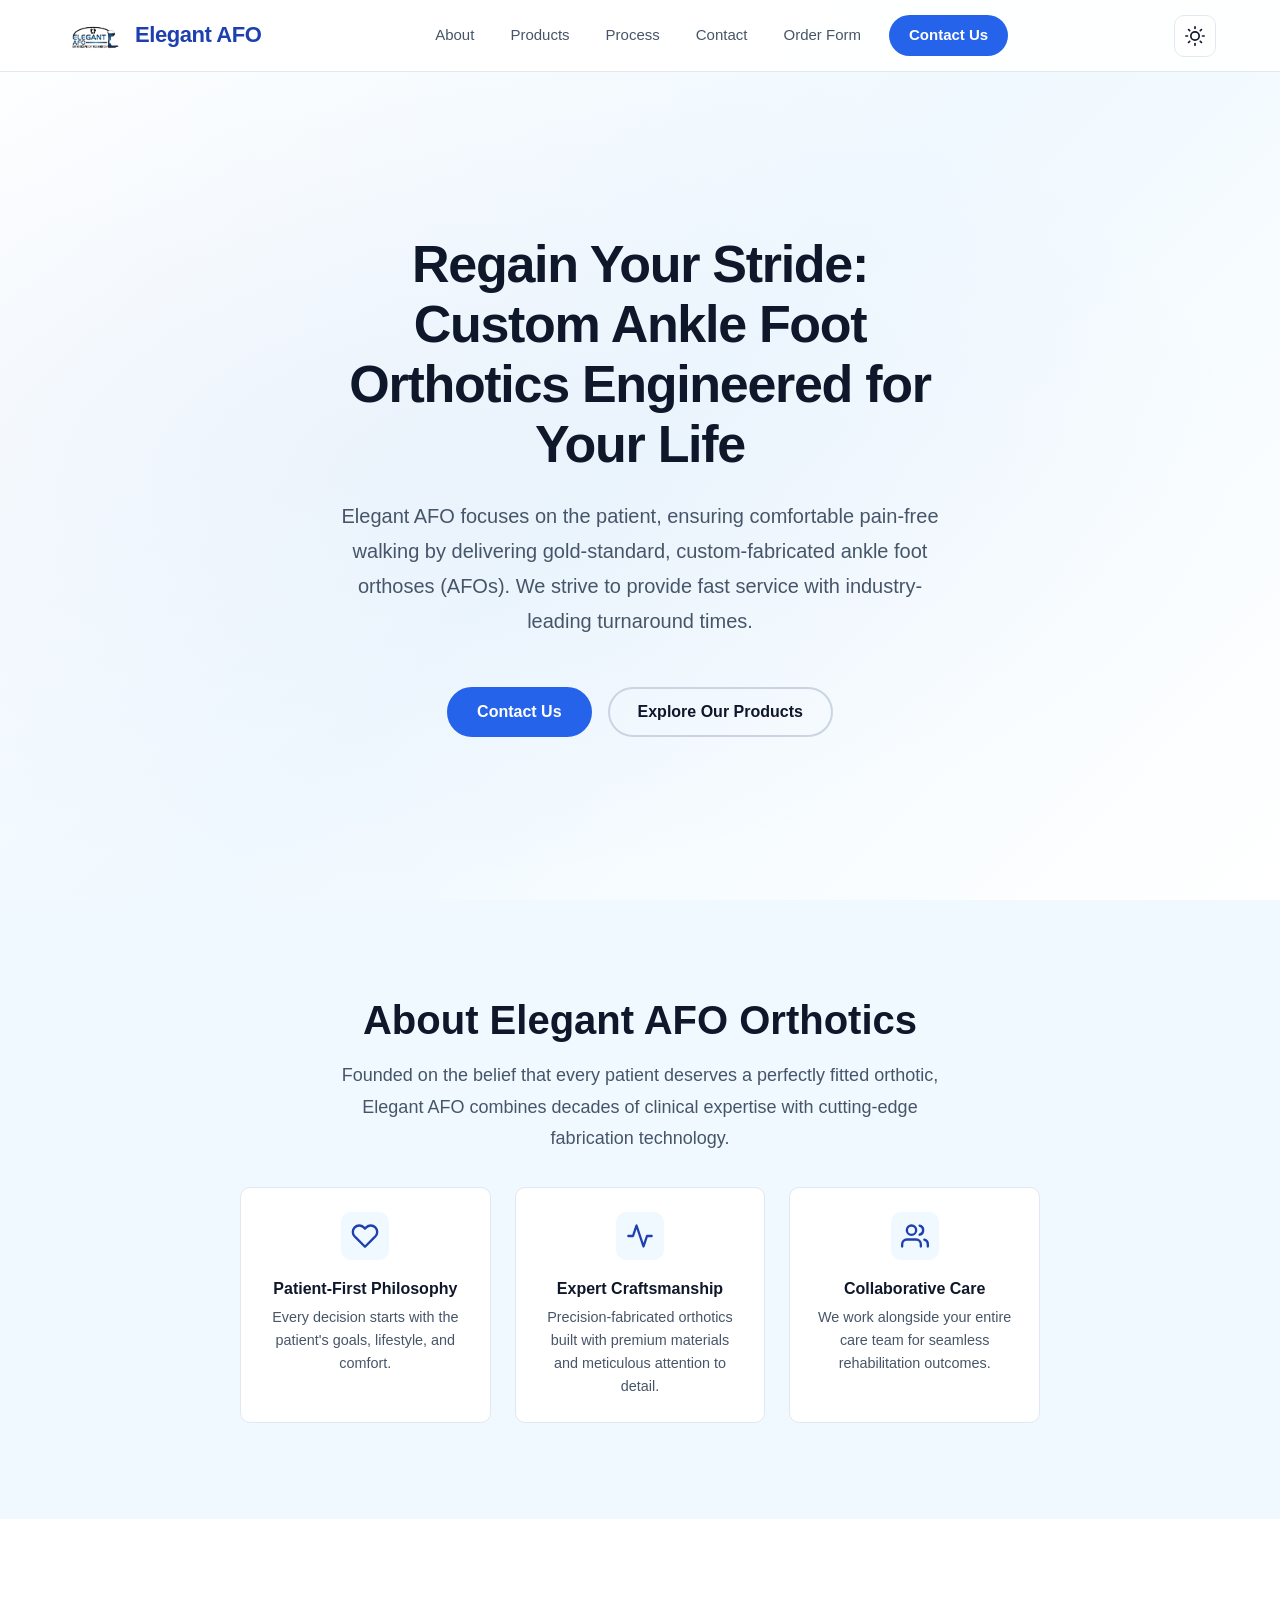
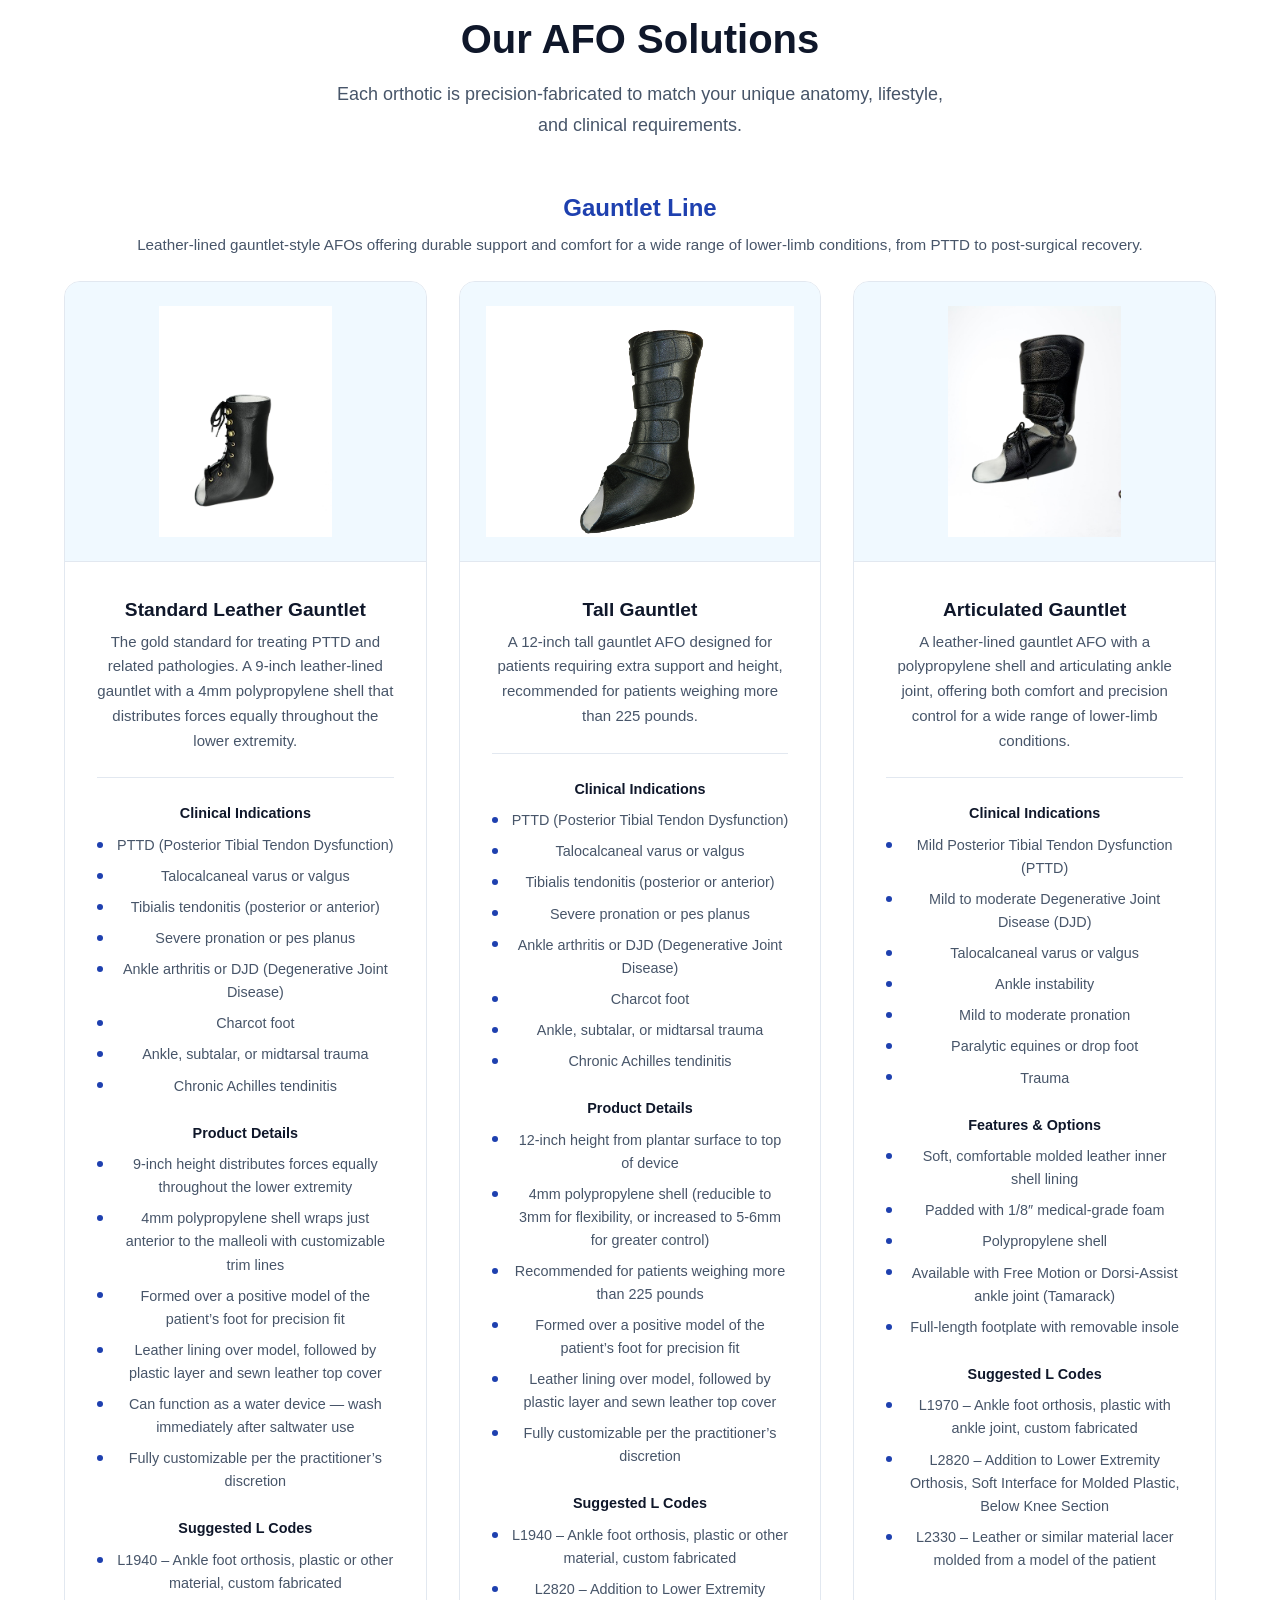
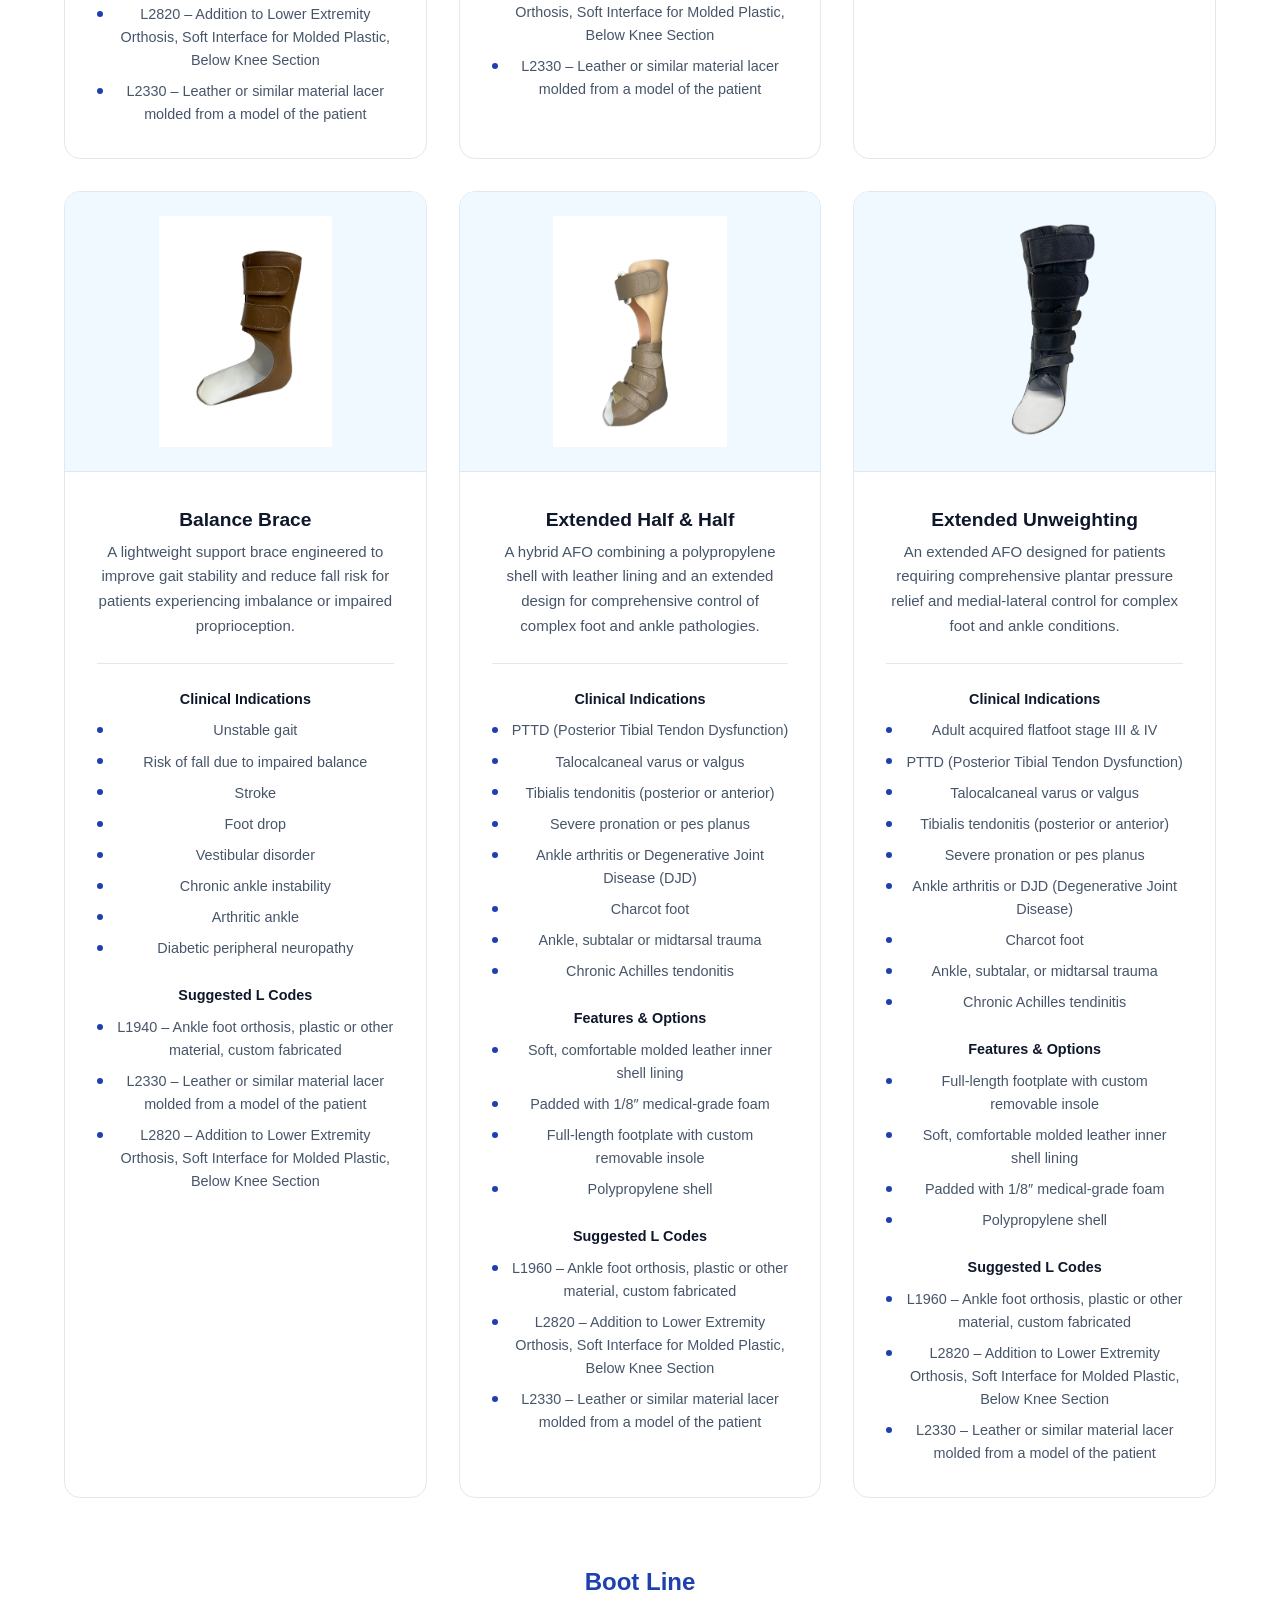
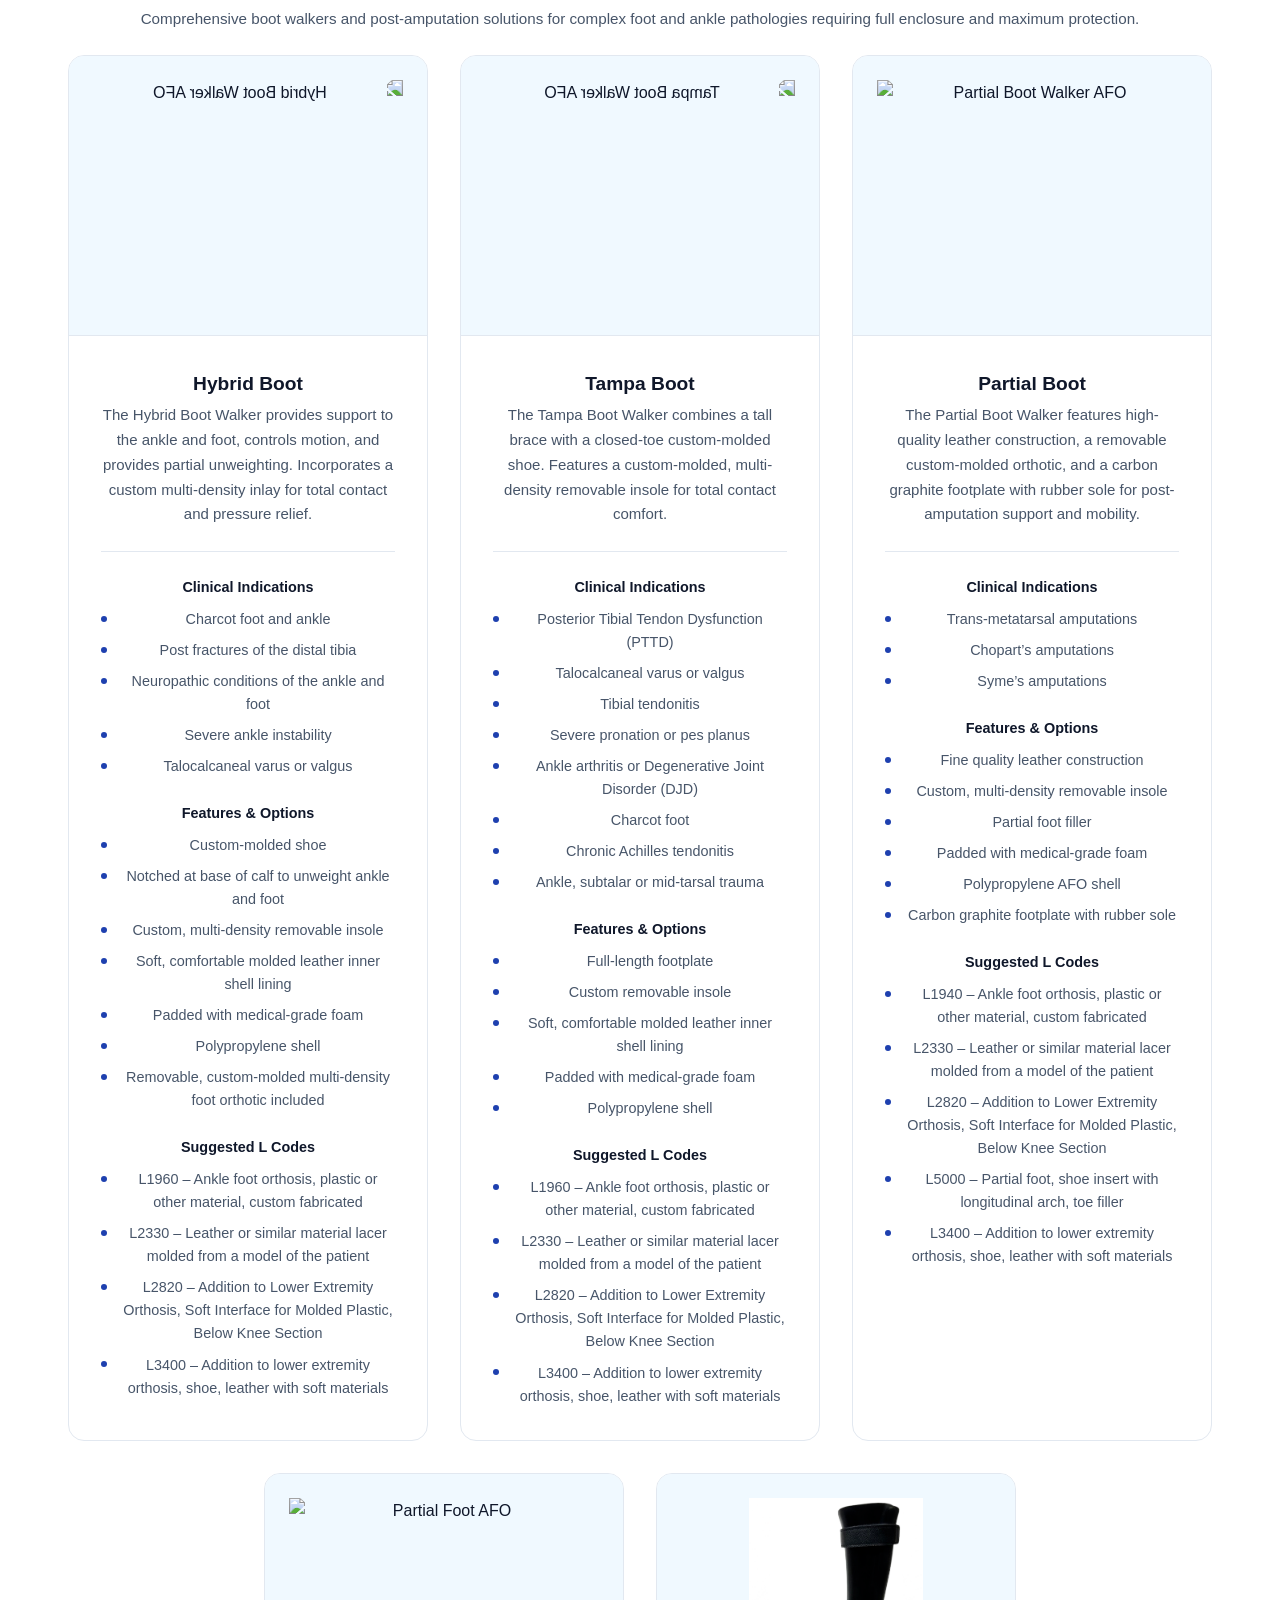
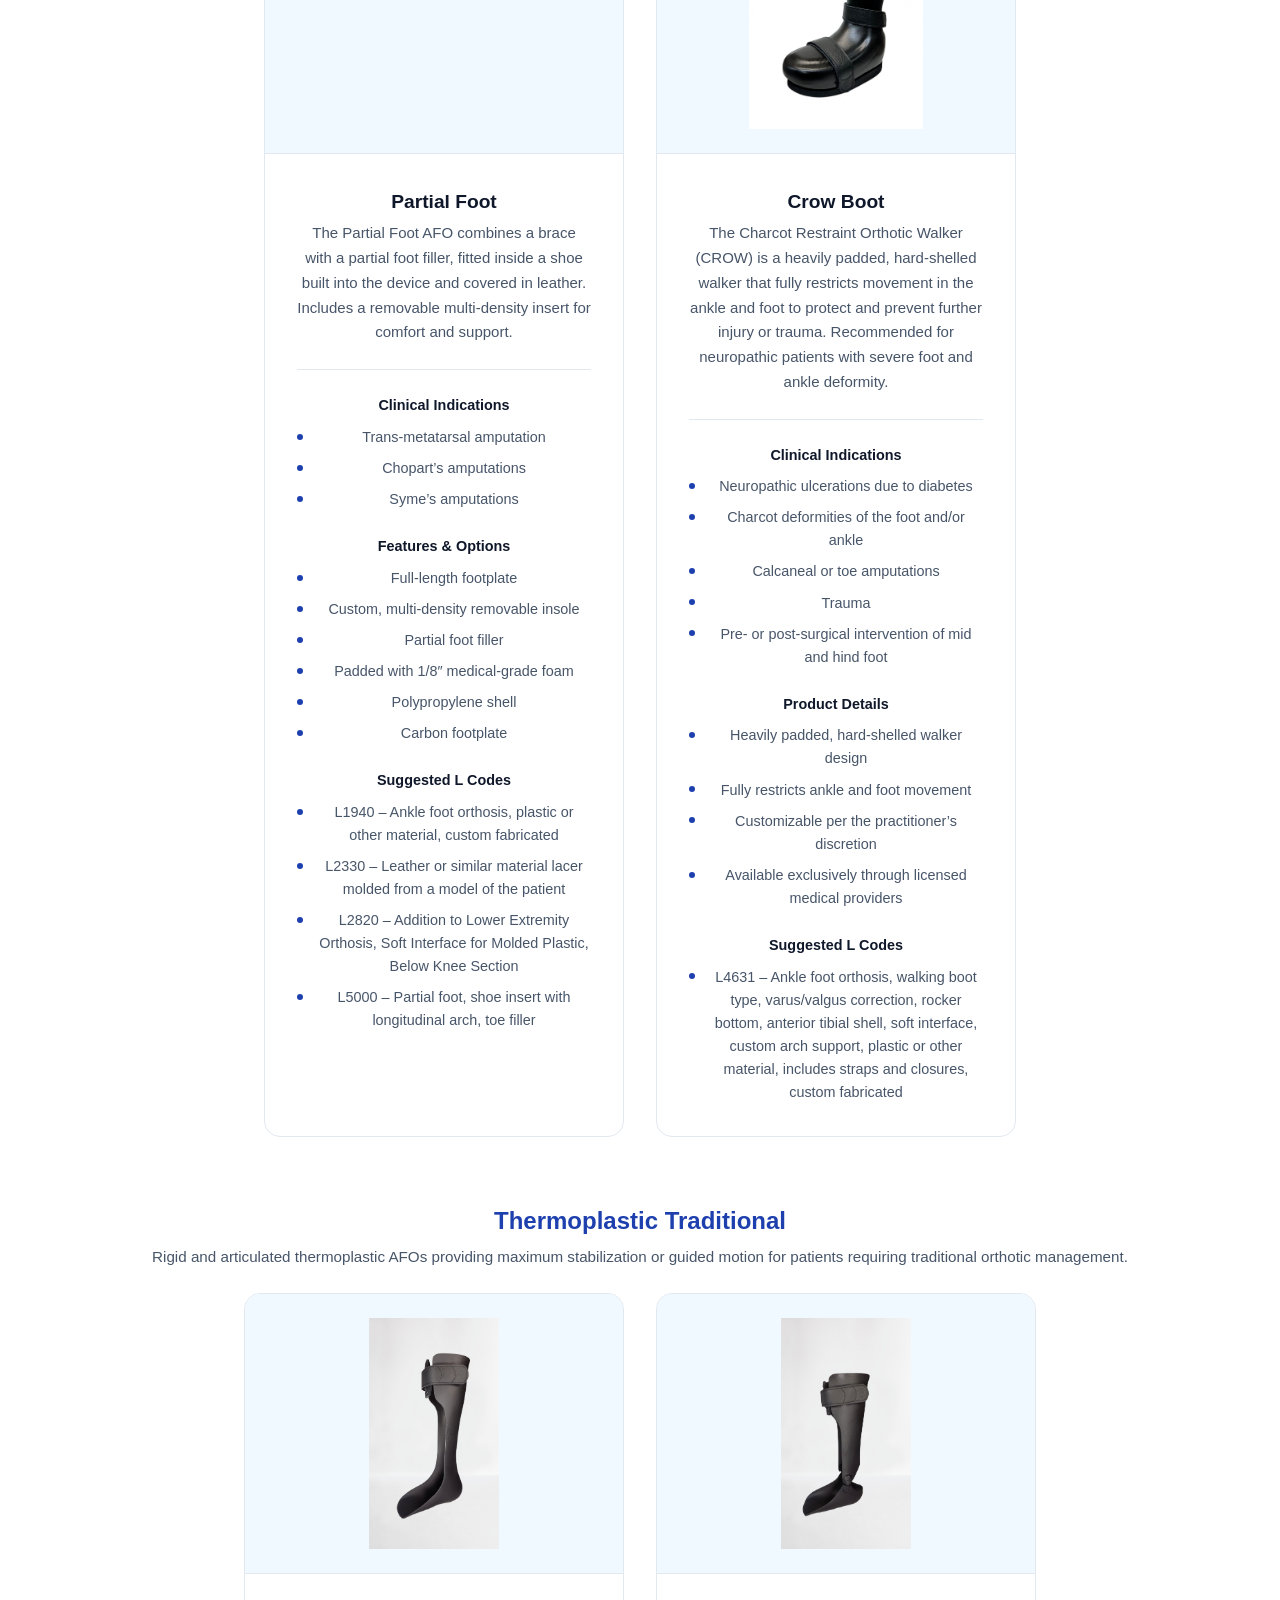
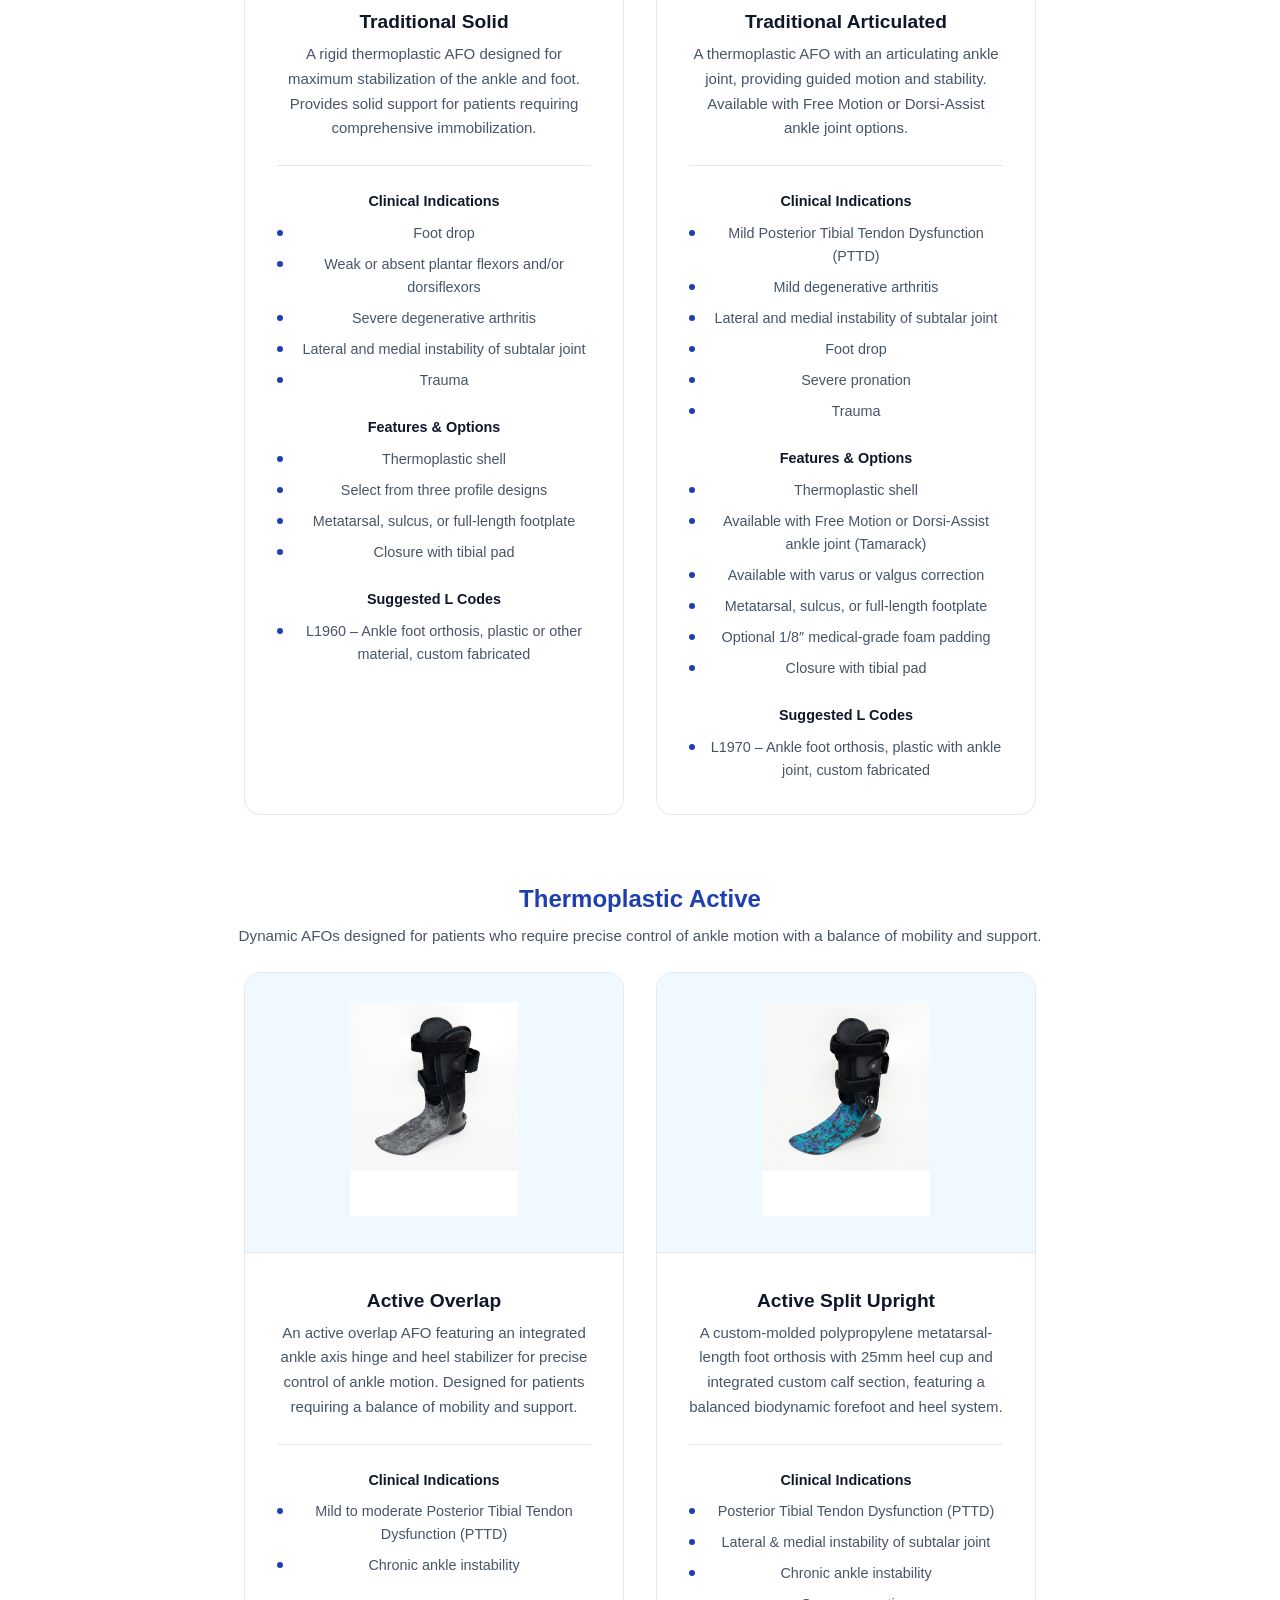
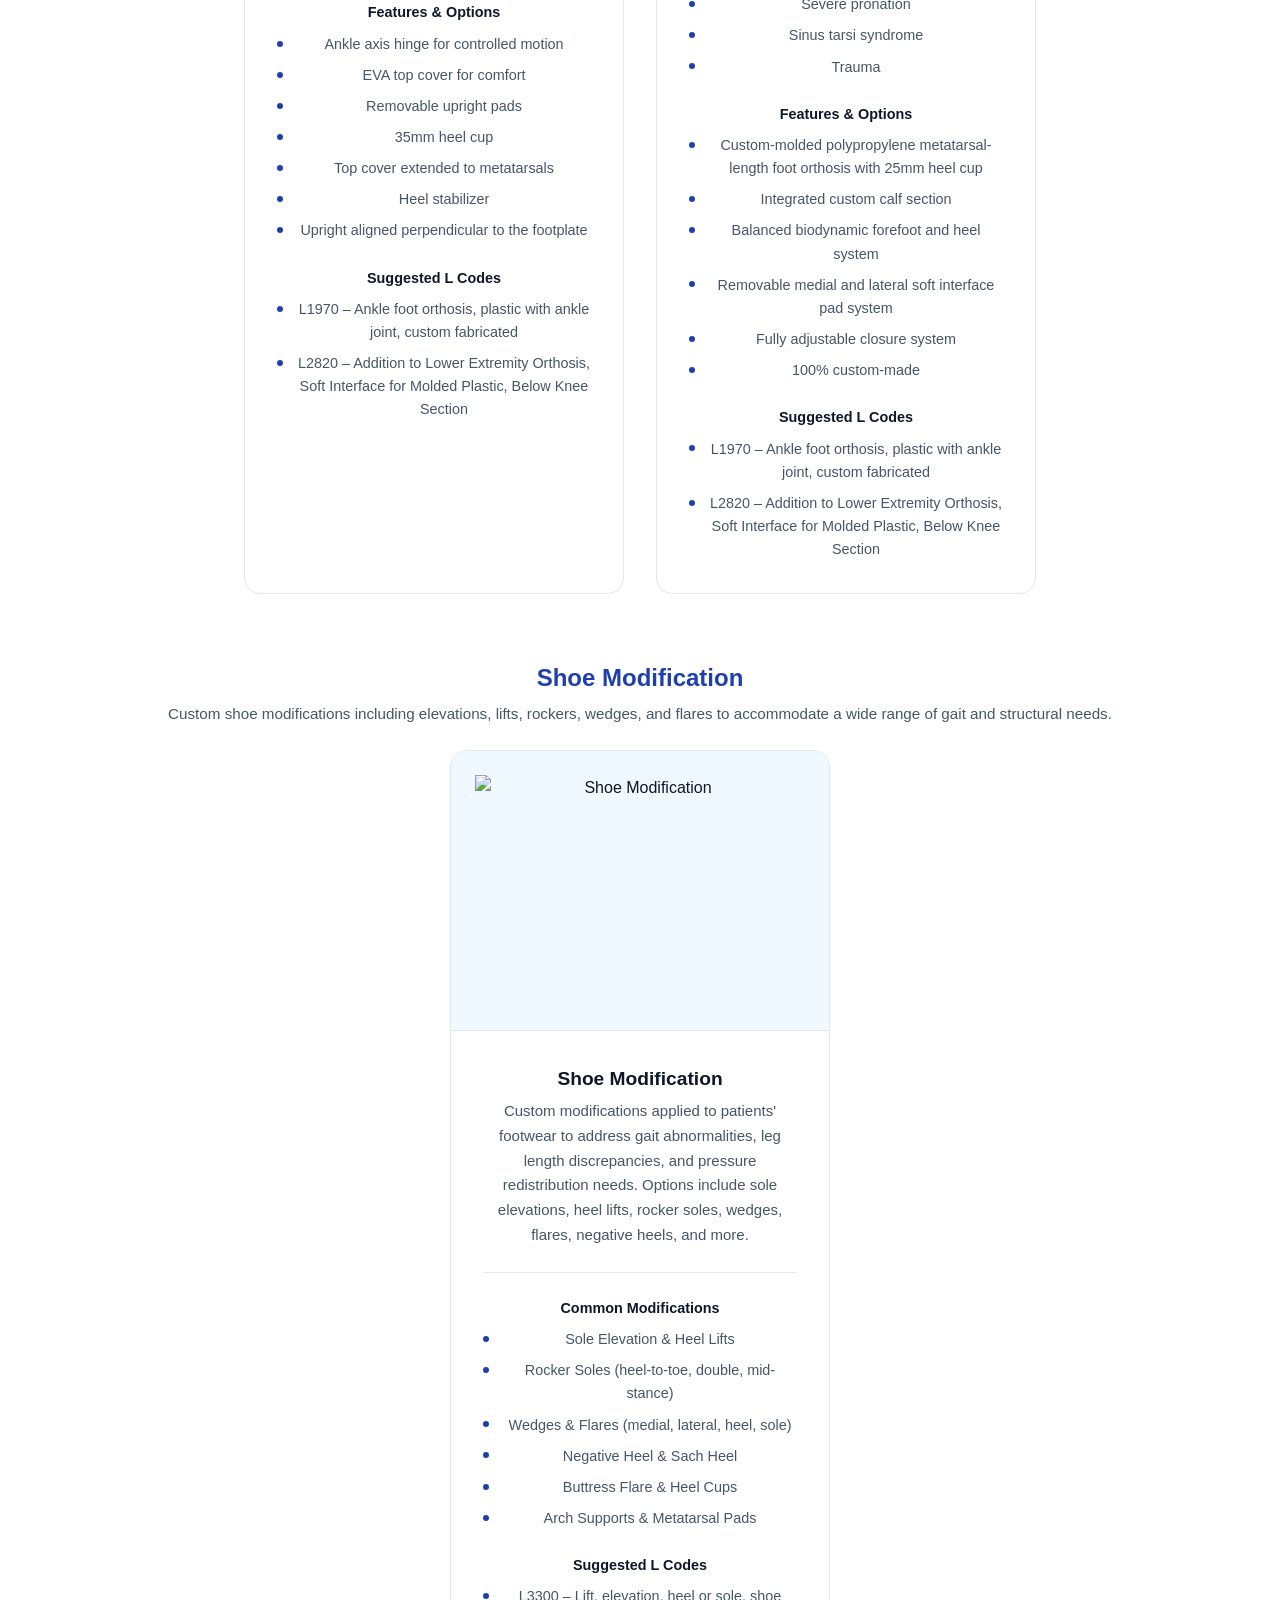
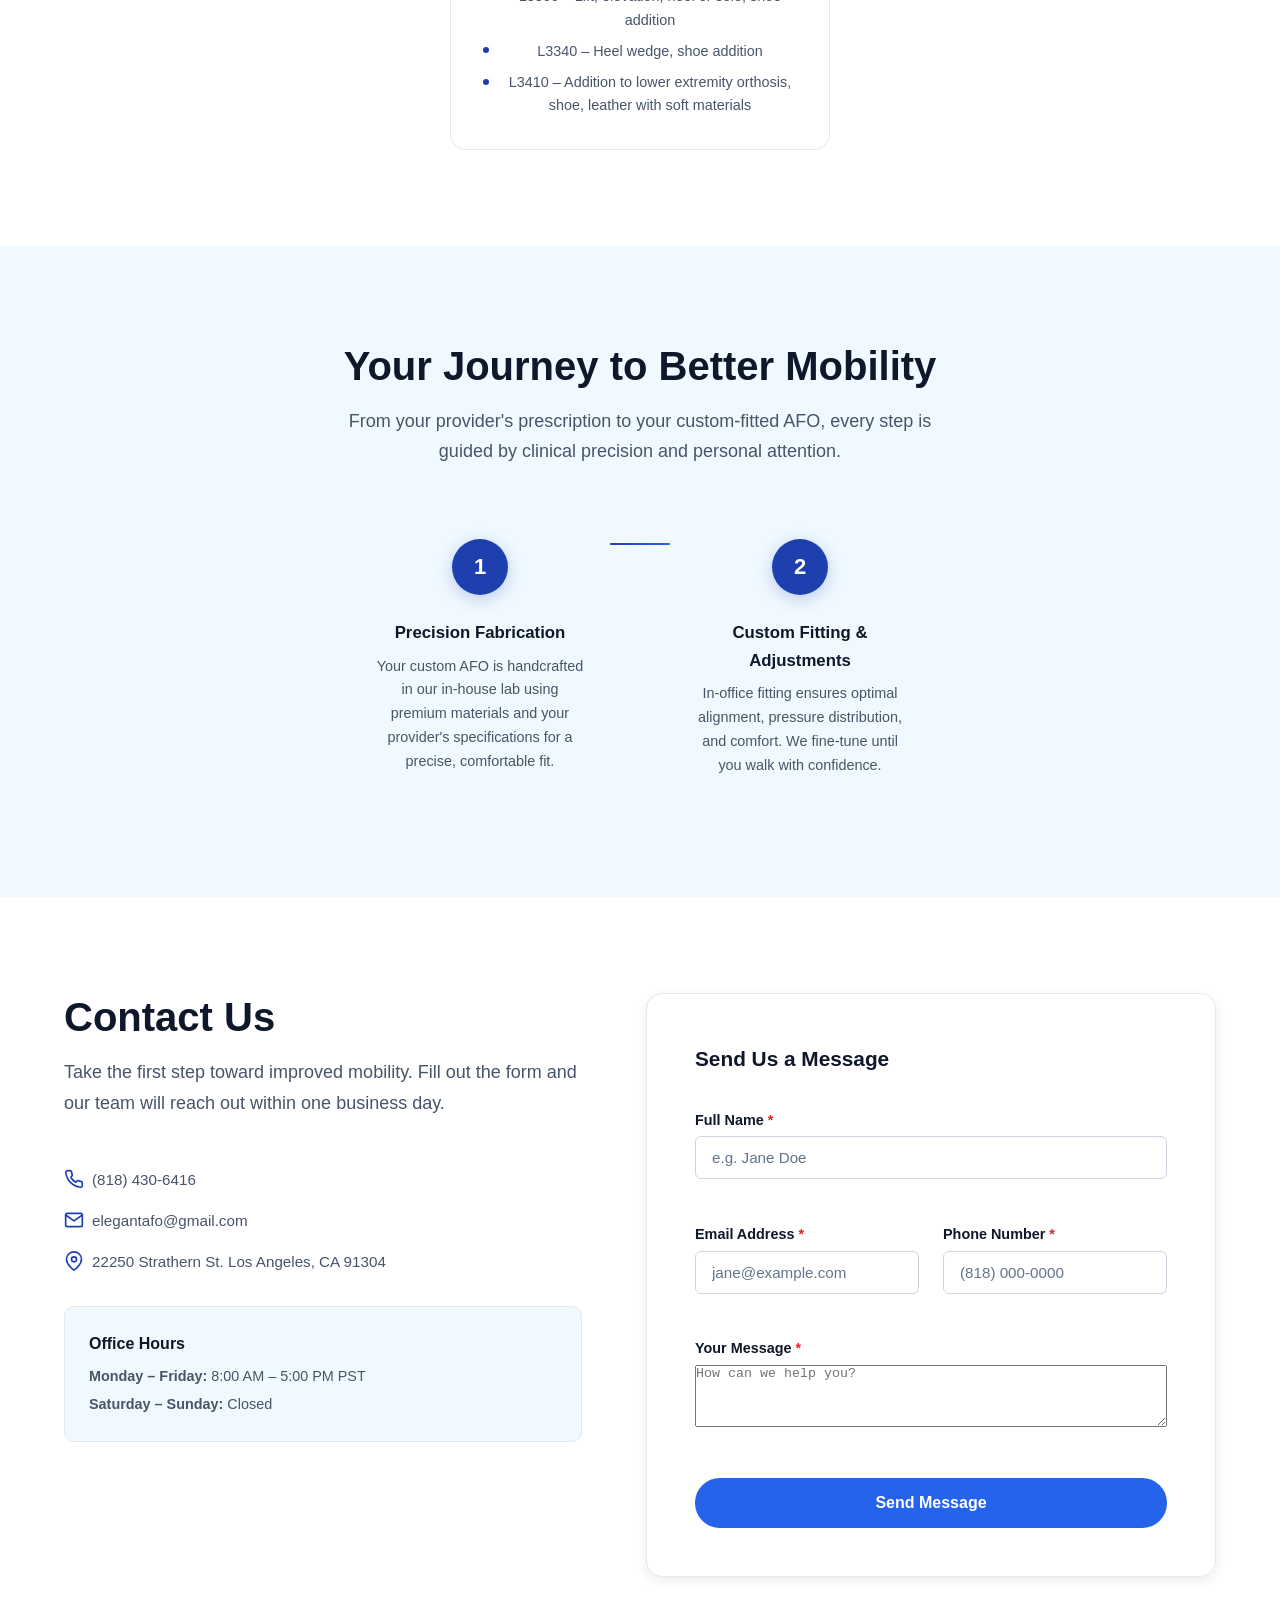
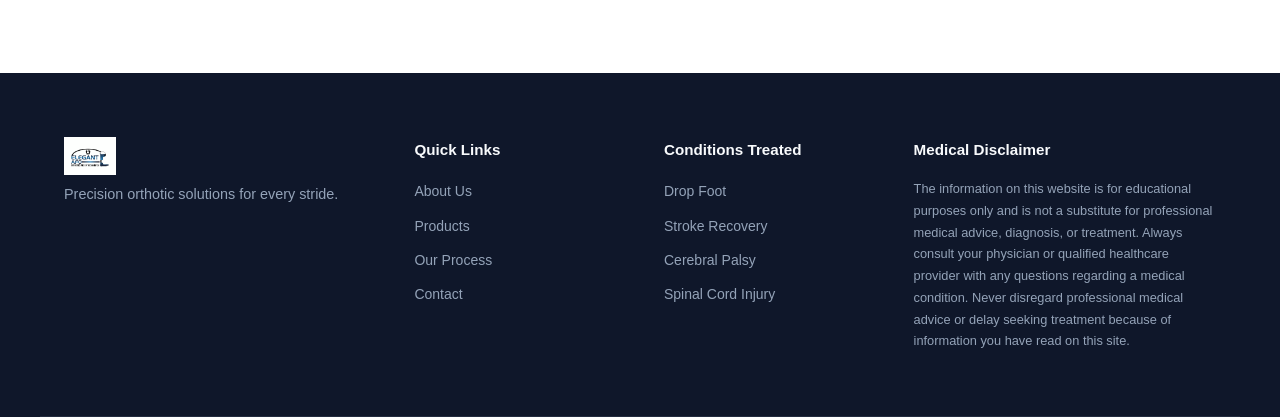
==== index.html @ 9daa775a "Add Shoe Modification product section" ====
<!DOCTYPE html>
<html lang="en" data-theme="light">
<head>
  <meta charset="UTF-8">
  <meta name="viewport" content="width=device-width, initial-scale=1.0">
  <meta name="description" content="Custom Ankle Foot Orthotics engineered for your life. Expert certified orthotists providing patient-first, data-driven AFO solutions.">
  <title>Elegant AFO Orthotics | Custom Ankle Foot Orthotics</title>
  <link rel="stylesheet" href="style.css">
</head>
<body>

  <!-- ==================== HEADER & NAVIGATION ==================== -->
  <header class="site-header" role="banner">
    <nav class="navbar" role="navigation" aria-label="Main navigation">
      <div class="nav-container">
        <a href="#hero" class="nav-logo" aria-label="Elegant AFO Orthotics - Home">
          <img src="logo.png" alt="Elegant AFO Orthotics company logo" class="logo-img" width="180" height="50">
          <span class="logo-text">Elegant AFO</span>
        </a>

        <button class="mobile-menu-btn" aria-label="Toggle navigation menu" aria-expanded="false" aria-controls="primary-nav">
          <span class="hamburger-line"></span>
          <span class="hamburger-line"></span>
          <span class="hamburger-line"></span>
        </button>

        <ul class="nav-links" id="primary-nav" role="menubar">
          <li role="none"><a href="#about" role="menuitem" class="nav-link">About</a></li>
          <li role="none"><a href="#products" role="menuitem" class="nav-link">Products</a></li>
          <li role="none"><a href="#process" role="menuitem" class="nav-link">Process</a></li>
          <li role="none"><a href="#contact" role="menuitem" class="nav-link">Contact</a></li>
          <li role="none"><a href="order.html" role="menuitem" class="nav-link">Order Form</a></li>
          <li role="none">
            <a href="#contact" role="menuitem" class="nav-link nav-cta-link">Contact Us</a>
          </li>
        </ul>

        <button class="theme-toggle" id="themeToggle" type="button" aria-label="Switch to dark mode">
          <svg class="icon-sun" xmlns="http://www.w3.org/2000/svg" width="20" height="20" viewBox="0 0 24 24" fill="none" stroke="currentColor" stroke-width="2" stroke-linecap="round" stroke-linejoin="round" aria-hidden="true">
            <circle cx="12" cy="12" r="5"></circle>
            <line x1="12" y1="1" x2="12" y2="3"></line>
            <line x1="12" y1="21" x2="12" y2="23"></line>
            <line x1="4.22" y1="4.22" x2="5.64" y2="5.64"></line>
            <line x1="18.36" y1="18.36" x2="19.78" y2="19.78"></line>
            <line x1="1" y1="12" x2="3" y2="12"></line>
            <line x1="21" y1="12" x2="23" y2="12"></line>
            <line x1="4.22" y1="19.78" x2="5.64" y2="18.36"></line>
            <line x1="18.36" y1="5.64" x2="19.78" y2="4.22"></line>
          </svg>
          <svg class="icon-moon" xmlns="http://www.w3.org/2000/svg" width="20" height="20" viewBox="0 0 24 24" fill="none" stroke="currentColor" stroke-width="2" stroke-linecap="round" stroke-linejoin="round" aria-hidden="true">
            <path d="M21 12.79A9 9 0 1 1 11.21 3 7 7 0 0 0 21 12.79z"></path>
          </svg>
        </button>
      </div>
    </nav>
  </header>

  <main id="main-content">

    <!-- ==================== HERO SECTION ==================== -->
    <section id="hero" class="hero" aria-labelledby="hero-heading">
      <div class="hero-overlay"></div>
      <div class="hero-content">
        <h1 id="hero-heading" class="hero-title">
          Regain Your Stride: Custom Ankle Foot Orthotics Engineered for Your Life
        </h1>
        <p class="hero-subtitle">
          Elegant AFO focuses on the patient, ensuring comfortable pain-free walking by delivering gold-standard, custom-fabricated ankle foot orthoses (AFOs). We strive to provide fast service with industry-leading turnaround times.
        </p>
        <div class="hero-actions">
          <a href="#contact" class="btn btn-primary">Contact Us</a>
          <a href="#products" class="btn btn-secondary">Explore Our Products</a>
        </div>
      </div>

    </section>

    <!-- ==================== ABOUT US & EXPERTISE ==================== -->
    <section id="about" class="section about" aria-labelledby="about-heading">
      <div class="container">
        <div class="about-text">
          <h2 id="about-heading" class="section-title">About Elegant AFO Orthotics</h2>
          <p class="section-lead">
            Founded on the belief that every patient deserves a perfectly fitted orthotic, Elegant AFO combines decades of clinical expertise with cutting-edge fabrication technology.
          </p>

          <div class="about-values">
            <div class="value-item">
              <div class="value-icon" aria-hidden="true">
                <svg xmlns="http://www.w3.org/2000/svg" width="28" height="28" viewBox="0 0 24 24" fill="none" stroke="currentColor" stroke-width="2" stroke-linecap="round" stroke-linejoin="round"><path d="M20.84 4.61a5.5 5.5 0 0 0-7.78 0L12 5.67l-1.06-1.06a5.5 5.5 0 0 0-7.78 7.78l1.06 1.06L12 21.23l7.78-7.78 1.06-1.06a5.5 5.5 0 0 0 0-7.78z"></path></svg>
              </div>
              <h3>Patient-First Philosophy</h3>
              <p>Every decision starts with the patient's goals, lifestyle, and comfort.</p>
            </div>
            <div class="value-item">
              <div class="value-icon" aria-hidden="true">
                <svg xmlns="http://www.w3.org/2000/svg" width="28" height="28" viewBox="0 0 24 24" fill="none" stroke="currentColor" stroke-width="2" stroke-linecap="round" stroke-linejoin="round"><polyline points="22 12 18 12 15 21 9 3 6 12 2 12"></polyline></svg>
              </div>
              <h3>Expert Craftsmanship</h3>
              <p>Precision-fabricated orthotics built with premium materials and meticulous attention to detail.</p>
            </div>
            <div class="value-item">
              <div class="value-icon" aria-hidden="true">
                <svg xmlns="http://www.w3.org/2000/svg" width="28" height="28" viewBox="0 0 24 24" fill="none" stroke="currentColor" stroke-width="2" stroke-linecap="round" stroke-linejoin="round"><path d="M17 21v-2a4 4 0 0 0-4-4H5a4 4 0 0 0-4 4v2"></path><circle cx="9" cy="7" r="4"></circle><path d="M23 21v-2a4 4 0 0 0-3-3.87"></path><path d="M16 3.13a4 4 0 0 1 0 7.75"></path></svg>
              </div>
              <h3>Collaborative Care</h3>
              <p>We work alongside your entire care team for seamless rehabilitation outcomes.</p>
            </div>
          </div>
        </div>
      </div>
    </section>

    <!-- ==================== OUR PRODUCTS / SERVICES ==================== -->
    <section id="products" class="section products" aria-labelledby="products-heading">
      <div class="container products-header">
        <h2 id="products-heading" class="section-title">Our AFO Solutions</h2>
        <p class="section-lead">Each orthotic is precision-fabricated to match your unique anatomy, lifestyle, and clinical requirements.</p>

        <!-- ====== Gauntlet Line ====== -->
        <div class="product-subsection">
          <h3 class="subsection-title">Gauntlet Line</h3>
          <p class="subsection-desc">Leather-lined gauntlet-style AFOs offering durable support and comfort for a wide range of lower-limb conditions, from PTTD to post-surgical recovery.</p>
          <div class="subsection-grid">

            <article class="product-card">
              <div class="product-image-area">
                <img src="Product Images/Standard Leather Gauntlet.png" alt="Standard Leather Gauntlet AFO" class="product-img" loading="lazy">
              </div>
              <div class="product-body">
                <h3 class="product-title">Standard Leather Gauntlet</h3>
                <p class="product-tagline">Classic Durability &amp; Comfort</p>
                <p class="product-desc">The gold standard for treating PTTD and related pathologies. A 9-inch leather-lined gauntlet with a 4mm polypropylene shell that distributes forces equally throughout the lower extremity.</p>
                <div class="product-details">
                  <h4>Clinical Indications</h4>
                  <ul>
                    <li>PTTD (Posterior Tibial Tendon Dysfunction)</li>
                    <li>Talocalcaneal varus or valgus</li>
                    <li>Tibialis tendonitis (posterior or anterior)</li>
                    <li>Severe pronation or pes planus</li>
                    <li>Ankle arthritis or DJD (Degenerative Joint Disease)</li>
                    <li>Charcot foot</li>
                    <li>Ankle, subtalar, or midtarsal trauma</li>
                    <li>Chronic Achilles tendinitis</li>
                  </ul>
                  <h4>Product Details</h4>
                  <ul>
                    <li>9-inch height distributes forces equally throughout the lower extremity</li>
                    <li>4mm polypropylene shell wraps just anterior to the malleoli with customizable trim lines</li>
                    <li>Formed over a positive model of the patient&rsquo;s foot for precision fit</li>
                    <li>Leather lining over model, followed by plastic layer and sewn leather top cover</li>
                    <li>Can function as a water device &mdash; wash immediately after saltwater use</li>
                    <li>Fully customizable per the practitioner&rsquo;s discretion</li>
                  </ul>
                  <h4>Suggested L Codes</h4>
                  <ul>
                    <li>L1940 &ndash; Ankle foot orthosis, plastic or other material, custom fabricated</li>
                    <li>L2820 &ndash; Addition to Lower Extremity Orthosis, Soft Interface for Molded Plastic, Below Knee Section</li>
                    <li>L2330 &ndash; Leather or similar material lacer molded from a model of the patient</li>
                  </ul>
                </div>
              </div>
            </article>

            <article class="product-card">
              <div class="product-image-area">
                <img src="Product Images/Tall Gauntlet     .png" alt="Tall Gauntlet AFO" class="product-img" loading="lazy">
              </div>
              <div class="product-body">
                <h3 class="product-title">Tall Gauntlet</h3>
                <p class="product-tagline">Maximum Proximal Control</p>
                <p class="product-desc">A 12-inch tall gauntlet AFO designed for patients requiring extra support and height, recommended for patients weighing more than 225 pounds.</p>
                <div class="product-details">
                  <h4>Clinical Indications</h4>
                  <ul>
                    <li>PTTD (Posterior Tibial Tendon Dysfunction)</li>
                    <li>Talocalcaneal varus or valgus</li>
                    <li>Tibialis tendonitis (posterior or anterior)</li>
                    <li>Severe pronation or pes planus</li>
                    <li>Ankle arthritis or DJD (Degenerative Joint Disease)</li>
                    <li>Charcot foot</li>
                    <li>Ankle, subtalar, or midtarsal trauma</li>
                    <li>Chronic Achilles tendinitis</li>
                  </ul>
                  <h4>Product Details</h4>
                  <ul>
                    <li>12-inch height from plantar surface to top of device</li>
                    <li>4mm polypropylene shell (reducible to 3mm for flexibility, or increased to 5-6mm for greater control)</li>
                    <li>Recommended for patients weighing more than 225 pounds</li>
                    <li>Formed over a positive model of the patient&rsquo;s foot for precision fit</li>
                    <li>Leather lining over model, followed by plastic layer and sewn leather top cover</li>
                    <li>Fully customizable per the practitioner&rsquo;s discretion</li>
                  </ul>
                  <h4>Suggested L Codes</h4>
                  <ul>
                    <li>L1940 &ndash; Ankle foot orthosis, plastic or other material, custom fabricated</li>
                    <li>L2820 &ndash; Addition to Lower Extremity Orthosis, Soft Interface for Molded Plastic, Below Knee Section</li>
                    <li>L2330 &ndash; Leather or similar material lacer molded from a model of the patient</li>
                  </ul>
                </div>
              </div>
            </article>

            <article class="product-card">
              <div class="product-image-area">
                <img src="Product Images/Articulated Gauntlet.png" alt="Articulated Gauntlet AFO" class="product-img" loading="lazy">
              </div>
              <div class="product-body">
                <h3 class="product-title">Articulated Gauntlet</h3>
                <p class="product-tagline">Controlled Ankle Mobility</p>
                <p class="product-desc">A leather-lined gauntlet AFO with a polypropylene shell and articulating ankle joint, offering both comfort and precision control for a wide range of lower-limb conditions.</p>
                <div class="product-details">
                  <h4>Clinical Indications</h4>
                  <ul>
                    <li>Mild Posterior Tibial Tendon Dysfunction (PTTD)</li>
                    <li>Mild to moderate Degenerative Joint Disease (DJD)</li>
                    <li>Talocalcaneal varus or valgus</li>
                    <li>Ankle instability</li>
                    <li>Mild to moderate pronation</li>
                    <li>Paralytic equines or drop foot</li>
                    <li>Trauma</li>
                  </ul>
                  <h4>Features &amp; Options</h4>
                  <ul>
                    <li>Soft, comfortable molded leather inner shell lining</li>
                    <li>Padded with 1/8″ medical-grade foam</li>
                    <li>Polypropylene shell</li>
                    <li>Available with Free Motion or Dorsi-Assist ankle joint (Tamarack)</li>
                    <li>Full-length footplate with removable insole</li>
                  </ul>
                  <h4>Suggested L Codes</h4>
                  <ul>
                    <li>L1970 &ndash; Ankle foot orthosis, plastic with ankle joint, custom fabricated</li>
                    <li>L2820 &ndash; Addition to Lower Extremity Orthosis, Soft Interface for Molded Plastic, Below Knee Section</li>
                    <li>L2330 &ndash; Leather or similar material lacer molded from a model of the patient</li>
                  </ul>
                </div>
              </div>
            </article>

            <article class="product-card">
              <div class="product-image-area">
                <img src="Product Images/Balance-Brace.png" alt="Balance Brace AFO" class="product-img" loading="lazy">
              </div>
              <div class="product-body">
                <h3 class="product-title">Balance Brace</h3>
                <p class="product-tagline">Stability &amp; Fall Prevention</p>
                <p class="product-desc">A lightweight support brace engineered to improve gait stability and reduce fall risk for patients experiencing imbalance or impaired proprioception.</p>
                <div class="product-details">
                  <h4>Clinical Indications</h4>
                  <ul>
                    <li>Unstable gait</li>
                    <li>Risk of fall due to impaired balance</li>
                    <li>Stroke</li>
                    <li>Foot drop</li>
                    <li>Vestibular disorder</li>
                    <li>Chronic ankle instability</li>
                    <li>Arthritic ankle</li>
                    <li>Diabetic peripheral neuropathy</li>
                  </ul>
                  <h4>Suggested L Codes</h4>
                  <ul>
                    <li>L1940 &ndash; Ankle foot orthosis, plastic or other material, custom fabricated</li>
                    <li>L2330 &ndash; Leather or similar material lacer molded from a model of the patient</li>
                    <li>L2820 &ndash; Addition to Lower Extremity Orthosis, Soft Interface for Molded Plastic, Below Knee Section</li>
                  </ul>
                </div>
              </div>
            </article>

            <article class="product-card">
              <div class="product-image-area">
                <img src="Product Images/Extended Half And  half.png" alt="Extended Half and Half AFO" class="product-img" loading="lazy">
              </div>
              <div class="product-body">
                <h3 class="product-title">Extended Half &amp; Half</h3>
                <p class="product-tagline">Dual-Zone Support</p>
                <p class="product-desc">A hybrid AFO combining a polypropylene shell with leather lining and an extended design for comprehensive control of complex foot and ankle pathologies.</p>
                <div class="product-details">
                  <h4>Clinical Indications</h4>
                  <ul>
                    <li>PTTD (Posterior Tibial Tendon Dysfunction)</li>
                    <li>Talocalcaneal varus or valgus</li>
                    <li>Tibialis tendonitis (posterior or anterior)</li>
                    <li>Severe pronation or pes planus</li>
                    <li>Ankle arthritis or Degenerative Joint Disease (DJD)</li>
                    <li>Charcot foot</li>
                    <li>Ankle, subtalar or midtarsal trauma</li>
                    <li>Chronic Achilles tendonitis</li>
                  </ul>
                  <h4>Features &amp; Options</h4>
                  <ul>
                    <li>Soft, comfortable molded leather inner shell lining</li>
                    <li>Padded with 1/8″ medical-grade foam</li>
                    <li>Full-length footplate with custom removable insole</li>
                    <li>Polypropylene shell</li>
                  </ul>
                  <h4>Suggested L Codes</h4>
                  <ul>
                    <li>L1960 &ndash; Ankle foot orthosis, plastic or other material, custom fabricated</li>
                    <li>L2820 &ndash; Addition to Lower Extremity Orthosis, Soft Interface for Molded Plastic, Below Knee Section</li>
                    <li>L2330 &ndash; Leather or similar material lacer molded from a model of the patient</li>
                  </ul>
                </div>
              </div>
            </article>

            <article class="product-card">
              <div class="product-image-area">
                <img src="Product Images/Extended-Unweighting.png" alt="Extended Unweighting AFO" class="product-img product-img--flip" loading="lazy">
              </div>
              <div class="product-body">
                <h3 class="product-title">Extended Unweighting</h3>
                <p class="product-tagline">Pressure Redistribution</p>
                <p class="product-desc">An extended AFO designed for patients requiring comprehensive plantar pressure relief and medial-lateral control for complex foot and ankle conditions.</p>
                <div class="product-details">
                  <h4>Clinical Indications</h4>
                  <ul>
                    <li>Adult acquired flatfoot stage III &amp; IV</li>
                    <li>PTTD (Posterior Tibial Tendon Dysfunction)</li>
                    <li>Talocalcaneal varus or valgus</li>
                    <li>Tibialis tendonitis (posterior or anterior)</li>
                    <li>Severe pronation or pes planus</li>
                    <li>Ankle arthritis or DJD (Degenerative Joint Disease)</li>
                    <li>Charcot foot</li>
                    <li>Ankle, subtalar, or midtarsal trauma</li>
                    <li>Chronic Achilles tendinitis</li>
                  </ul>
                  <h4>Features &amp; Options</h4>
                  <ul>
                    <li>Full-length footplate with custom removable insole</li>
                    <li>Soft, comfortable molded leather inner shell lining</li>
                    <li>Padded with 1/8″ medical-grade foam</li>
                    <li>Polypropylene shell</li>
                  </ul>
                  <h4>Suggested L Codes</h4>
                  <ul>
                    <li>L1960 &ndash; Ankle foot orthosis, plastic or other material, custom fabricated</li>
                    <li>L2820 &ndash; Addition to Lower Extremity Orthosis, Soft Interface for Molded Plastic, Below Knee Section</li>
                    <li>L2330 &ndash; Leather or similar material lacer molded from a model of the patient</li>
                  </ul>
                </div>
              </div>
            </article>

          </div>
        </div>

        <!-- ====== Boot Line ====== -->
        <div class="product-subsection">
          <h3 class="subsection-title">Boot Line</h3>
          <p class="subsection-desc">Comprehensive boot walkers and post-amputation solutions for complex foot and ankle pathologies requiring full enclosure and maximum protection.</p>
          <div class="subsection-grid subsection-grid--browse">

            <article class="product-card">
              <div class="product-image-area">
                <img src="Product Images/HIBRID BOOT.png" alt="Hybrid Boot Walker AFO" class="product-img product-img--flip" loading="lazy">
              </div>
              <div class="product-body">
                <h3 class="product-title">Hybrid Boot</h3>
                <p class="product-tagline">Support &amp; Motion Control</p>
                <p class="product-desc">The Hybrid Boot Walker provides support to the ankle and foot, controls motion, and provides partial unweighting. Incorporates a custom multi-density inlay for total contact and pressure relief.</p>
                <div class="product-details">
                  <h4>Clinical Indications</h4>
                  <ul>
                    <li>Charcot foot and ankle</li>
                    <li>Post fractures of the distal tibia</li>
                    <li>Neuropathic conditions of the ankle and foot</li>
                    <li>Severe ankle instability</li>
                    <li>Talocalcaneal varus or valgus</li>
                  </ul>
                  <h4>Features &amp; Options</h4>
                  <ul>
                    <li>Custom-molded shoe</li>
                    <li>Notched at base of calf to unweight ankle and foot</li>
                    <li>Custom, multi-density removable insole</li>
                    <li>Soft, comfortable molded leather inner shell lining</li>
                    <li>Padded with medical-grade foam</li>
                    <li>Polypropylene shell</li>
                    <li>Removable, custom-molded multi-density foot orthotic included</li>
                  </ul>
                  <h4>Suggested L Codes</h4>
                  <ul>
                    <li>L1960 &ndash; Ankle foot orthosis, plastic or other material, custom fabricated</li>
                    <li>L2330 &ndash; Leather or similar material lacer molded from a model of the patient</li>
                    <li>L2820 &ndash; Addition to Lower Extremity Orthosis, Soft Interface for Molded Plastic, Below Knee Section</li>
                    <li>L3400 &ndash; Addition to lower extremity orthosis, shoe, leather with soft materials</li>
                  </ul>
                </div>
              </div>
            </article>

            <article class="product-card">
              <div class="product-image-area">
                <img src="Product Images/TAMPA BOOT.png" alt="Tampa Boot Walker AFO" class="product-img product-img--flip" loading="lazy">
              </div>
              <div class="product-body">
                <h3 class="product-title">Tampa Boot</h3>
                <p class="product-tagline">Comprehensive Boot Walker</p>
                <p class="product-desc">The Tampa Boot Walker combines a tall brace with a closed-toe custom-molded shoe. Features a custom-molded, multi-density removable insole for total contact comfort.</p>
                <div class="product-details">
                  <h4>Clinical Indications</h4>
                  <ul>
                    <li>Posterior Tibial Tendon Dysfunction (PTTD)</li>
                    <li>Talocalcaneal varus or valgus</li>
                    <li>Tibial tendonitis</li>
                    <li>Severe pronation or pes planus</li>
                    <li>Ankle arthritis or Degenerative Joint Disorder (DJD)</li>
                    <li>Charcot foot</li>
                    <li>Chronic Achilles tendonitis</li>
                    <li>Ankle, subtalar or mid-tarsal trauma</li>
                  </ul>
                  <h4>Features &amp; Options</h4>
                  <ul>
                    <li>Full-length footplate</li>
                    <li>Custom removable insole</li>
                    <li>Soft, comfortable molded leather inner shell lining</li>
                    <li>Padded with medical-grade foam</li>
                    <li>Polypropylene shell</li>
                  </ul>
                  <h4>Suggested L Codes</h4>
                  <ul>
                    <li>L1960 &ndash; Ankle foot orthosis, plastic or other material, custom fabricated</li>
                    <li>L2330 &ndash; Leather or similar material lacer molded from a model of the patient</li>
                    <li>L2820 &ndash; Addition to Lower Extremity Orthosis, Soft Interface for Molded Plastic, Below Knee Section</li>
                    <li>L3400 &ndash; Addition to lower extremity orthosis, shoe, leather with soft materials</li>
                  </ul>
                </div>
              </div>
            </article>

            <article class="product-card">
              <div class="product-image-area">
                <img src="Product Images/PARTIAL BOOT.png" alt="Partial Boot Walker AFO" class="product-img" loading="lazy">
              </div>
              <div class="product-body">
                <h3 class="product-title">Partial Boot</h3>
                <p class="product-tagline">Post-Amputation Support</p>
                <p class="product-desc">The Partial Boot Walker features high-quality leather construction, a removable custom-molded orthotic, and a carbon graphite footplate with rubber sole for post-amputation support and mobility.</p>
                <div class="product-details">
                  <h4>Clinical Indications</h4>
                  <ul>
                    <li>Trans-metatarsal amputations</li>
                    <li>Chopart&rsquo;s amputations</li>
                    <li>Syme&rsquo;s amputations</li>
                  </ul>
                  <h4>Features &amp; Options</h4>
                  <ul>
                    <li>Fine quality leather construction</li>
                    <li>Custom, multi-density removable insole</li>
                    <li>Partial foot filler</li>
                    <li>Padded with medical-grade foam</li>
                    <li>Polypropylene AFO shell</li>
                    <li>Carbon graphite footplate with rubber sole</li>
                  </ul>
                  <h4>Suggested L Codes</h4>
                  <ul>
                    <li>L1940 &ndash; Ankle foot orthosis, plastic or other material, custom fabricated</li>
                    <li>L2330 &ndash; Leather or similar material lacer molded from a model of the patient</li>
                    <li>L2820 &ndash; Addition to Lower Extremity Orthosis, Soft Interface for Molded Plastic, Below Knee Section</li>
                    <li>L5000 &ndash; Partial foot, shoe insert with longitudinal arch, toe filler</li>
                    <li>L3400 &ndash; Addition to lower extremity orthosis, shoe, leather with soft materials</li>
                  </ul>
                </div>
              </div>
            </article>

            <article class="product-card">
              <div class="product-image-area">
                <img src="Product Images/PARTIAL FOOT.png" alt="Partial Foot AFO" class="product-img" loading="lazy">
              </div>
              <div class="product-body">
                <h3 class="product-title">Partial Foot</h3>
                <p class="product-tagline">Partial Foot Solution</p>
                <p class="product-desc">The Partial Foot AFO combines a brace with a partial foot filler, fitted inside a shoe built into the device and covered in leather. Includes a removable multi-density insert for comfort and support.</p>
                <div class="product-details">
                  <h4>Clinical Indications</h4>
                  <ul>
                    <li>Trans-metatarsal amputation</li>
                    <li>Chopart&rsquo;s amputations</li>
                    <li>Syme&rsquo;s amputations</li>
                  </ul>
                  <h4>Features &amp; Options</h4>
                  <ul>
                    <li>Full-length footplate</li>
                    <li>Custom, multi-density removable insole</li>
                    <li>Partial foot filler</li>
                    <li>Padded with 1/8″ medical-grade foam</li>
                    <li>Polypropylene shell</li>
                    <li>Carbon footplate</li>
                  </ul>
                  <h4>Suggested L Codes</h4>
                  <ul>
                    <li>L1940 &ndash; Ankle foot orthosis, plastic or other material, custom fabricated</li>
                    <li>L2330 &ndash; Leather or similar material lacer molded from a model of the patient</li>
                    <li>L2820 &ndash; Addition to Lower Extremity Orthosis, Soft Interface for Molded Plastic, Below Knee Section</li>
                    <li>L5000 &ndash; Partial foot, shoe insert with longitudinal arch, toe filler</li>
                  </ul>
                </div>
              </div>
            </article>

            <article class="product-card">
              <div class="product-image-area">
                <img src="Product Images/Crow Boot .png" alt="Crow Boot AFO" class="product-img" loading="lazy">
              </div>
              <div class="product-body">
                <h3 class="product-title">Crow Boot</h3>
                <p class="product-tagline">Full Immobilization Walker</p>
                <p class="product-desc">The Charcot Restraint Orthotic Walker (CROW) is a heavily padded, hard-shelled walker that fully restricts movement in the ankle and foot to protect and prevent further injury or trauma. Recommended for neuropathic patients with severe foot and ankle deformity.</p>
                <div class="product-details">
                  <h4>Clinical Indications</h4>
                  <ul>
                    <li>Neuropathic ulcerations due to diabetes</li>
                    <li>Charcot deformities of the foot and/or ankle</li>
                    <li>Calcaneal or toe amputations</li>
                    <li>Trauma</li>
                    <li>Pre- or post-surgical intervention of mid and hind foot</li>
                  </ul>
                  <h4>Product Details</h4>
                  <ul>
                    <li>Heavily padded, hard-shelled walker design</li>
                    <li>Fully restricts ankle and foot movement</li>
                    <li>Customizable per the practitioner&rsquo;s discretion</li>
                    <li>Available exclusively through licensed medical providers</li>
                  </ul>
                  <h4>Suggested L Codes</h4>
                  <ul>
                    <li>L4631 &ndash; Ankle foot orthosis, walking boot type, varus/valgus correction, rocker bottom, anterior tibial shell, soft interface, custom arch support, plastic or other material, includes straps and closures, custom fabricated</li>
                  </ul>
                </div>
              </div>
            </article>

          </div>
        </div>

        <!-- ====== Thermoplastic Traditional ====== -->
        <div class="product-subsection">
          <h3 class="subsection-title">Thermoplastic Traditional</h3>
          <p class="subsection-desc">Rigid and articulated thermoplastic AFOs providing maximum stabilization or guided motion for patients requiring traditional orthotic management.</p>
          <div class="subsection-grid subsection-grid--centered">

            <article class="product-card">
              <div class="product-image-area">
                <img src="Product Images/Traditional -Solid.png" alt="Traditional Solid AFO" class="product-img" loading="lazy">
              </div>
              <div class="product-body">
                <h3 class="product-title">Traditional Solid</h3>
                <p class="product-tagline">Solid Ankle Stabilization</p>
                <p class="product-desc">A rigid thermoplastic AFO designed for maximum stabilization of the ankle and foot. Provides solid support for patients requiring comprehensive immobilization.</p>
                <div class="product-details">
                  <h4>Clinical Indications</h4>
                  <ul>
                    <li>Foot drop</li>
                    <li>Weak or absent plantar flexors and/or dorsiflexors</li>
                    <li>Severe degenerative arthritis</li>
                    <li>Lateral and medial instability of subtalar joint</li>
                    <li>Trauma</li>
                  </ul>
                  <h4>Features &amp; Options</h4>
                  <ul>
                    <li>Thermoplastic shell</li>
                    <li>Select from three profile designs</li>
                    <li>Metatarsal, sulcus, or full-length footplate</li>
                    <li>Closure with tibial pad</li>
                  </ul>
                  <h4>Suggested L Codes</h4>
                  <ul>
                    <li>L1960 &ndash; Ankle foot orthosis, plastic or other material, custom fabricated</li>
                  </ul>
                </div>
              </div>
            </article>

            <article class="product-card">
              <div class="product-image-area">
                <img src="Product Images/Traditional -Articulated.png" alt="Traditional Articulated AFO" class="product-img" loading="lazy">
              </div>
              <div class="product-body">
                <h3 class="product-title">Traditional Articulated</h3>
                <p class="product-tagline">Articulated Thermoplastic Support</p>
                <p class="product-desc">A thermoplastic AFO with an articulating ankle joint, providing guided motion and stability. Available with Free Motion or Dorsi-Assist ankle joint options.</p>
                <div class="product-details">
                  <h4>Clinical Indications</h4>
                  <ul>
                    <li>Mild Posterior Tibial Tendon Dysfunction (PTTD)</li>
                    <li>Mild degenerative arthritis</li>
                    <li>Lateral and medial instability of subtalar joint</li>
                    <li>Foot drop</li>
                    <li>Severe pronation</li>
                    <li>Trauma</li>
                  </ul>
                  <h4>Features &amp; Options</h4>
                  <ul>
                    <li>Thermoplastic shell</li>
                    <li>Available with Free Motion or Dorsi-Assist ankle joint (Tamarack)</li>
                    <li>Available with varus or valgus correction</li>
                    <li>Metatarsal, sulcus, or full-length footplate</li>
                    <li>Optional 1/8″ medical-grade foam padding</li>
                    <li>Closure with tibial pad</li>
                  </ul>
                  <h4>Suggested L Codes</h4>
                  <ul>
                    <li>L1970 &ndash; Ankle foot orthosis, plastic with ankle joint, custom fabricated</li>
                  </ul>
                </div>
              </div>
            </article>

          </div>
        </div>

        <!-- ====== Active ====== -->
        <div class="product-subsection">
          <h3 class="subsection-title">Thermoplastic Active</h3>
          <p class="subsection-desc">Dynamic AFOs designed for patients who require precise control of ankle motion with a balance of mobility and support.</p>
          <div class="subsection-grid subsection-grid--centered">

            <article class="product-card">
              <div class="product-image-area">
                <img src="Product Images/Active-Overlap.png" alt="Active Overlap AFO" class="product-img product-img--flip" loading="lazy">
              </div>
              <div class="product-body">
                <h3 class="product-title">Active Overlap</h3>
                <p class="product-tagline">Dynamic Ankle Control</p>
                <p class="product-desc">An active overlap AFO featuring an integrated ankle axis hinge and heel stabilizer for precise control of ankle motion. Designed for patients requiring a balance of mobility and support.</p>
                <div class="product-details">
                  <h4>Clinical Indications</h4>
                  <ul>
                    <li>Mild to moderate Posterior Tibial Tendon Dysfunction (PTTD)</li>
                    <li>Chronic ankle instability</li>
                  </ul>
                  <h4>Features &amp; Options</h4>
                  <ul>
                    <li>Ankle axis hinge for controlled motion</li>
                    <li>EVA top cover for comfort</li>
                    <li>Removable upright pads</li>
                    <li>35mm heel cup</li>
                    <li>Top cover extended to metatarsals</li>
                    <li>Heel stabilizer</li>
                    <li>Upright aligned perpendicular to the footplate</li>
                  </ul>
                  <h4>Suggested L Codes</h4>
                  <ul>
                    <li>L1970 &ndash; Ankle foot orthosis, plastic with ankle joint, custom fabricated</li>
                    <li>L2820 &ndash; Addition to Lower Extremity Orthosis, Soft Interface for Molded Plastic, Below Knee Section</li>
                  </ul>
                </div>
              </div>
            </article>

            <article class="product-card">
              <div class="product-image-area">
                <img src="Product Images/split upright.png" alt="Active Split Upright AFO" class="product-img product-img--flip" loading="lazy">
              </div>
              <div class="product-body">
                <h3 class="product-title">Active Split Upright</h3>
                <p class="product-tagline">Bilateral Stability</p>
                <p class="product-desc">A custom-molded polypropylene metatarsal-length foot orthosis with 25mm heel cup and integrated custom calf section, featuring a balanced biodynamic forefoot and heel system.</p>
                <div class="product-details">
                  <h4>Clinical Indications</h4>
                  <ul>
                    <li>Posterior Tibial Tendon Dysfunction (PTTD)</li>
                    <li>Lateral &amp; medial instability of subtalar joint</li>
                    <li>Chronic ankle instability</li>
                    <li>Severe pronation</li>
                    <li>Sinus tarsi syndrome</li>
                    <li>Trauma</li>
                  </ul>
                  <h4>Features &amp; Options</h4>
                  <ul>
                    <li>Custom-molded polypropylene metatarsal-length foot orthosis with 25mm heel cup</li>
                    <li>Integrated custom calf section</li>
                    <li>Balanced biodynamic forefoot and heel system</li>
                    <li>Removable medial and lateral soft interface pad system</li>
                    <li>Fully adjustable closure system</li>
                    <li>100% custom-made</li>
                  </ul>
                  <h4>Suggested L Codes</h4>
                  <ul>
                    <li>L1970 &ndash; Ankle foot orthosis, plastic with ankle joint, custom fabricated</li>
                    <li>L2820 &ndash; Addition to Lower Extremity Orthosis, Soft Interface for Molded Plastic, Below Knee Section</li>
                  </ul>
                </div>
              </div>
            </article>

          </div>
        </div>

        <!-- ====== Shoe Modification ====== -->
        <div class="product-subsection">
          <h3 class="subsection-title">Shoe Modification</h3>
          <p class="subsection-desc">Custom shoe modifications including elevations, lifts, rockers, wedges, and flares to accommodate a wide range of gait and structural needs.</p>
          <div class="subsection-grid subsection-grid--centered">

            <article class="product-card">
              <div class="product-image-area">
                <img src="Product Images/Shoe Modification.png" alt="Shoe Modification" class="product-img" loading="lazy">
              </div>
              <div class="product-body">
                <h3 class="product-title">Shoe Modification</h3>
                <p class="product-desc">Custom modifications applied to patients' footwear to address gait abnormalities, leg length discrepancies, and pressure redistribution needs. Options include sole elevations, heel lifts, rocker soles, wedges, flares, negative heels, and more.</p>
                <div class="product-details">
                  <h4>Common Modifications</h4>
                  <ul>
                    <li>Sole Elevation &amp; Heel Lifts</li>
                    <li>Rocker Soles (heel-to-toe, double, mid-stance)</li>
                    <li>Wedges &amp; Flares (medial, lateral, heel, sole)</li>
                    <li>Negative Heel &amp; Sach Heel</li>
                    <li>Buttress Flare &amp; Heel Cups</li>
                    <li>Arch Supports &amp; Metatarsal Pads</li>
                  </ul>
                  <h4>Suggested L Codes</h4>
                  <ul>
                    <li>L3300 &ndash; Lift, elevation, heel or sole, shoe addition</li>
                    <li>L3340 &ndash; Heel wedge, shoe addition</li>
                    <li>L3410 &ndash; Addition to lower extremity orthosis, shoe, leather with soft materials</li>
                  </ul>
                </div>
              </div>
            </article>

          </div>
        </div>
      </div>
    </section>

    <!-- ==================== PATIENT JOURNEY / PROCESS ==================== -->
    <section id="process" class="section process" aria-labelledby="process-heading">
      <div class="container process-header">
        <h2 id="process-heading" class="section-title">Your Journey to Better Mobility</h2>
        <p class="section-lead">From your provider's prescription to your custom-fitted AFO, every step is guided by clinical precision and personal attention.</p>

        <div class="stepper" role="list" aria-label="Patient journey steps">
          <div class="step" role="listitem">
            <div class="step-number" aria-hidden="true">1</div>
            <div class="step-content">
              <h3>Precision Fabrication</h3>
              <p>Your custom AFO is handcrafted in our in-house lab using premium materials and your provider's specifications for a precise, comfortable fit.</p>
            </div>
          </div>
          <div class="step-connector" aria-hidden="true"></div>
          <div class="step" role="listitem">
            <div class="step-number" aria-hidden="true">2</div>
            <div class="step-content">
              <h3>Custom Fitting &amp; Adjustments</h3>
              <p>In-office fitting ensures optimal alignment, pressure distribution, and comfort. We fine-tune until you walk with confidence.</p>
            </div>
          </div>
        </div>
      </div>
    </section>

    <!-- ==================== CONTACT & APPOINTMENT REQUEST ==================== -->
    <section id="contact" class="section contact" aria-labelledby="contact-heading">
      <div class="container">
        <div class="contact-grid">
          <div class="contact-info">
            <h2 id="contact-heading" class="section-title">Contact Us</h2>
            <p class="section-lead">Take the first step toward improved mobility. Fill out the form and our team will reach out within one business day.</p>
            <div class="contact-details">
              <div class="contact-detail-item">
                <svg xmlns="http://www.w3.org/2000/svg" width="20" height="20" viewBox="0 0 24 24" fill="none" stroke="currentColor" stroke-width="2" stroke-linecap="round" stroke-linejoin="round" aria-hidden="true"><path d="M22 16.92v3a2 2 0 0 1-2.18 2 19.79 19.79 0 0 1-8.63-3.07 19.5 19.5 0 0 1-6-6 19.79 19.79 0 0 1-3.07-8.67A2 2 0 0 1 4.11 2h3a2 2 0 0 1 2 1.72 12.84 12.84 0 0 0 .7 2.81 2 2 0 0 1-.45 2.11L8.09 9.91a16 16 0 0 0 6 6l1.27-1.27a2 2 0 0 1 2.11-.45 12.84 12.84 0 0 0 2.81.7A2 2 0 0 1 22 16.92z"></path></svg>
                <span>(818) 430-6416</span>
              </div>
              <div class="contact-detail-item">
                <svg xmlns="http://www.w3.org/2000/svg" width="20" height="20" viewBox="0 0 24 24" fill="none" stroke="currentColor" stroke-width="2" stroke-linecap="round" stroke-linejoin="round" aria-hidden="true"><path d="M4 4h16c1.1 0 2 .9 2 2v12c0 1.1-.9 2-2 2H4c-1.1 0-2-.9-2-2V6c0-1.1.9-2 2-2z"></path><polyline points="22,6 12,13 2,6"></polyline></svg>
                <span>elegantafo@gmail.com</span>
              </div>
              <div class="contact-detail-item">
                <svg xmlns="http://www.w3.org/2000/svg" width="20" height="20" viewBox="0 0 24 24" fill="none" stroke="currentColor" stroke-width="2" stroke-linecap="round" stroke-linejoin="round" aria-hidden="true"><path d="M21 10c0 7-9 13-9 13s-9-6-9-13a9 9 0 0 1 18 0z"></path><circle cx="12" cy="10" r="3"></circle></svg>
                <span>22250 Strathern St. Los Angeles, CA 91304</span>
              </div>
            </div>
            <div class="office-hours">
              <h3>Office Hours</h3>
              <ul>
                <li><strong>Monday &ndash; Friday:</strong> 8:00 AM &ndash; 5:00 PM PST</li>
                <li><strong>Saturday &ndash; Sunday:</strong> Closed</li>
              </ul>
            </div>
          </div>

          <form class="appointment-form" id="appointmentForm" action="https://formspree.io/f/mgogaeew" method="POST" novalidate>
            <input type="hidden" name="_subject" value="Contact Form Message">
            <h3 class="form-title">Send Us a Message</h3>

            <div class="form-group">
              <label for="fullName">Full Name <span class="required" aria-label="required">*</span></label>
              <input type="text" id="fullName" name="fullName" required autocomplete="name" placeholder="e.g. Jane Doe" aria-describedby="fullName-error">
              <span class="form-error" id="fullName-error" role="alert" aria-live="polite"></span>
            </div>

            <div class="form-row">
              <div class="form-group">
                <label for="email">Email Address <span class="required" aria-label="required">*</span></label>
                <input type="email" id="email" name="email" required autocomplete="email" placeholder="jane@example.com" aria-describedby="email-error">
                <span class="form-error" id="email-error" role="alert" aria-live="polite"></span>
              </div>
              <div class="form-group">
                <label for="phone">Phone Number <span class="required" aria-label="required">*</span></label>
                <input type="tel" id="phone" name="phone" required autocomplete="tel" placeholder="(818) 000-0000" aria-describedby="phone-error">
                <span class="form-error" id="phone-error" role="alert" aria-live="polite"></span>
              </div>
            </div>

            <div class="form-group">
              <label for="message">Your Message <span class="required" aria-label="required">*</span></label>
              <textarea id="message" name="message" rows="4" required placeholder="How can we help you?"></textarea>
              <span class="form-error" id="message-error" role="alert" aria-live="polite"></span>
            </div>

            <button type="submit" class="btn btn-primary btn-submit">Send Message</button>

            <div class="form-success" id="formSuccess" role="status" aria-live="polite" hidden>
              <svg xmlns="http://www.w3.org/2000/svg" width="24" height="24" viewBox="0 0 24 24" fill="none" stroke="currentColor" stroke-width="2" stroke-linecap="round" stroke-linejoin="round" aria-hidden="true"><path d="M22 11.08V12a10 10 0 1 1-5.93-9.14"></path><polyline points="22 4 12 14.01 9 11.01"></polyline></svg>
              <p><strong>Thank you!</strong> Your message has been received. Our team will contact you within one business day.</p>
            </div>
          </form>
        </div>
      </div>
    </section>

  </main>

  <!-- ==================== FOOTER ==================== -->
  <footer class="site-footer" role="contentinfo">
    <div class="container footer-grid">
      <div class="footer-brand">
        <img src="logo.png" alt="Elegant AFO Orthotics logo" class="footer-logo" width="140" height="40">
        <p class="footer-tagline">Precision orthotic solutions for every stride.</p>
      </div>
      <div class="footer-links">
        <h4>Quick Links</h4>
        <ul>
          <li><a href="#about">About Us</a></li>
          <li><a href="#products">Products</a></li>
          <li><a href="#process">Our Process</a></li>
          <li><a href="#contact">Contact</a></li>
        </ul>
      </div>
      <div class="footer-links">
        <h4>Conditions Treated</h4>
        <ul>
          <li><a href="#products">Drop Foot</a></li>
          <li><a href="#products">Stroke Recovery</a></li>
          <li><a href="#products">Cerebral Palsy</a></li>
          <li><a href="#products">Spinal Cord Injury</a></li>
        </ul>
      </div>
      <div class="footer-disclaimer">
        <h4>Medical Disclaimer</h4>
        <p>The information on this website is for educational purposes only and is not a substitute for professional medical advice, diagnosis, or treatment. Always consult your physician or qualified healthcare provider with any questions regarding a medical condition. Never disregard professional medical advice or delay seeking treatment because of information you have read on this site.</p>
      </div>
    </div>

  </footer>

  <script src="main.js"></script>
</body>
</html>
---- style.css ----
/* ============================================================
   ELEGANT AFO ORTHOTICS - MASTER STYLESHEET
   ============================================================ */

/* ---------- CSS CUSTOM PROPERTIES (Light Mode Default) ---------- */
:root {
  /* Brand palette */
  --primary-blue: #0F172A;
  --brand-blue: #1E40AF;
  --action-blue: #2563EB;
  --light-blue: #F0F9FF;

  /* Extended palette */
  --brand-blue-hover: #1D4ED8;
  --action-blue-hover: #1D4ED8;
  --action-blue-active: #1E40AF;
  --success-green: #16A34A;
  --success-bg: #F0FDF4;
  --error-red: #DC2626;
  --error-bg: #FEF2F2;

  /* Surfaces */
  --bg-body: #FFFFFF;
  --bg-section-alt: var(--light-blue);
  --bg-card: #FFFFFF;
  --bg-card-hover: #F8FAFC;
  --bg-nav: rgba(255, 255, 255, 0.92);
  --bg-footer: var(--primary-blue);

  /* Text */
  --text-primary: var(--primary-blue);
  --text-secondary: #475569;
  --text-muted: #64748B;
  --text-on-dark: #F8FAFC;
  --text-on-dark-muted: #94A3B8;
  --text-on-action: #FFFFFF;

  /* Borders */
  --border-light: #E2E8F0;
  --border-medium: #CBD5E1;

  /* Shadows */
  --shadow-sm: 0 1px 2px rgba(15, 23, 42, 0.05);
  --shadow-md: 0 4px 12px rgba(15, 23, 42, 0.08);
  --shadow-lg: 0 12px 32px rgba(15, 23, 42, 0.12);
  --shadow-card: 0 2px 8px rgba(15, 23, 42, 0.06);
  --shadow-card-hover: 0 8px 24px rgba(15, 23, 42, 0.12);

  /* Spacing */
  --space-xs: 0.25rem;
  --space-sm: 0.5rem;
  --space-md: 1rem;
  --space-lg: 1.5rem;
  --space-xl: 2rem;
  --space-2xl: 3rem;
  --space-3xl: 4rem;
  --space-4xl: 6rem;

  /* Typography */
  --font-sans: 'Inter', -apple-system, BlinkMacSystemFont, 'Segoe UI', Roboto, Oxygen, Ubuntu, Cantarell, sans-serif;
  --font-heading: 'Inter', -apple-system, BlinkMacSystemFont, 'Segoe UI', Roboto, sans-serif;

  /* Layout */
  --max-width: 1200px;
  --nav-height: 72px;
  --radius-sm: 6px;
  --radius-md: 10px;
  --radius-lg: 16px;
  --radius-full: 9999px;

  /* Transitions */
  --transition-fast: 150ms ease;
  --transition-base: 250ms ease;
  --transition-slow: 400ms ease;
}

/* ---------- DARK MODE ---------- */
[data-theme="dark"] {
  --bg-body: #0B1120;
  --bg-section-alt: #0F1A2E;
  --bg-card: #131D33;
  --bg-card-hover: #1A2540;
  --bg-nav: rgba(11, 17, 32, 0.94);
  --bg-footer: #060B14;

  --text-primary: #F1F5F9;
  --text-secondary: #94A3B8;
  --text-muted: #64748B;

  --border-light: #1E293B;
  --border-medium: #334155;

  --shadow-sm: 0 1px 2px rgba(0, 0, 0, 0.3);
  --shadow-md: 0 4px 12px rgba(0, 0, 0, 0.4);
  --shadow-lg: 0 12px 32px rgba(0, 0, 0, 0.5);
  --shadow-card: 0 2px 8px rgba(0, 0, 0, 0.3);
  --shadow-card-hover: 0 8px 24px rgba(0, 0, 0, 0.5);

  --light-blue: #0F1A2E;
  --success-bg: #052E16;
  --error-bg: #450A0A;
}

/* ---------- RESET & BASE ---------- */
*,
*::before,
*::after {
  box-sizing: border-box;
  margin: 0;
  padding: 0;
}

html {
  scroll-behavior: smooth;
  scroll-padding-top: var(--nav-height);
  -webkit-text-size-adjust: 100%;
}

body {
  font-family: var(--font-sans);
  font-size: 1rem;
  line-height: 1.65;
  color: var(--text-primary);
  background-color: var(--bg-body);
  -webkit-font-smoothing: antialiased;
  -moz-osx-font-smoothing: grayscale;
  transition: background-color var(--transition-base), color var(--transition-base);
}

img {
  display: block;
  max-width: 100%;
  height: auto;
}

a {
  color: var(--action-blue);
  text-decoration: none;
  transition: color var(--transition-fast);
}

a:hover {
  color: var(--action-blue-hover);
}

a:focus-visible,
button:focus-visible,
input:focus-visible,
select:focus-visible {
  outline: 3px solid var(--action-blue);
  outline-offset: 2px;
}

ul {
  list-style: none;
}

/* ---------- UTILITY ---------- */
.container {
  width: 100%;
  max-width: var(--max-width);
  margin-inline: auto;
  padding-inline: var(--space-lg);
}

.section {
  padding-block: var(--space-4xl);
}

.section-title {
  font-family: var(--font-heading);
  font-size: clamp(1.75rem, 4vw, 2.5rem);
  font-weight: 700;
  line-height: 1.2;
  color: var(--text-primary);
  margin-bottom: var(--space-md);
}

.section-lead {
  font-size: 1.125rem;
  color: var(--text-secondary);
  max-width: 640px;
  margin-inline: auto;
  margin-bottom: var(--space-2xl);
  line-height: 1.7;
}

.required {
  color: var(--error-red);
}

/* ---------- BUTTONS ---------- */
.btn {
  display: inline-flex;
  align-items: center;
  justify-content: center;
  gap: var(--space-sm);
  padding: 0.8125rem 1.75rem;
  font-family: var(--font-sans);
  font-size: 1rem;
  font-weight: 600;
  line-height: 1.25;
  border: 2px solid transparent;
  border-radius: var(--radius-full);
  cursor: pointer;
  transition: all var(--transition-fast);
  text-decoration: none;
  white-space: nowrap;
}

.btn-primary {
  background-color: var(--action-blue);
  color: var(--text-on-action);
  border-color: var(--action-blue);
}

.btn-primary:hover,
.btn-primary:focus-visible {
  background-color: var(--action-blue-hover);
  border-color: var(--action-blue-hover);
  color: var(--text-on-action);
  box-shadow: 0 4px 16px rgba(37, 99, 235, 0.35);
}

.btn-primary:active {
  background-color: var(--action-blue-active);
  transform: translateY(1px);
}

.btn-secondary {
  background-color: transparent;
  color: var(--text-primary);
  border-color: var(--border-medium);
}

.btn-secondary:hover,
.btn-secondary:focus-visible {
  border-color: var(--brand-blue);
  color: var(--brand-blue);
  background-color: var(--light-blue);
}

/* ============================================================
   HEADER & NAVIGATION
   ============================================================ */
.site-header {
  position: fixed;
  top: 0;
  left: 0;
  right: 0;
  z-index: 1000;
  background-color: var(--bg-nav);
  backdrop-filter: blur(12px);
  -webkit-backdrop-filter: blur(12px);
  border-bottom: 1px solid var(--border-light);
  height: var(--nav-height);
}

.site-header.menu-open {
  z-index: 2000;
}

.navbar {
  height: 100%;
}

.nav-container {
  display: flex;
  align-items: center;
  justify-content: space-between;
  height: 100%;
  max-width: var(--max-width);
  margin-inline: auto;
  padding-inline: var(--space-lg);
}

/* Logo */
.nav-logo {
  display: flex;
  align-items: center;
  gap: var(--space-sm);
  text-decoration: none;
  color: var(--text-primary);
  flex-shrink: 0;
}

.logo-img {
  max-height: 46px;
  width: auto;
  object-fit: contain;
}

.logo-text {
  font-size: 1.375rem;
  font-weight: 800;
  letter-spacing: -0.02em;
  color: var(--brand-blue);
}

[data-theme="dark"] .logo-text {
  color: #60A5FA;
}

/* Nav Links */
.nav-links {
  display: flex;
  align-items: center;
  gap: var(--space-xs);
}

.nav-link {
  display: inline-flex;
  align-items: center;
  padding: 0.5rem 1rem;
  font-size: 0.9375rem;
  font-weight: 500;
  color: var(--text-secondary);
  border-radius: var(--radius-sm);
  transition: all var(--transition-fast);
  text-decoration: none;
}

.nav-link:hover,
.nav-link:focus-visible {
  color: var(--action-blue);
  background-color: var(--light-blue);
}

[data-theme="dark"] .nav-link:hover,
[data-theme="dark"] .nav-link:focus-visible {
  background-color: rgba(37, 99, 235, 0.12);
}

.nav-cta-link {
  background-color: var(--action-blue);
  color: var(--text-on-action) !important;
  font-weight: 600;
  border-radius: var(--radius-full);
  padding: 0.5rem 1.25rem;
  margin-left: var(--space-sm);
}

.nav-cta-link:hover {
  background-color: var(--action-blue-hover);
  box-shadow: 0 2px 12px rgba(37, 99, 235, 0.3);
}

/* Theme Toggle */
.theme-toggle {
  display: inline-flex;
  align-items: center;
  justify-content: center;
  width: 42px;
  height: 42px;
  border: 1px solid var(--border-light);
  border-radius: var(--radius-md);
  background: var(--bg-card);
  color: var(--text-primary);
  cursor: pointer;
  transition: all var(--transition-fast);
  flex-shrink: 0;
  margin-left: var(--space-sm);
}

.theme-toggle:hover {
  border-color: var(--brand-blue);
  color: var(--brand-blue);
  background-color: var(--light-blue);
}

[data-theme="dark"] .theme-toggle {
  background: var(--bg-card);
  border-color: var(--border-light);
  color: var(--text-primary);
}

[data-theme="dark"] .theme-toggle:hover {
  background-color: rgba(37, 99, 235, 0.15);
  border-color: #60A5FA;
  color: #60A5FA;
}

/* Sun/Moon icon visibility */
[data-theme="light"] .icon-moon { display: none; }
[data-theme="dark"] .icon-sun { display: none; }
[data-theme="light"] .icon-sun { display: block; }
[data-theme="dark"] .icon-moon { display: block; }

/* Hamburger */
.mobile-menu-btn {
  display: none;
  flex-direction: column;
  justify-content: center;
  gap: 5px;
  width: 42px;
  height: 42px;
  padding: 10px;
  border: 1px solid var(--border-light);
  border-radius: var(--radius-md);
  background: var(--bg-card);
  cursor: pointer;
}

.hamburger-line {
  display: block;
  width: 22px;
  height: 2px;
  background-color: var(--text-primary);
  border-radius: 2px;
  transition: all var(--transition-fast);
}

.mobile-menu-btn[aria-expanded="true"] .hamburger-line:nth-child(1) {
  transform: rotate(45deg) translate(5px, 5px);
}
.mobile-menu-btn[aria-expanded="true"] .hamburger-line:nth-child(2) {
  opacity: 0;
}
.mobile-menu-btn[aria-expanded="true"] .hamburger-line:nth-child(3) {
  transform: rotate(-45deg) translate(5px, -5px);
}

/* ============================================================
   HERO SECTION
   ============================================================ */
.hero {
  position: relative;
  display: flex;
  align-items: center;
  min-height: 100vh;
  padding-top: var(--nav-height);
  background: linear-gradient(135deg, var(--bg-body) 0%, var(--light-blue) 50%, var(--bg-body) 100%);
  overflow: hidden;
}

[data-theme="dark"] .hero {
  background: linear-gradient(135deg, var(--bg-body) 0%, var(--bg-section-alt) 50%, var(--bg-body) 100%);
}

.hero-overlay {
  position: absolute;
  inset: 0;
  background: radial-gradient(ellipse at 30% 50%, rgba(30, 64, 175, 0.04) 0%, transparent 70%);
  pointer-events: none;
}

[data-theme="dark"] .hero-overlay {
  background: radial-gradient(ellipse at 30% 50%, rgba(37, 99, 235, 0.08) 0%, transparent 70%);
}

.hero-content {
  position: relative;
  z-index: 2;
  max-width: 680px;
  padding: var(--space-4xl) var(--space-lg);
  margin-inline: auto;
  text-align: center;
}

.hero-title {
  font-family: var(--font-heading);
  font-size: clamp(2rem, 5vw, 3.25rem);
  font-weight: 800;
  line-height: 1.15;
  color: var(--text-primary);
  margin-bottom: var(--space-lg);
  letter-spacing: -0.025em;
}

.hero-subtitle {
  font-size: clamp(1.05rem, 2.2vw, 1.25rem);
  color: var(--text-secondary);
  line-height: 1.75;
  margin-bottom: var(--space-2xl);
  max-width: 600px;
  margin-inline: auto;
}

.hero-actions {
  display: flex;
  flex-wrap: wrap;
  gap: var(--space-md);
  justify-content: center;
}

.hero-image-area {
  position: absolute;
  right: -5%;
  top: 50%;
  transform: translateY(-50%);
  width: 40%;
  max-width: 480px;
  opacity: 0.12;
  pointer-events: none;
}

.hero-placeholder {
  display: flex;
  flex-direction: column;
  align-items: center;
  justify-content: center;
  gap: var(--space-sm);
  aspect-ratio: 4 / 3;
  border: 2px dashed var(--border-medium);
  border-radius: var(--radius-lg);
  color: var(--text-muted);
  font-size: 0.875rem;
}

/* ============================================================
   ABOUT SECTION
   ============================================================ */
.about {
  background-color: var(--bg-section-alt);
}

[data-theme="dark"] .about {
  background-color: var(--bg-section-alt);
}

.about-grid {
  display: grid;
  grid-template-columns: 1fr 380px;
  gap: var(--space-3xl);
  align-items: start;
}

.about-text {
  text-align: center;
  max-width: 800px;
  margin: 0 auto;
}

.about-text p {
  color: var(--text-secondary);
  margin-bottom: var(--space-lg);
  line-height: 1.75;
}

.about-values {
  display: grid;
  grid-template-columns: repeat(auto-fit, minmax(220px, 1fr));
  gap: var(--space-lg);
  margin-top: var(--space-xl);
}

.value-item {
  padding: var(--space-lg);
  background: var(--bg-card);
  border-radius: var(--radius-md);
  border: 1px solid var(--border-light);
  transition: box-shadow var(--transition-base), transform var(--transition-base);
}

.value-item:hover {
  box-shadow: var(--shadow-card-hover);
  transform: translateY(-2px);
}

.value-icon {
  display: inline-flex;
  align-items: center;
  justify-content: center;
  width: 48px;
  height: 48px;
  background-color: var(--light-blue);
  color: var(--brand-blue);
  border-radius: var(--radius-md);
  margin-bottom: var(--space-md);
}

[data-theme="dark"] .value-icon {
  background-color: rgba(37, 99, 235, 0.15);
  color: #60A5FA;
}

.value-item h3 {
  font-size: 1rem;
  font-weight: 700;
  color: var(--text-primary);
  margin-bottom: var(--space-xs);
}

.value-item p {
  font-size: 0.9rem;
  color: var(--text-secondary);
  margin-bottom: 0;
  line-height: 1.6;
}

.about-image-area {
  position: sticky;
  top: calc(var(--nav-height) + var(--space-xl));
}

.about-placeholder {
  display: flex;
  flex-direction: column;
  align-items: center;
  justify-content: center;
  gap: var(--space-sm);
  aspect-ratio: 3 / 4;
  border: 2px dashed var(--border-medium);
  border-radius: var(--radius-lg);
  background: var(--bg-card);
  color: var(--text-muted);
  font-size: 0.875rem;
}

/* ============================================================
   PRODUCTS SECTION
   ============================================================ */
.products {
  background-color: var(--bg-body);
}

.products-header {
  text-align: center;
}

.products-grid {
  margin-top: var(--space-xl);
}

.product-subsection {
  margin-bottom: var(--space-3xl);
  text-align: center;
}

.product-subsection:last-child {
  margin-bottom: 0;
}

.subsection-title {
  font-family: var(--font-heading);
  font-size: clamp(1.25rem, 2.5vw, 1.5rem);
  font-weight: 700;
  color: var(--brand-blue);
  margin-bottom: var(--space-xs);
}

[data-theme="dark"] .subsection-title {
  color: #60A5FA;
}

.subsection-desc {
  font-size: 0.95rem;
  color: var(--text-secondary);
  margin-bottom: var(--space-lg);
  line-height: 1.65;
}

.subsection-grid {
  display: grid;
  grid-template-columns: repeat(auto-fill, minmax(320px, 1fr));
  gap: var(--space-xl);
}

.subsection-grid--centered {
  display: flex;
  flex-wrap: wrap;
  justify-content: center;
  gap: var(--space-xl);
}

.subsection-grid--centered .product-card {
  flex: 0 1 380px;
  min-width: 280px;
}

.subsection-grid--browse {
  display: flex;
  flex-wrap: wrap;
  justify-content: center;
  gap: var(--space-xl);
}

.subsection-grid--browse .product-card {
  flex: 0 1 360px;
}

.product-card {
  background: var(--bg-card);
  border: 1px solid var(--border-light);
  border-radius: var(--radius-lg);
  overflow: hidden;
  transition: box-shadow var(--transition-base), transform var(--transition-base);
}

.product-card:hover {
  box-shadow: var(--shadow-card-hover);
  transform: translateY(-3px);
}

.product-image-area {
  display: flex;
  align-items: center;
  justify-content: center;
  height: 280px;
  background-color: var(--light-blue);
  border-bottom: 1px solid var(--border-light);
  overflow: hidden;
}

.product-img {
  width: 100%;
  height: 100%;
  object-fit: contain;
  padding: var(--space-lg);
  transition: transform var(--transition-base);
}

.product-card:hover .product-img {
  transform: scale(1.03);
}

.product-img--flip {
  transform: scaleX(-1);
}

.product-card:hover .product-img--flip {
  transform: scaleX(-1) scale(1.03);
}

[data-theme="dark"] .product-image-area {
  background-color: var(--bg-section-alt);
}

.product-body {
  padding: var(--space-xl);
}

.product-title {
  font-size: 1.2rem;
  font-weight: 700;
  color: var(--text-primary);
  margin-bottom: var(--space-xs);
}

.product-tagline {
  display: none;
}

[data-theme="dark"] .product-tagline {
  color: #60A5FA;
}

.product-desc {
  font-size: 0.9375rem;
  color: var(--text-secondary);
  line-height: 1.65;
  margin-bottom: var(--space-lg);
}

.product-details {
  margin-top: var(--space-lg);
  padding-top: var(--space-lg);
  border-top: 1px solid var(--border-light);
}

.product-details h4 {
  font-size: 0.9rem;
  font-weight: 700;
  color: var(--text-primary);
  margin-top: var(--space-lg);
  margin-bottom: var(--space-sm);
}

.product-details h4:first-child {
  margin-top: 0;
}

.product-details ul {
  display: flex;
  flex-direction: column;
  gap: var(--space-sm);
}

.product-details li {
  position: relative;
  padding-left: 1.25rem;
  font-size: 0.9rem;
  color: var(--text-secondary);
  line-height: 1.6;
}

.product-details li::before {
  content: "";
  position: absolute;
  left: 0;
  top: 0.55em;
  width: 6px;
  height: 6px;
  background-color: var(--brand-blue);
  border-radius: 50%;
}

[data-theme="dark"] .product-details li::before {
  background-color: #60A5FA;
}

/* ============================================================
   PROCESS / STEPPER SECTION
   ============================================================ */
.process {
  background-color: var(--bg-section-alt);
}

.process-header {
  text-align: center;
}

.stepper {
  display: flex;
  flex-wrap: wrap;
  align-items: flex-start;
  justify-content: center;
  gap: 0;
  margin-top: var(--space-xl);
}

.step {
  display: flex;
  flex-direction: column;
  align-items: center;
  text-align: center;
  flex: 1 1 200px;
  max-width: 260px;
  padding: var(--space-lg);
}

.step-number {
  display: flex;
  align-items: center;
  justify-content: center;
  width: 56px;
  height: 56px;
  background-color: var(--brand-blue);
  color: var(--text-on-action);
  font-size: 1.375rem;
  font-weight: 800;
  border-radius: 50%;
  margin-bottom: var(--space-lg);
  flex-shrink: 0;
  box-shadow: 0 4px 16px rgba(30, 64, 175, 0.25);
}

[data-theme="dark"] .step-number {
  background-color: #2563EB;
  box-shadow: 0 4px 16px rgba(37, 99, 235, 0.35);
}

.step-content h3 {
  font-size: 1.05rem;
  font-weight: 700;
  color: var(--text-primary);
  margin-bottom: var(--space-sm);
}

.step-content p {
  font-size: 0.9rem;
  color: var(--text-secondary);
  line-height: 1.65;
}

.step-connector {
  display: flex;
  align-items: center;
  justify-content: center;
  width: 60px;
  height: 2px;
  background: linear-gradient(90deg, var(--brand-blue), var(--action-blue));
  margin-top: 28px;
  flex-shrink: 0;
  border-radius: 2px;
}

[data-theme="dark"] .step-connector {
  background: linear-gradient(90deg, #2563EB, #60A5FA);
}

/* ============================================================
   CONTACT SECTION
   ============================================================ */
.contact {
  background-color: var(--bg-body);
}

.contact-grid {
  display: grid;
  grid-template-columns: 1fr 1fr;
  gap: var(--space-3xl);
  align-items: start;
}

.contact-details {
  display: flex;
  flex-direction: column;
  gap: var(--space-md);
  margin-top: var(--space-xl);
}

.contact-detail-item {
  display: flex;
  align-items: center;
  gap: var(--space-sm);
  color: var(--text-secondary);
  font-size: 0.95rem;
}

.contact-detail-item svg {
  flex-shrink: 0;
  color: var(--brand-blue);
}

[data-theme="dark"] .contact-detail-item svg {
  color: #60A5FA;
}

.office-hours {
  margin-top: var(--space-xl);
  padding: var(--space-lg);
  background: var(--light-blue);
  border-radius: var(--radius-md);
  border: 1px solid var(--border-light);
}

[data-theme="dark"] .office-hours {
  background: var(--bg-section-alt);
}

.office-hours h3 {
  font-size: 1rem;
  font-weight: 700;
  color: var(--text-primary);
  margin-bottom: var(--space-sm);
}

.office-hours ul {
  display: flex;
  flex-direction: column;
  gap: var(--space-xs);
}

.office-hours li {
  font-size: 0.9rem;
  color: var(--text-secondary);
}

/* ---------- FORM ---------- */
.appointment-form {
  background: var(--bg-card);
  border: 1px solid var(--border-light);
  border-radius: var(--radius-lg);
  padding: var(--space-2xl);
  box-shadow: var(--shadow-md);
}

.form-title {
  font-size: 1.3rem;
  font-weight: 700;
  color: var(--text-primary);
  margin-bottom: var(--space-xl);
}

.form-group {
  display: flex;
  flex-direction: column;
  gap: var(--space-xs);
  margin-bottom: var(--space-lg);
}

.form-row {
  display: grid;
  grid-template-columns: 1fr 1fr;
  gap: var(--space-lg);
}

.form-group label {
  font-size: 0.9rem;
  font-weight: 600;
  color: var(--text-primary);
}

.form-group input:not([type="checkbox"]):not([type="radio"]),
.form-group select {
  padding: 0.75rem 1rem;
  font-family: var(--font-sans);
  font-size: 0.95rem;
  color: var(--text-primary);
  background-color: var(--bg-body);
  border: 1.5px solid var(--border-medium);
  border-radius: var(--radius-sm);
  transition: border-color var(--transition-fast), box-shadow var(--transition-fast);
  -webkit-appearance: none;
  appearance: none;
}

.form-group select {
  background-image: url("data:image/svg+xml,%3Csvg xmlns='http://www.w3.org/2000/svg' width='16' height='16' viewBox='0 0 24 24' fill='none' stroke='%2364748B' stroke-width='2' stroke-linecap='round' stroke-linejoin='round'%3E%3Cpolyline points='6 9 12 15 18 9'/%3E%3C/svg%3E");
  background-repeat: no-repeat;
  background-position: right 0.75rem center;
  padding-right: 2.5rem;
}

.form-group input::placeholder {
  color: var(--text-muted);
}

.form-group input:focus,
.form-group select:focus {
  outline: none;
  border-color: var(--action-blue);
  box-shadow: 0 0 0 3px rgba(37, 99, 235, 0.15);
}

.form-group input.error,
.form-group select.error {
  border-color: var(--error-red);
  box-shadow: 0 0 0 3px rgba(220, 38, 38, 0.1);
}

.form-group input.success,
.form-group select.success {
  border-color: var(--success-green);
  box-shadow: 0 0 0 3px rgba(22, 163, 74, 0.1);
}

.form-error {
  font-size: 0.8rem;
  color: var(--error-red);
  min-height: 1.2em;
}

.btn-submit {
  width: 100%;
  margin-top: var(--space-sm);
}

/* Success Message */
.form-success[hidden] {
  display: none;
}

.form-success {
  display: flex;
  align-items: flex-start;
  gap: var(--space-md);
  margin-top: var(--space-lg);
  padding: var(--space-lg);
  background-color: var(--success-bg);
  border: 1px solid var(--success-green);
  border-radius: var(--radius-md);
  color: var(--success-green);
}

.form-success svg {
  flex-shrink: 0;
  margin-top: 2px;
}

.form-success p {
  font-size: 0.9rem;
  line-height: 1.6;
  color: var(--text-primary);
}

.form-success strong {
  color: var(--success-green);
}

/* ============================================================
   FOOTER
   ============================================================ */
.site-footer {
  background-color: var(--bg-footer);
  color: var(--text-on-dark);
  padding-top: var(--space-3xl);
  padding-bottom: 0;
}

.footer-grid {
  display: grid;
  grid-template-columns: 1.5fr 1fr 1fr 1.5fr;
  gap: var(--space-2xl);
  padding-bottom: var(--space-3xl);
  border-bottom: 1px solid rgba(148, 163, 184, 0.15);
}

.footer-logo {
  max-height: 38px;
  width: auto;
}

.footer-tagline {
  margin-top: var(--space-sm);
  font-size: 0.9rem;
  color: var(--text-on-dark-muted);
}

.footer-links h4 {
  font-size: 0.95rem;
  font-weight: 700;
  color: var(--text-on-dark);
  margin-bottom: var(--space-md);
}

.footer-links ul {
  display: flex;
  flex-direction: column;
  gap: var(--space-sm);
}

.footer-links a {
  font-size: 0.875rem;
  color: var(--text-on-dark-muted);
  transition: color var(--transition-fast);
  text-decoration: none;
}

.footer-links a:hover {
  color: var(--text-on-dark);
}

.footer-disclaimer h4 {
  font-size: 0.95rem;
  font-weight: 700;
  color: var(--text-on-dark);
  margin-bottom: var(--space-md);
}

.footer-disclaimer p {
  font-size: 0.8rem;
  color: var(--text-on-dark-muted);
  line-height: 1.7;
}

.footer-bottom {
  padding-block: var(--space-lg);
  text-align: center;
}

.footer-bottom p {
  font-size: 0.8rem;
  color: var(--text-on-dark-muted);
}

/* ============================================================
   ORDER FORM PAGE
   ============================================================ */
.order-hero {
  position: relative;
  display: flex;
  align-items: center;
  min-height: 36vh;
  padding-top: var(--nav-height);
  background: linear-gradient(135deg, var(--bg-body) 0%, var(--light-blue) 50%, var(--bg-body) 100%);
  overflow: hidden;
}

[data-theme="dark"] .order-hero {
  background: linear-gradient(135deg, var(--bg-body) 0%, var(--bg-section-alt) 50%, var(--bg-body) 100%);
}

.order-hero-overlay {
  position: absolute;
  inset: 0;
  background: radial-gradient(ellipse at 30% 50%, rgba(30, 64, 175, 0.04) 0%, transparent 70%);
  pointer-events: none;
}

[data-theme="dark"] .order-hero-overlay {
  background: radial-gradient(ellipse at 30% 50%, rgba(37, 99, 235, 0.08) 0%, transparent 70%);
}

.order-hero-content {
  position: relative;
  z-index: 2;
  max-width: 720px;
  padding: var(--space-2xl) var(--space-lg);
  margin-inline: auto;
  text-align: center;
}

.order-hero-title {
  font-family: var(--font-heading);
  font-size: clamp(1.75rem, 4vw, 2.5rem);
  font-weight: 800;
  line-height: 1.15;
  color: var(--text-primary);
  margin-bottom: var(--space-md);
  letter-spacing: -0.025em;
}

.order-hero-subtitle {
  font-size: clamp(1rem, 2vw, 1.125rem);
  color: var(--text-secondary);
  line-height: 1.75;
  max-width: 600px;
  margin-inline: auto;
}

/* ---------- Download Cards ---------- */
.download-section {
  background-color: var(--bg-body);
}

.form-cards-grid {
  display: grid;
  grid-template-columns: repeat(auto-fill, minmax(280px, 1fr));
  gap: var(--space-xl);
  margin-top: var(--space-xl);
}

.form-card {
  display: flex;
  flex-direction: column;
  padding: var(--space-xl);
  background: var(--bg-card);
  border: 1px solid var(--border-light);
  border-radius: var(--radius-lg);
  text-decoration: none;
  transition: box-shadow var(--transition-base), transform var(--transition-base);
}

.form-card:hover {
  box-shadow: var(--shadow-card-hover);
  transform: translateY(-3px);
}

.form-card-icon {
  display: inline-flex;
  align-items: center;
  justify-content: center;
  width: 52px;
  height: 52px;
  background-color: var(--light-blue);
  color: var(--brand-blue);
  border-radius: var(--radius-md);
  margin-bottom: var(--space-md);
  flex-shrink: 0;
}

[data-theme="dark"] .form-card-icon {
  background-color: rgba(37, 99, 235, 0.15);
  color: #60A5FA;
}

.form-card-title {
  font-size: 1.1rem;
  font-weight: 700;
  color: var(--text-primary);
  margin-bottom: var(--space-sm);
}

.form-card-desc {
  font-size: 0.85rem;
  color: var(--text-secondary);
  line-height: 1.6;
  margin-bottom: var(--space-lg);
  flex: 1;
}

.form-card-btn {
  display: inline-flex;
  align-items: center;
  justify-content: center;
  padding: 0.625rem 1.25rem;
  font-size: 0.9rem;
  font-weight: 600;
  color: var(--text-on-action);
  background-color: var(--action-blue);
  border-radius: var(--radius-full);
  transition: background-color var(--transition-fast), box-shadow var(--transition-fast);
  align-self: flex-start;
}

.form-card:hover .form-card-btn {
  background-color: var(--action-blue-hover);
  box-shadow: 0 4px 16px rgba(37, 99, 235, 0.35);
}

/* ---------- Upload Section ---------- */
.upload-section {
  background-color: var(--bg-section-alt);
  padding-top: 0;
}

.upload-card {
  max-width: 720px;
  margin-inline: auto;
  background: var(--bg-card);
  border: 1px solid var(--border-light);
  border-radius: var(--radius-lg);
  padding: var(--space-2xl);
  box-shadow: var(--shadow-md);
}

.upload-form {
  max-width: 640px;
  margin-inline: auto;
}

.upload-form textarea {
  padding: 0.75rem 1rem;
  font-family: var(--font-sans);
  font-size: 0.95rem;
  color: var(--text-primary);
  background-color: var(--bg-body);
  border: 1.5px solid var(--border-medium);
  border-radius: var(--radius-sm);
  transition: border-color var(--transition-fast), box-shadow var(--transition-fast);
  resize: vertical;
  width: 100%;
}

.upload-form textarea:focus {
  outline: none;
  border-color: var(--action-blue);
  box-shadow: 0 0 0 3px rgba(37, 99, 235, 0.15);
}

.btn-order-submit {
  width: 100%;
  padding: 1rem 2rem;
  font-size: 1.125rem;
  margin-top: var(--space-lg);
}

/* File input styling */
.file-input-wrapper {
  position: relative;
}

.file-input-wrapper input[type="file"] {
  position: absolute;
  inset: 0;
  opacity: 0;
  cursor: pointer;
  z-index: 2;
}

.file-input-label {
  display: flex;
  align-items: center;
  padding: 0.75rem 1rem;
  font-family: var(--font-sans);
  font-size: 0.95rem;
  color: var(--text-muted);
  background-color: var(--bg-body);
  border: 1.5px solid var(--border-medium);
  border-radius: var(--radius-sm);
  transition: border-color var(--transition-fast);
  cursor: pointer;
}

.file-input-wrapper:hover .file-input-label {
  border-color: var(--action-blue);
}

.file-input-wrapper input[type="file"]:focus + .file-input-label {
  outline: none;
  border-color: var(--action-blue);
  box-shadow: 0 0 0 3px rgba(37, 99, 235, 0.15);
}

.file-input-wrapper input[type="file"].error + .file-input-label {
  border-color: var(--error-red);
  box-shadow: 0 0 0 3px rgba(220, 38, 38, 0.1);
}

.file-input-wrapper input[type="file"].success + .file-input-label {
  border-color: var(--success-green);
  box-shadow: 0 0 0 3px rgba(22, 163, 74, 0.1);
}

.form-hint {
  font-size: 0.8rem;
  color: var(--text-muted);
  margin-top: var(--space-xs);
}

/* ---------- Form Select Section ---------- */
.form-select-section {
  background-color: var(--bg-body);
  padding-bottom: var(--space-xl);
}

.form-cards-grid {
  display: grid;
  grid-template-columns: repeat(auto-fill, minmax(280px, 1fr));
  gap: var(--space-xl);
  margin-top: var(--space-xl);
}

.form-card {
  display: flex;
  flex-direction: column;
  background: var(--bg-card);
  border: 2px solid var(--border-light);
  border-radius: var(--radius-lg);
  overflow: hidden;
  transition: box-shadow var(--transition-base), border-color var(--transition-base);
}

.form-card:hover {
  box-shadow: var(--shadow-card-hover);
  border-color: var(--action-blue);
}

.form-card-body {
  display: flex;
  flex-direction: column;
  padding: var(--space-xl);
  cursor: pointer;
  text-align: left;
  font-family: var(--font-sans);
  font-size: inherit;
  color: inherit;
  background: none;
  border: none;
  width: 100%;
  transition: background-color var(--transition-fast);
  -webkit-appearance: none;
  appearance: none;
}

.form-card-body:hover {
  background-color: var(--bg-card-hover);
}

.form-card-icon {
  display: inline-flex;
  align-items: center;
  justify-content: center;
  width: 52px;
  height: 52px;
  background-color: var(--light-blue);
  color: var(--brand-blue);
  border-radius: var(--radius-md);
  margin-bottom: var(--space-md);
  flex-shrink: 0;
}

[data-theme="dark"] .form-card-icon {
  background-color: rgba(37, 99, 235, 0.15);
  color: #60A5FA;
}

.form-card-title {
  font-size: 1.1rem;
  font-weight: 700;
  color: var(--text-primary);
  margin-bottom: var(--space-sm);
}

.form-card-desc {
  font-size: 0.85rem;
  color: var(--text-secondary);
  line-height: 1.6;
  flex: 1;
}

.form-card-actions {
  display: flex;
  gap: var(--space-sm);
  padding: 0 var(--space-xl) var(--space-xl);
}

.form-card-btn {
  display: inline-flex;
  align-items: center;
  justify-content: center;
  flex: 1;
  padding: 0.6rem 0.75rem;
  font-size: 0.85rem;
  font-weight: 600;
  border-radius: var(--radius-full);
  transition: all var(--transition-fast);
  font-family: var(--font-sans);
  cursor: pointer;
  text-decoration: none;
  border: 2px solid transparent;
  white-space: nowrap;
}

.form-card-btn-primary {
  color: var(--text-on-action);
  background-color: var(--action-blue);
  border-color: var(--action-blue);
}

.form-card-btn-primary:hover {
  background-color: var(--action-blue-hover);
  border-color: var(--action-blue-hover);
  box-shadow: 0 4px 16px rgba(37, 99, 235, 0.35);
}

.form-card-btn-secondary {
  color: var(--action-blue);
  background-color: transparent;
  border-color: var(--action-blue);
}

.form-card-btn-secondary:hover {
  background-color: var(--light-blue);
  box-shadow: 0 4px 12px rgba(37, 99, 235, 0.15);
}

/* ---------- Order Form Section ---------- */
.order-form-section {
  background-color: var(--bg-section-alt);
  padding-top: 0;
}

.order-form-card {
  max-width: 860px;
  margin-inline: auto;
  background: var(--bg-card);
  border: 1px solid var(--border-light);
  border-radius: var(--radius-lg);
  padding: var(--space-2xl);
  box-shadow: var(--shadow-md);
}

.order-form-header {
  margin-bottom: var(--space-2xl);
  padding-bottom: var(--space-xl);
  border-bottom: 1px solid var(--border-light);
}

/* ---------- Fieldsets ---------- */
.form-fieldset {
  border: 1px solid var(--border-light);
  border-radius: var(--radius-md);
  padding: var(--space-xl);
  margin-bottom: var(--space-xl);
}

.fieldset-legend {
  font-size: 1.05rem;
  font-weight: 700;
  color: var(--text-primary);
  padding: 0 var(--space-sm);
  margin-bottom: 0;
}

.fieldset-hint {
  font-size: 0.875rem;
  color: var(--text-muted);
  margin-bottom: var(--space-md);
}

/* ---------- Layout variants ---------- */
.form-row-3col {
  grid-template-columns: 1fr 1fr 1fr;
}

.form-row-4col {
  grid-template-columns: 1fr 1fr 1fr 1fr;
}

/* ---------- Checkbox Groups ---------- */
.checkbox-group {
  display: flex;
  align-items: flex-end;
  padding-bottom: var(--space-xs);
}

.checkbox-label {
  display: inline-flex;
  align-items: center;
  gap: var(--space-sm);
  font-size: 0.95rem;
  color: var(--text-primary);
  cursor: pointer;
  line-height: 1.4;
}

.checkbox-label input[type="checkbox"] {
  width: 18px;
  height: 18px;
  accent-color: var(--action-blue);
  cursor: pointer;
  flex-shrink: 0;
}

.checkbox-grid {
  display: grid;
  grid-template-columns: repeat(auto-fill, minmax(160px, 1fr));
  gap: var(--space-sm);
}

.checkbox-row {
  display: flex;
  flex-wrap: wrap;
  gap: var(--space-lg);
  padding-top: var(--space-xs);
}

.checkbox-column {
  display: flex;
  flex-direction: column;
  gap: var(--space-xs);
}

.checkbox-label-inline {
  display: inline-flex;
  align-items: center;
  gap: var(--space-xs);
  font-size: 0.95rem;
  color: var(--text-primary);
  cursor: pointer;
  line-height: 1.4;
}

.checkbox-label-inline input[type="checkbox"] {
  width: 18px;
  height: 18px;
  accent-color: var(--action-blue);
  cursor: pointer;
  flex-shrink: 0;
}

/* ---------- Form Actions ---------- */
.form-actions {
  margin-top: var(--space-xl);
}

.form-actions-secondary {
  display: flex;
  gap: var(--space-md);
  justify-content: center;
  margin-top: var(--space-lg);
}

.form-actions-secondary .btn {
  flex: 0 1 auto;
  min-width: 180px;
}

/* ---------- Form Header ---------- */
.form-header-top {
  display: flex;
  align-items: center;
  justify-content: space-between;
  gap: var(--space-md);
  margin-bottom: var(--space-sm);
}

.btn-link {
  background: none;
  border: none;
  color: var(--action-blue);
  font-family: var(--font-sans);
  font-size: 0.9rem;
  font-weight: 600;
  cursor: pointer;
  padding: var(--space-xs);
  border-radius: var(--radius-sm);
  transition: color var(--transition-fast);
  text-decoration: underline;
  text-underline-offset: 2px;
  white-space: nowrap;
}

.btn-link:hover {
  color: var(--action-blue-hover);
}

/* ---------- Stepper Progress Bar ---------- */
#stepper {
  display: flex;
  align-items: flex-start;
  justify-content: center;
  margin-bottom: var(--space-2xl);
  padding: var(--space-lg) 0;
}

#stepper .step-indicator {
  display: flex;
  flex-direction: column;
  align-items: center;
  gap: var(--space-sm);
  flex: 0 0 auto;
  min-width: 90px;
}

#stepper .step-circle {
  display: flex;
  align-items: center;
  justify-content: center;
  width: 40px;
  height: 40px;
  border-radius: 50%;
  font-size: 0.95rem;
  font-weight: 700;
  background: var(--bg-card);
  border: 2.5px solid var(--border-medium);
  color: var(--text-muted);
  transition: all var(--transition-base);
  flex-shrink: 0;
}

#stepper .step-indicator.active .step-circle {
  background: var(--action-blue);
  border-color: var(--action-blue);
  color: #fff;
  box-shadow: 0 4px 12px rgba(37, 99, 235, 0.35);
}

#stepper .step-indicator.completed .step-circle {
  background: var(--success-green);
  border-color: var(--success-green);
  color: #fff;
}

#stepper .step-label {
  font-size: 0.78rem;
  color: var(--text-muted);
  text-align: center;
  font-weight: 500;
  line-height: 1.3;
  transition: color var(--transition-base);
  max-width: 110px;
}

#stepper .step-indicator.active .step-label {
  color: var(--action-blue);
  font-weight: 600;
}

#stepper .step-indicator.completed .step-label {
  color: var(--success-green);
}

#stepper .step-connector {
  flex: 1;
  height: 2.5px;
  background: var(--border-medium);
  margin-top: 19px;
  margin-inline: var(--space-sm);
  min-width: 24px;
  transition: background var(--transition-base);
  border-radius: 2px;
}

#stepper .step-indicator.completed + .step-connector {
  background: var(--success-green);
}

/* ---------- Step Panels ---------- */
.step-panel {
  display: none;
}

.step-panel.active {
  display: block;
  animation: stepFadeIn 0.3s ease forwards;
}

@keyframes stepFadeIn {
  from { opacity: 0; transform: translateY(10px); }
  to { opacity: 1; transform: translateY(0); }
}

/* ---------- Step Navigation ---------- */
.step-nav {
  display: flex;
  align-items: center;
  justify-content: space-between;
  gap: var(--space-md);
  margin-top: var(--space-xl);
  padding-top: var(--space-lg);
  border-top: 1px solid var(--border-light);
}

.step-nav .btn {
  min-width: 120px;
}

.step-nav .btn svg {
  flex-shrink: 0;
}

/* ---------- Card Grid Exit Animation ---------- */
.form-cards-grid {
  transition: opacity 0.3s ease, transform 0.3s ease;
}

.form-cards-grid.exiting {
  opacity: 0;
  transform: translateY(-20px);
  pointer-events: none;
}

/* ---------- Form Section Enter Animation ---------- */
#orderFormSection {
  transition: opacity 0.3s ease, transform 0.3s ease;
  opacity: 0;
  transform: translateY(20px);
}

#orderFormSection.visible {
  opacity: 1;
  transform: translateY(0);
}

/* ---------- Review Summary ---------- */
.review-section {
  margin-bottom: var(--space-xl);
}

.review-heading {
  font-size: 1.1rem;
  font-weight: 700;
  color: var(--text-primary);
  margin-bottom: var(--space-lg);
  padding-bottom: var(--space-sm);
  border-bottom: 1px solid var(--border-light);
}

.review-block {
  margin-bottom: var(--space-lg);
  padding: var(--space-lg);
  background: var(--bg-section-alt);
  border-radius: var(--radius-md);
  border: 1px solid var(--border-light);
}

.review-block-title {
  font-size: 0.9rem;
  font-weight: 700;
  color: var(--brand-blue);
  margin-bottom: var(--space-md);
  text-transform: uppercase;
  letter-spacing: 0.04em;
}

[data-theme="dark"] .review-block-title {
  color: #60A5FA;
}

.review-list {
  display: grid;
  grid-template-columns: 1fr 1fr;
  gap: var(--space-sm) var(--space-lg);
}

.review-item {
  display: flex;
  flex-direction: column;
  gap: 1px;
}

.review-item dt {
  font-size: 0.75rem;
  font-weight: 600;
  color: var(--text-muted);
  text-transform: uppercase;
  letter-spacing: 0.03em;
}

.review-item dd {
  font-size: 0.95rem;
  color: var(--text-primary);
  font-weight: 500;
  margin: 0;
}

.text-muted {
  color: var(--text-muted);
}

/* ---------- Print-specific form styles ---------- */
@media print {
  .site-header,
  .site-footer,
  .order-hero,
  .form-select-section,
  #stepper,
  .step-nav,
  .btn-link,
  .form-error,
  .form-success,
  .product-section {
    display: none !important;
  }

  #orderFormSection {
    display: block !important;
    opacity: 1 !important;
    transform: none !important;
    padding: 0;
    background: #fff;
  }

  #orderFormWrapper,
  .order-form-card {
    display: block !important;
    max-width: 100%;
    box-shadow: none;
    border: none;
    padding: 0;
    background: #fff;
  }

  .order-form-header {
    border-bottom: 2px solid #000;
    margin-bottom: 0.3in;
    padding-bottom: 0.15in;
  }

  #selectedFormTitle {
    font-size: 1.3rem;
    color: #000;
  }

  .step-panel {
    display: none !important;
  }

  .step-panel#step3 {
    display: block !important;
  }

  .step-panel#step3 .form-fieldset {
    display: none !important;
  }

  .review-section {
    display: block !important;
  }

  .review-block {
    background: #f8f8f8 !important;
    border: 1px solid #ccc;
    border-radius: 6px;
    padding: 0.2in;
    margin-bottom: 0.2in;
    break-inside: avoid;
  }

  .review-block-title {
    color: #1E40AF !important;
    font-size: 0.8rem;
  }

  .review-list {
    grid-template-columns: 1fr 1fr;
  }

  .review-item dt {
    font-size: 0.7rem;
    color: #555;
  }

  .review-item dd {
    font-size: 0.9rem;
    color: #000;
  }

  .form-actions,
  .btn {
    display: none !important;
  }

  .text-muted {
    color: #666;
  }

  body {
    font-size: 11pt;
    color: #000;
    background: #fff;
    -webkit-print-color-adjust: exact;
    print-color-adjust: exact;
  }
}

/* ============================================================
   RESPONSIVE DESIGN
   ============================================================ */

/* Tablet */
@media (max-width: 1024px) {
  .about-grid {
    grid-template-columns: 1fr;
  }

  .about-image-area {
    position: static;
    display: none;
  }

  .contact-grid {
    grid-template-columns: 1fr;
  }

  .footer-grid {
    grid-template-columns: 1fr 1fr;
    gap: var(--space-2xl);
  }
}

/* Mobile */
@media (max-width: 768px) {
  :root {
    --nav-height: 64px;
    --space-4xl: 3.5rem;
  }

  .mobile-menu-btn {
    display: flex;
  }

  .site-header {
    position: fixed;
    top: 0;
    left: 0;
    right: 0;
    z-index: 1000;
    overflow: visible !important;
    backdrop-filter: none;
    -webkit-backdrop-filter: none;
  }

  .nav-links {
    position: fixed;
    top: var(--nav-height);
    left: 0;
    right: 0;
    bottom: 0;
    flex-direction: column;
    align-items: stretch;
    padding: var(--space-lg);
    background: #FFFFFF;
    gap: var(--space-sm);
    transform: translateX(100%);
    transition: transform var(--transition-base);
    z-index: 9999;
    overflow-y: auto;
  }

  [data-theme="dark"] .nav-links {
    background: #0B1120;
  }

  .nav-links.is-open {
    transform: translateX(0);
  }

  .nav-link {
    padding: 0.875rem 1rem;
    font-size: 1.05rem;
    border-radius: var(--radius-md);
  }

  .nav-cta-link {
    margin-left: 0;
    margin-top: var(--space-md);
    text-align: center;
    padding: 1rem;
  }

  .hero {
    min-height: auto;
    padding-top: calc(var(--nav-height) + var(--space-2xl));
    padding-bottom: var(--space-3xl);
  }

  .hero-content {
    padding: var(--space-2xl) var(--space-md);
  }

  .hero-image-area {
    display: none;
  }

  .hero-actions {
    flex-direction: column;
    align-items: stretch;
  }

  .subsection-grid {
    grid-template-columns: 1fr;
  }

  .subsection-grid--centered {
    flex-direction: column;
    align-items: center;
  }

  .subsection-grid--centered .product-card,
  .subsection-grid--browse .product-card {
    flex: 0 1 auto;
    width: 100%;
    max-width: 480px;
  }

  .stepper {
    flex-direction: column;
    align-items: center;
  }

  #stepper {
    flex-direction: column;
    align-items: center;
    gap: 0;
  }

  #stepper .step-connector {
    width: 2.5px;
    height: 24px;
    margin-top: 0;
    margin-inline: 0;
    min-width: 0;
  }

  .step {
    max-width: 100%;
  }

  .step-connector {
    width: 2px;
    height: 40px;
    margin-top: 0;
    background: linear-gradient(180deg, var(--brand-blue), var(--action-blue));
  }

  .form-row {
    grid-template-columns: 1fr;
  }

  .footer-grid {
    grid-template-columns: 1fr;
  }

  #stepper .step-label {
    max-width: none;
    font-size: 0.75rem;
  }

  .review-list {
    grid-template-columns: 1fr;
  }

  .about-values {
    grid-template-columns: 1fr;
  }
}

/* Small mobile */
@media (max-width: 480px) {
  .hero-title {
    font-size: 1.75rem;
  }

  .section-title {
    font-size: 1.5rem;
  }

  .appointment-form {
    padding: var(--space-lg);
  }
}

/* Reduced motion */
@media (prefers-reduced-motion: reduce) {
  html {
    scroll-behavior: auto;
  }

  *,
  *::before,
  *::after {
    animation-duration: 0.01ms !important;
    animation-iteration-count: 1 !important;
    transition-duration: 0.01ms !important;
  }
}

/* Skip to main content (screen reader only) */
.sr-only {
  position: absolute;
  width: 1px;
  height: 1px;
  padding: 0;
  margin: -1px;
  overflow: hidden;
  clip: rect(0, 0, 0, 0);
  white-space: nowrap;
  border: 0;
}
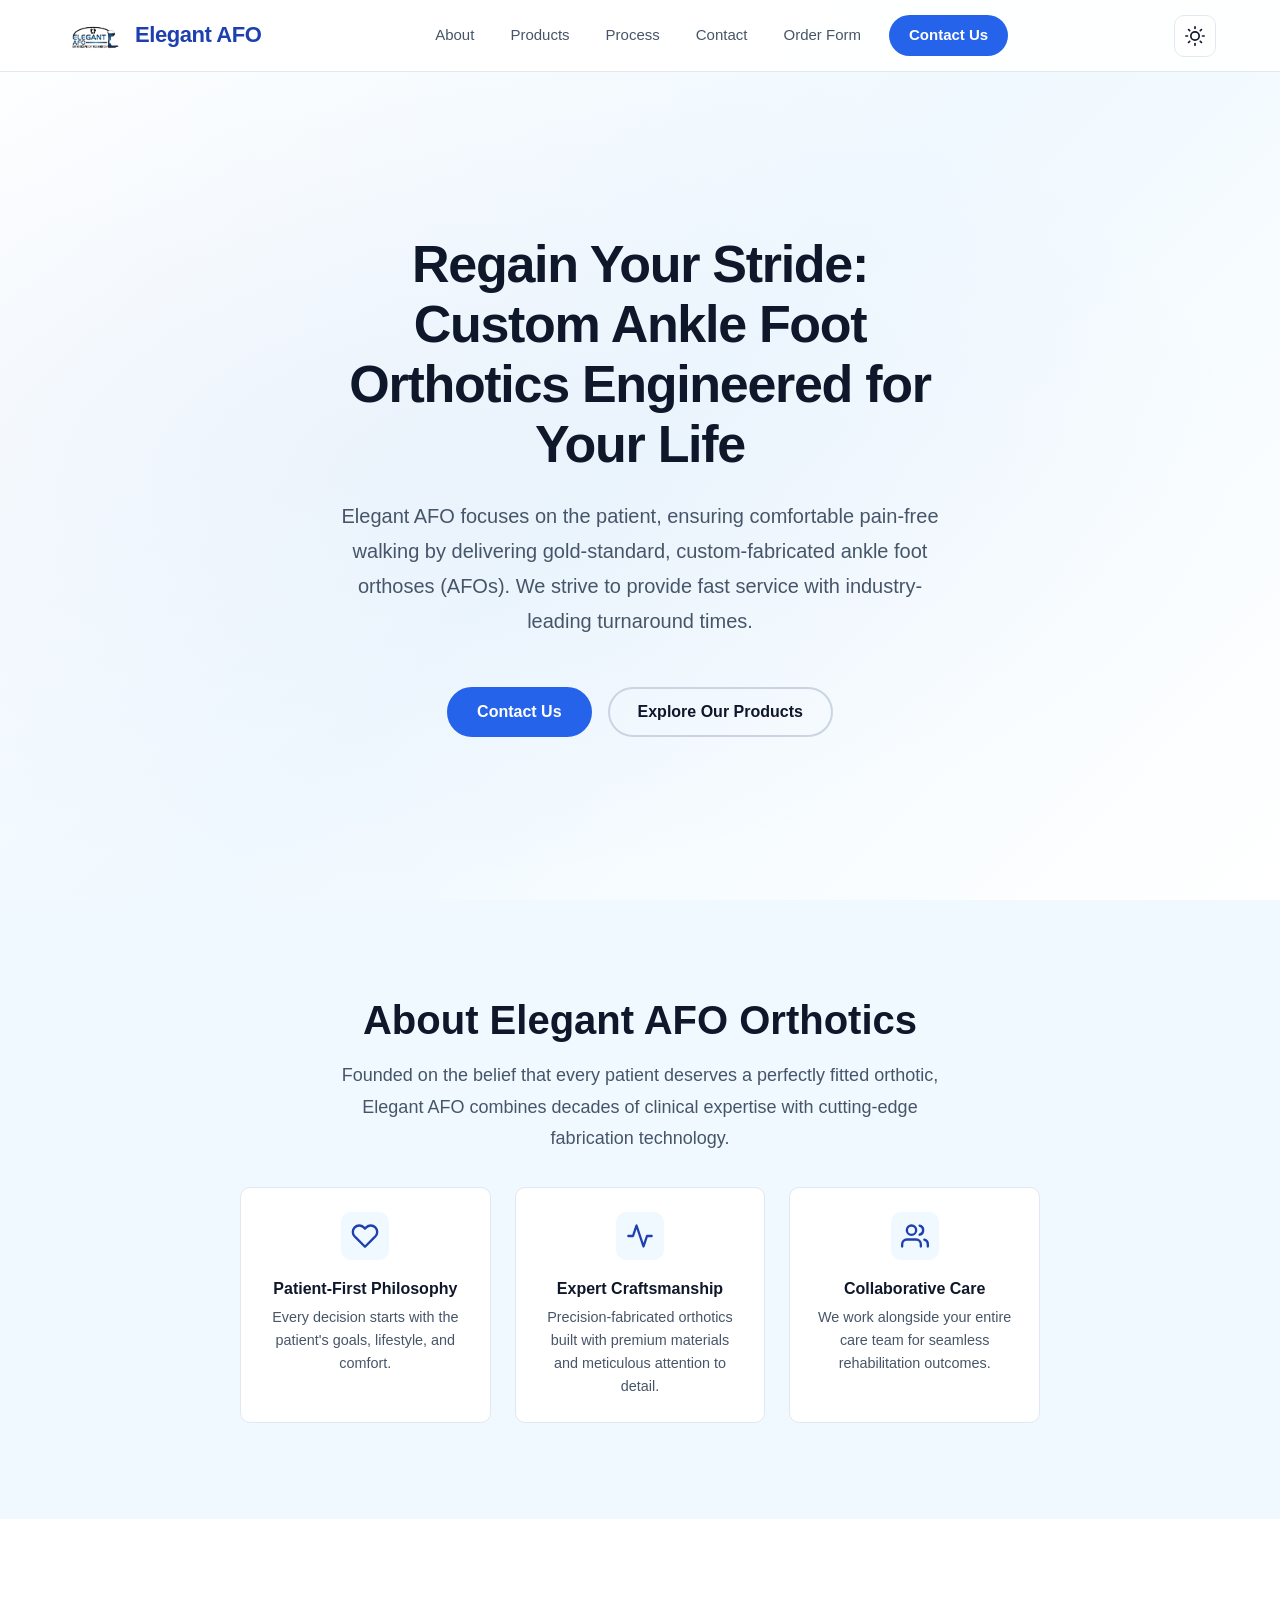
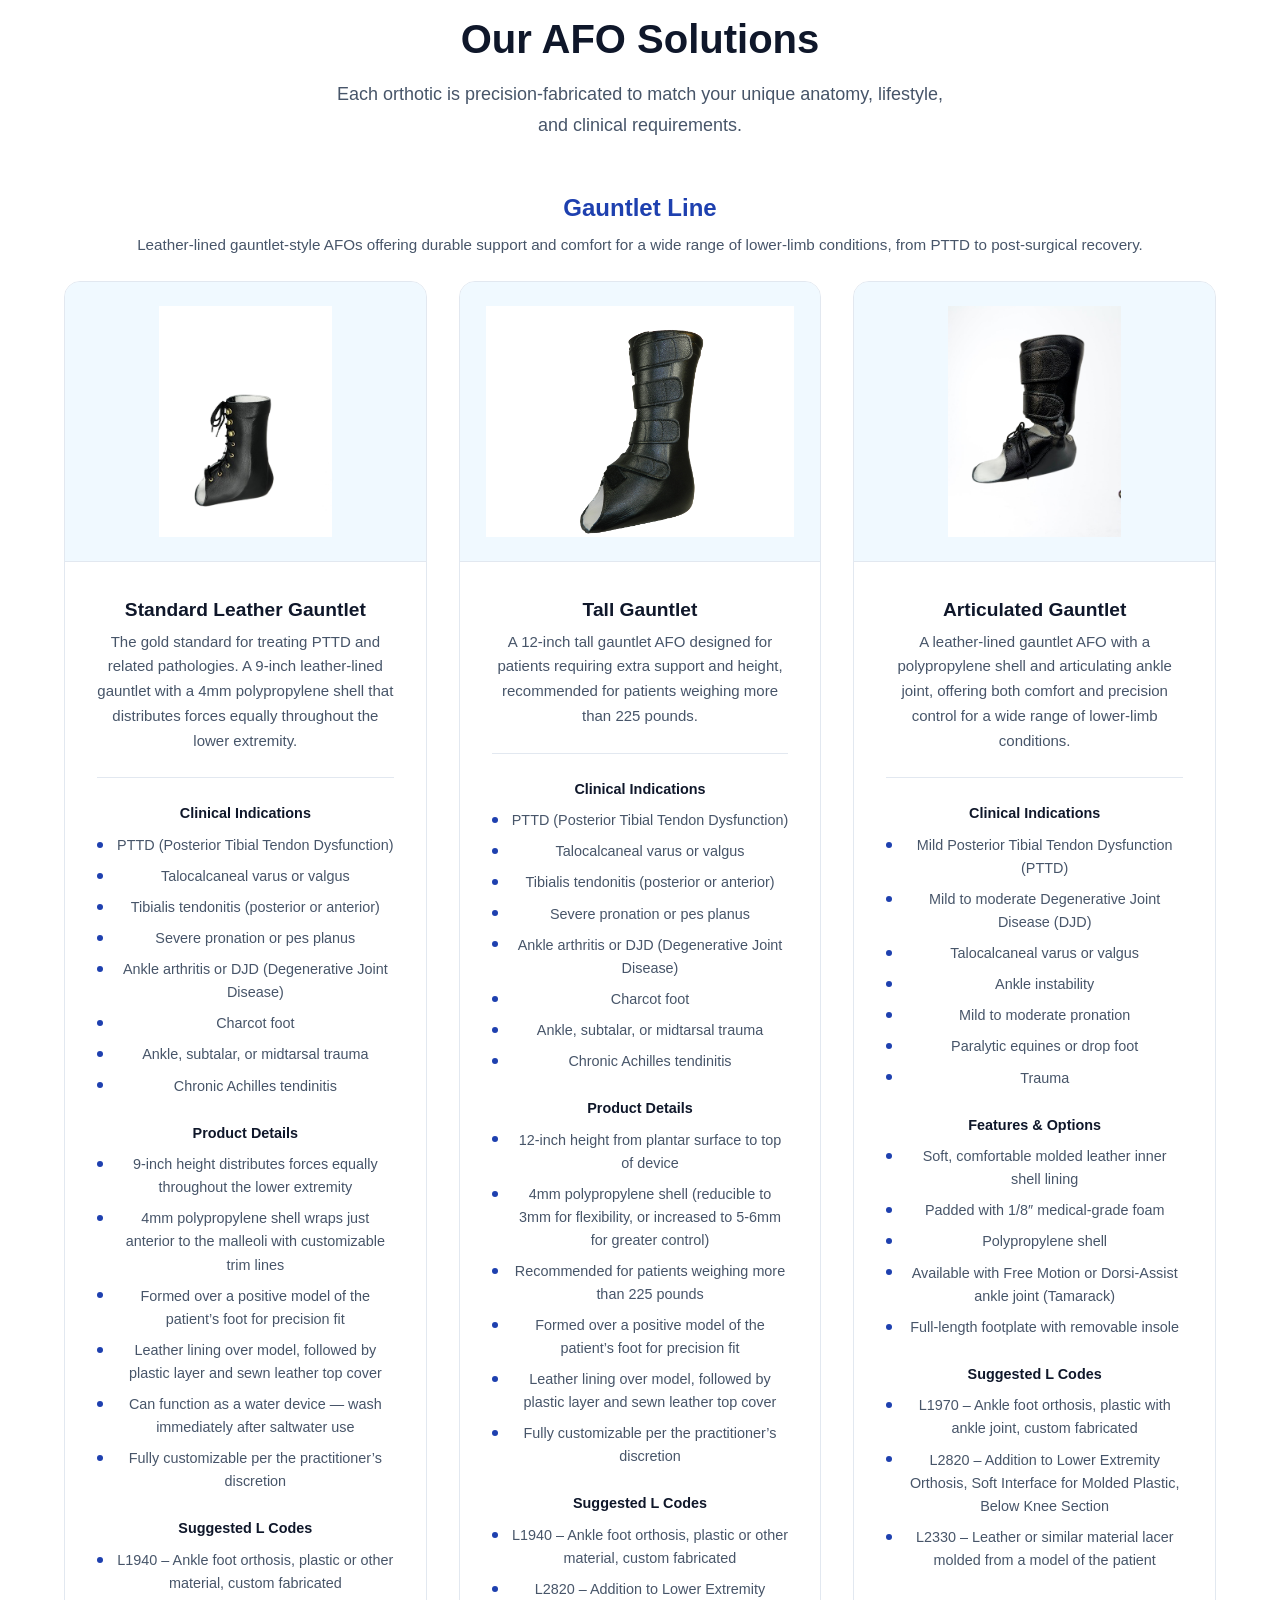
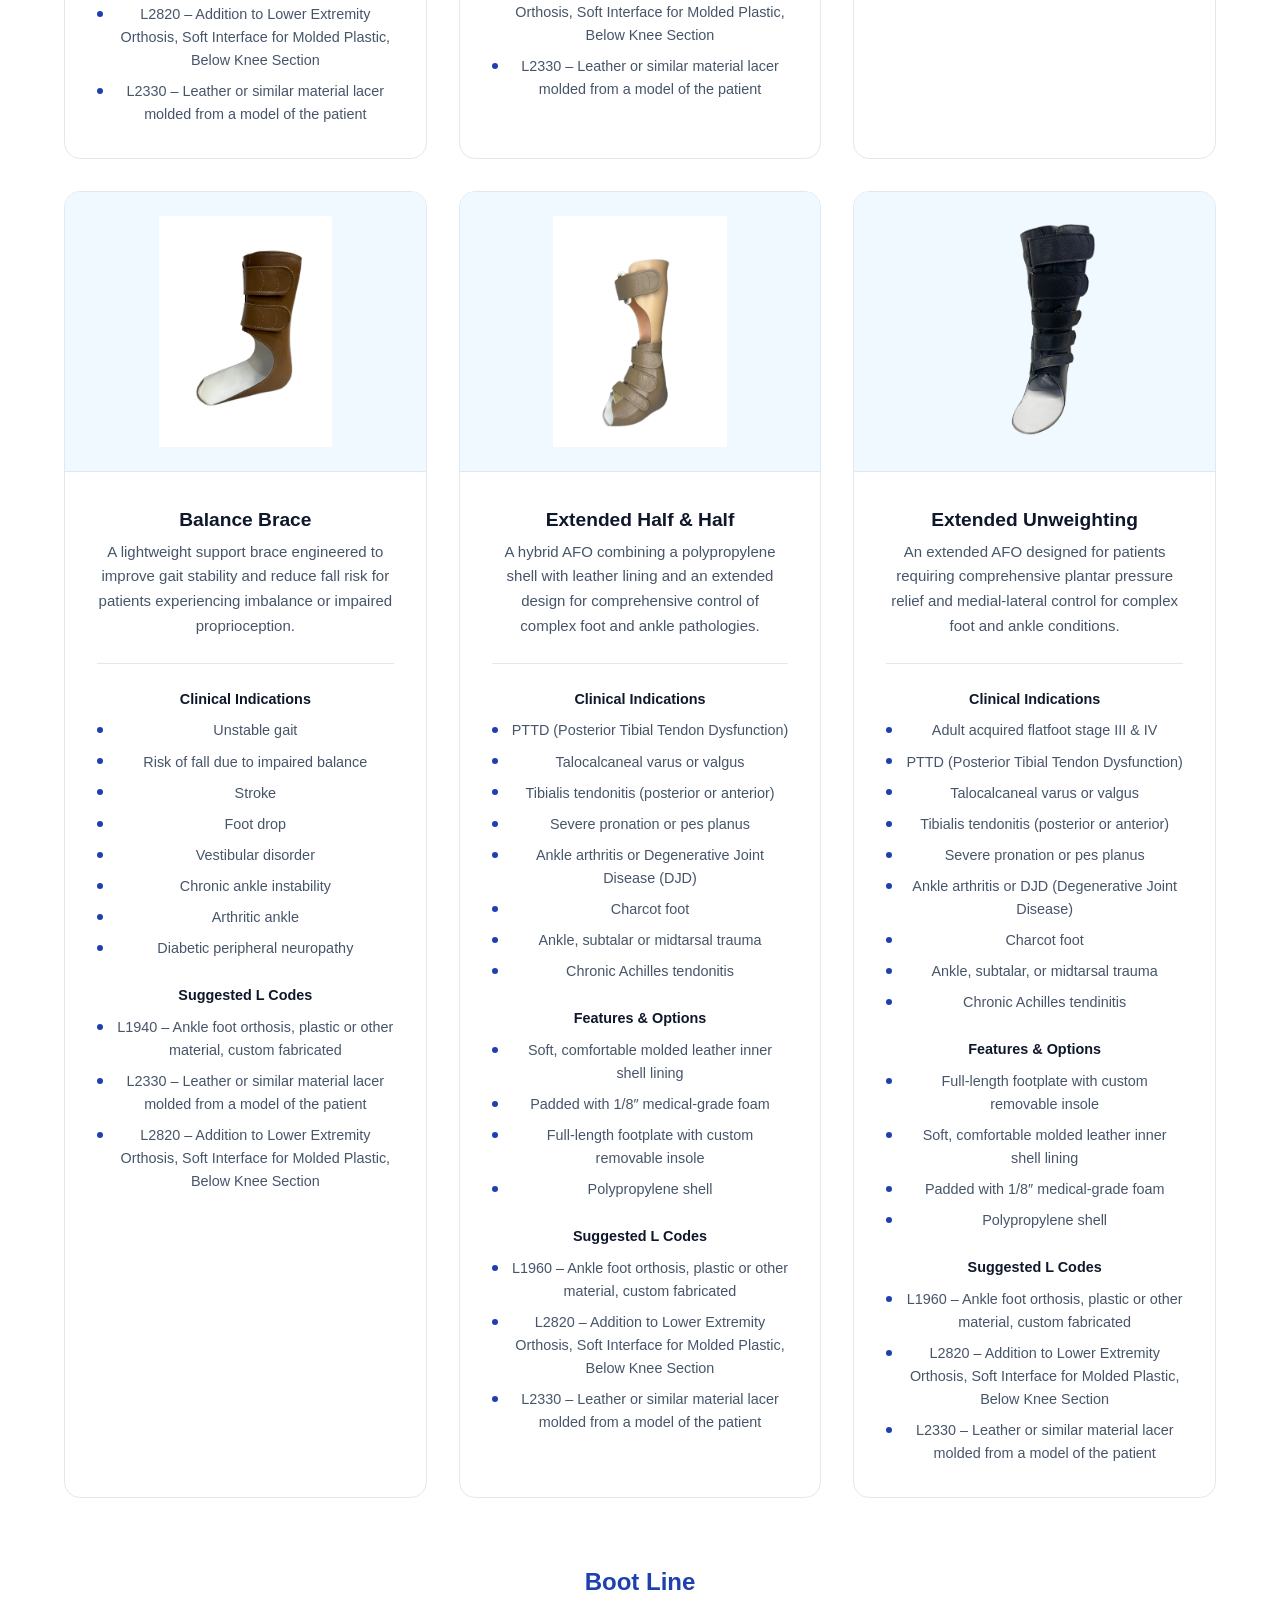
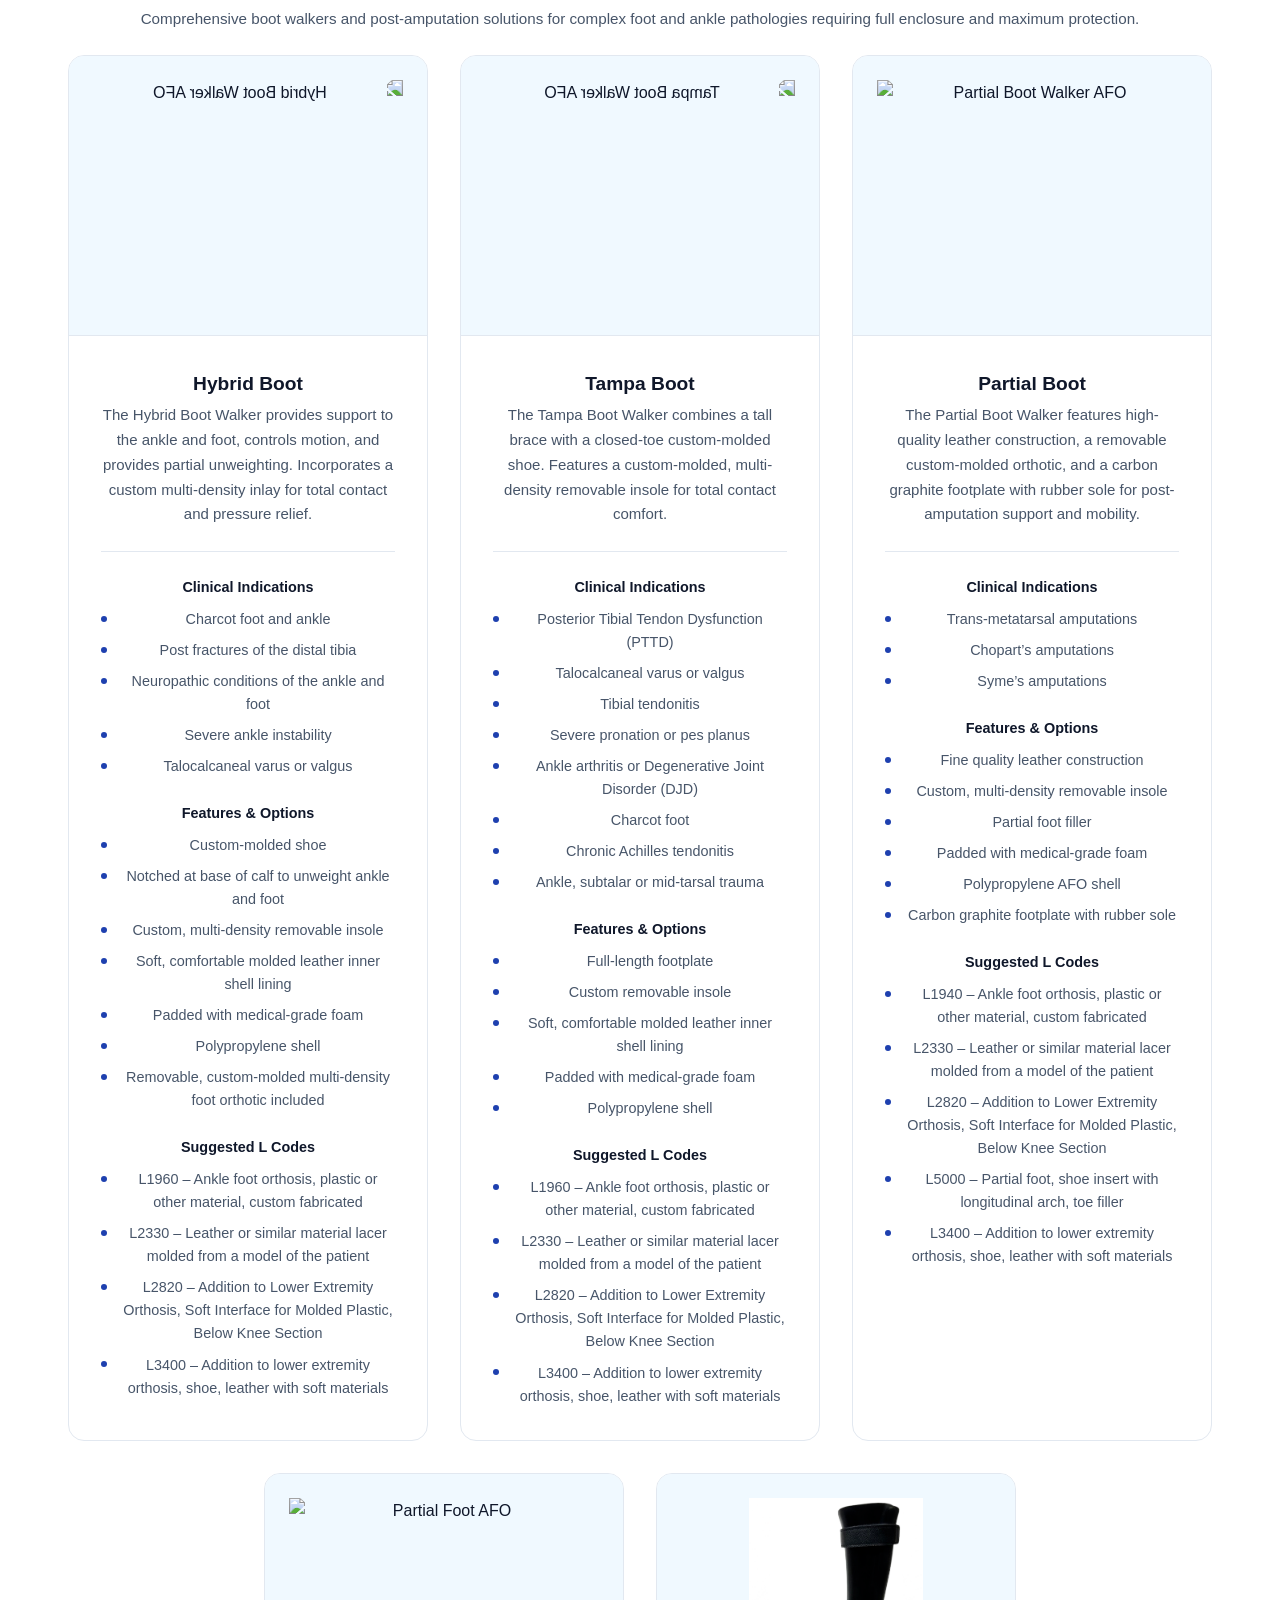
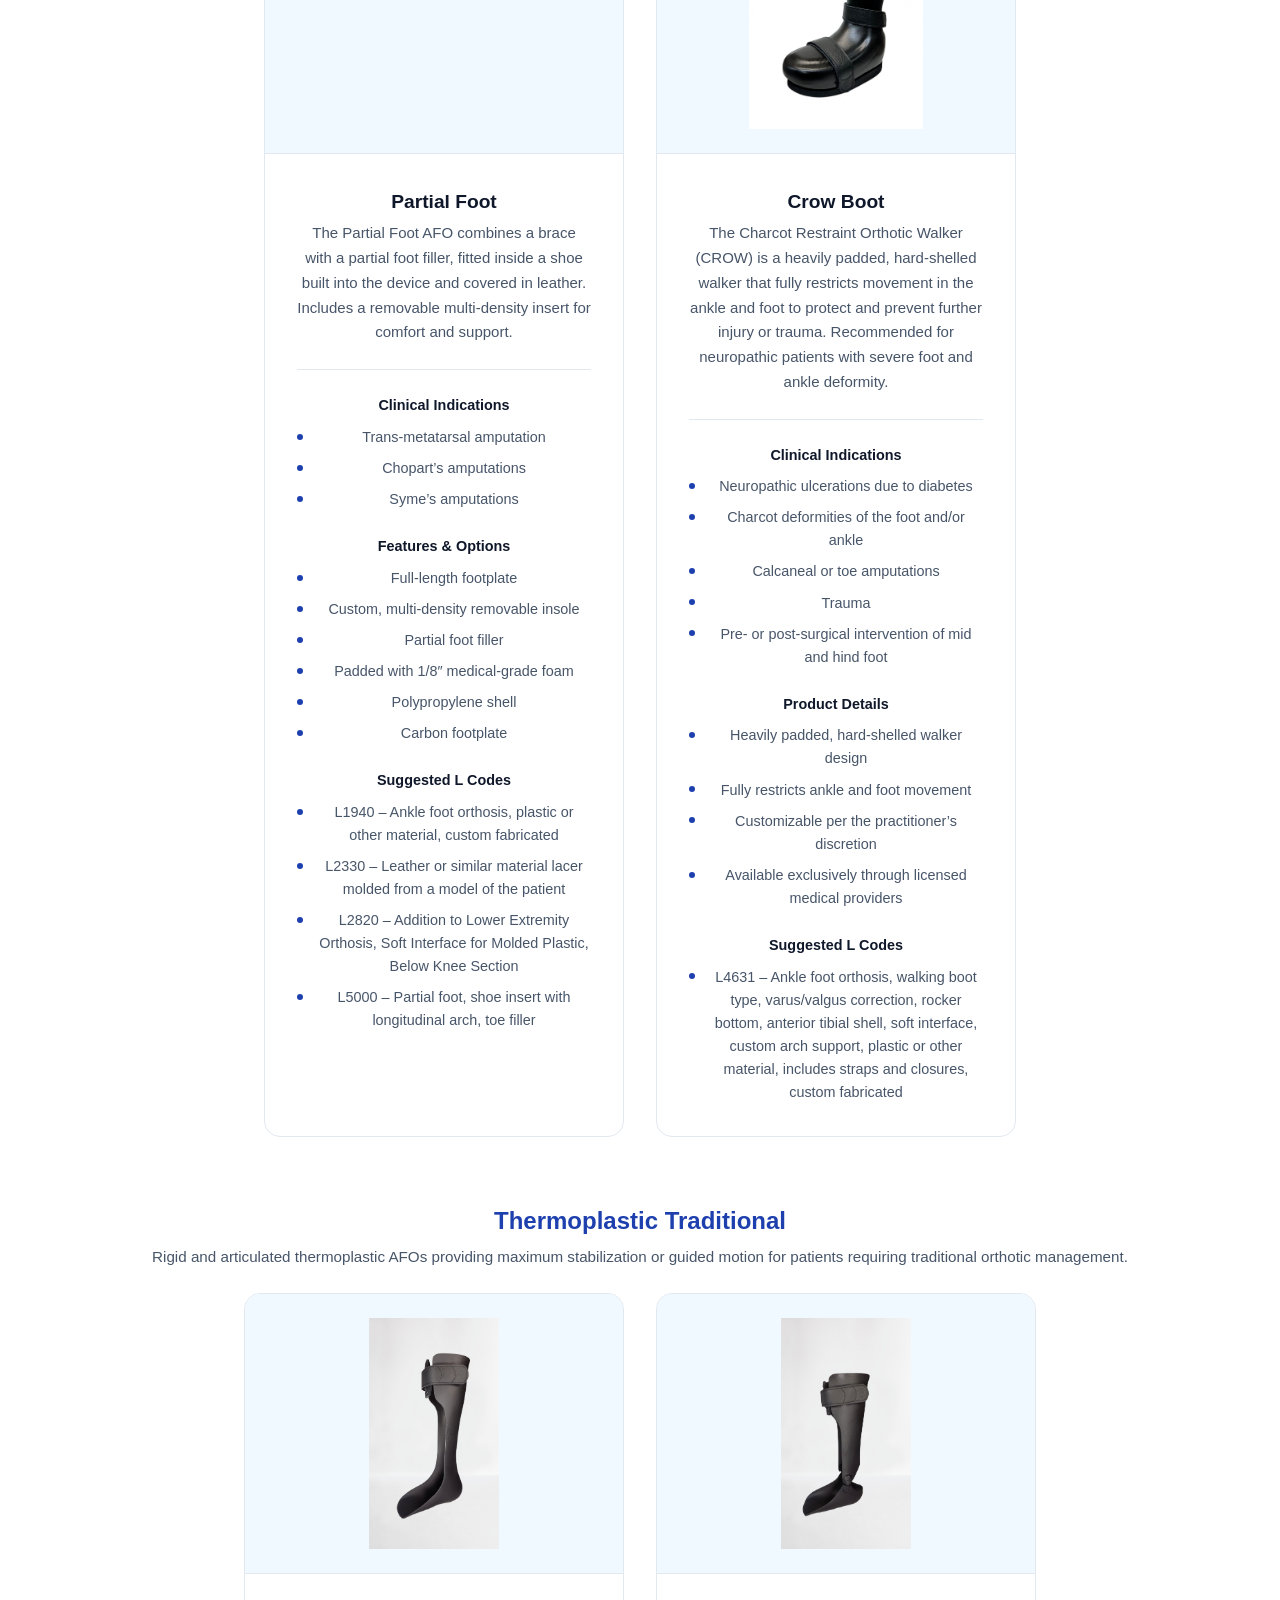
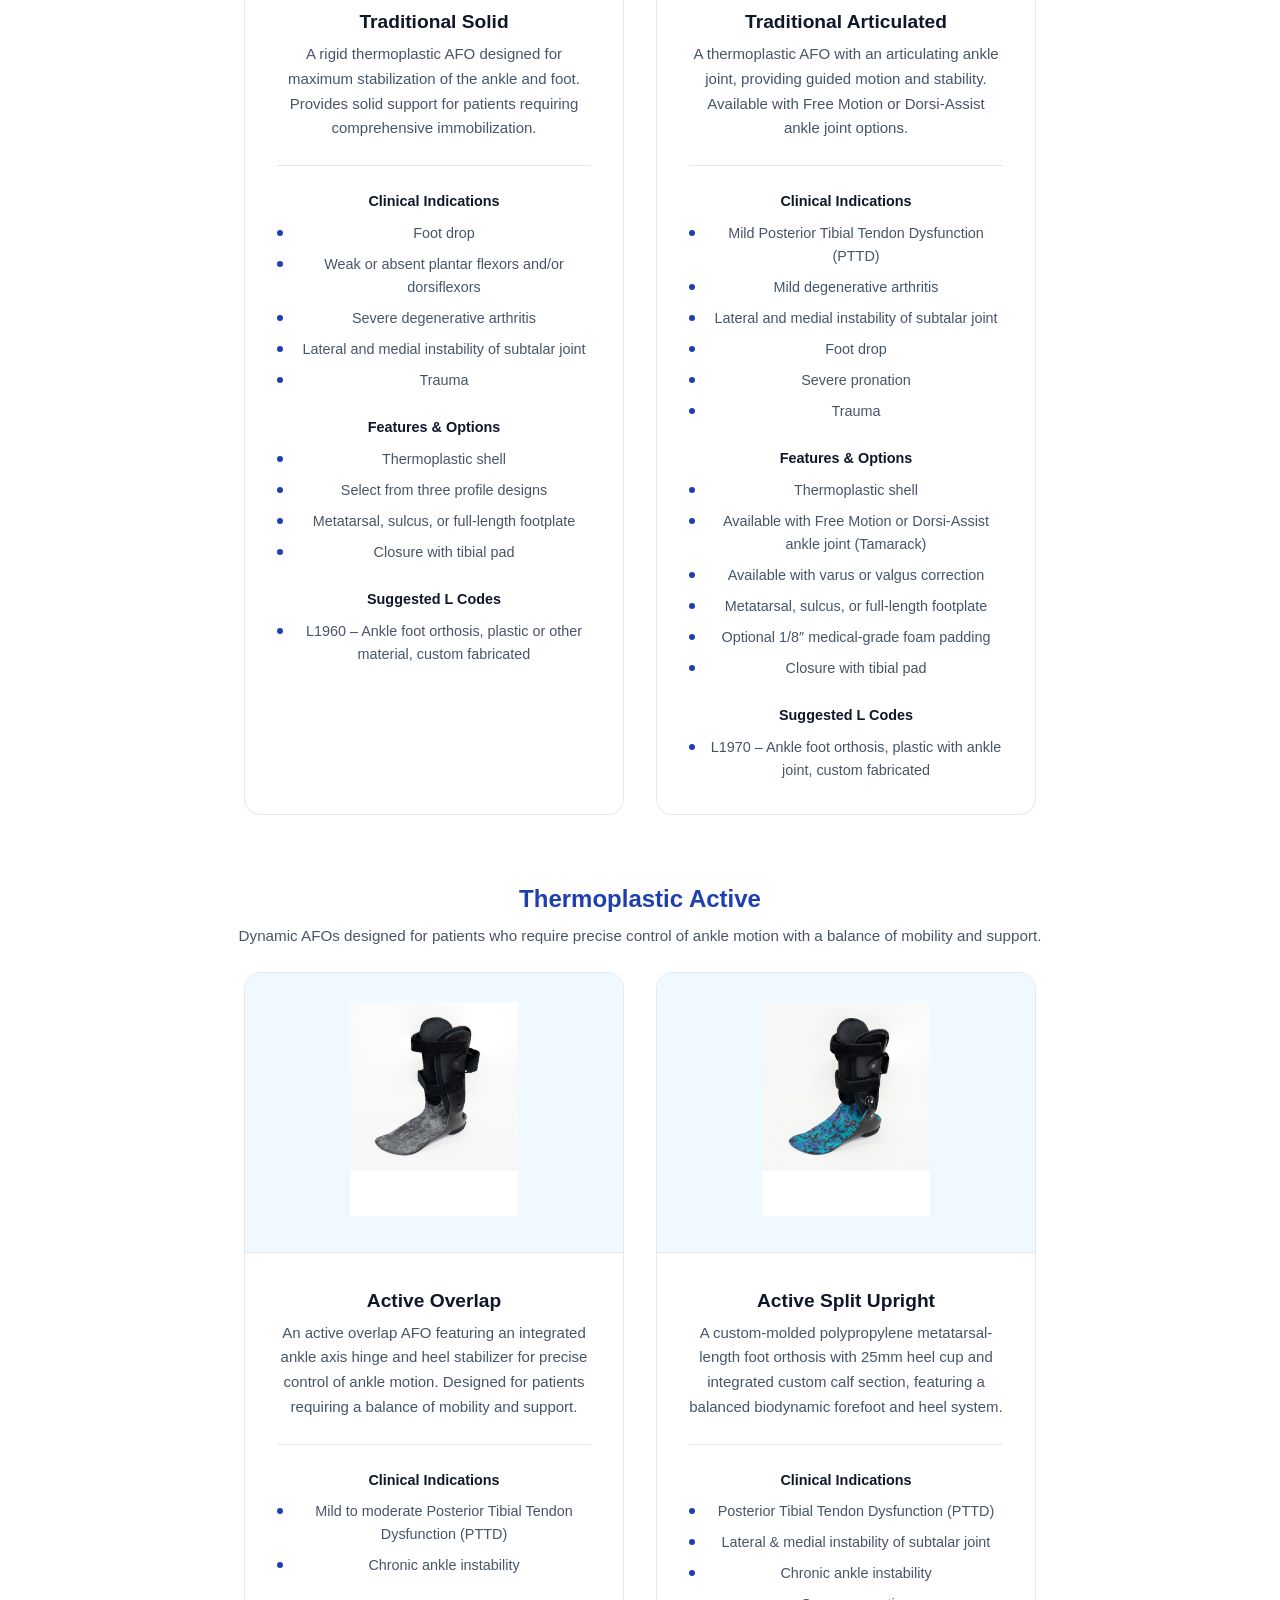
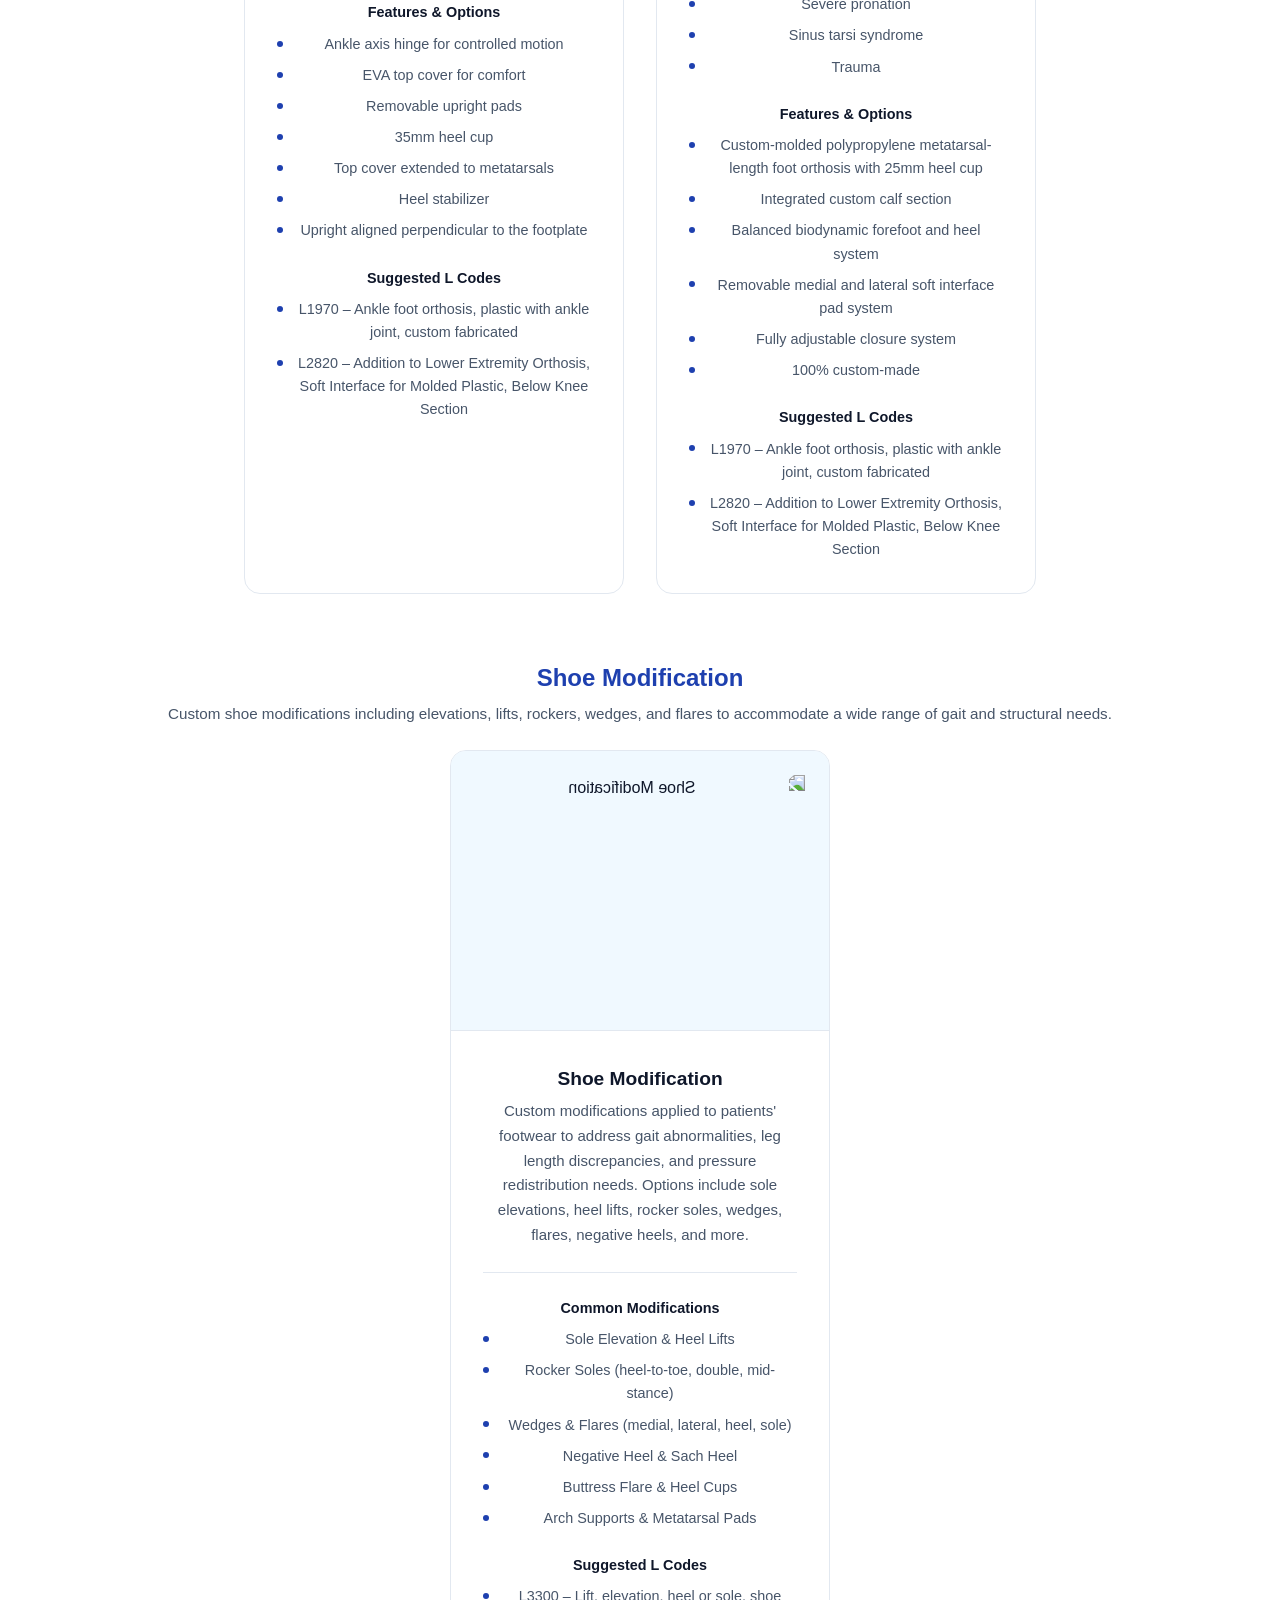
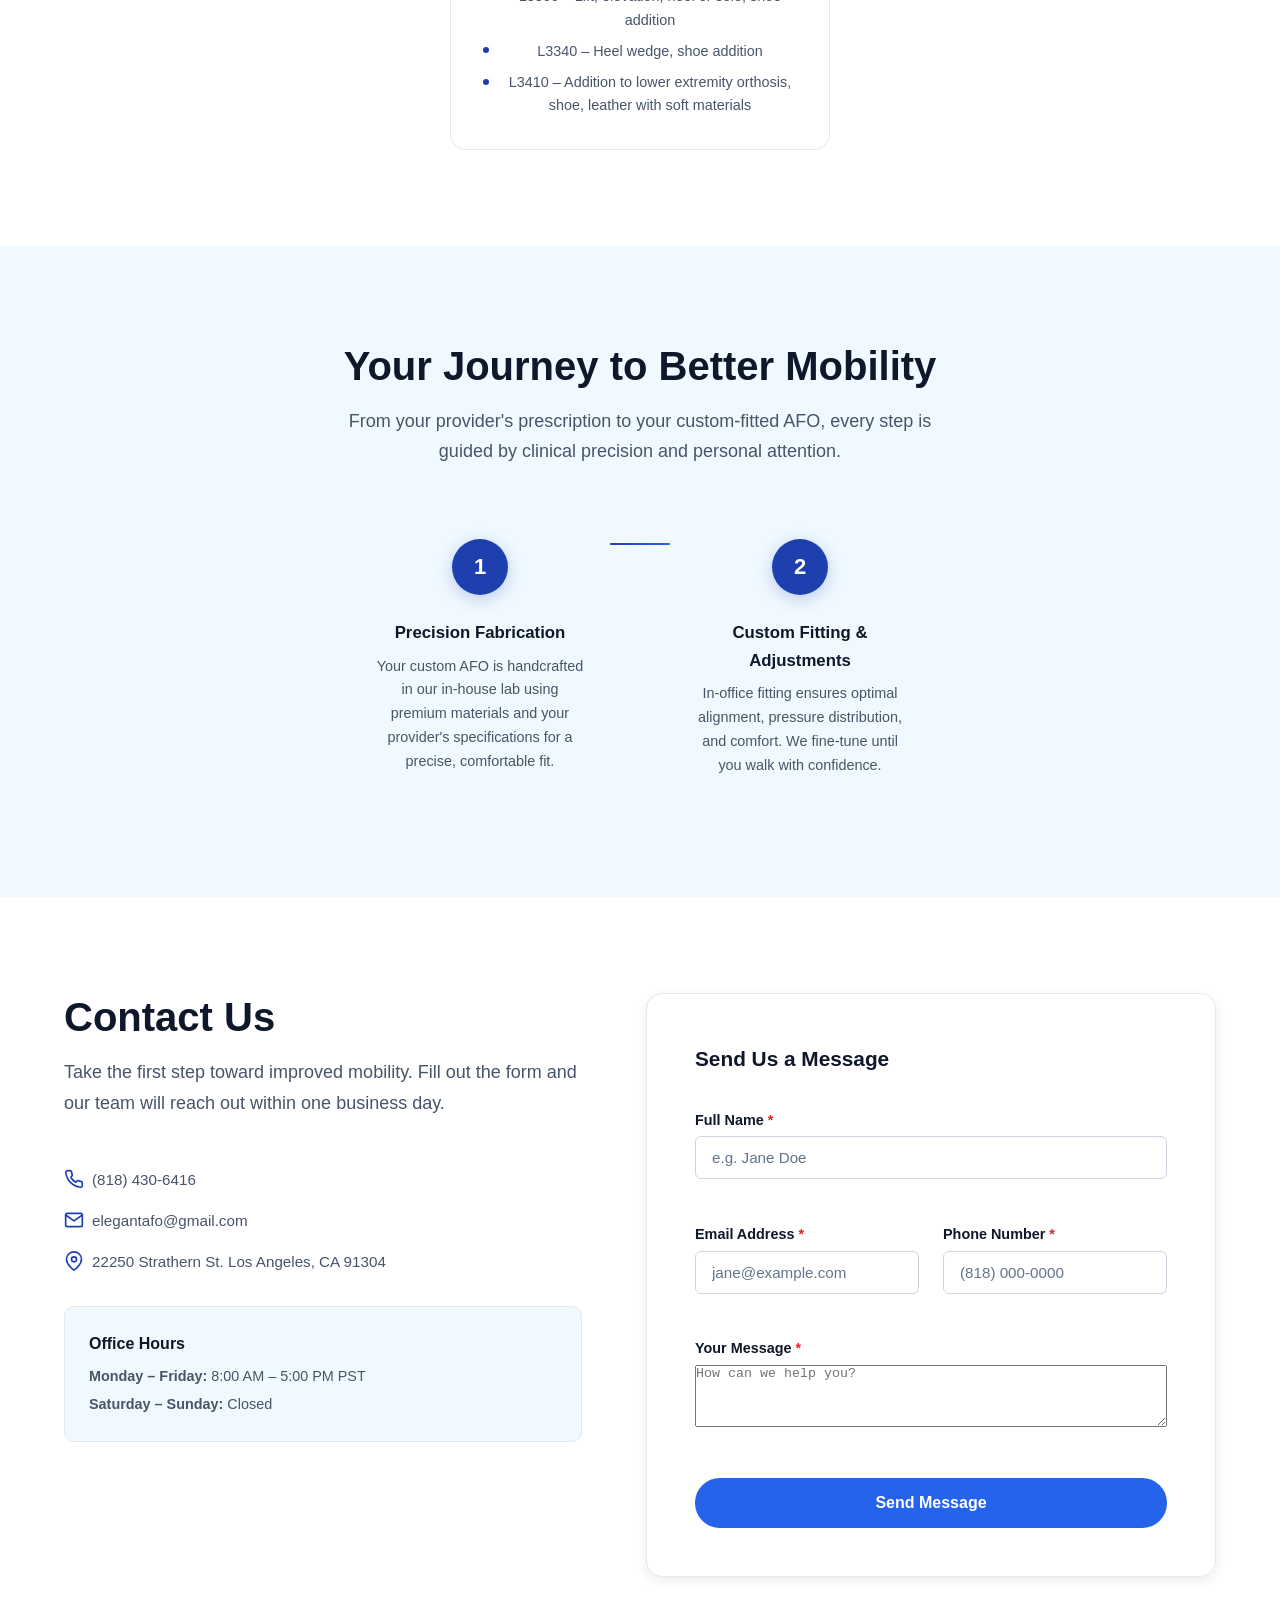
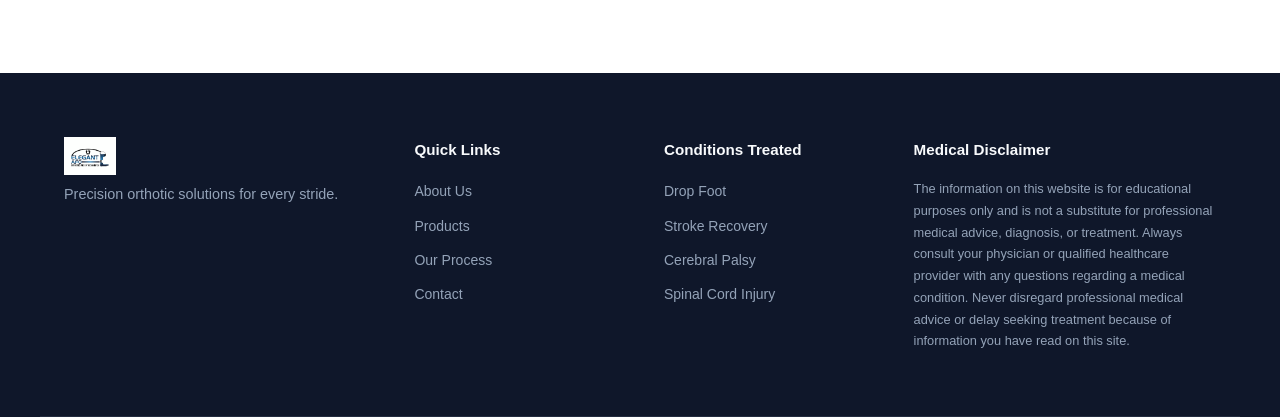
==== commit 7d0888ac: "Flip Shoe Modification image to face left" ====
--- a/index.html
+++ b/index.html
@@ -697,7 +697,7 @@
 
             <article class="product-card">
               <div class="product-image-area">
-                <img src="Product Images/Shoe Modification.png" alt="Shoe Modification" class="product-img" loading="lazy">
+                <img src="Product Images/Shoe Modification.png" alt="Shoe Modification" class="product-img product-img--flip" loading="lazy">
               </div>
               <div class="product-body">
                 <h3 class="product-title">Shoe Modification</h3>
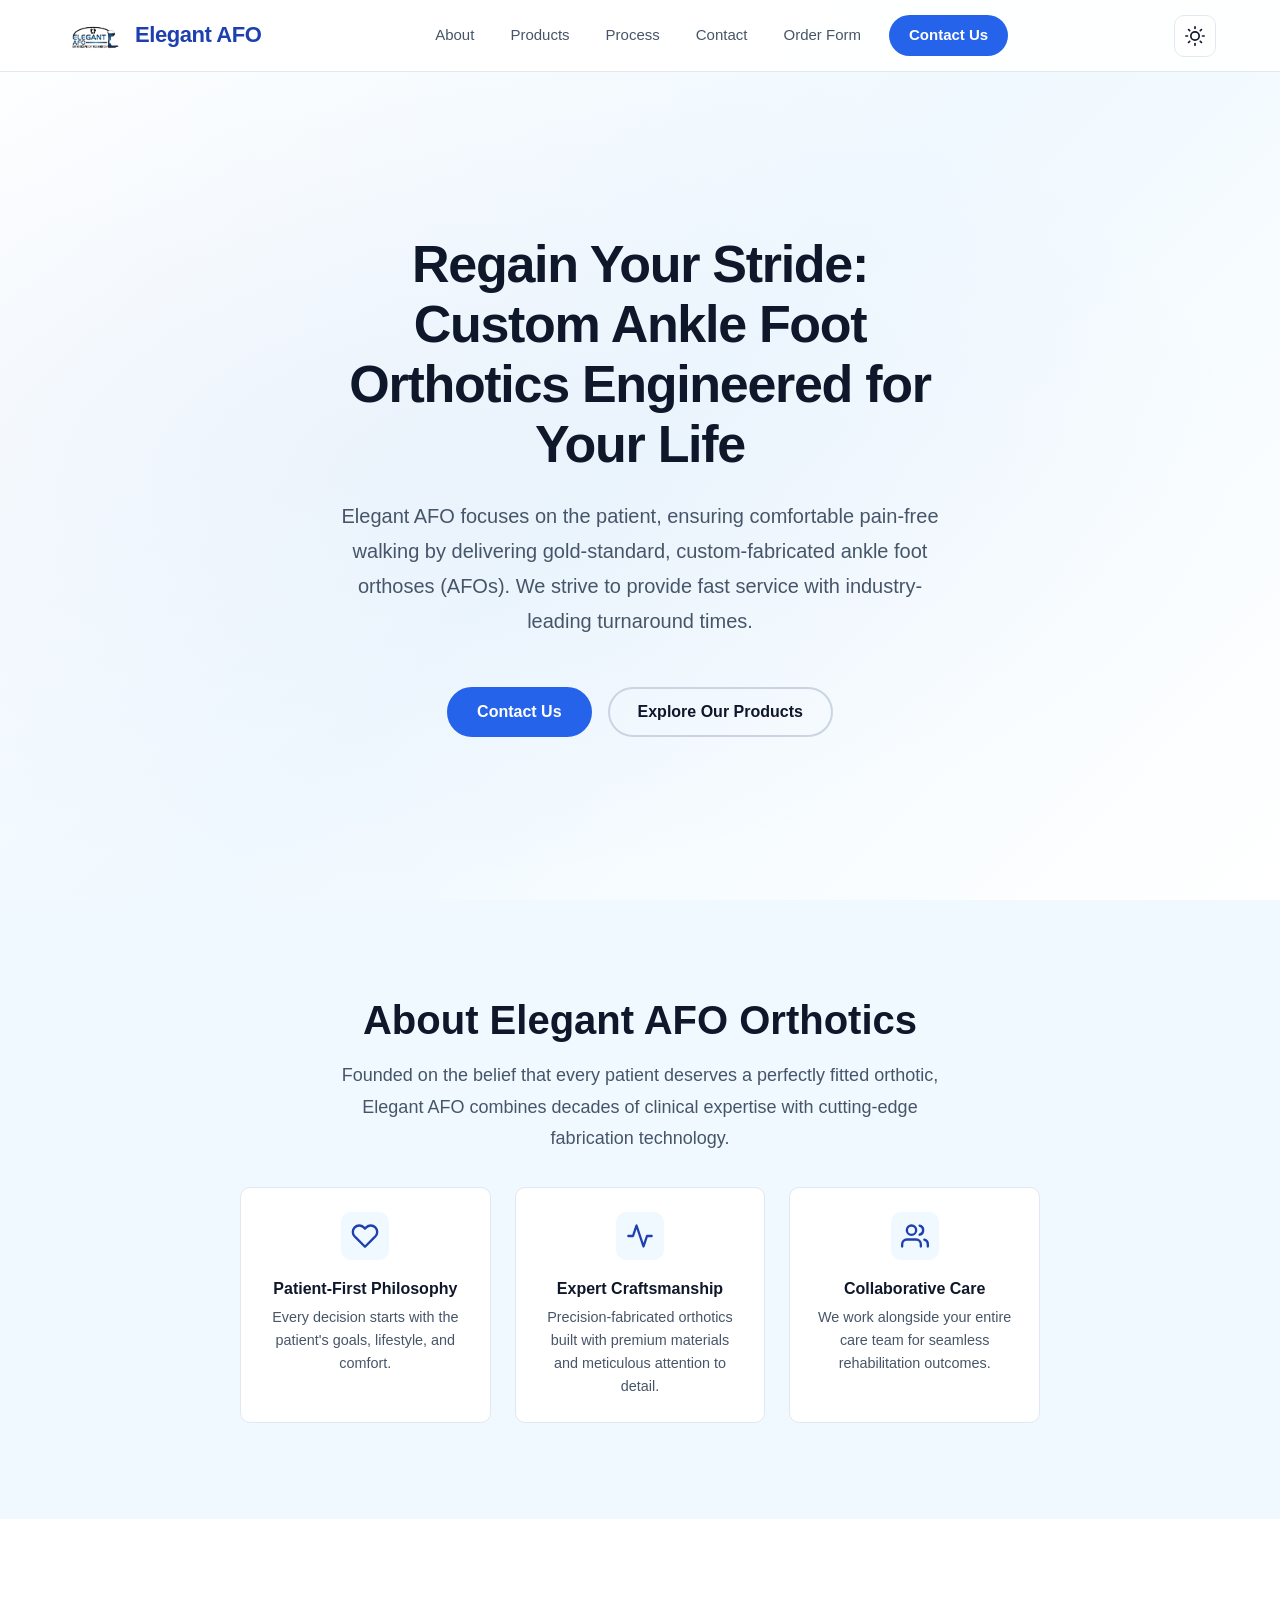
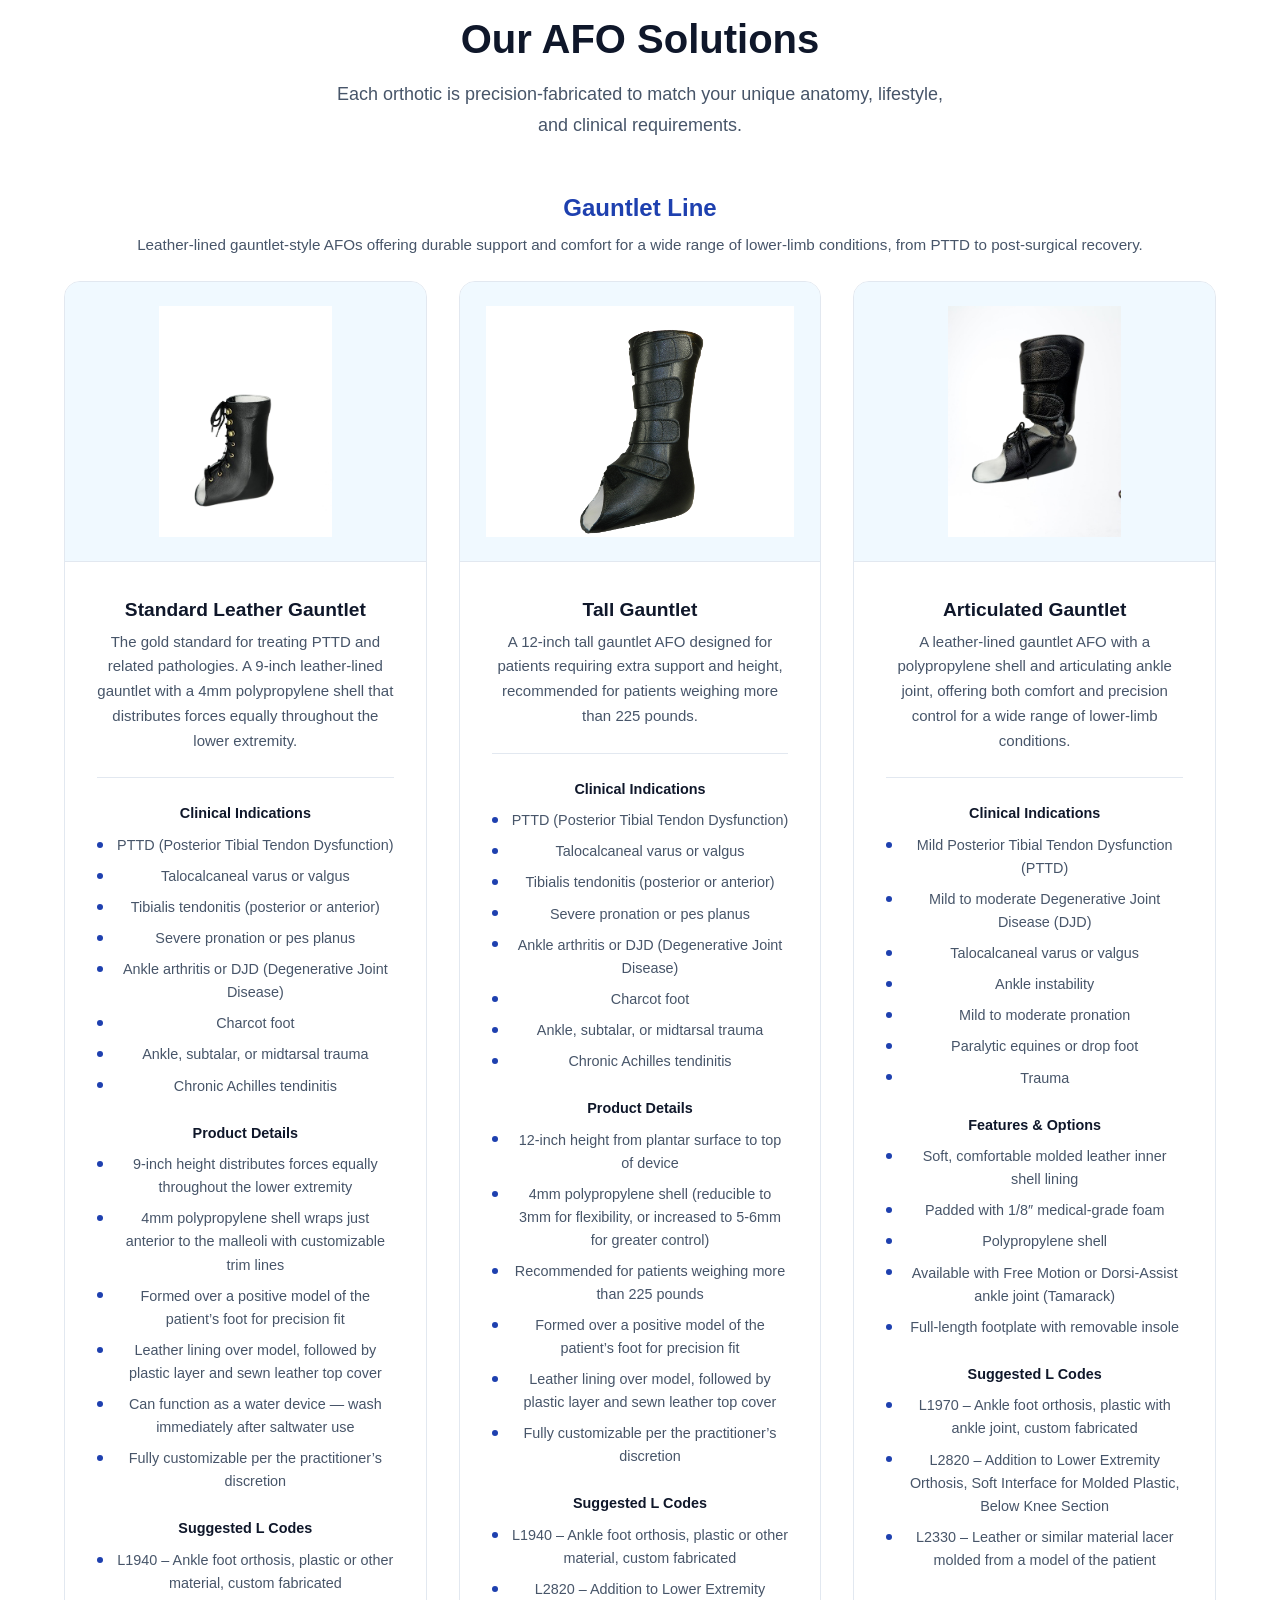
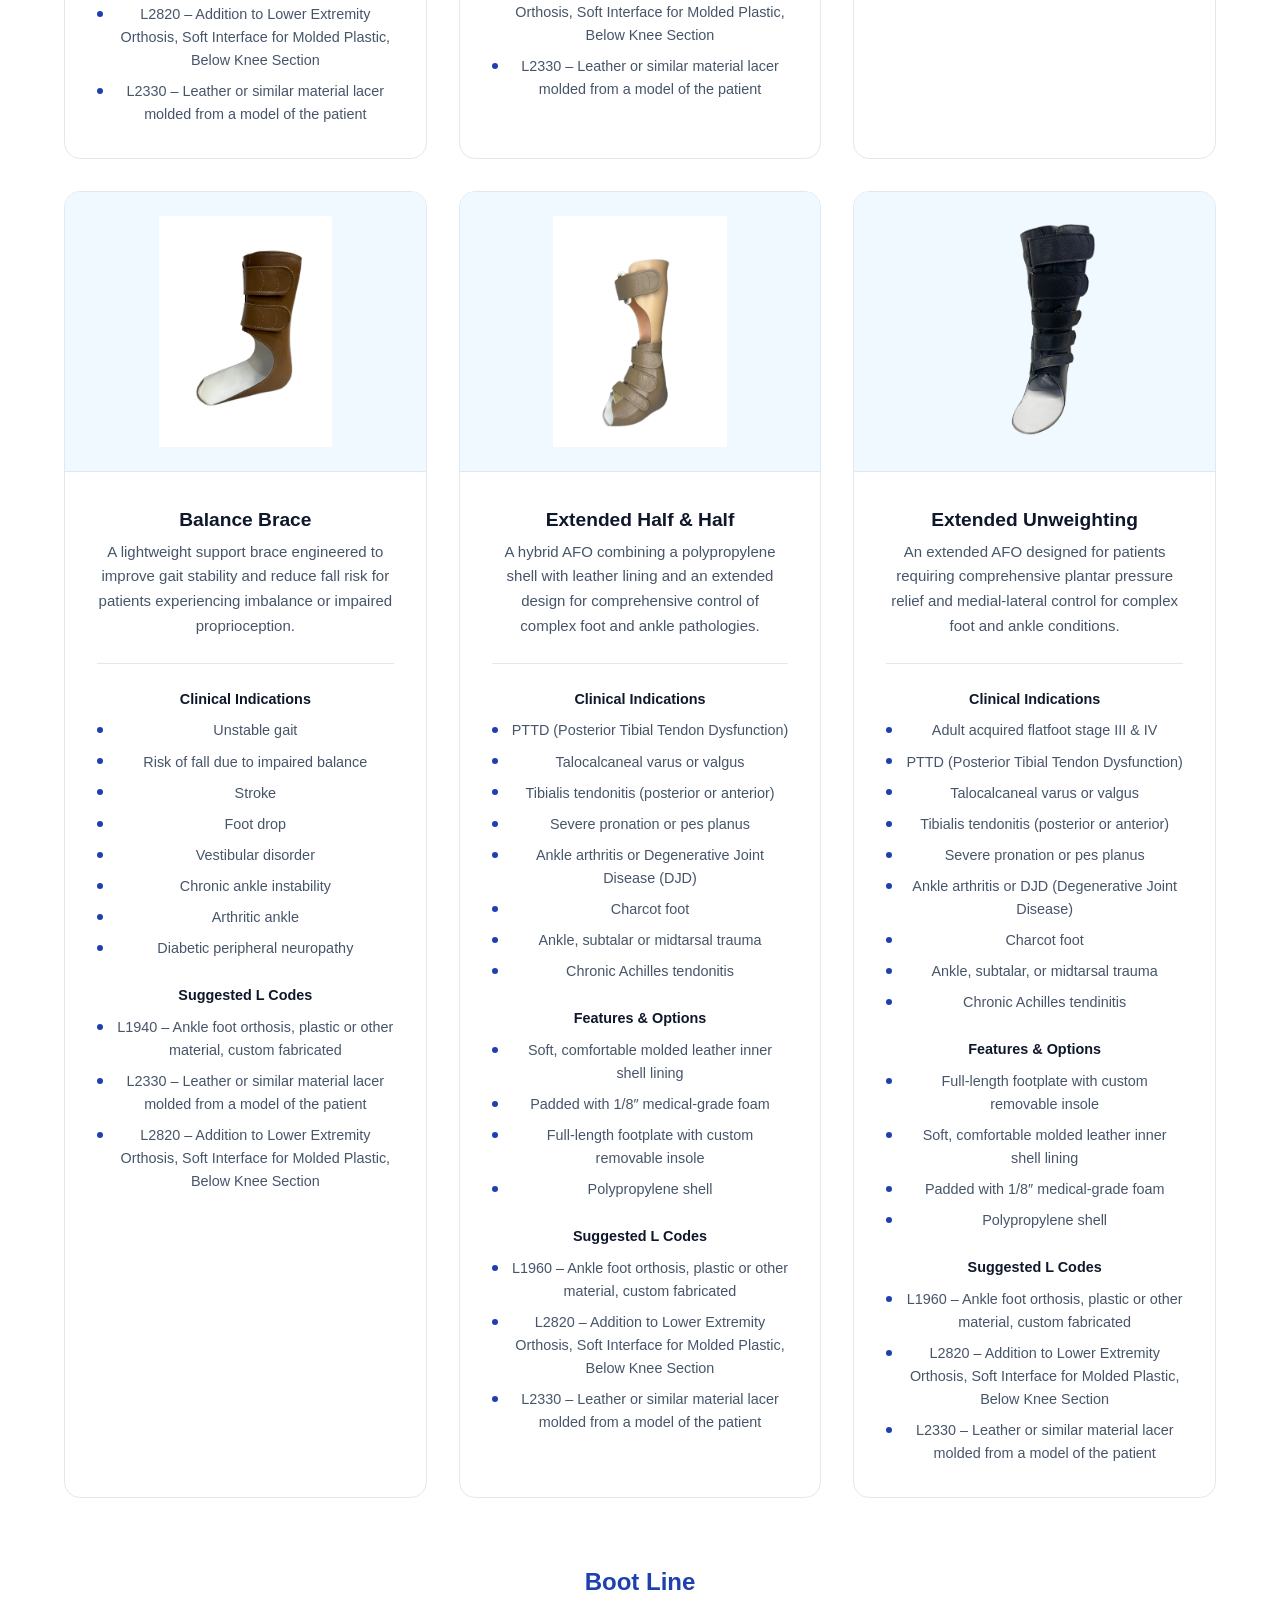
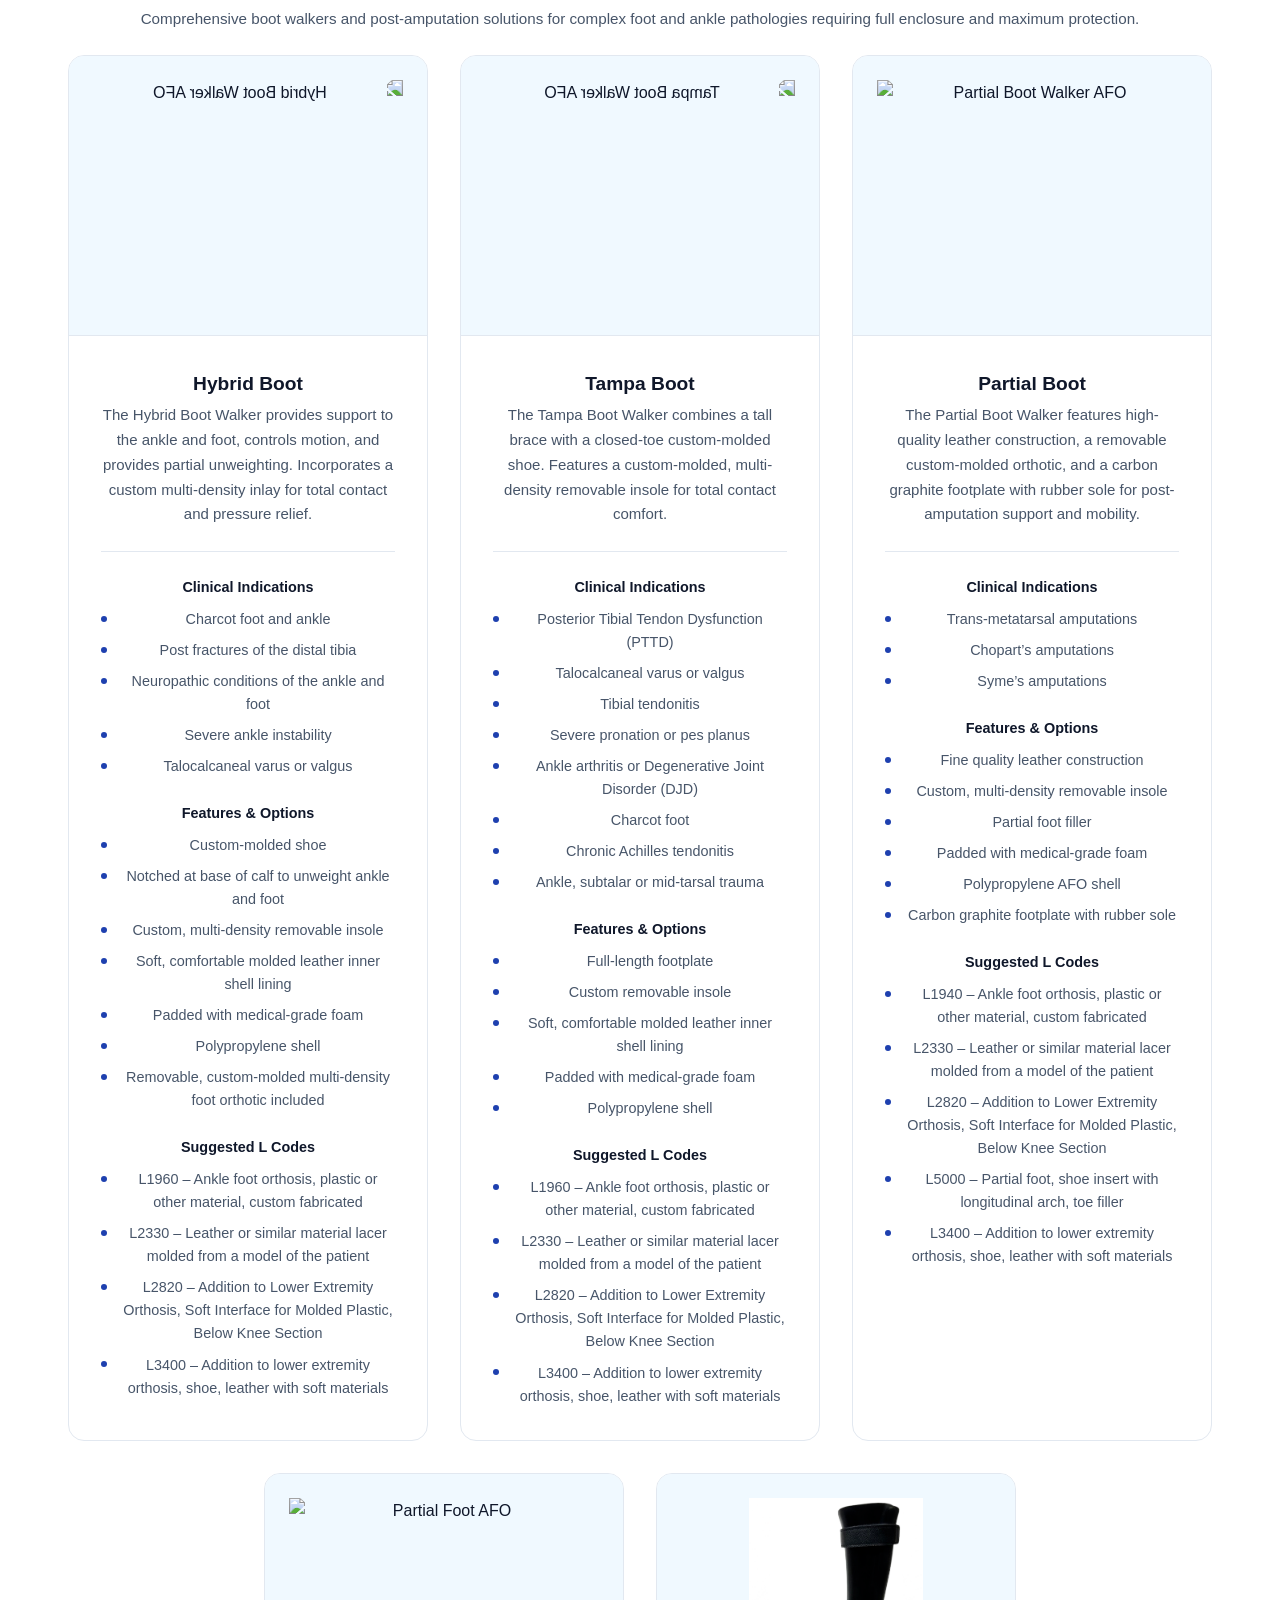
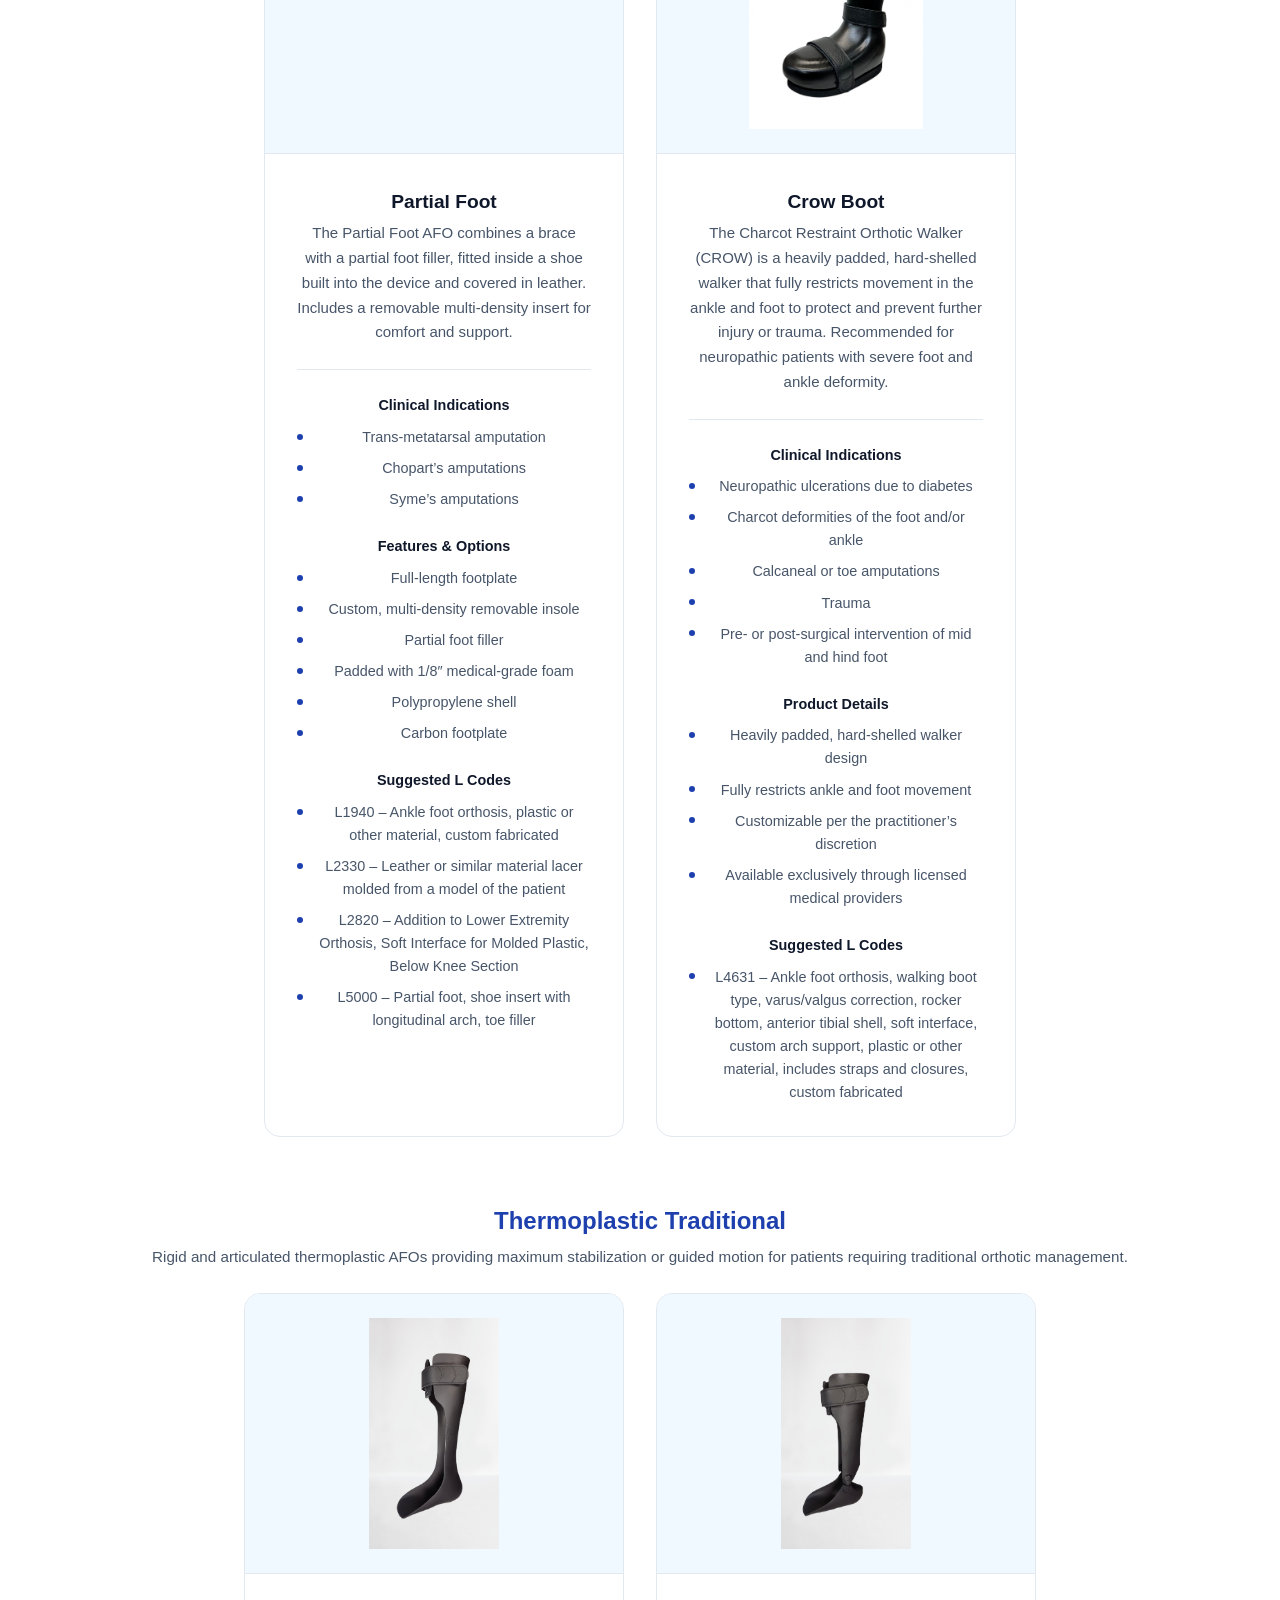
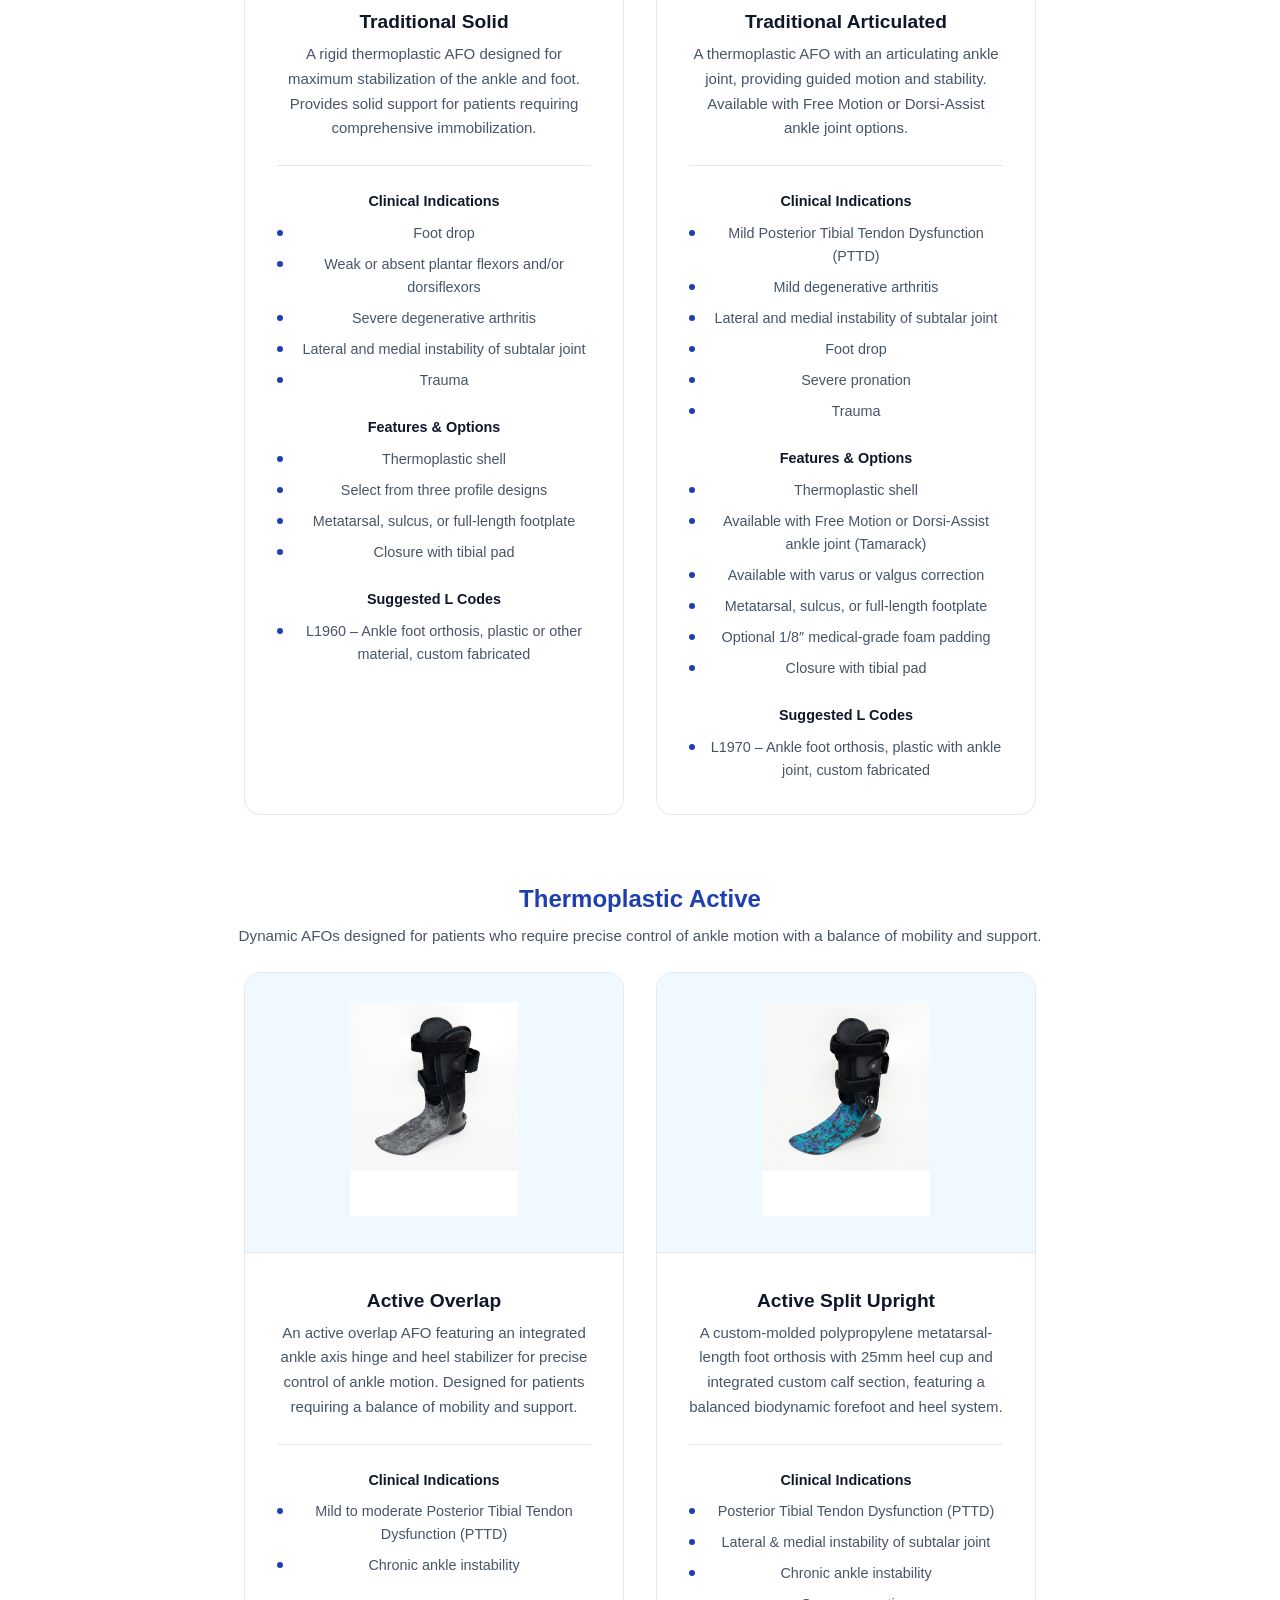
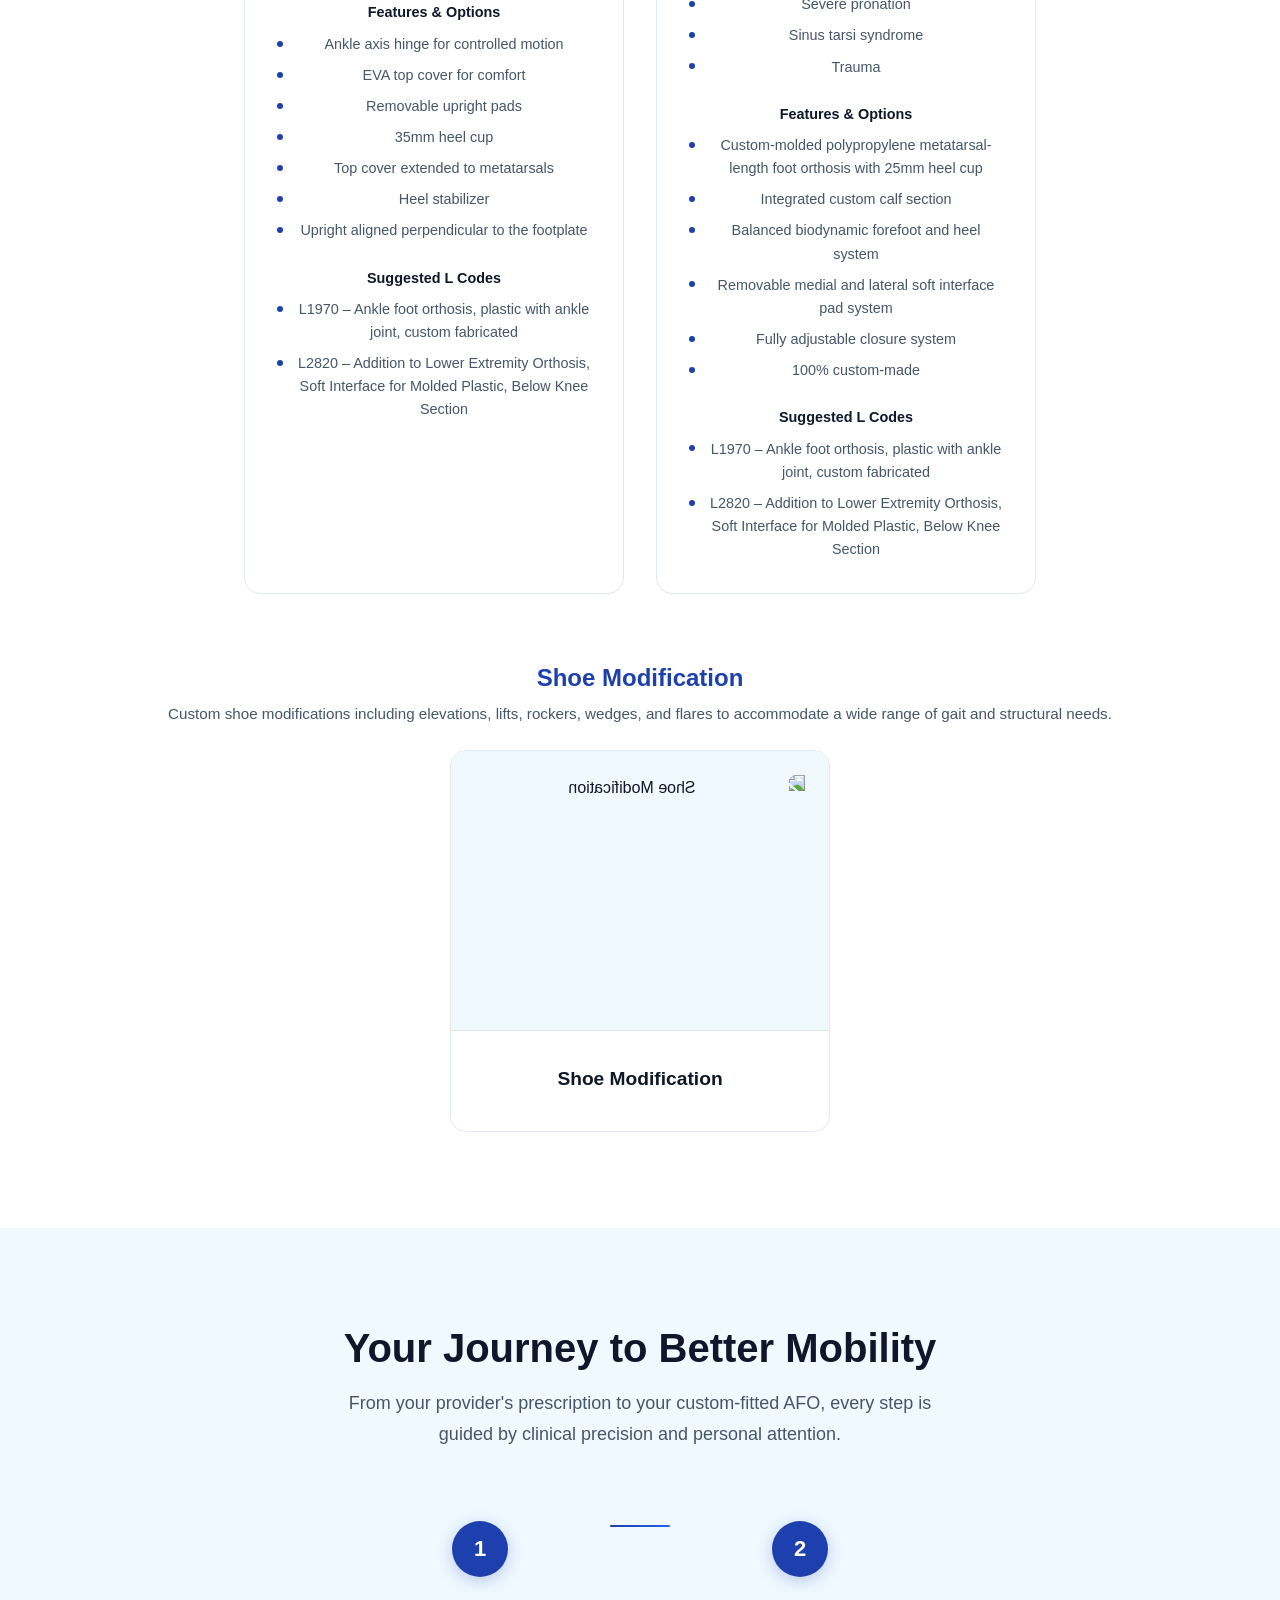
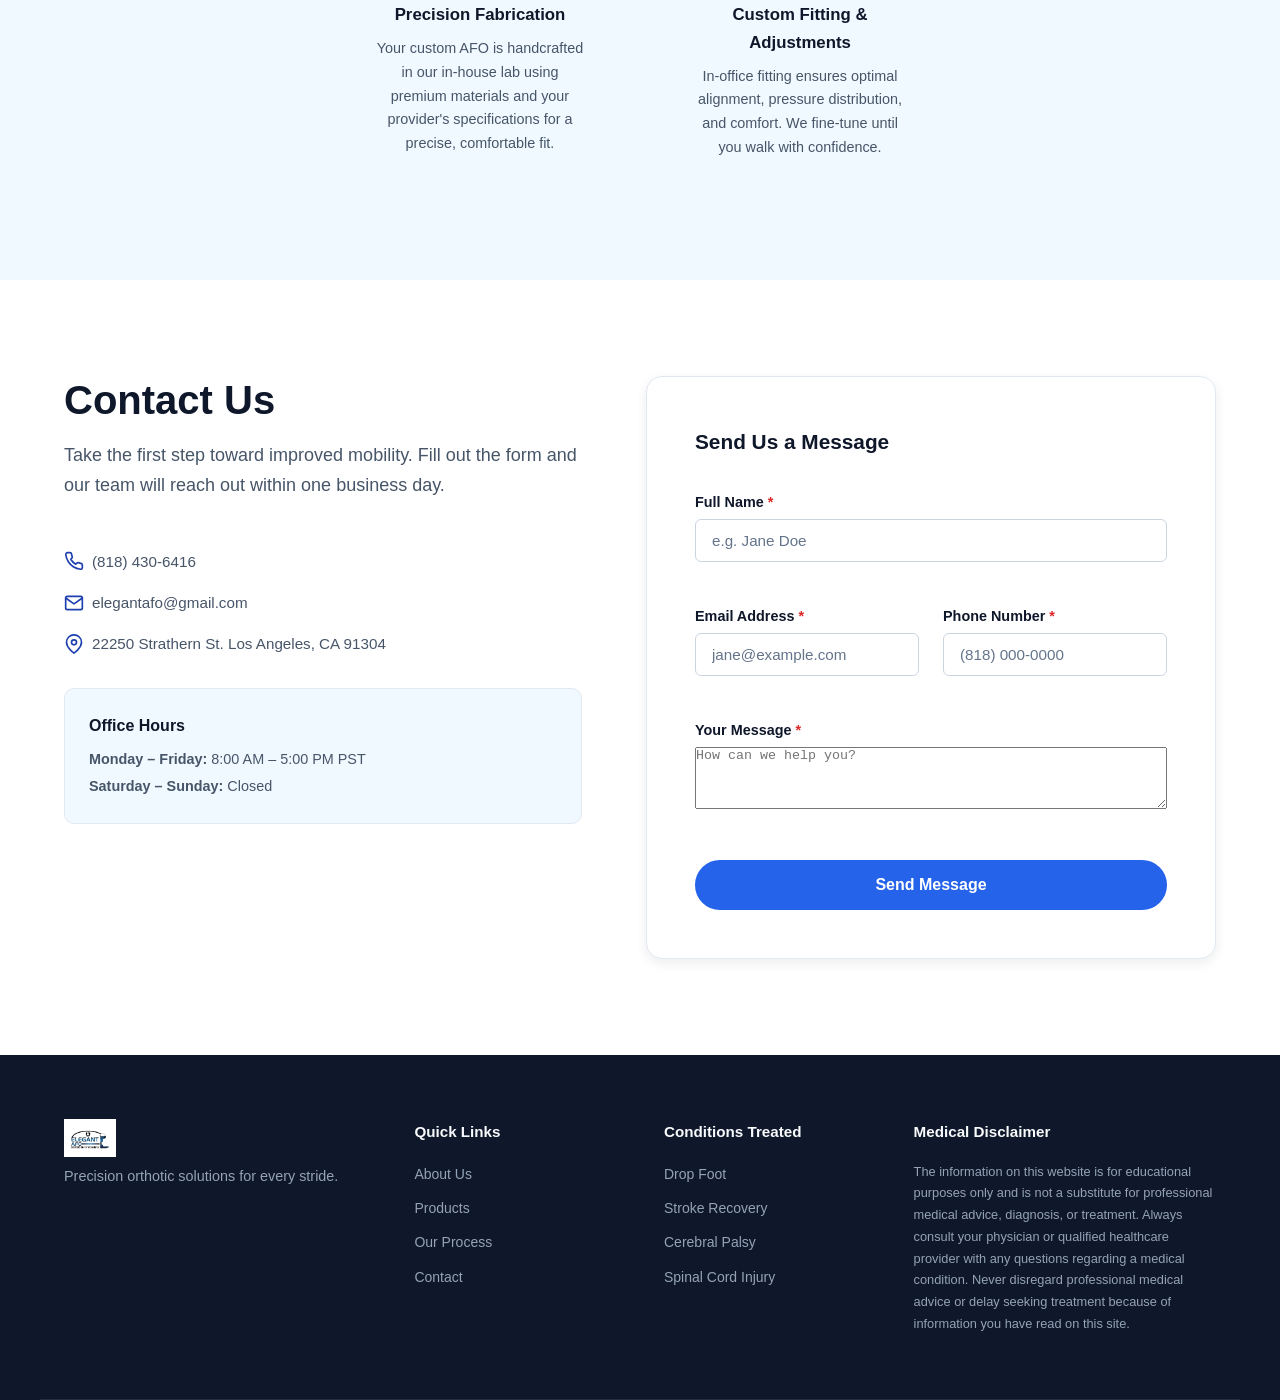
==== commit 46d06864: "Remove text from Shoe Modification card" ====
--- a/index.html
+++ b/index.html
@@ -701,24 +701,6 @@
               </div>
               <div class="product-body">
                 <h3 class="product-title">Shoe Modification</h3>
-                <p class="product-desc">Custom modifications applied to patients' footwear to address gait abnormalities, leg length discrepancies, and pressure redistribution needs. Options include sole elevations, heel lifts, rocker soles, wedges, flares, negative heels, and more.</p>
-                <div class="product-details">
-                  <h4>Common Modifications</h4>
-                  <ul>
-                    <li>Sole Elevation &amp; Heel Lifts</li>
-                    <li>Rocker Soles (heel-to-toe, double, mid-stance)</li>
-                    <li>Wedges &amp; Flares (medial, lateral, heel, sole)</li>
-                    <li>Negative Heel &amp; Sach Heel</li>
-                    <li>Buttress Flare &amp; Heel Cups</li>
-                    <li>Arch Supports &amp; Metatarsal Pads</li>
-                  </ul>
-                  <h4>Suggested L Codes</h4>
-                  <ul>
-                    <li>L3300 &ndash; Lift, elevation, heel or sole, shoe addition</li>
-                    <li>L3340 &ndash; Heel wedge, shoe addition</li>
-                    <li>L3410 &ndash; Addition to lower extremity orthosis, shoe, leather with soft materials</li>
-                  </ul>
-                </div>
               </div>
             </article>
 
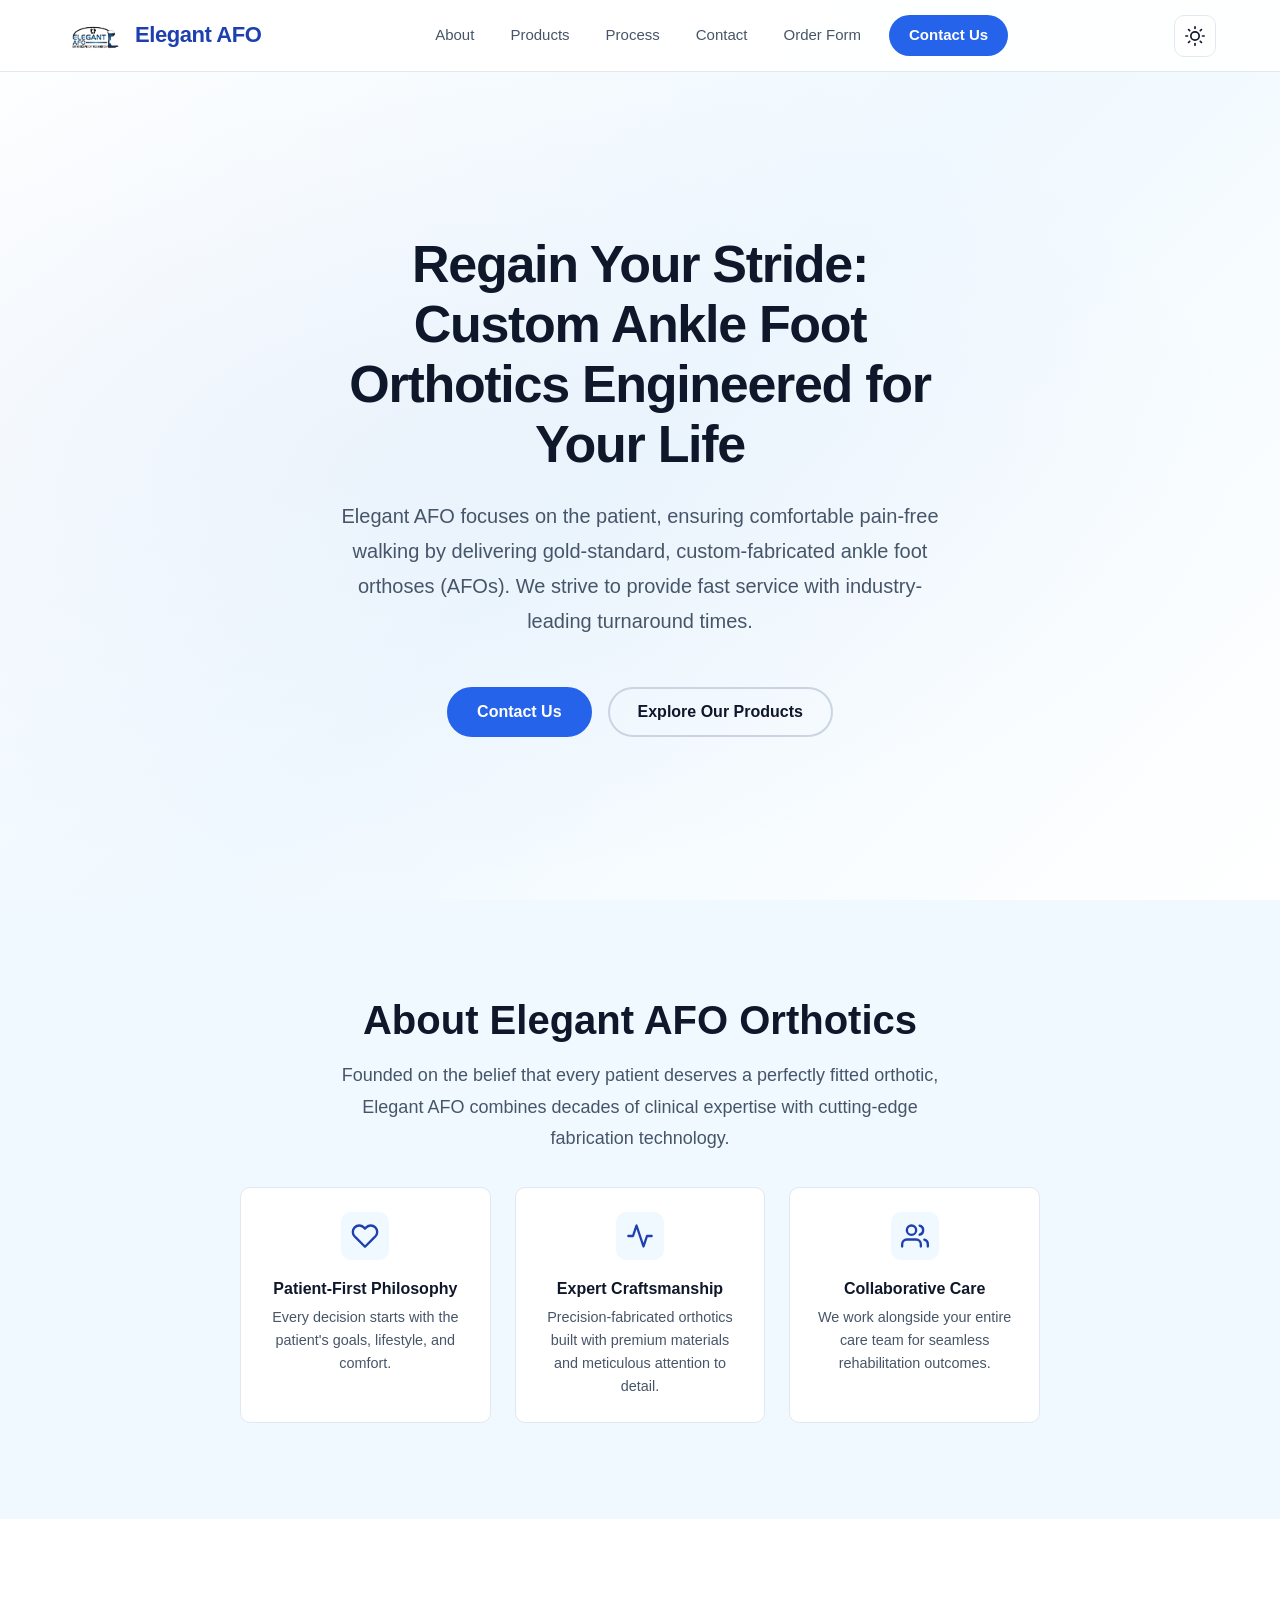
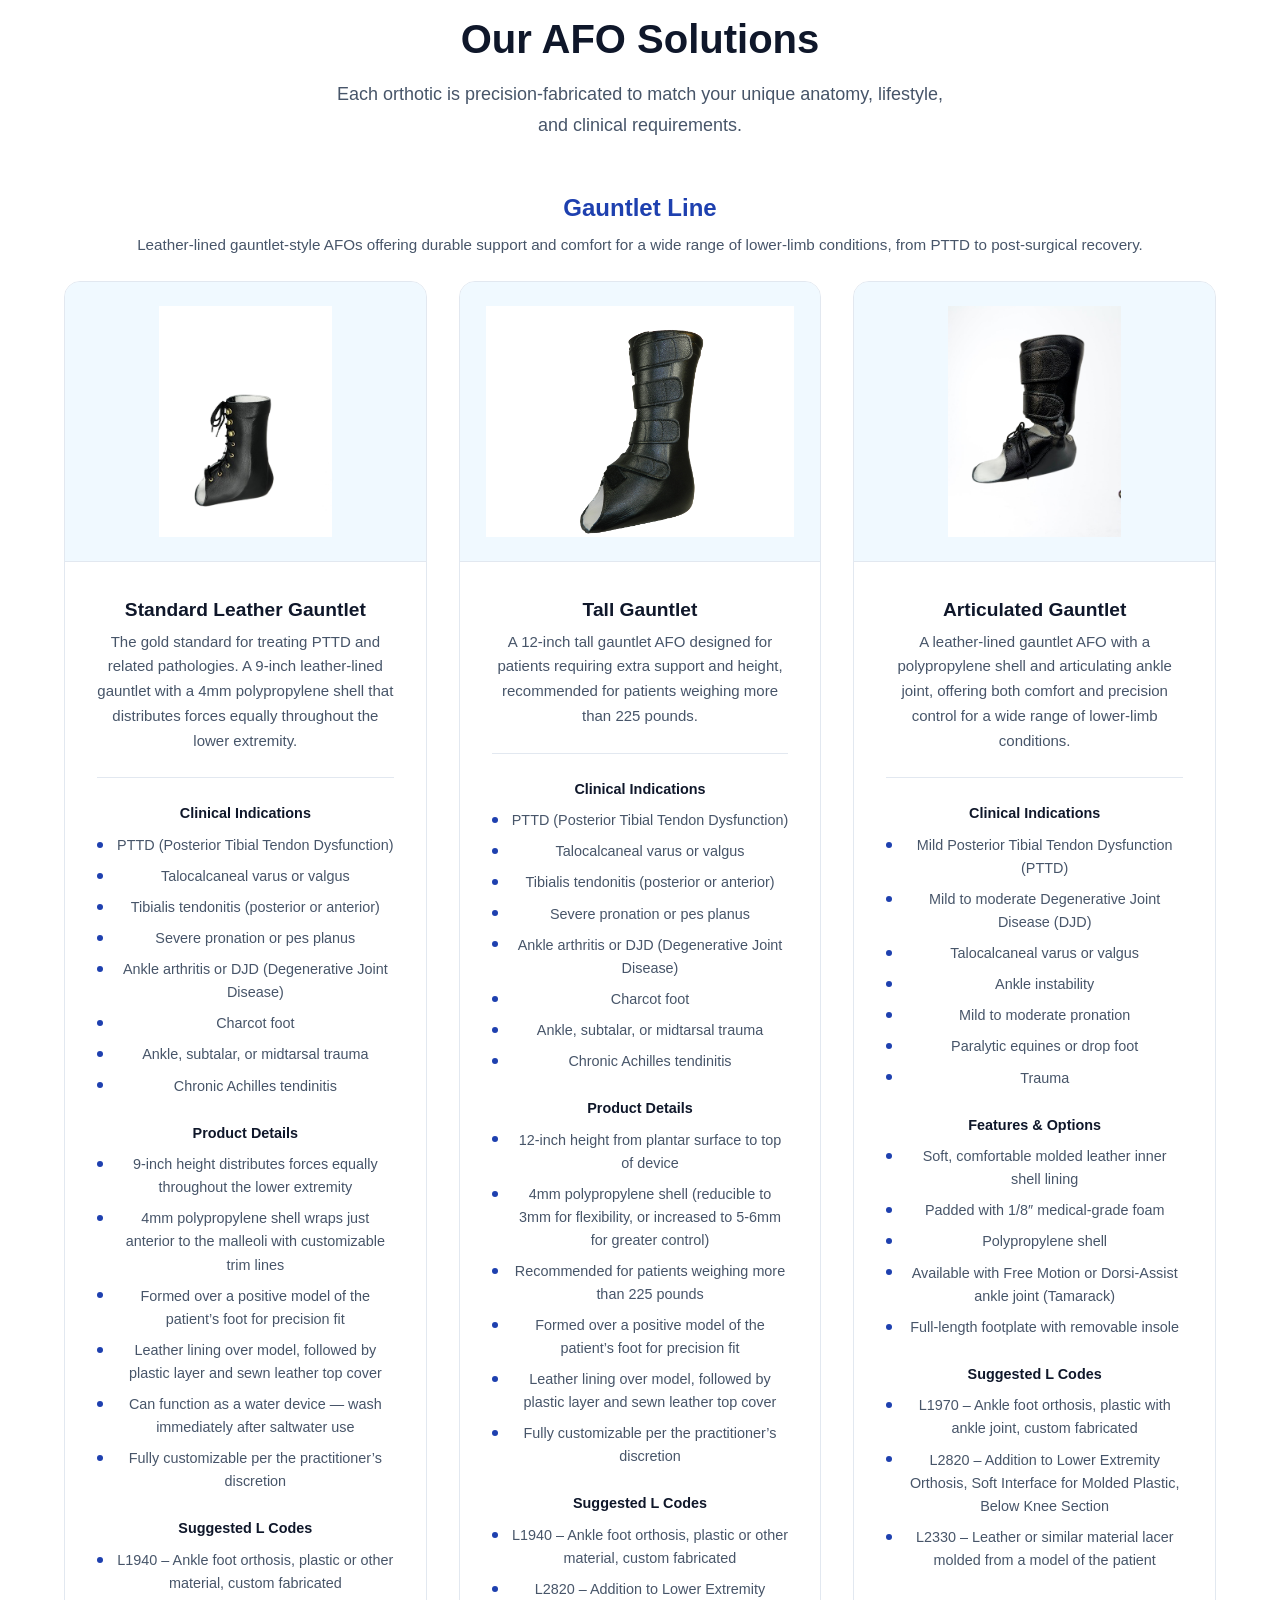
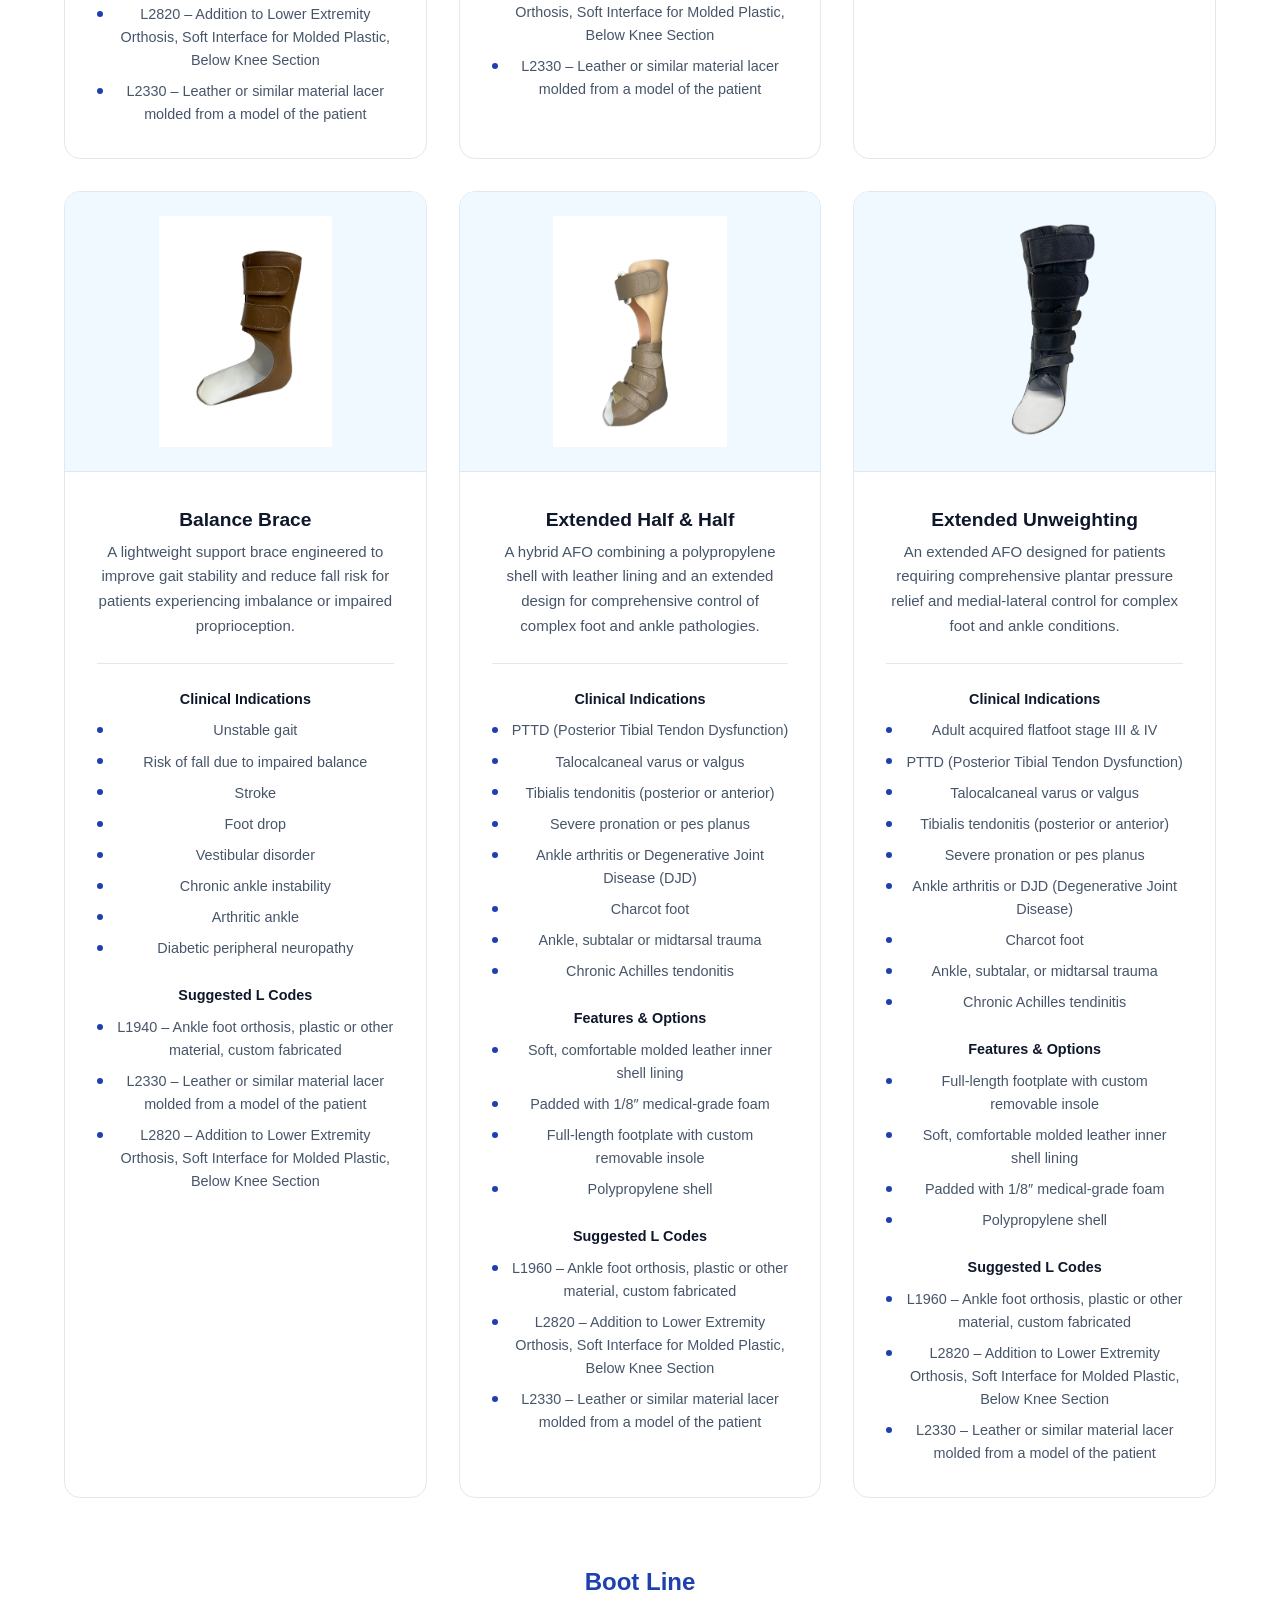
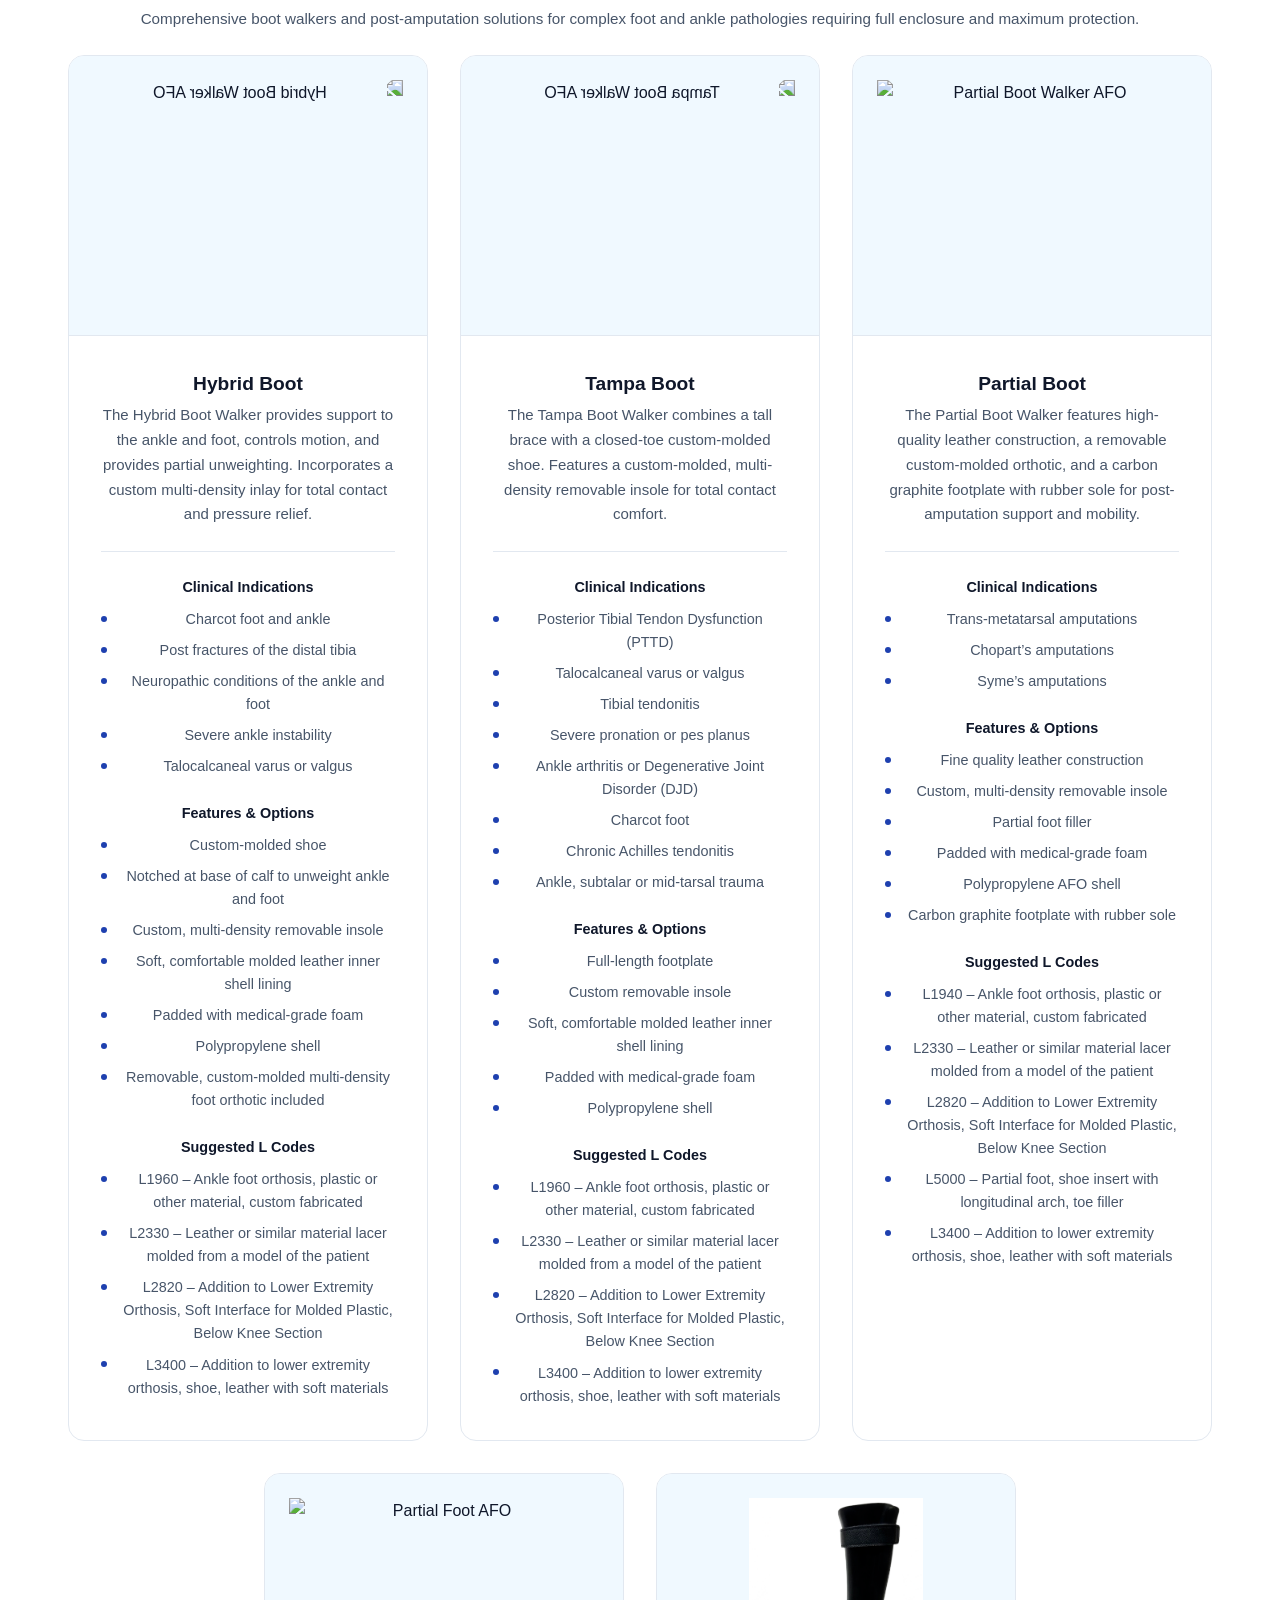
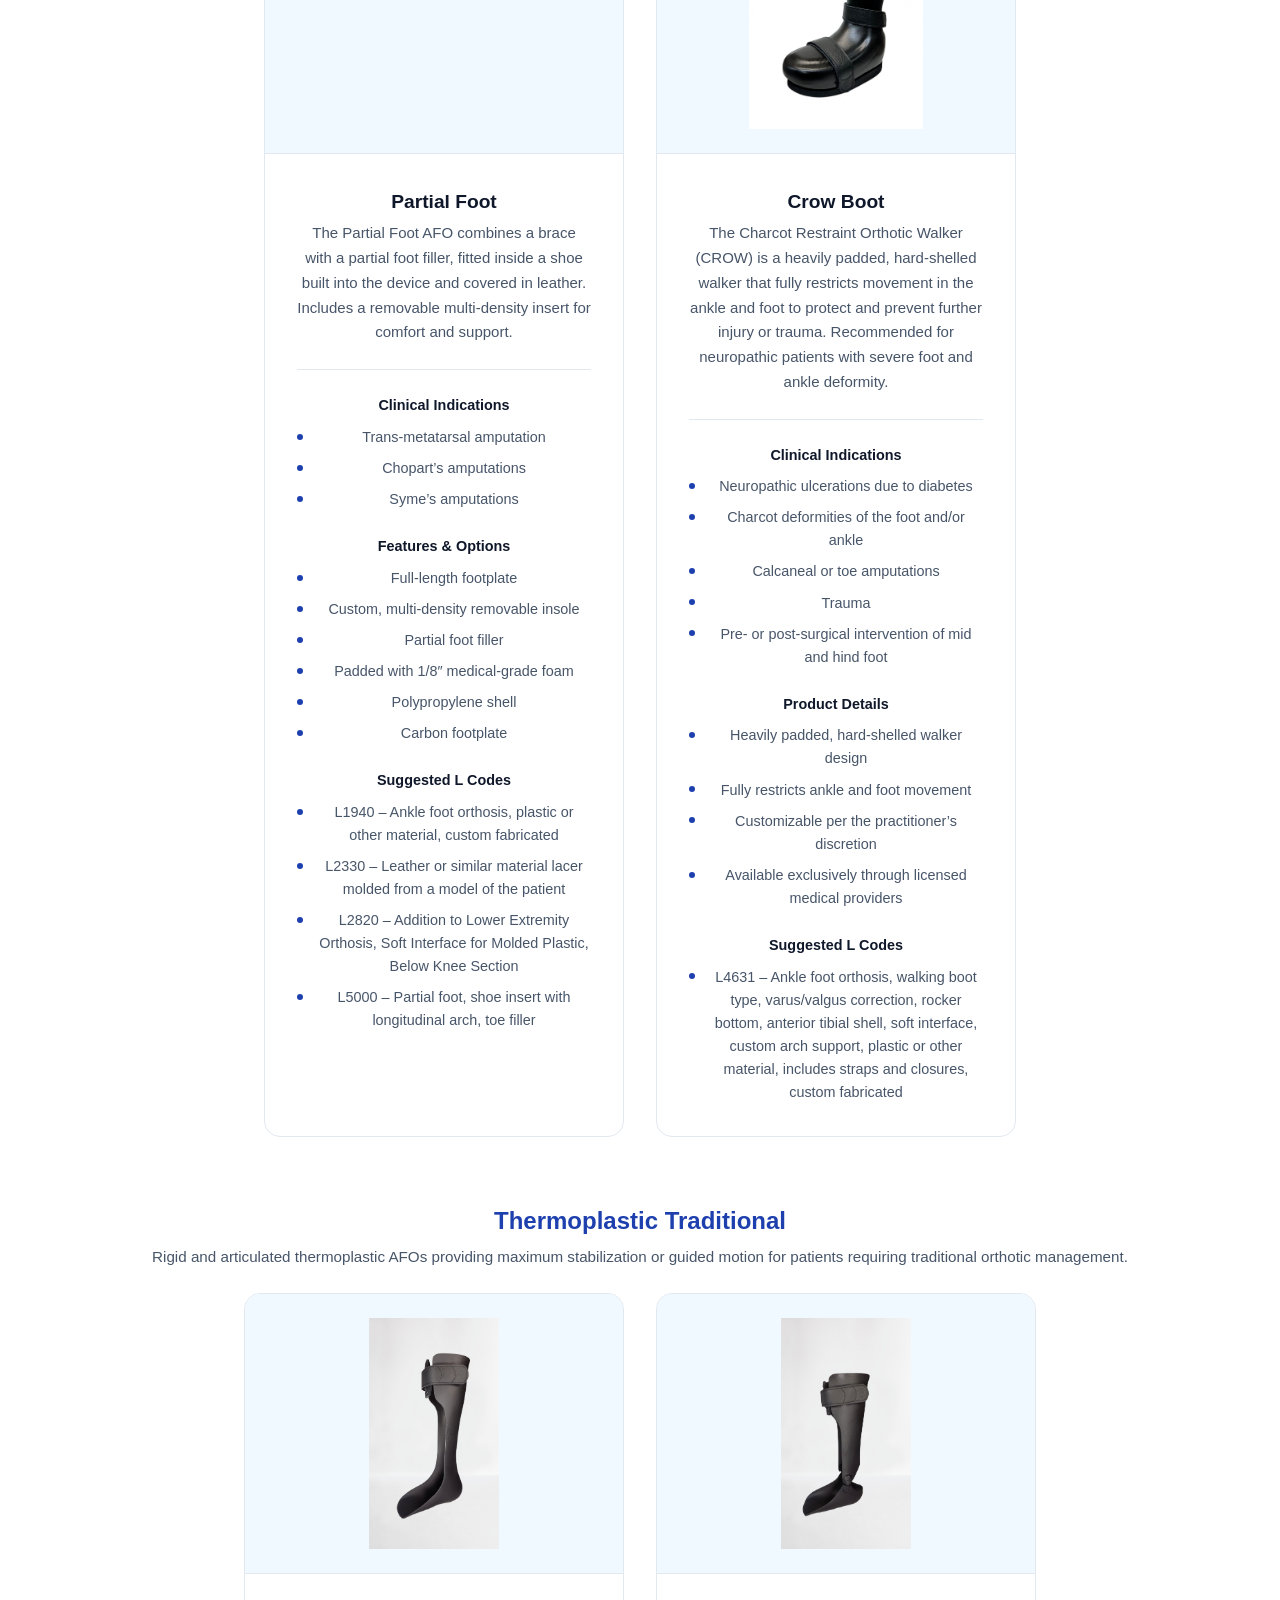
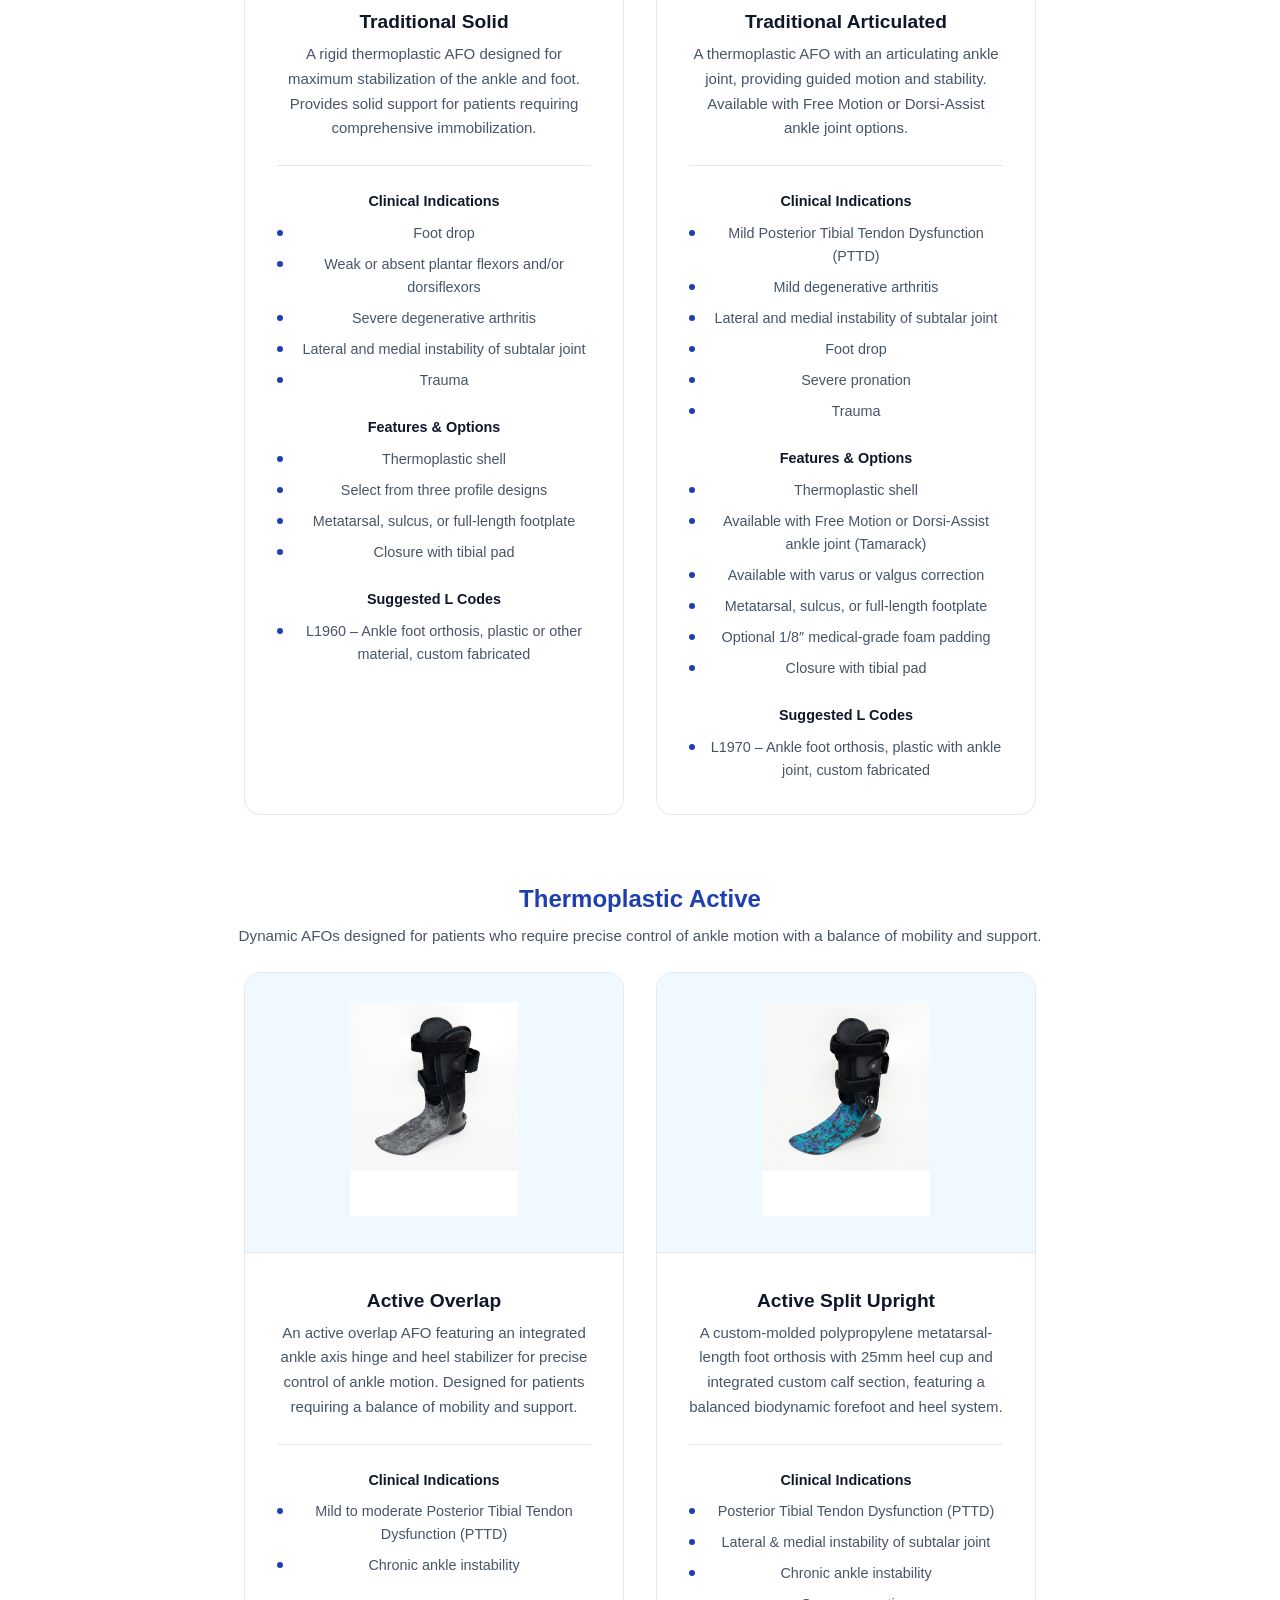
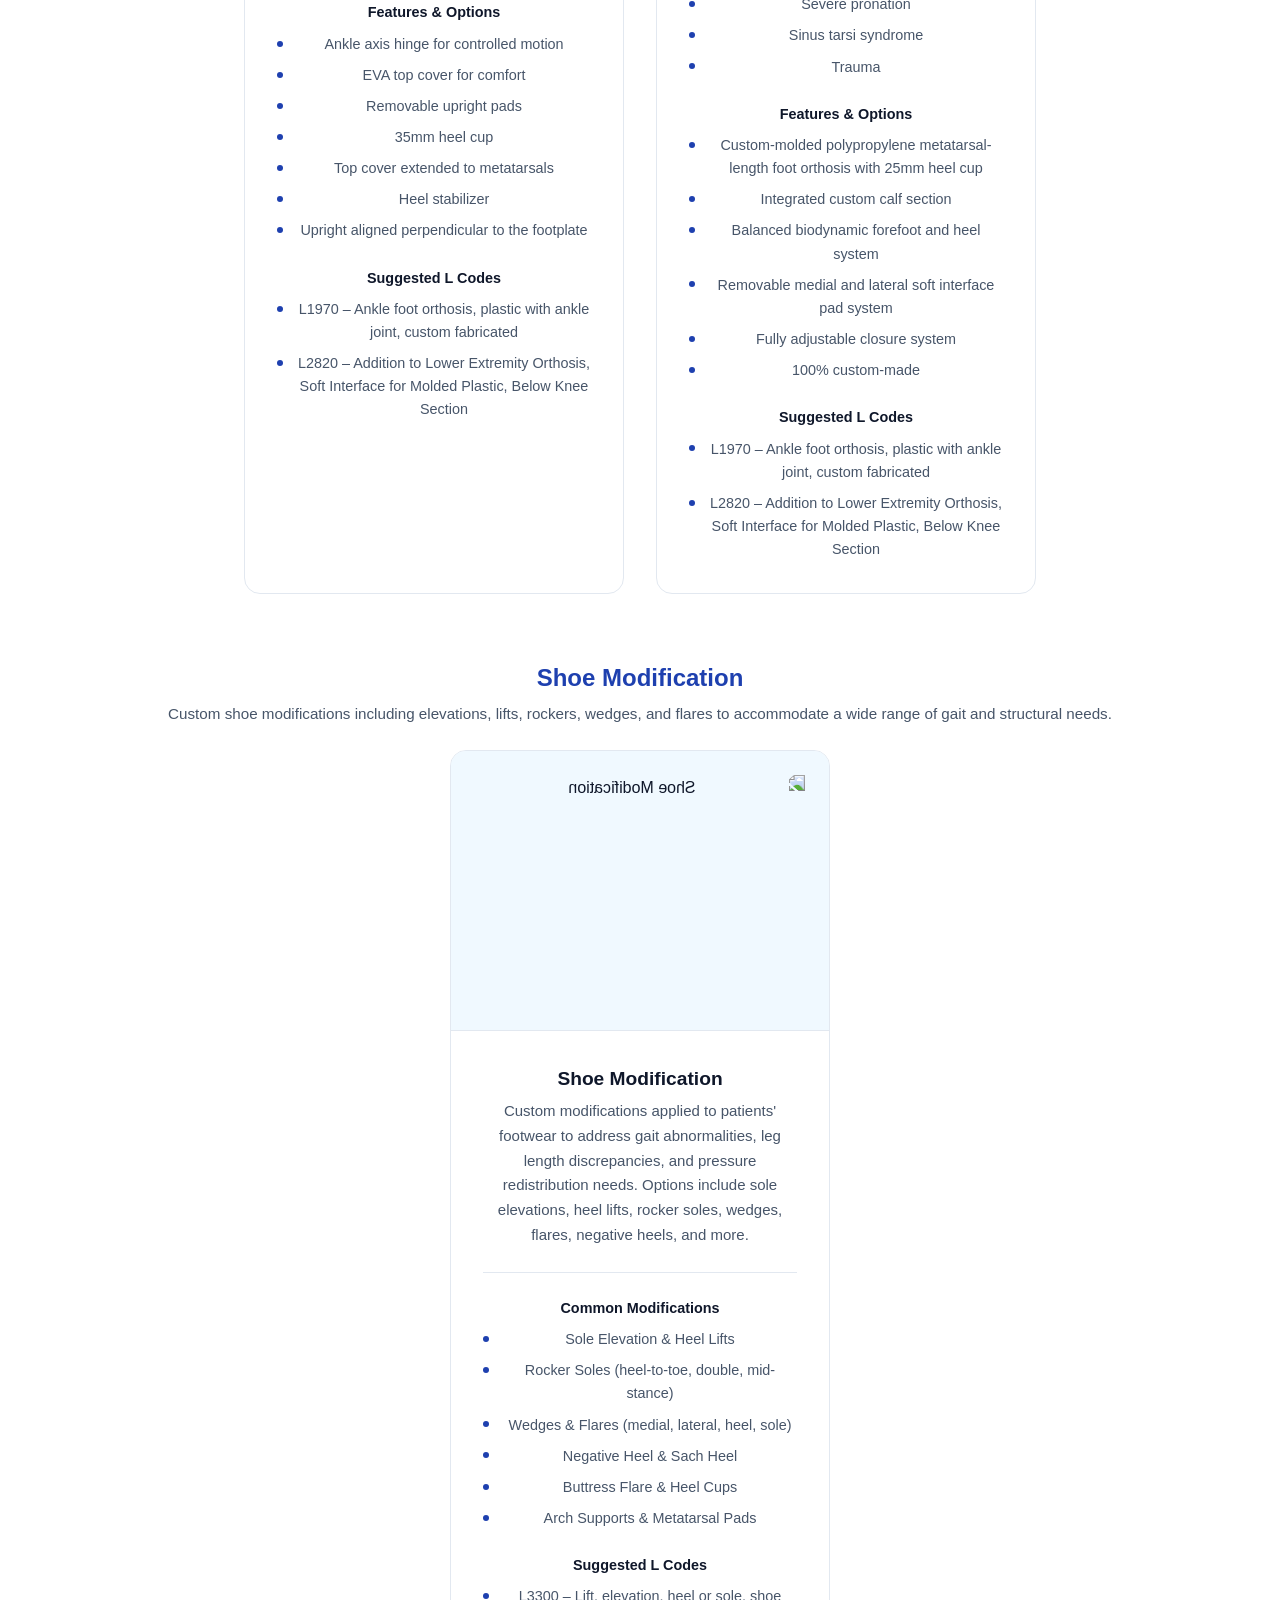
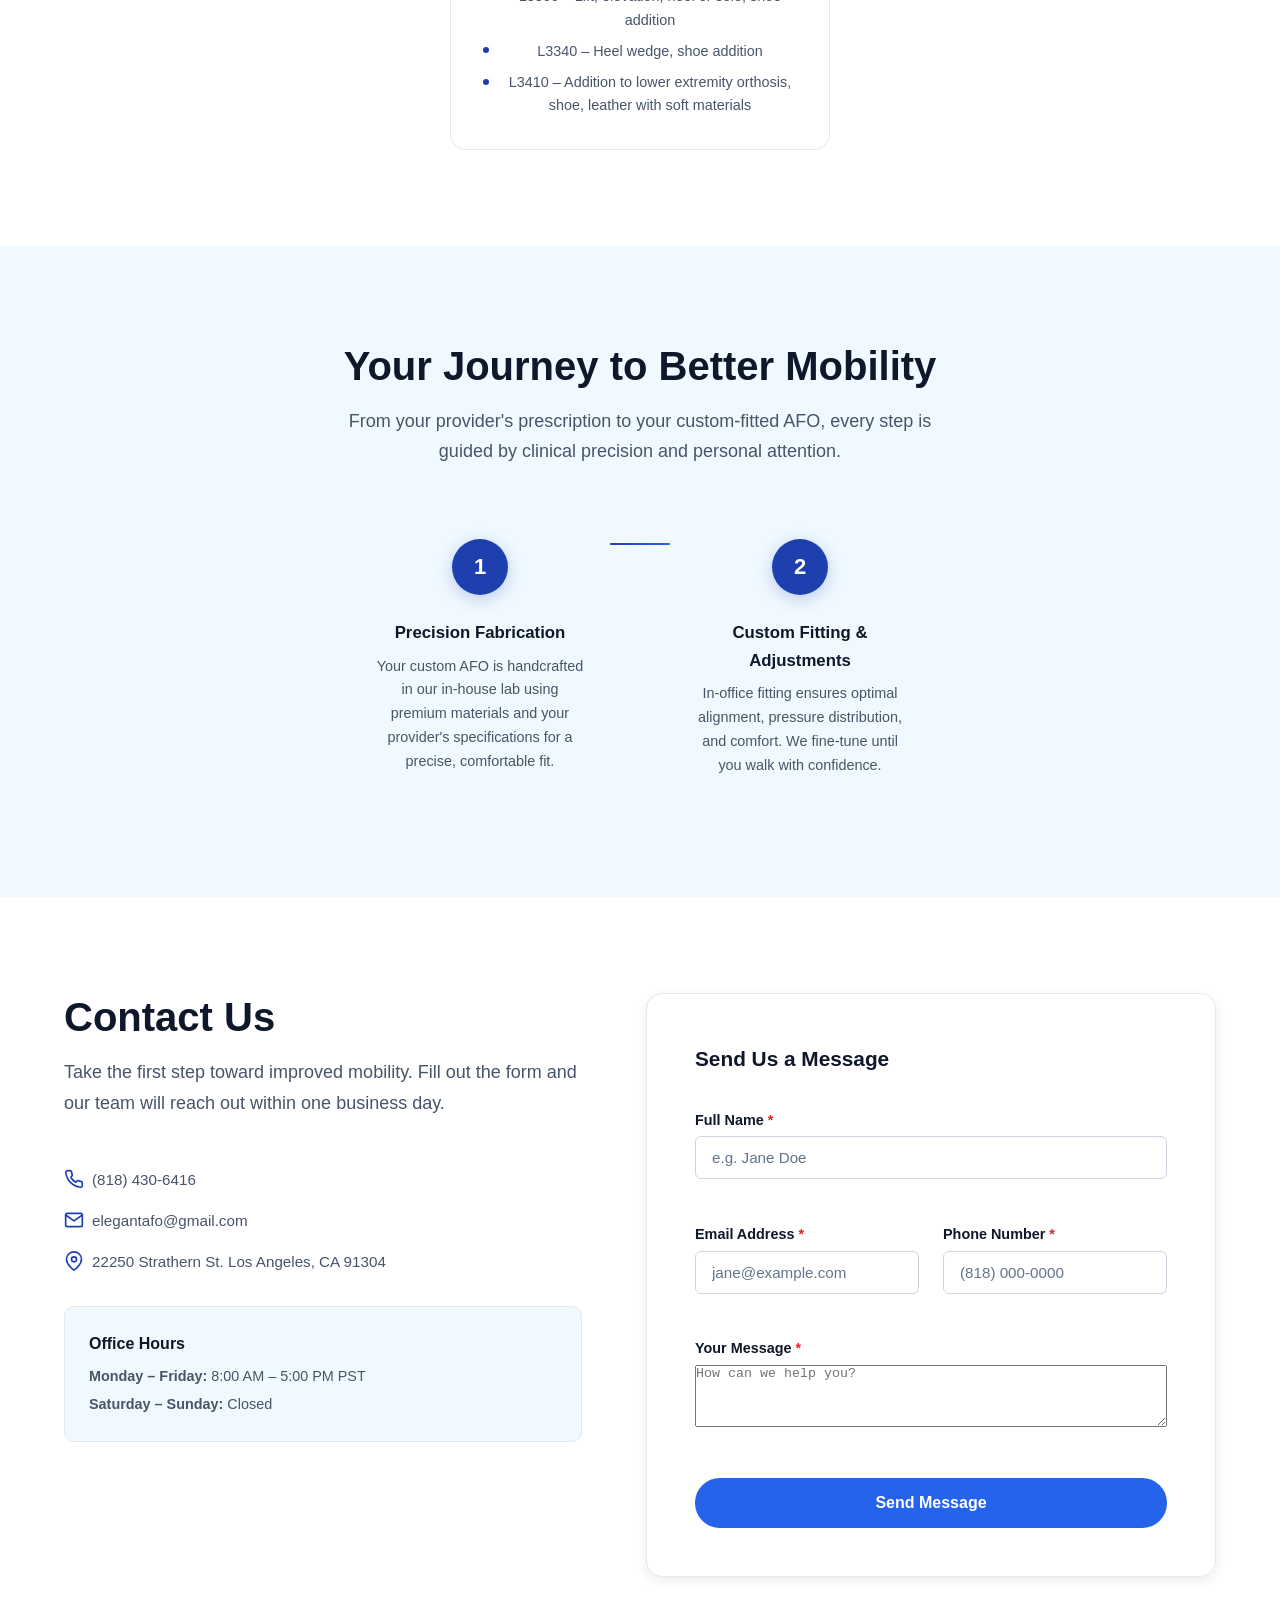
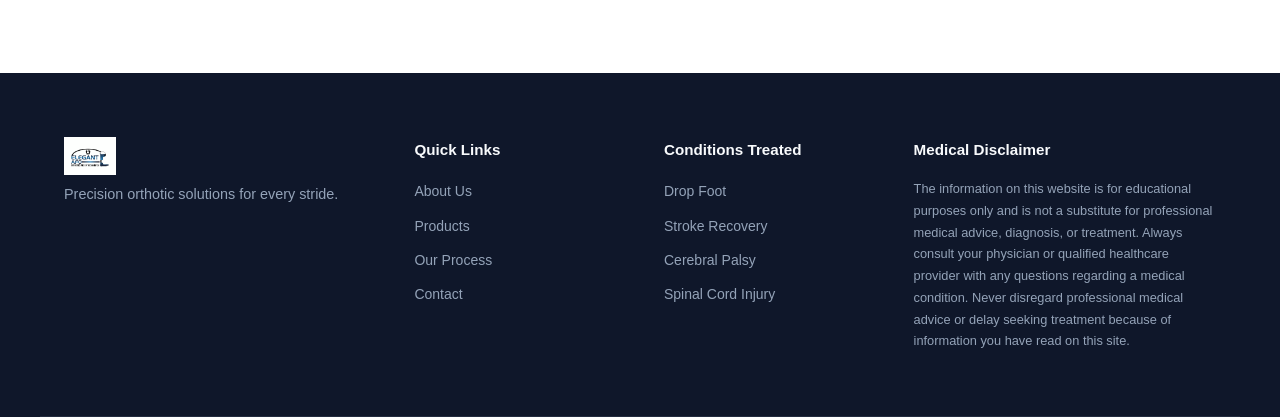
==== commit 58eb3b9e: "Restore Shoe Modification description and details" ====
--- a/index.html
+++ b/index.html
@@ -701,6 +701,24 @@
               </div>
               <div class="product-body">
                 <h3 class="product-title">Shoe Modification</h3>
+                <p class="product-desc">Custom modifications applied to patients' footwear to address gait abnormalities, leg length discrepancies, and pressure redistribution needs. Options include sole elevations, heel lifts, rocker soles, wedges, flares, negative heels, and more.</p>
+                <div class="product-details">
+                  <h4>Common Modifications</h4>
+                  <ul>
+                    <li>Sole Elevation &amp; Heel Lifts</li>
+                    <li>Rocker Soles (heel-to-toe, double, mid-stance)</li>
+                    <li>Wedges &amp; Flares (medial, lateral, heel, sole)</li>
+                    <li>Negative Heel &amp; Sach Heel</li>
+                    <li>Buttress Flare &amp; Heel Cups</li>
+                    <li>Arch Supports &amp; Metatarsal Pads</li>
+                  </ul>
+                  <h4>Suggested L Codes</h4>
+                  <ul>
+                    <li>L3300 &ndash; Lift, elevation, heel or sole, shoe addition</li>
+                    <li>L3340 &ndash; Heel wedge, shoe addition</li>
+                    <li>L3410 &ndash; Addition to lower extremity orthosis, shoe, leather with soft materials</li>
+                  </ul>
+                </div>
               </div>
             </article>
 
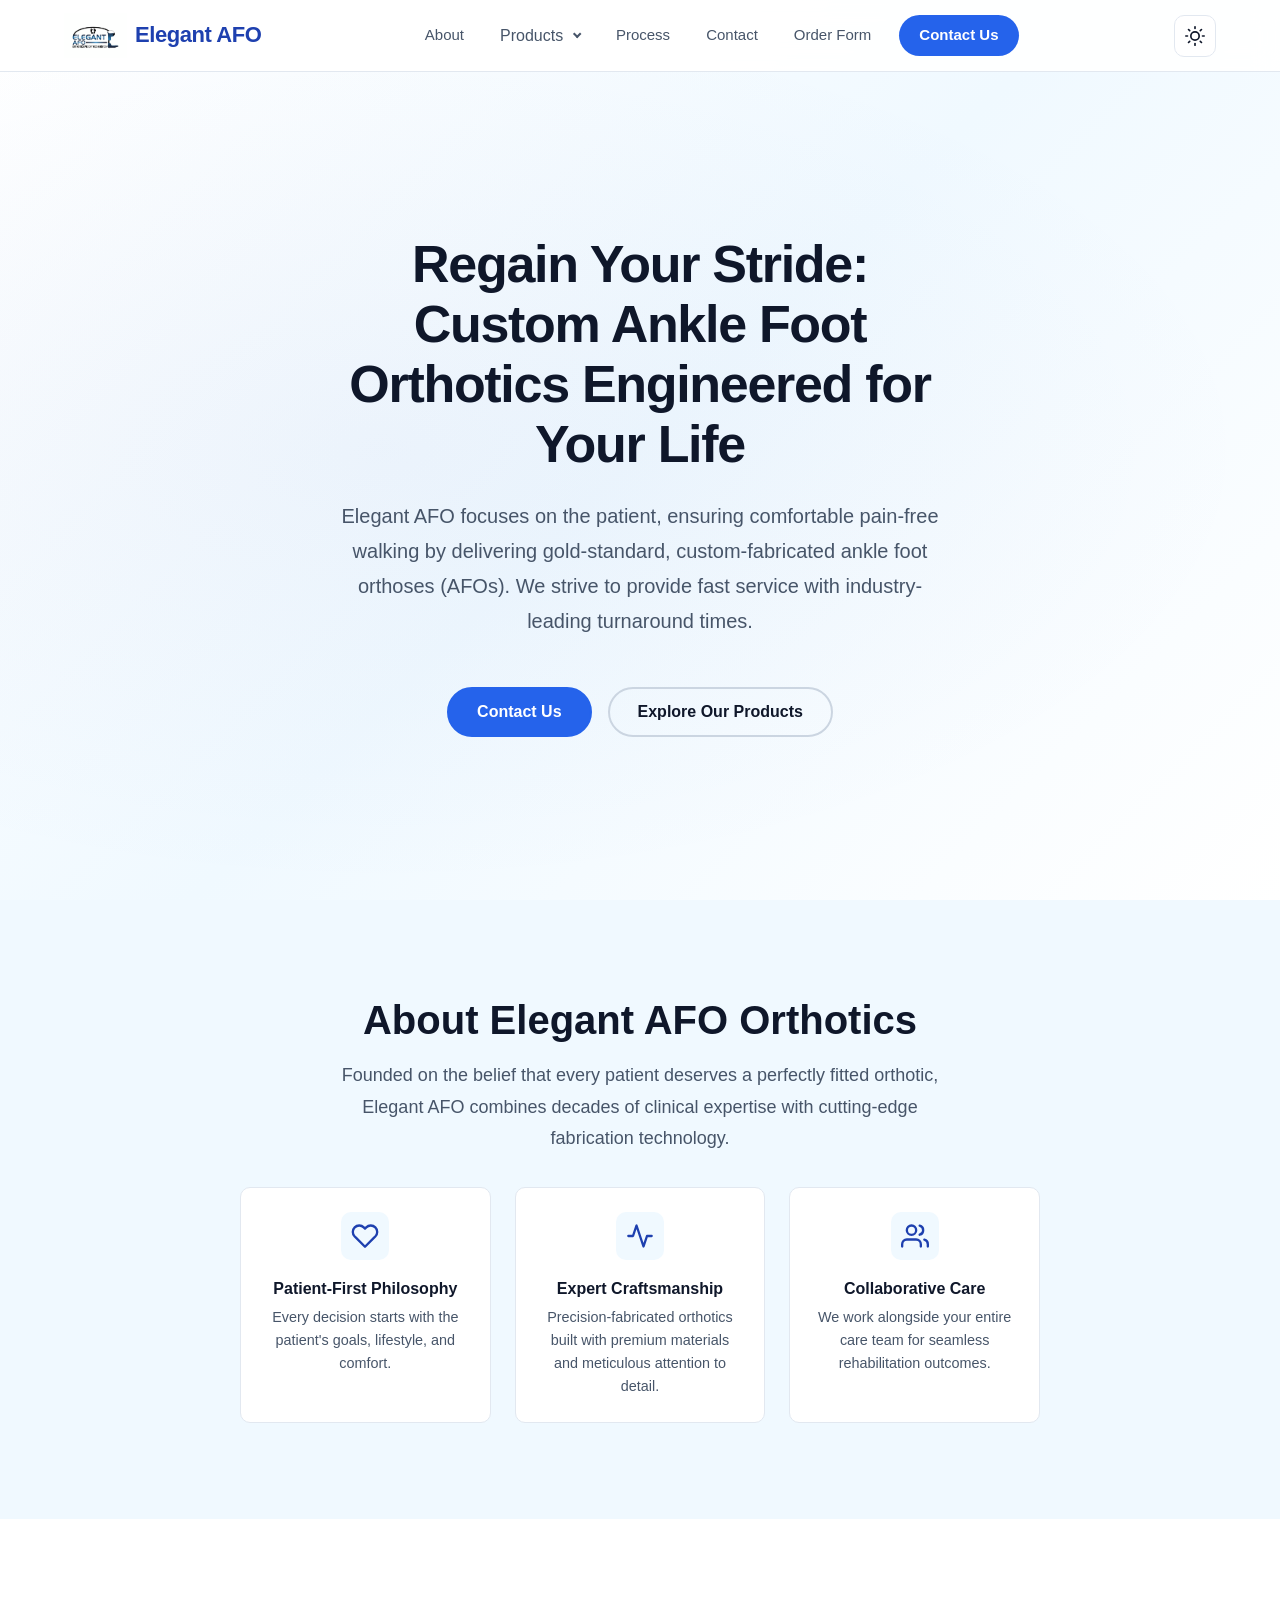
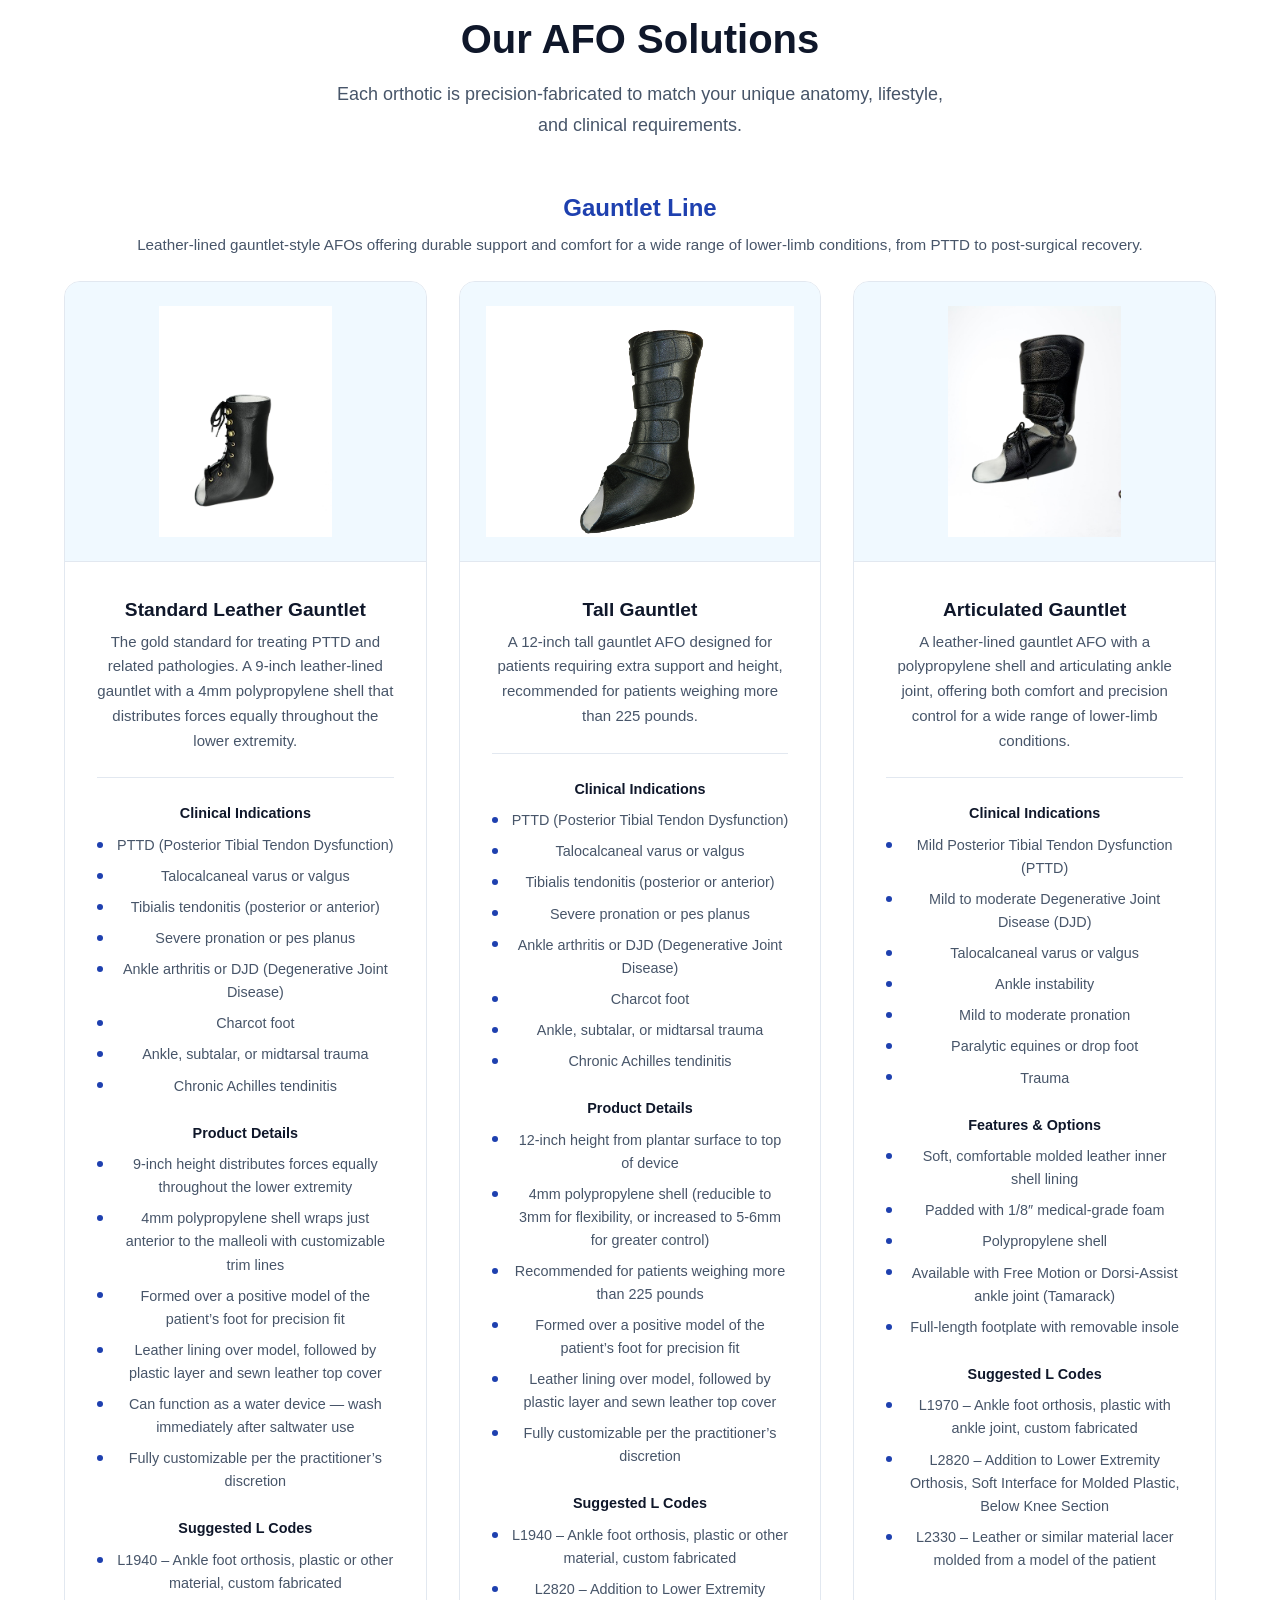
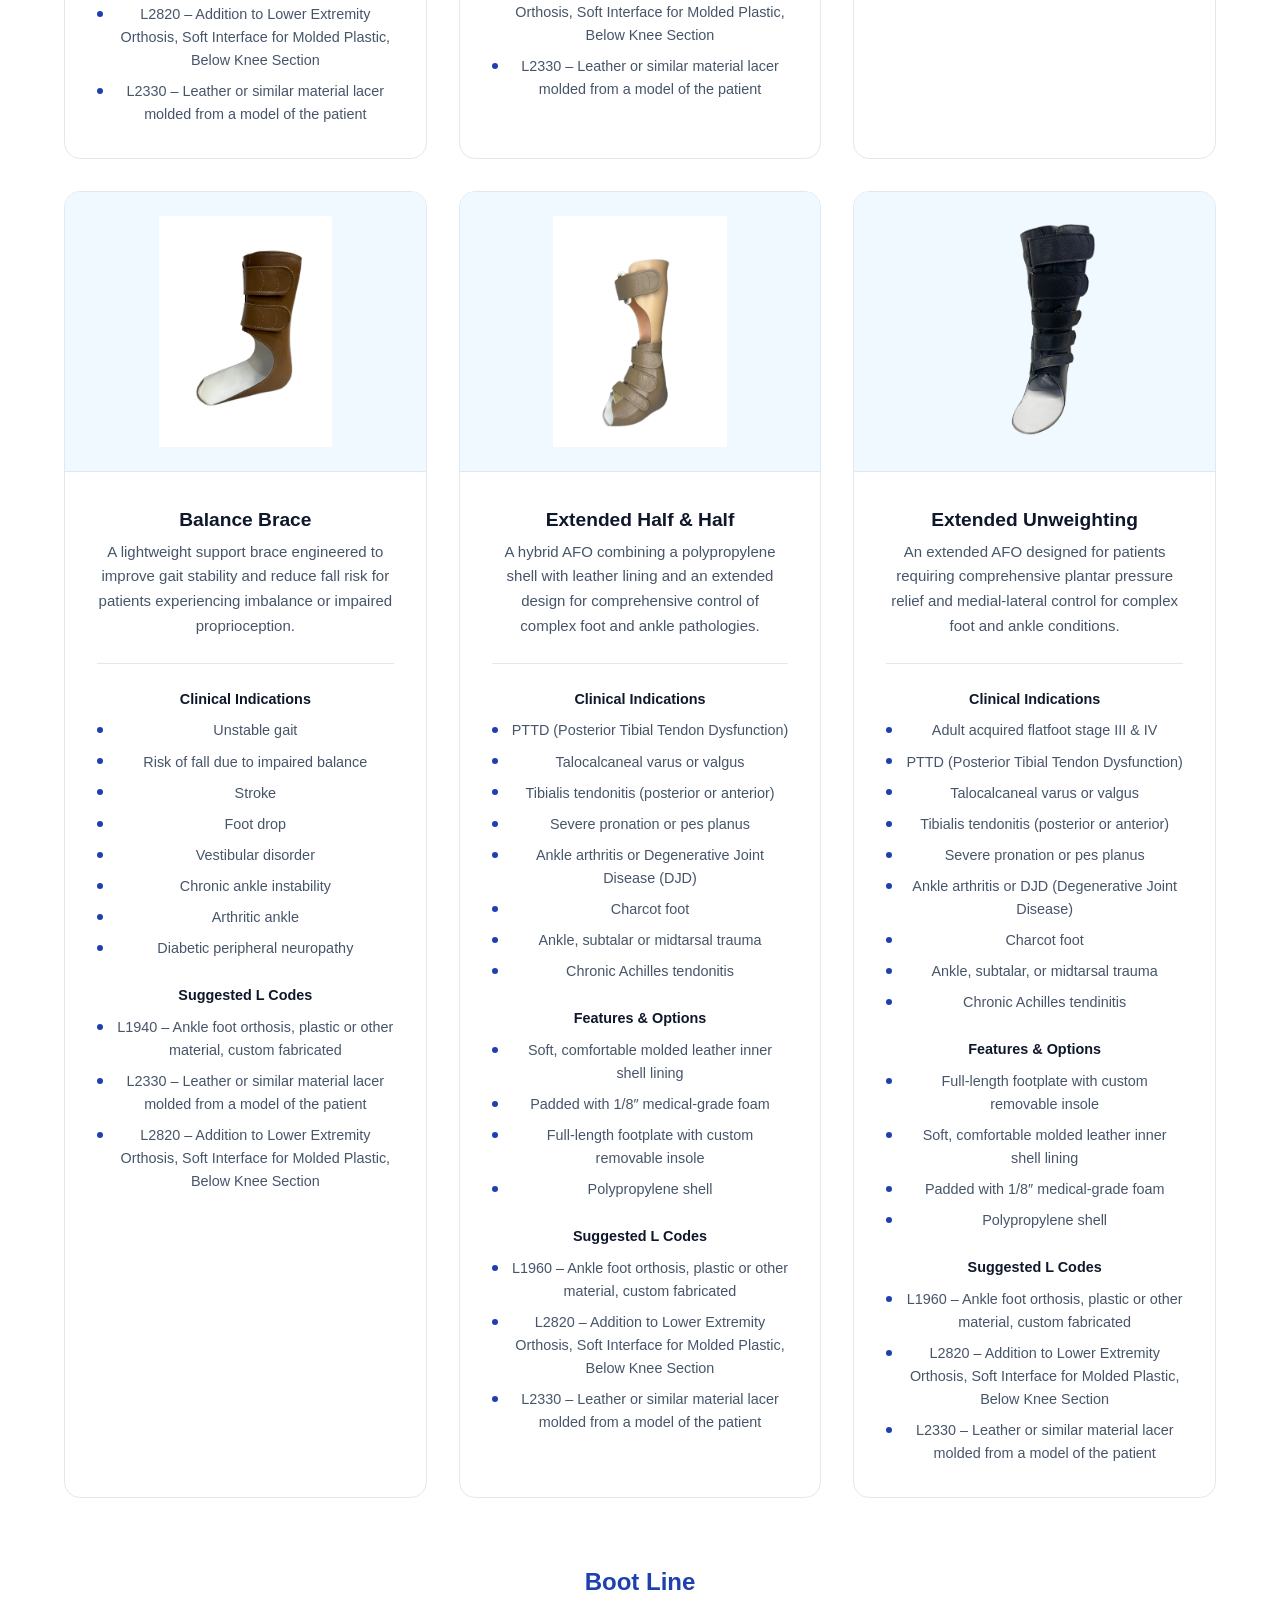
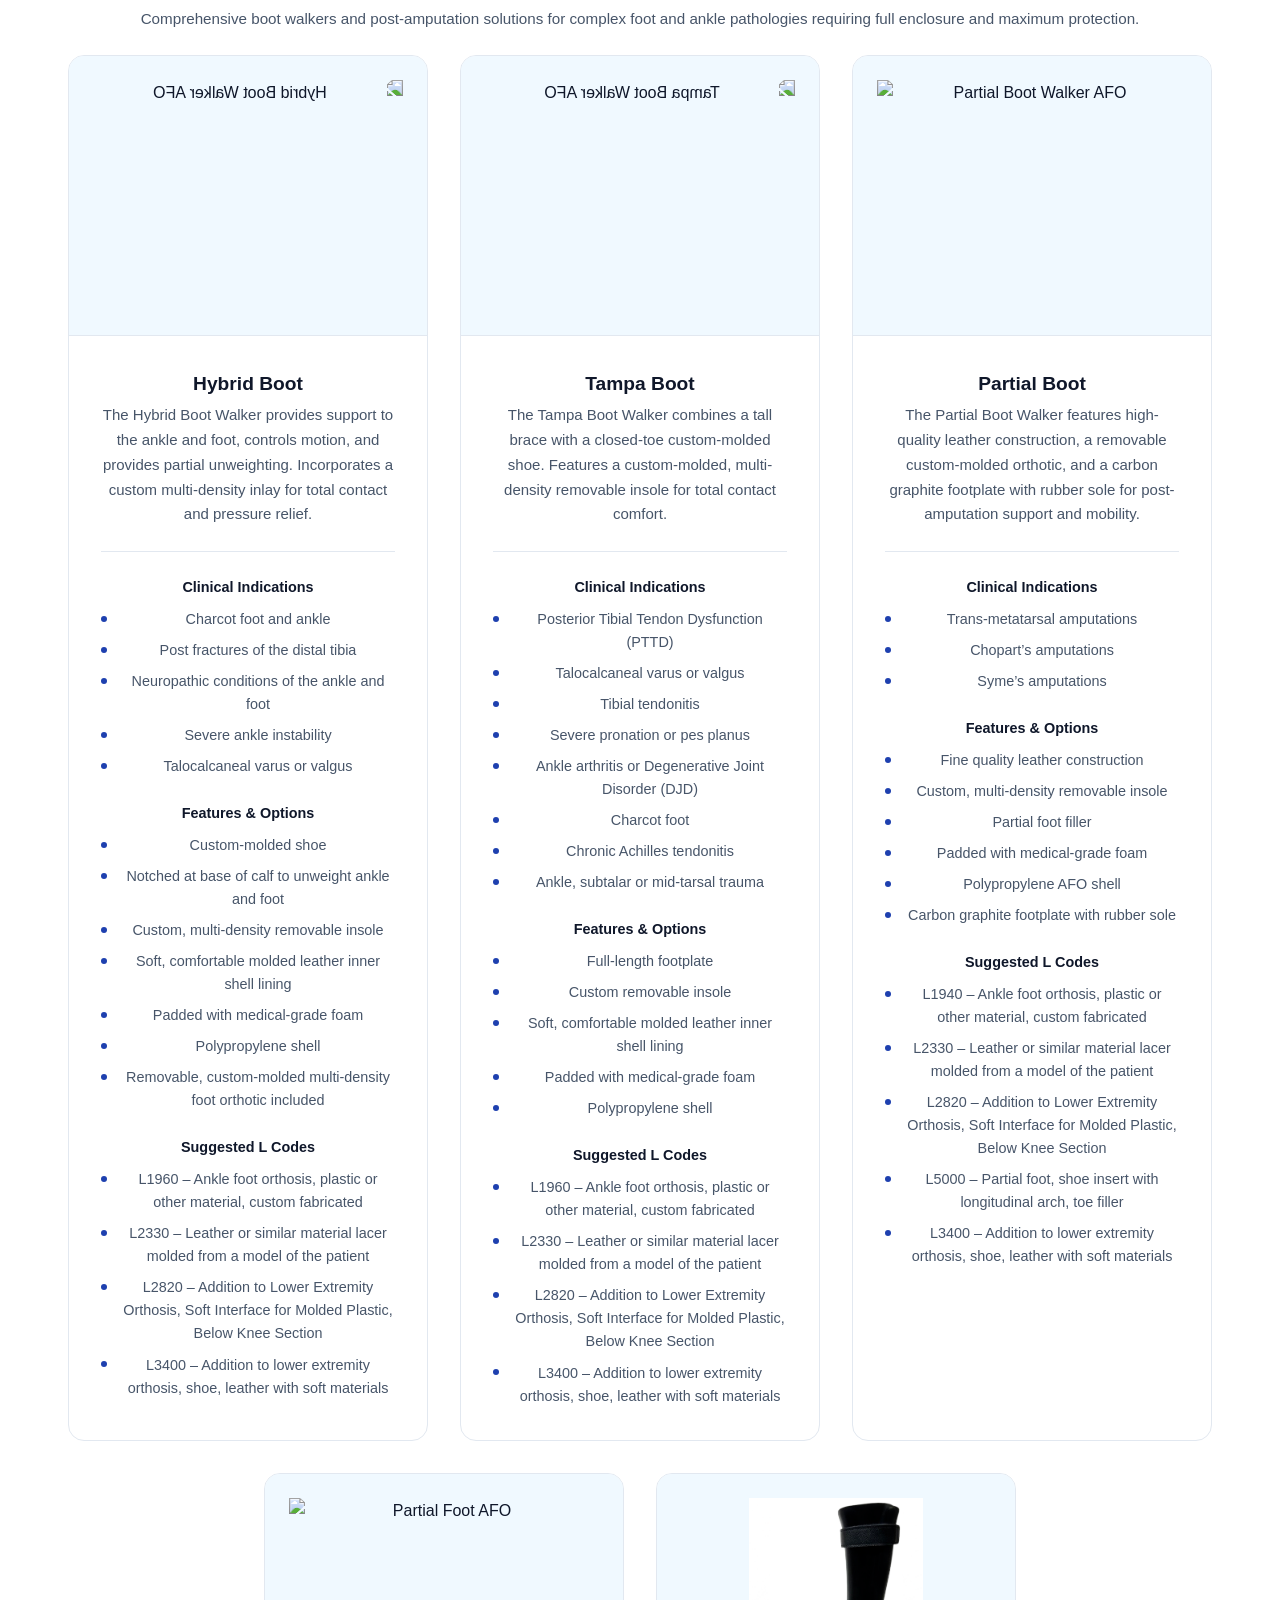
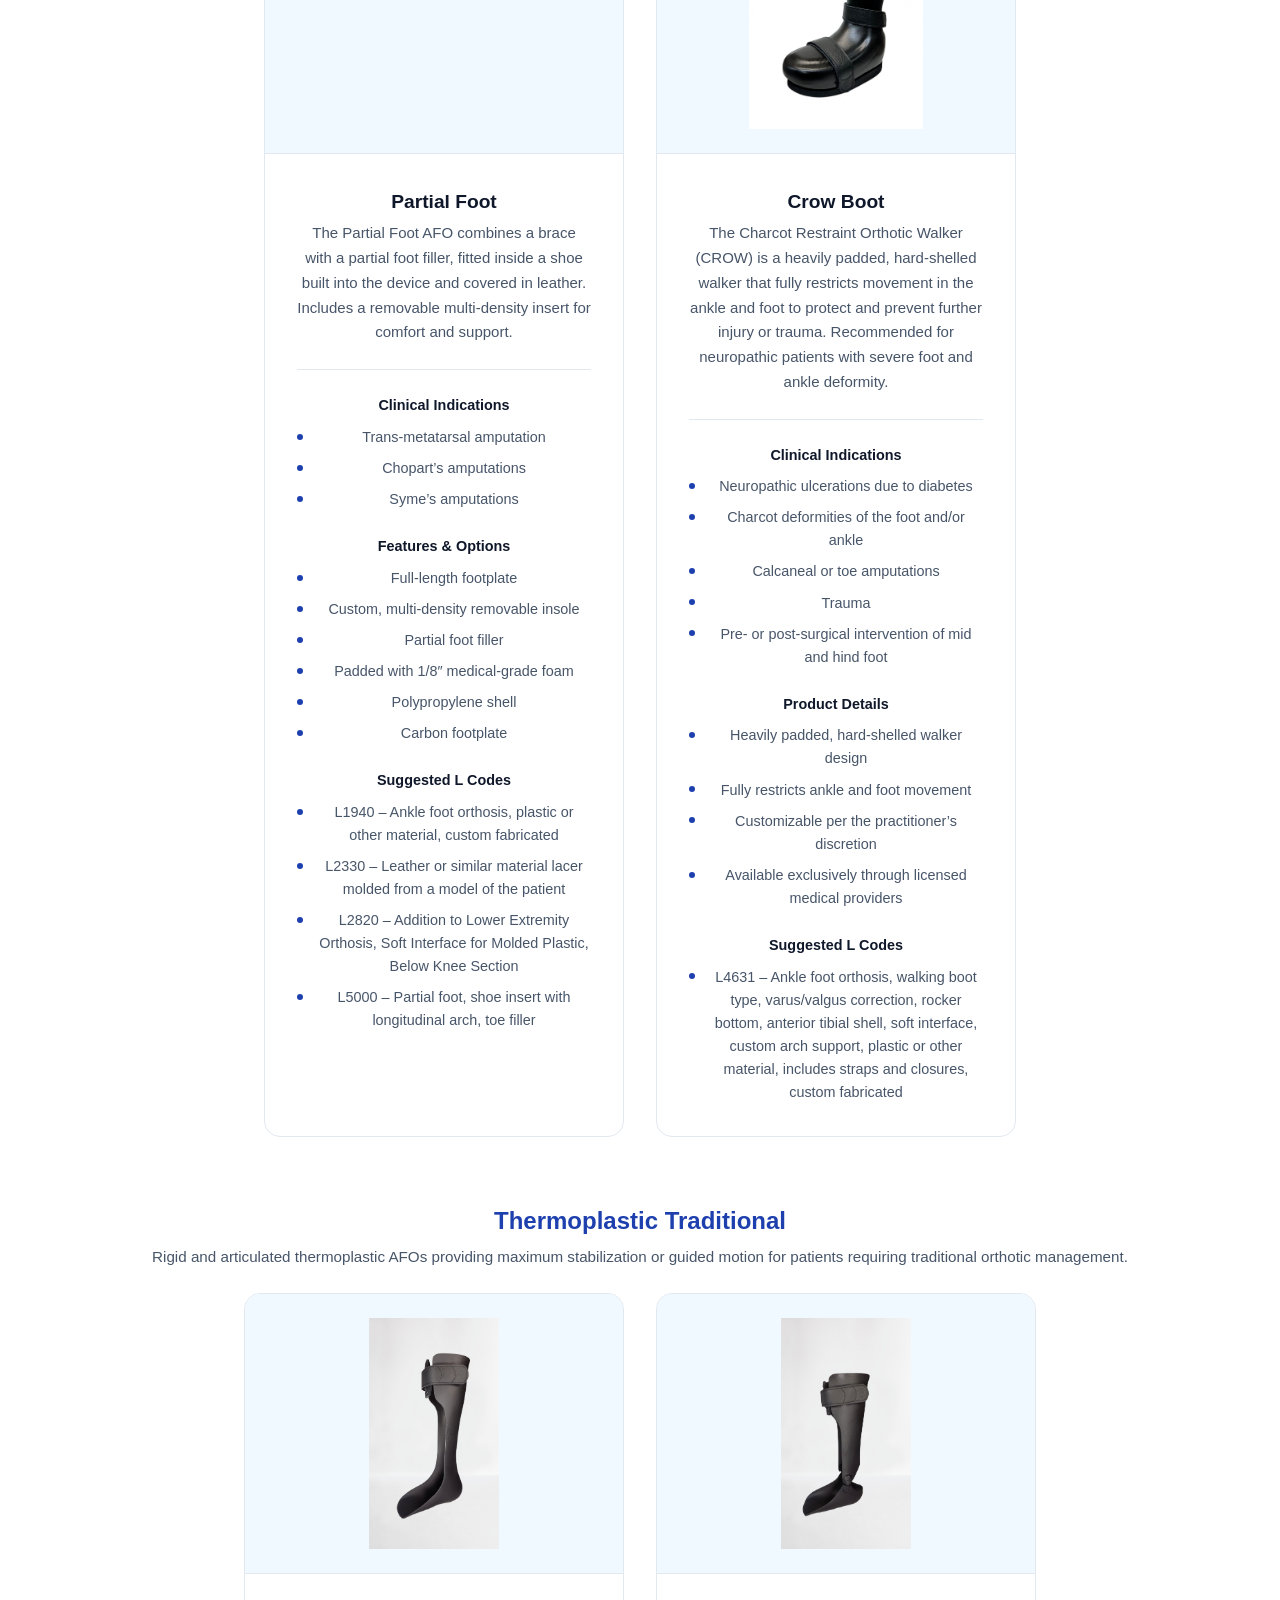
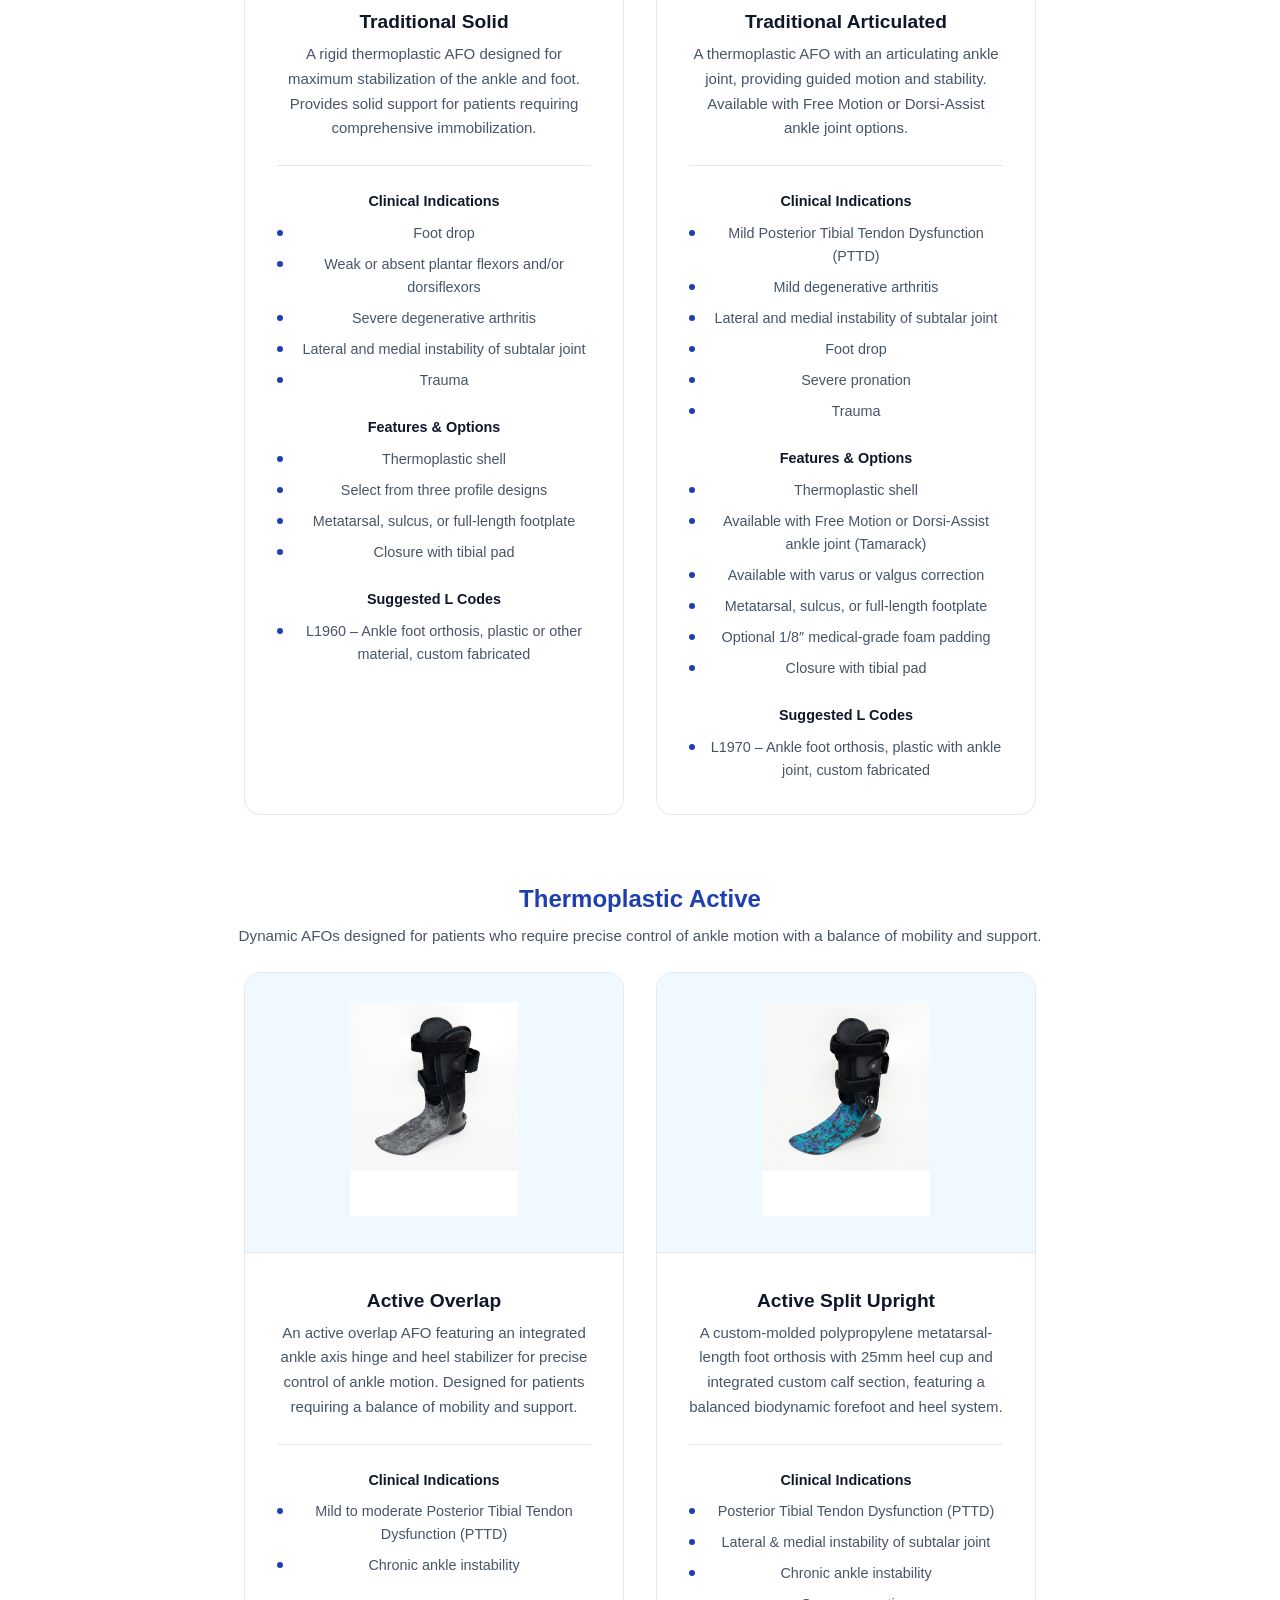
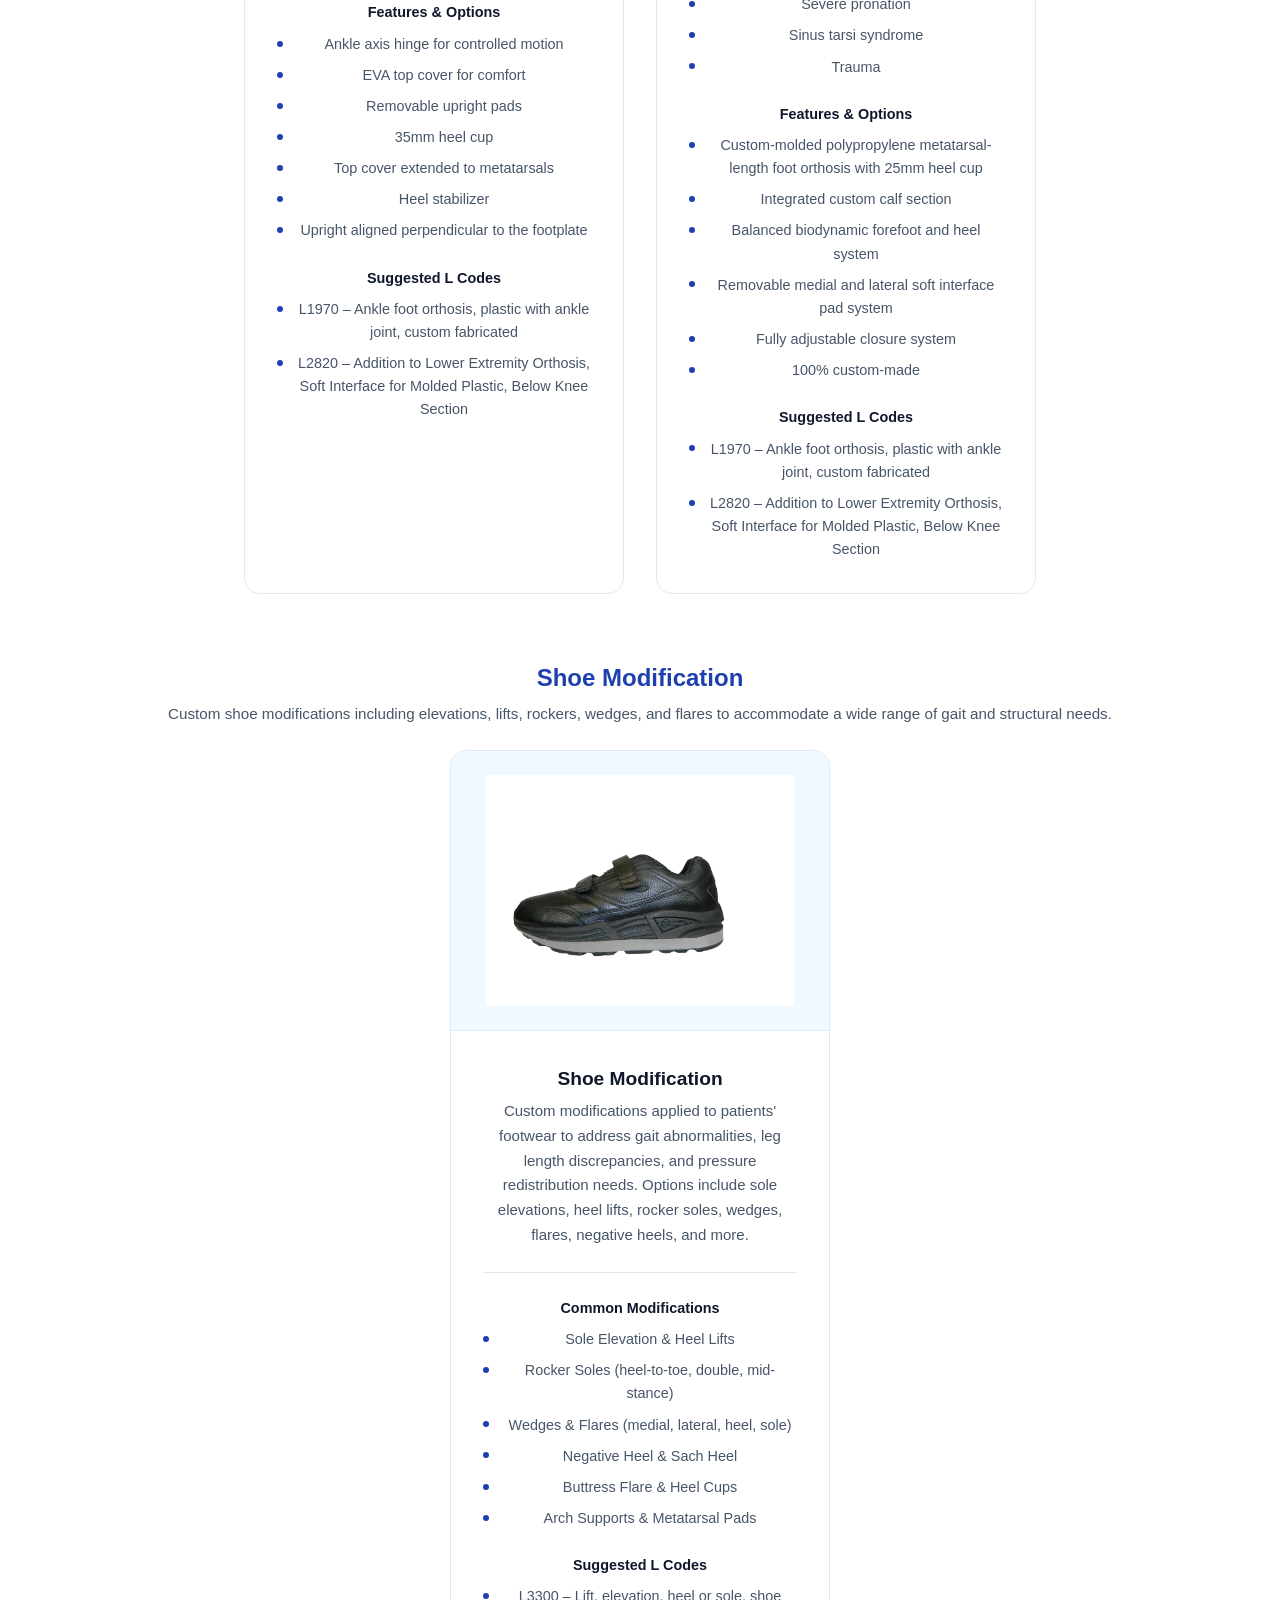
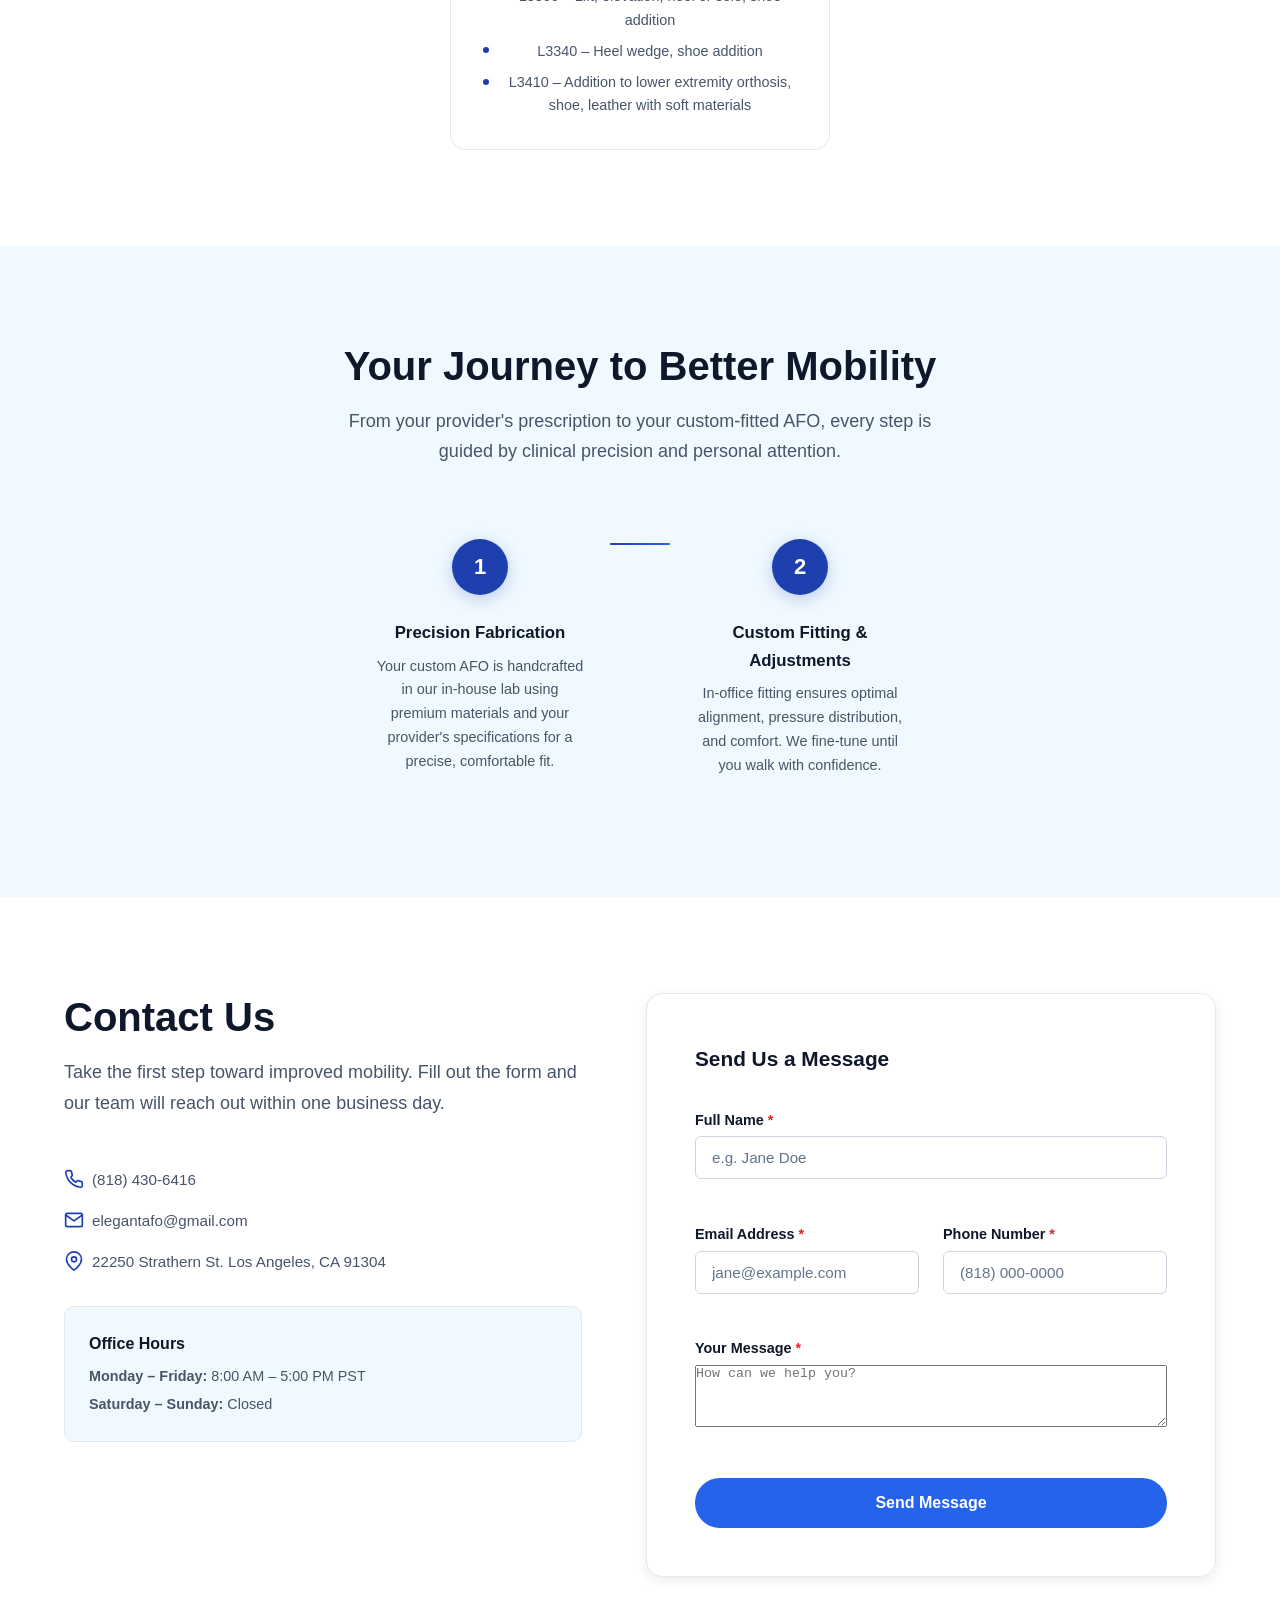
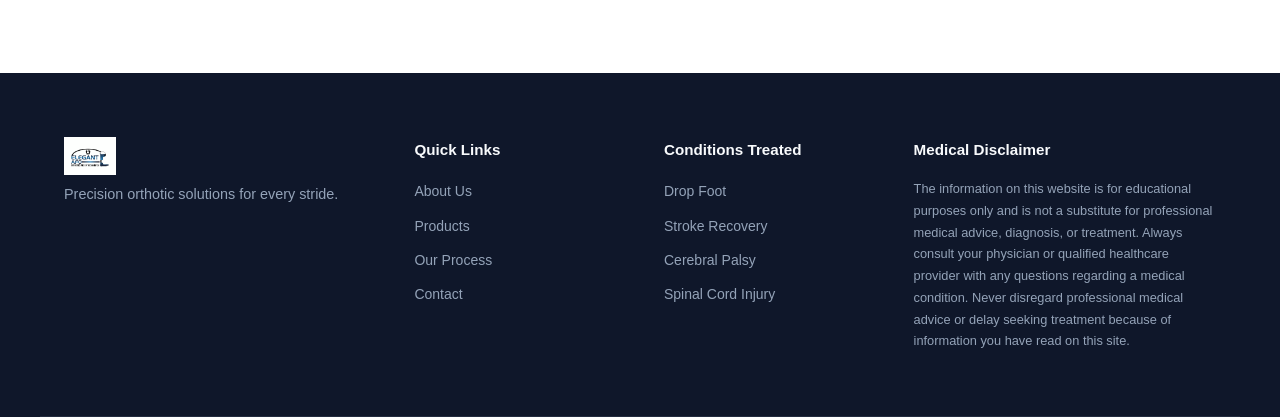
==== commit 4bb7011d: "Add dropdown menu to Products nav with 4 subsection links" ====
--- a/index.html
+++ b/index.html
@@ -26,7 +26,15 @@
 
         <ul class="nav-links" id="primary-nav" role="menubar">
           <li role="none"><a href="#about" role="menuitem" class="nav-link">About</a></li>
-          <li role="none"><a href="#products" role="menuitem" class="nav-link">Products</a></li>
+          <li role="none" class="nav-dropdown">
+            <button type="button" class="nav-link nav-dropdown-toggle" aria-haspopup="true" aria-expanded="false">Products</button>
+            <ul class="nav-dropdown-menu" role="menu">
+              <li role="none"><a href="#sub-gauntlet" role="menuitem" class="nav-dropdown-link">Gauntlet Line</a></li>
+              <li role="none"><a href="#sub-boot" role="menuitem" class="nav-dropdown-link">Boot Line</a></li>
+              <li role="none"><a href="#sub-thermo" role="menuitem" class="nav-dropdown-link">Thermoplastic</a></li>
+              <li role="none"><a href="#sub-shoe" role="menuitem" class="nav-dropdown-link">Shoe Modification</a></li>
+            </ul>
+          </li>
           <li role="none"><a href="#process" role="menuitem" class="nav-link">Process</a></li>
           <li role="none"><a href="#contact" role="menuitem" class="nav-link">Contact</a></li>
           <li role="none"><a href="order.html" role="menuitem" class="nav-link">Order Form</a></li>
@@ -69,7 +77,7 @@
         </p>
         <div class="hero-actions">
           <a href="#contact" class="btn btn-primary">Contact Us</a>
-          <a href="#products" class="btn btn-secondary">Explore Our Products</a>
+          <a href="#sub-gauntlet" class="btn btn-secondary">Explore Our Products</a>
         </div>
       </div>
 
@@ -118,7 +126,7 @@
         <p class="section-lead">Each orthotic is precision-fabricated to match your unique anatomy, lifestyle, and clinical requirements.</p>
 
         <!-- ====== Gauntlet Line ====== -->
-        <div class="product-subsection">
+        <div class="product-subsection" id="sub-gauntlet">
           <h3 class="subsection-title">Gauntlet Line</h3>
           <p class="subsection-desc">Leather-lined gauntlet-style AFOs offering durable support and comfort for a wide range of lower-limb conditions, from PTTD to post-surgical recovery.</p>
           <div class="subsection-grid">
@@ -347,7 +355,7 @@
         </div>
 
         <!-- ====== Boot Line ====== -->
-        <div class="product-subsection">
+        <div class="product-subsection" id="sub-boot">
           <h3 class="subsection-title">Boot Line</h3>
           <p class="subsection-desc">Comprehensive boot walkers and post-amputation solutions for complex foot and ankle pathologies requiring full enclosure and maximum protection.</p>
           <div class="subsection-grid subsection-grid--browse">
@@ -536,7 +544,7 @@
         </div>
 
         <!-- ====== Thermoplastic Traditional ====== -->
-        <div class="product-subsection">
+        <div class="product-subsection" id="sub-thermo">
           <h3 class="subsection-title">Thermoplastic Traditional</h3>
           <p class="subsection-desc">Rigid and articulated thermoplastic AFOs providing maximum stabilization or guided motion for patients requiring traditional orthotic management.</p>
           <div class="subsection-grid subsection-grid--centered">
@@ -690,7 +698,7 @@
         </div>
 
         <!-- ====== Shoe Modification ====== -->
-        <div class="product-subsection">
+        <div class="product-subsection" id="sub-shoe">
           <h3 class="subsection-title">Shoe Modification</h3>
           <p class="subsection-desc">Custom shoe modifications including elevations, lifts, rockers, wedges, and flares to accommodate a wide range of gait and structural needs.</p>
           <div class="subsection-grid subsection-grid--centered">
@@ -836,7 +844,7 @@
         <h4>Quick Links</h4>
         <ul>
           <li><a href="#about">About Us</a></li>
-          <li><a href="#products">Products</a></li>
+          <li><a href="#sub-gauntlet">Products</a></li>
           <li><a href="#process">Our Process</a></li>
           <li><a href="#contact">Contact</a></li>
         </ul>
@@ -844,10 +852,10 @@
       <div class="footer-links">
         <h4>Conditions Treated</h4>
         <ul>
-          <li><a href="#products">Drop Foot</a></li>
-          <li><a href="#products">Stroke Recovery</a></li>
-          <li><a href="#products">Cerebral Palsy</a></li>
-          <li><a href="#products">Spinal Cord Injury</a></li>
+          <li><a href="#sub-gauntlet">Drop Foot</a></li>
+          <li><a href="#sub-gauntlet">Stroke Recovery</a></li>
+          <li><a href="#sub-gauntlet">Cerebral Palsy</a></li>
+          <li><a href="#sub-gauntlet">Spinal Cord Injury</a></li>
         </ul>
       </div>
       <div class="footer-disclaimer">
--- a/style.css
+++ b/style.css
@@ -345,6 +345,83 @@
   box-shadow: 0 2px 12px rgba(37, 99, 235, 0.3);
 }
 
+/* Nav Dropdown */
+.nav-dropdown {
+  position: relative;
+}
+
+.nav-dropdown-toggle {
+  background: none;
+  border: none;
+  cursor: pointer;
+  font-family: inherit;
+  font-size: inherit;
+  gap: 0.35rem;
+}
+
+.nav-dropdown-toggle::after {
+  content: "";
+  display: inline-block;
+  width: 0.4rem;
+  height: 0.4rem;
+  border-right: 2px solid currentColor;
+  border-bottom: 2px solid currentColor;
+  transform: rotate(45deg);
+  margin-left: 0.3rem;
+  transition: transform var(--transition-fast);
+  margin-top: -2px;
+}
+
+.nav-dropdown-toggle[aria-expanded="true"]::after {
+  transform: rotate(-135deg);
+  margin-top: 2px;
+}
+
+.nav-dropdown-menu {
+  position: absolute;
+  top: 100%;
+  left: 0;
+  min-width: 200px;
+  background-color: var(--bg-card);
+  border: 1px solid var(--border-color);
+  border-radius: var(--radius-md);
+  box-shadow: var(--shadow-card-hover);
+  padding: 0.5rem 0;
+  margin-top: 0.25rem;
+  opacity: 0;
+  visibility: hidden;
+  transform: translateY(-4px);
+  transition: all var(--transition-fast);
+  z-index: 100;
+  list-style: none;
+}
+
+.nav-dropdown-menu[aria-hidden="false"] {
+  opacity: 1;
+  visibility: visible;
+  transform: translateY(0);
+}
+
+.nav-dropdown-link {
+  display: block;
+  padding: 0.5rem 1rem;
+  color: var(--text-secondary);
+  text-decoration: none;
+  font-size: 0.9375rem;
+  transition: all var(--transition-fast);
+}
+
+.nav-dropdown-link:hover,
+.nav-dropdown-link:focus-visible {
+  color: var(--action-blue);
+  background-color: var(--light-blue);
+}
+
+[data-theme="dark"] .nav-dropdown-link:hover,
+[data-theme="dark"] .nav-dropdown-link:focus-visible {
+  background-color: rgba(37, 99, 235, 0.12);
+}
+
 /* Theme Toggle */
 .theme-toggle {
   display: inline-flex;
@@ -1228,24 +1305,6 @@
   transform: translateY(-3px);
 }
 
-.form-card-icon {
-  display: inline-flex;
-  align-items: center;
-  justify-content: center;
-  width: 52px;
-  height: 52px;
-  background-color: var(--light-blue);
-  color: var(--brand-blue);
-  border-radius: var(--radius-md);
-  margin-bottom: var(--space-md);
-  flex-shrink: 0;
-}
-
-[data-theme="dark"] .form-card-icon {
-  background-color: rgba(37, 99, 235, 0.15);
-  color: #60A5FA;
-}
-
 .form-card-title {
   font-size: 1.1rem;
   font-weight: 700;
@@ -1430,21 +1489,7 @@
 }
 
 .form-card-icon {
-  display: inline-flex;
-  align-items: center;
-  justify-content: center;
-  width: 52px;
-  height: 52px;
-  background-color: var(--light-blue);
-  color: var(--brand-blue);
-  border-radius: var(--radius-md);
-  margin-bottom: var(--space-md);
-  flex-shrink: 0;
-}
-
-[data-theme="dark"] .form-card-icon {
-  background-color: rgba(37, 99, 235, 0.15);
-  color: #60A5FA;
+  display: none;
 }
 
 .form-card-title {
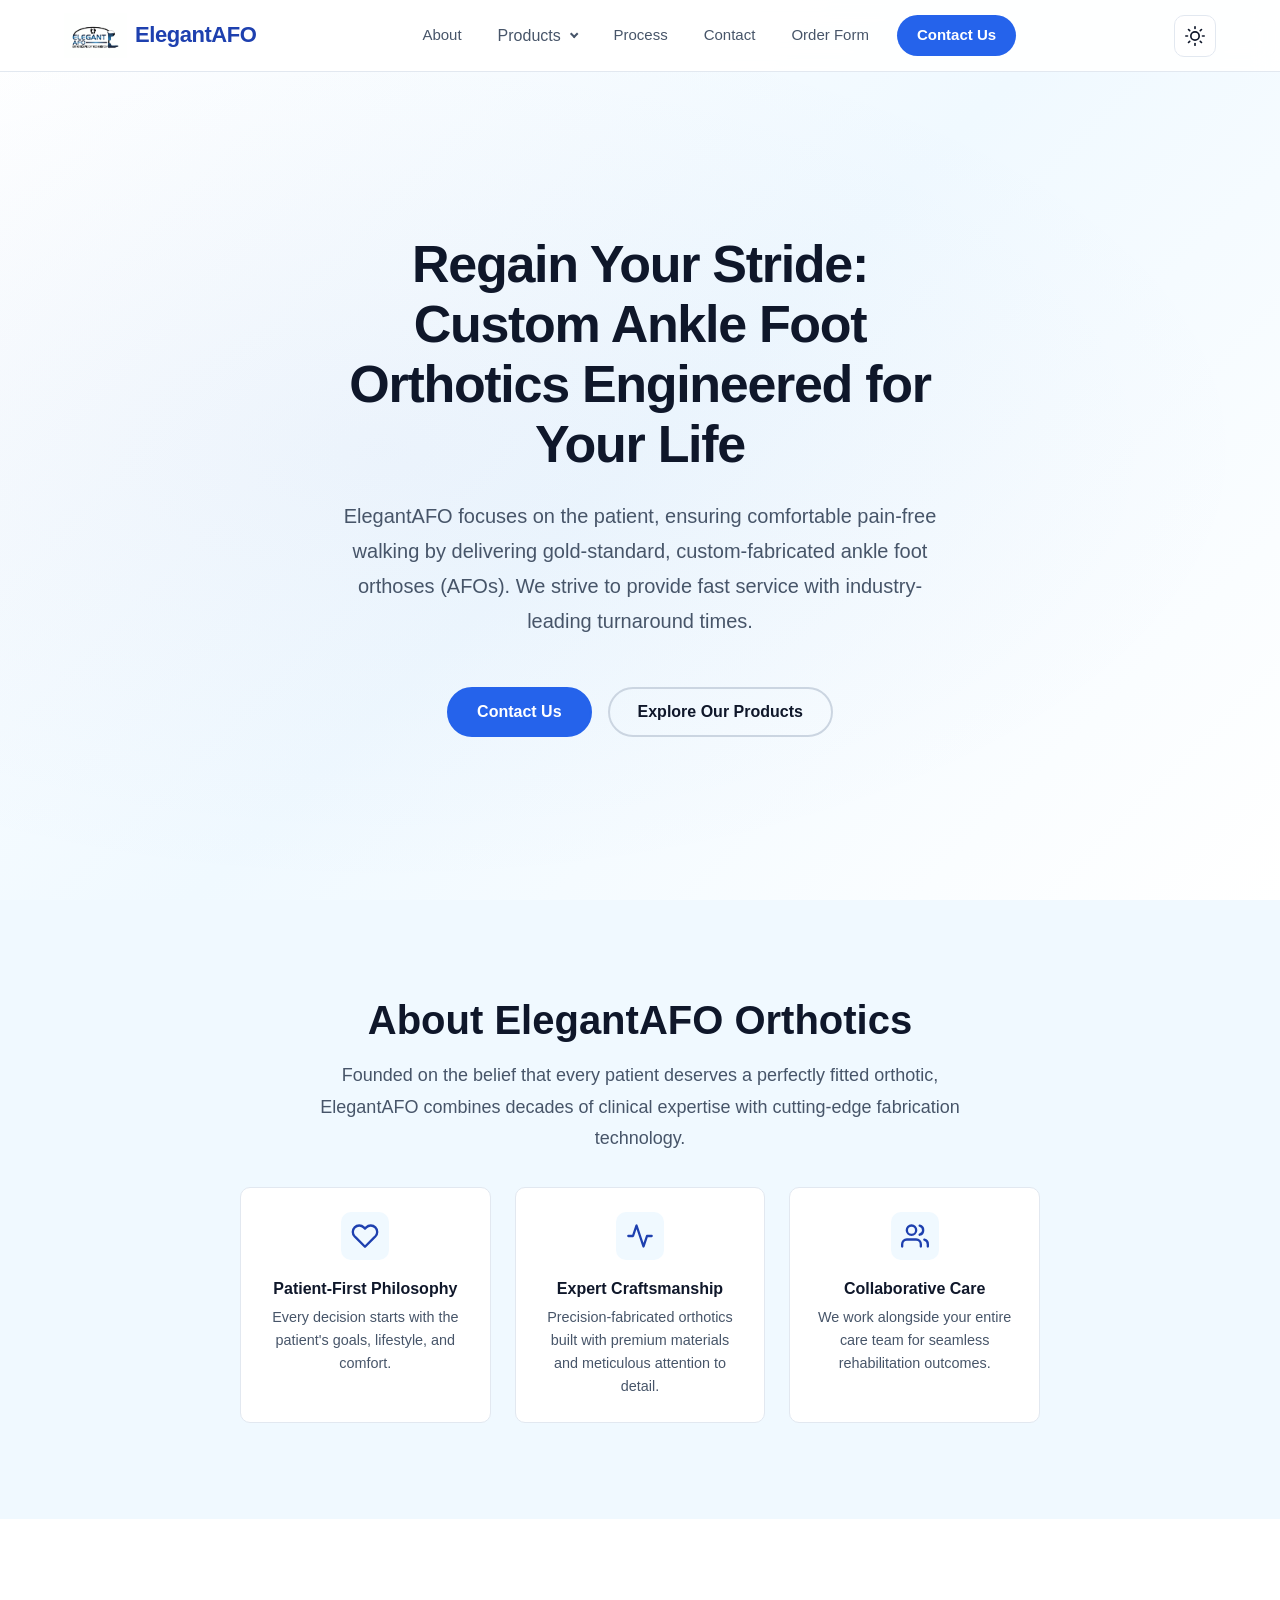
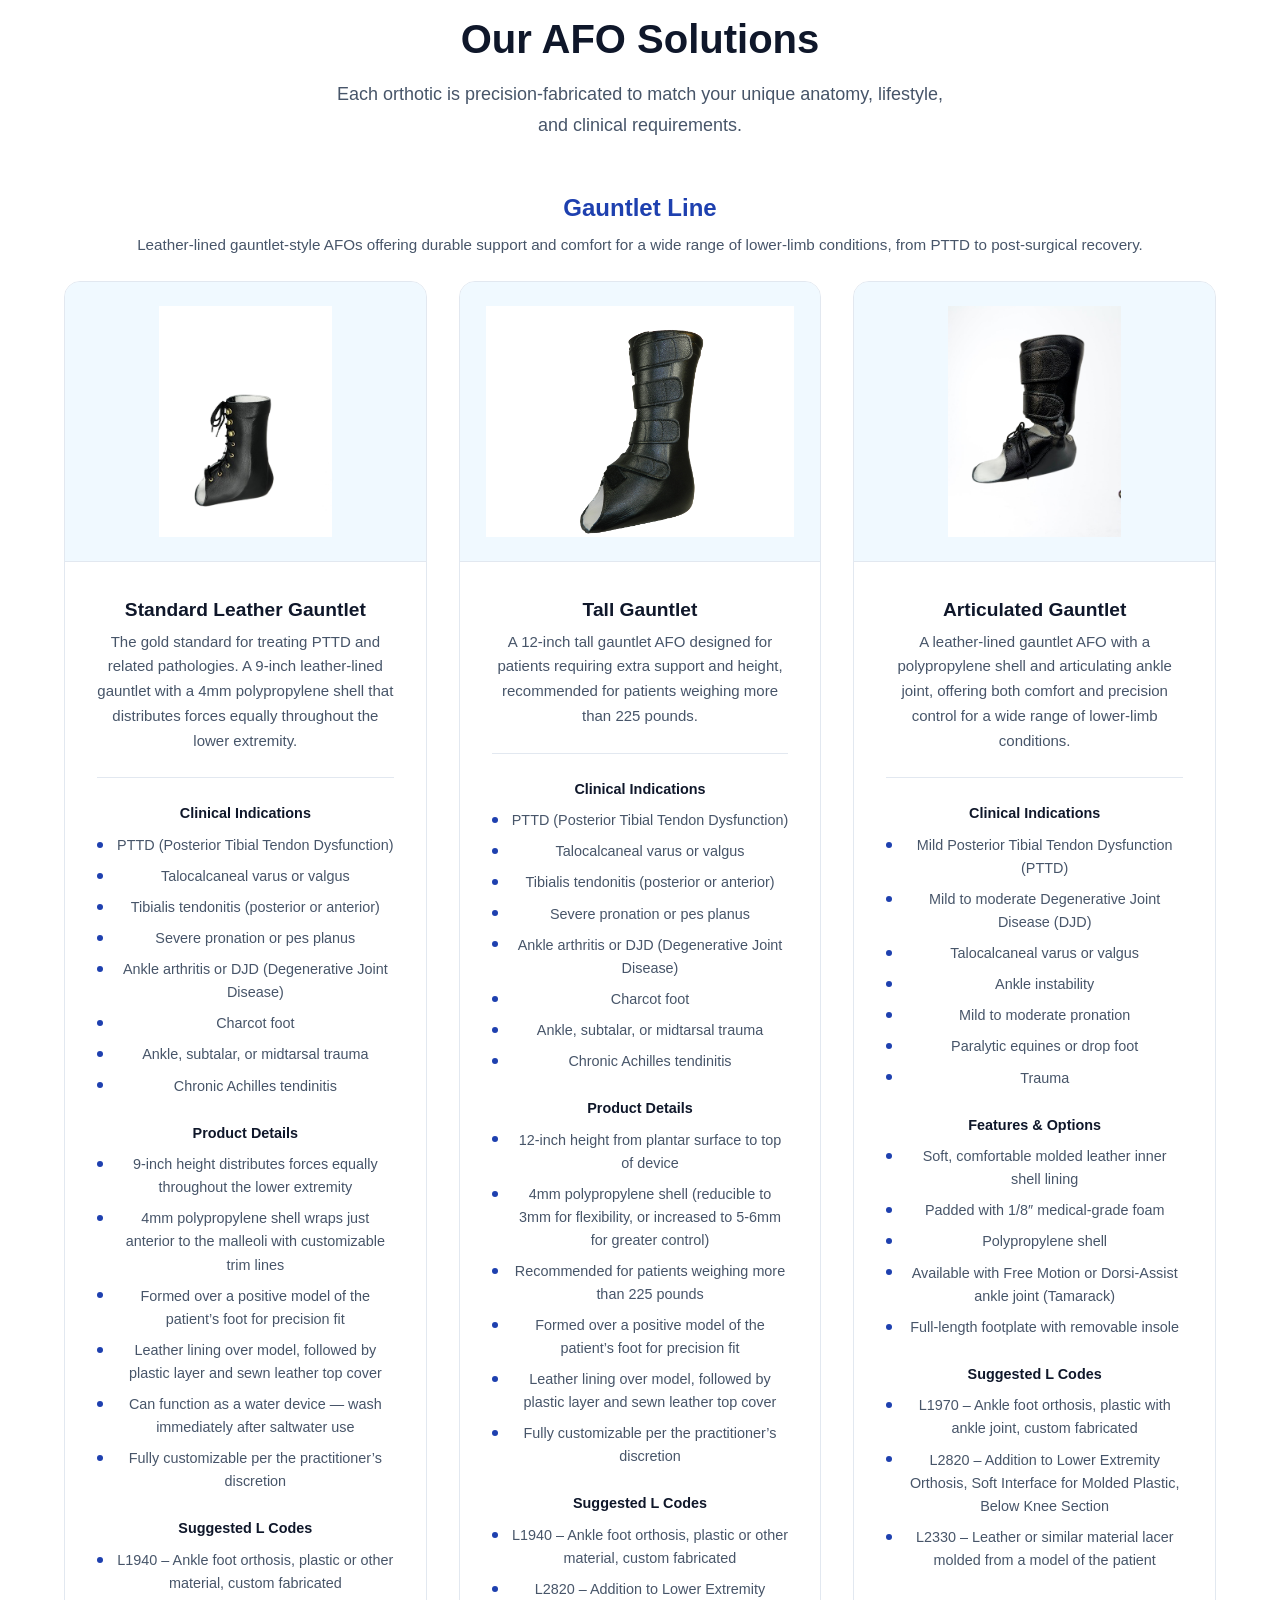
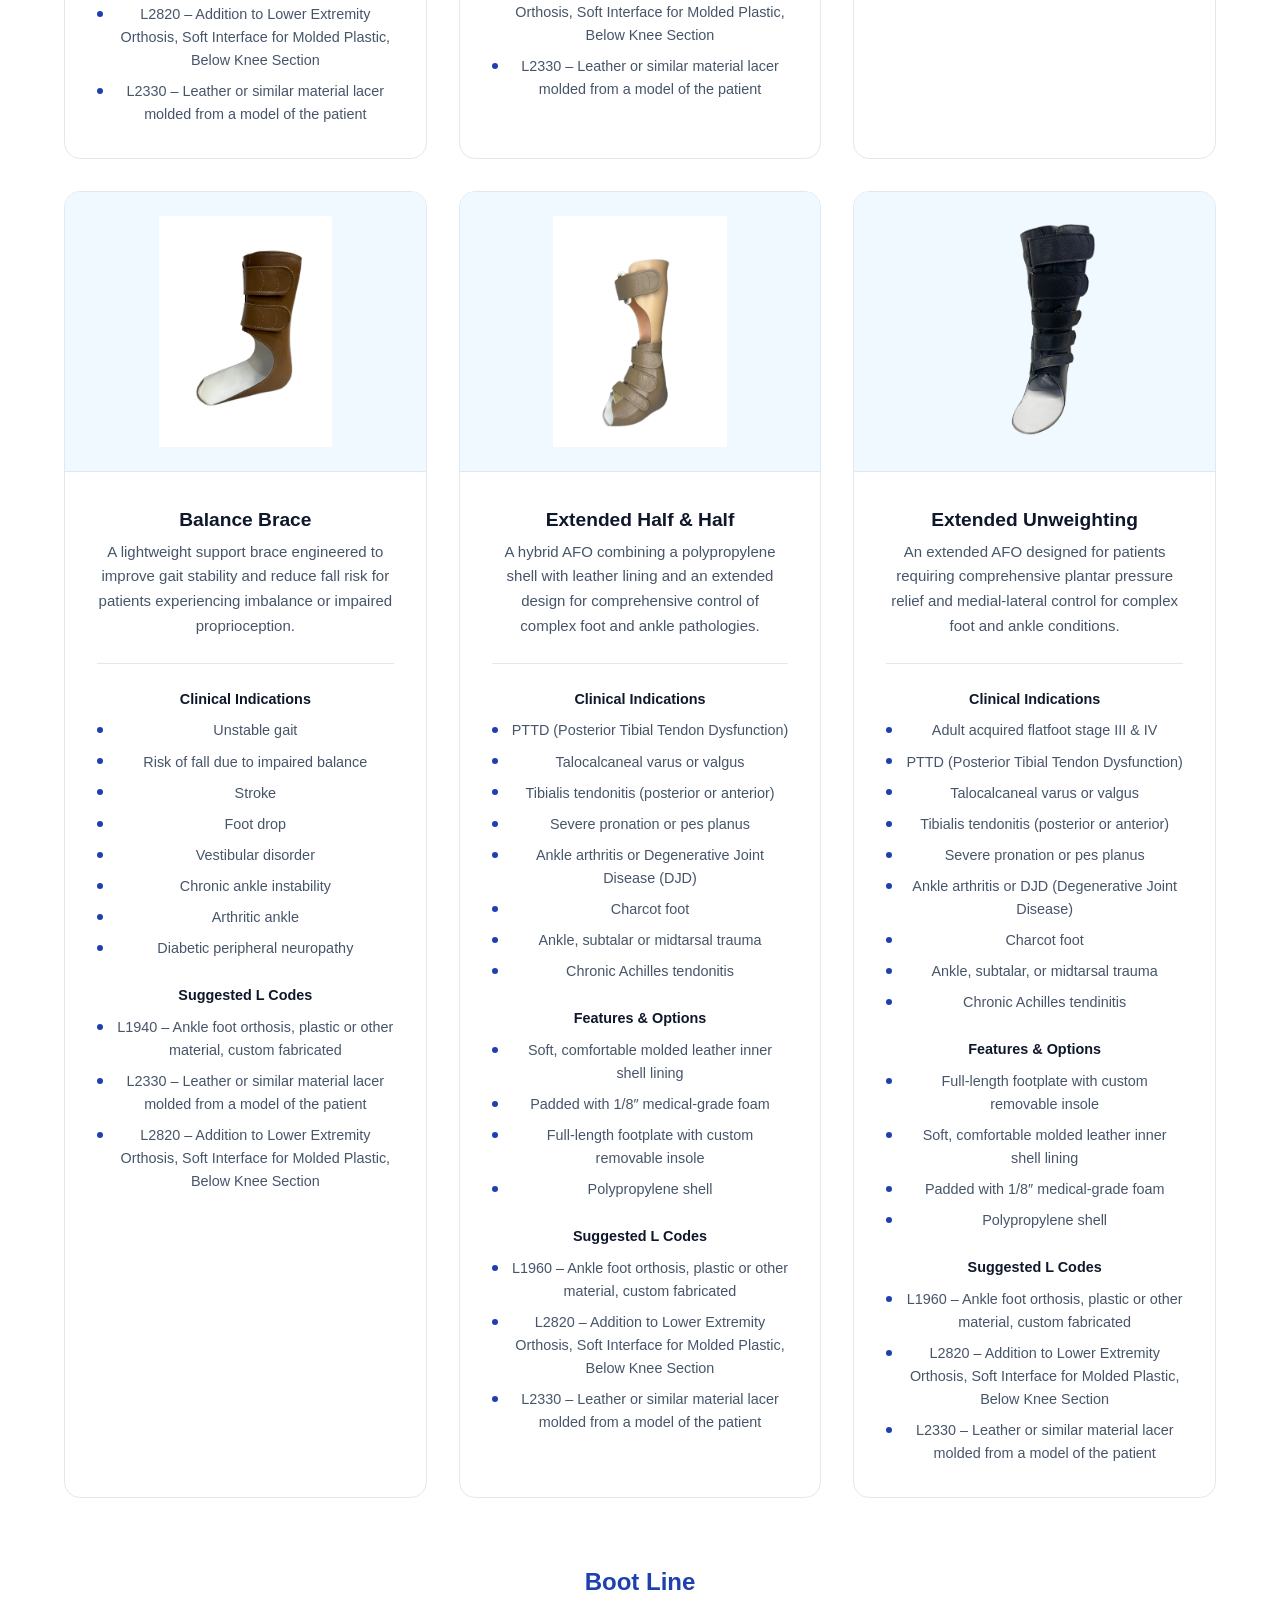
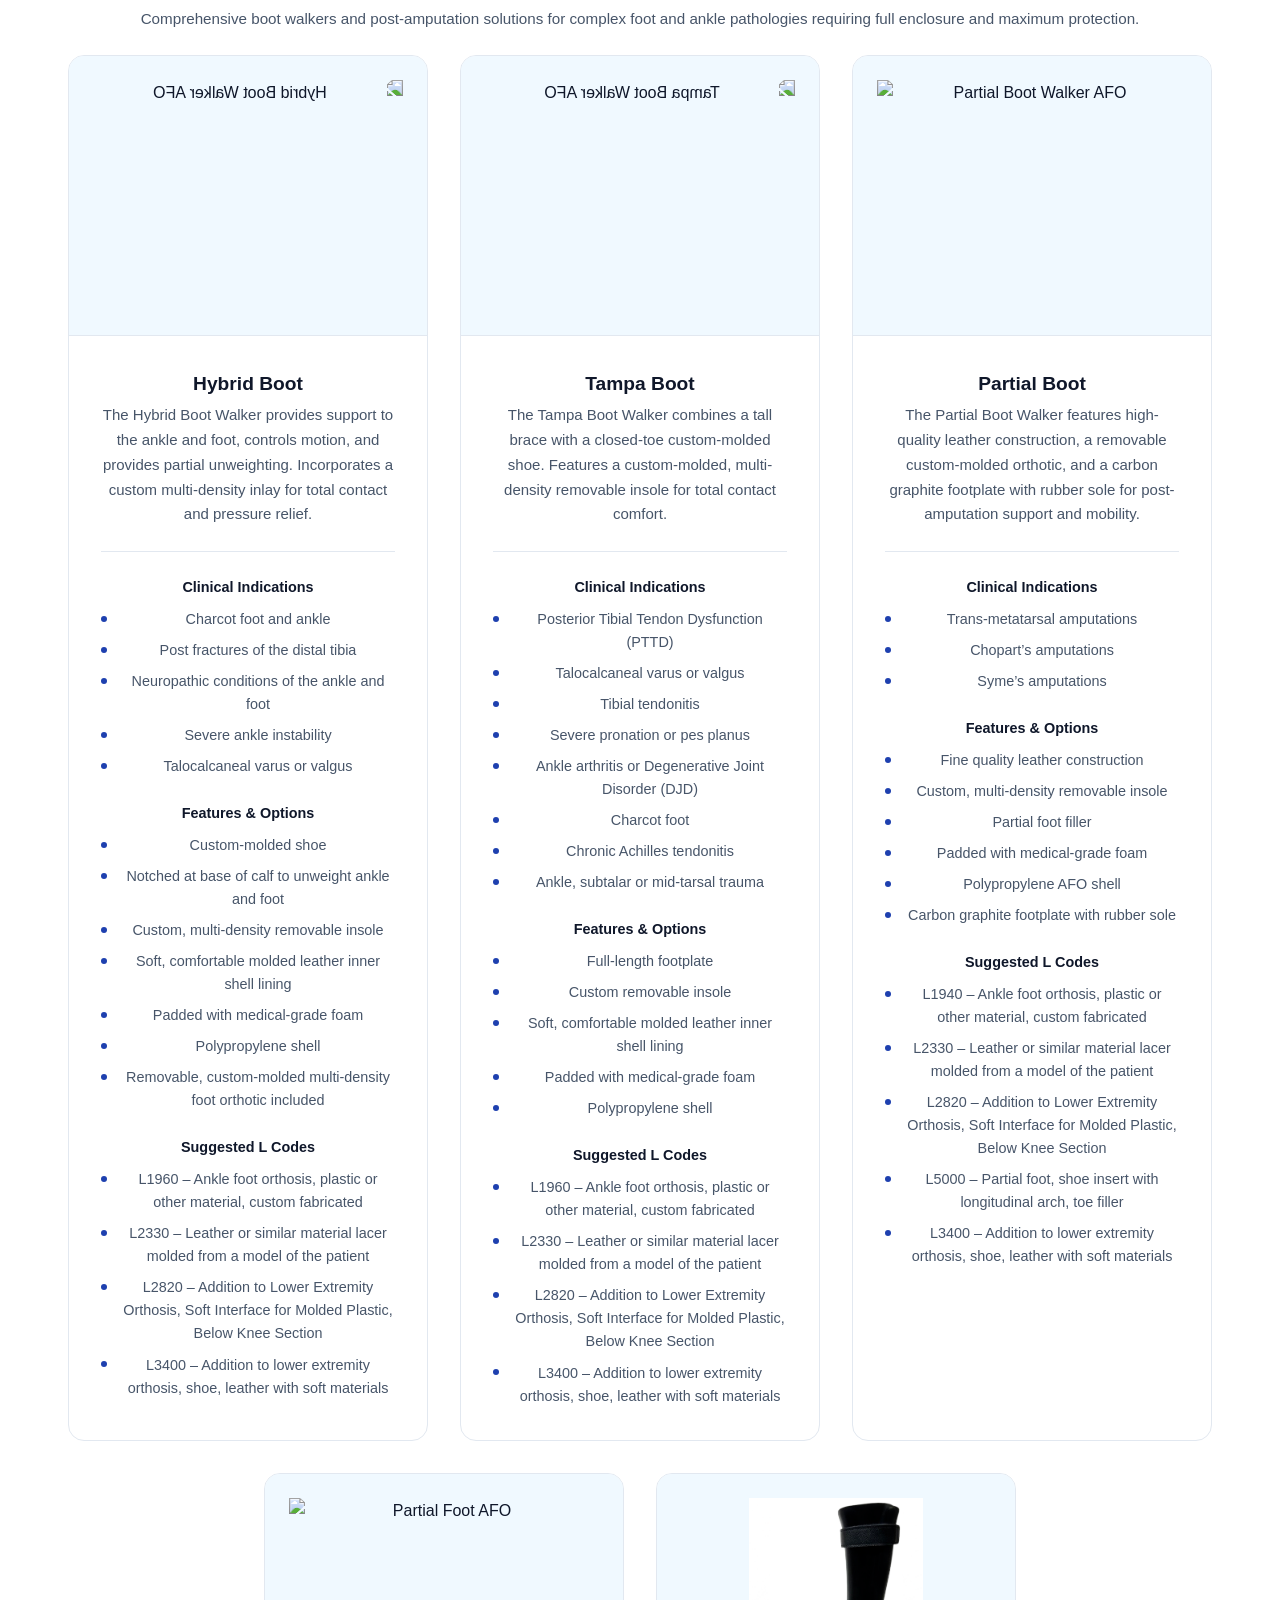
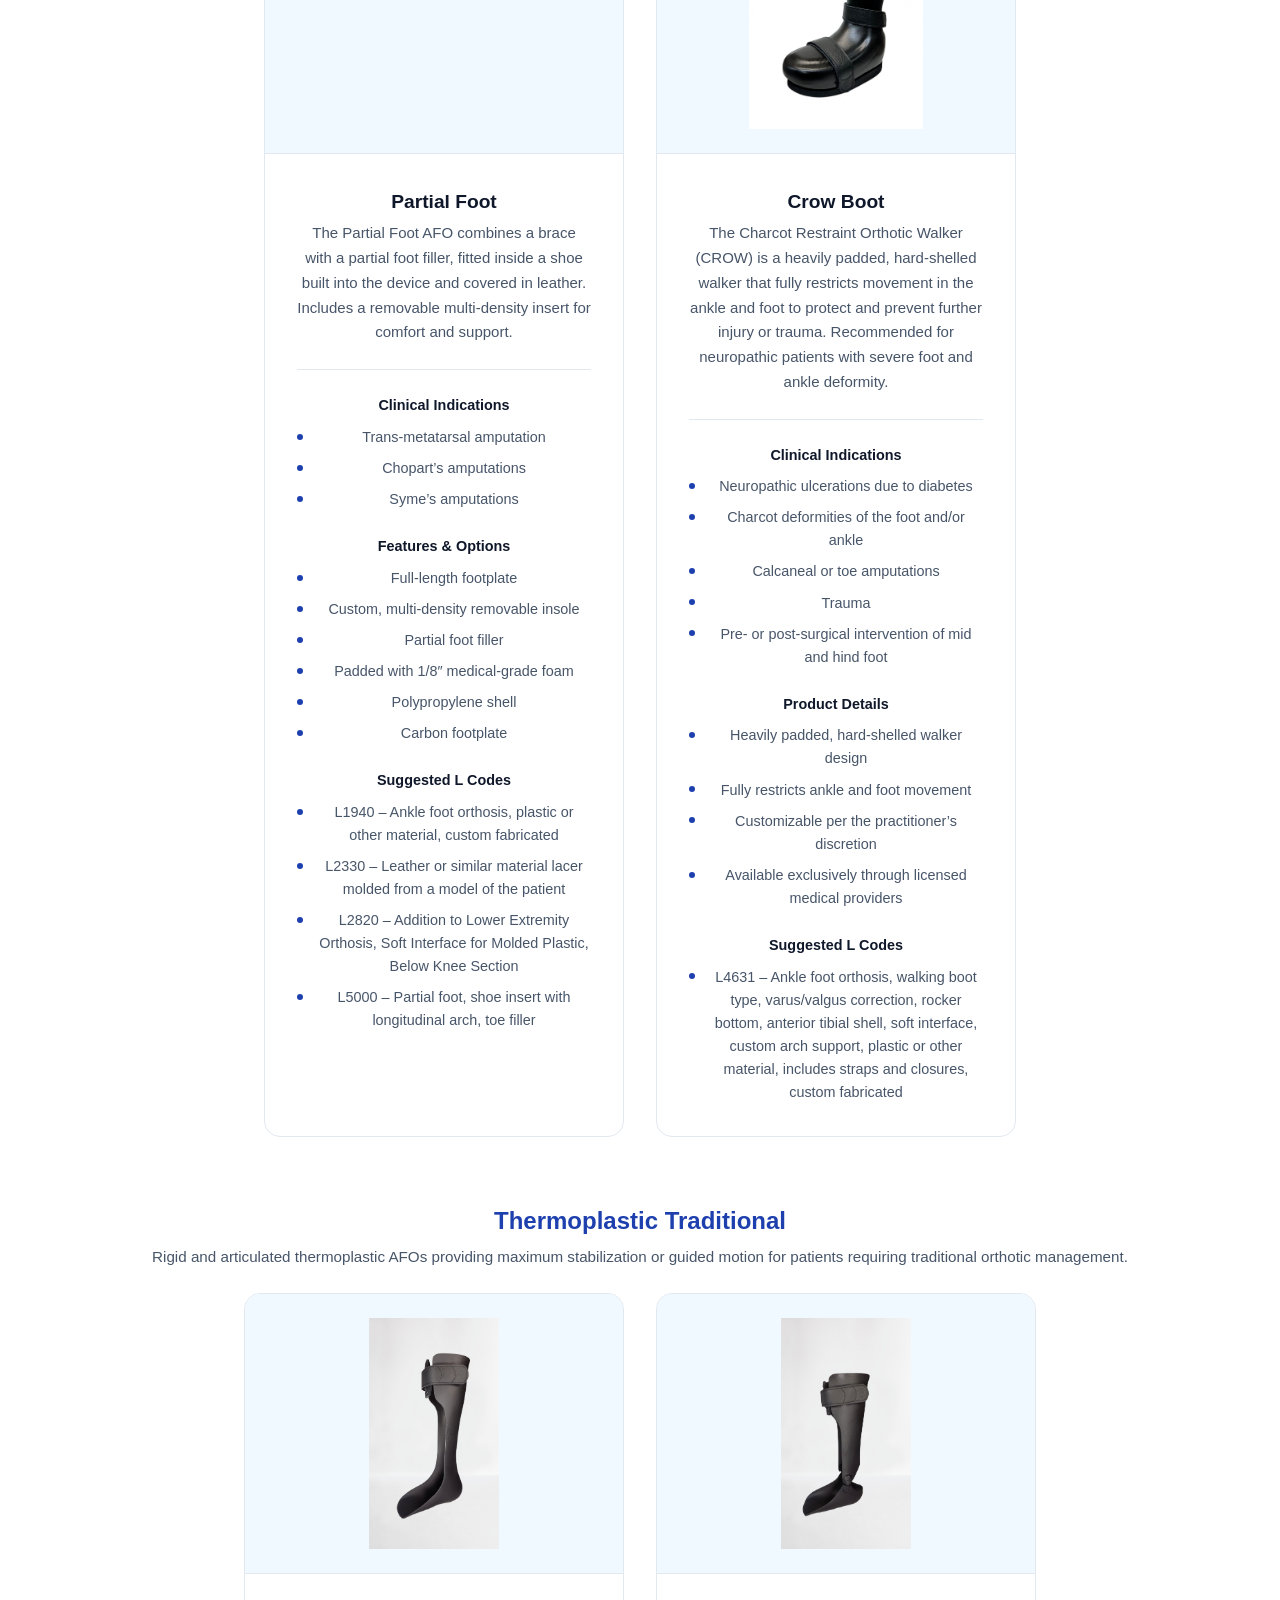
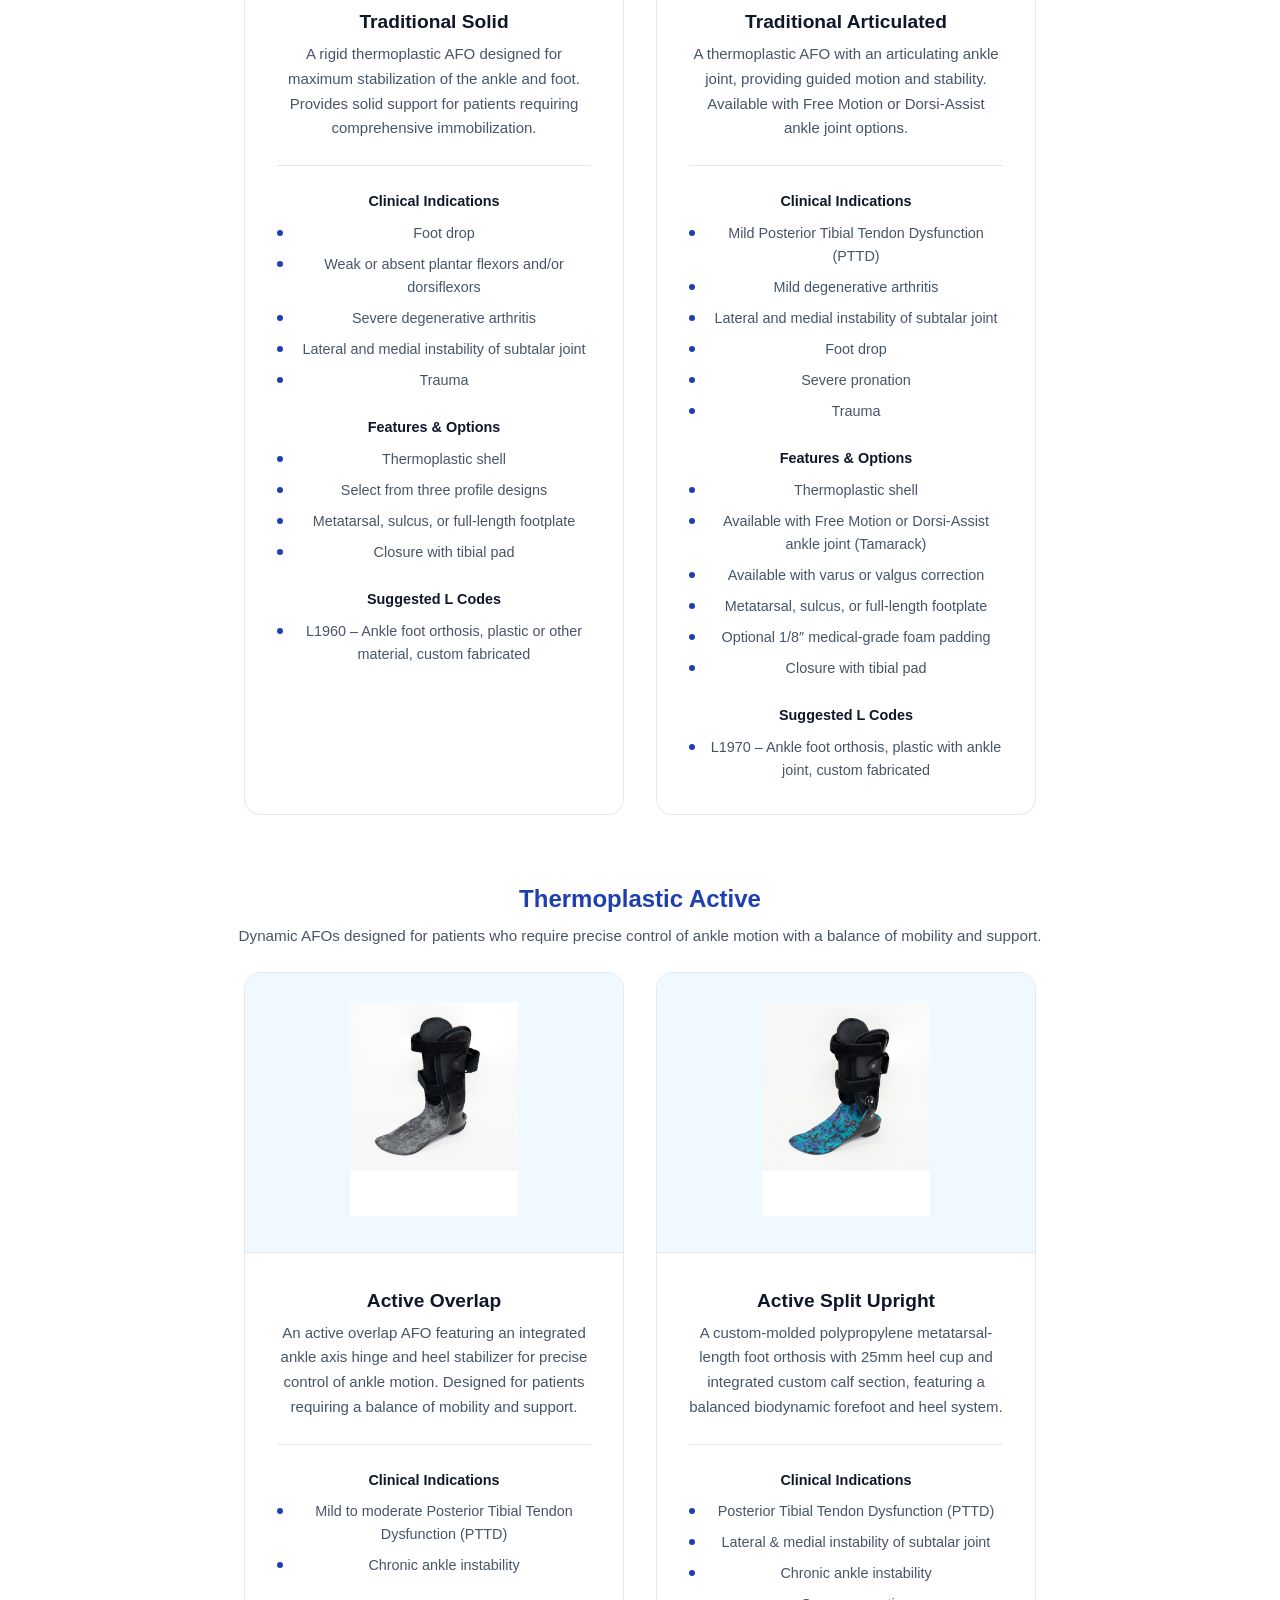
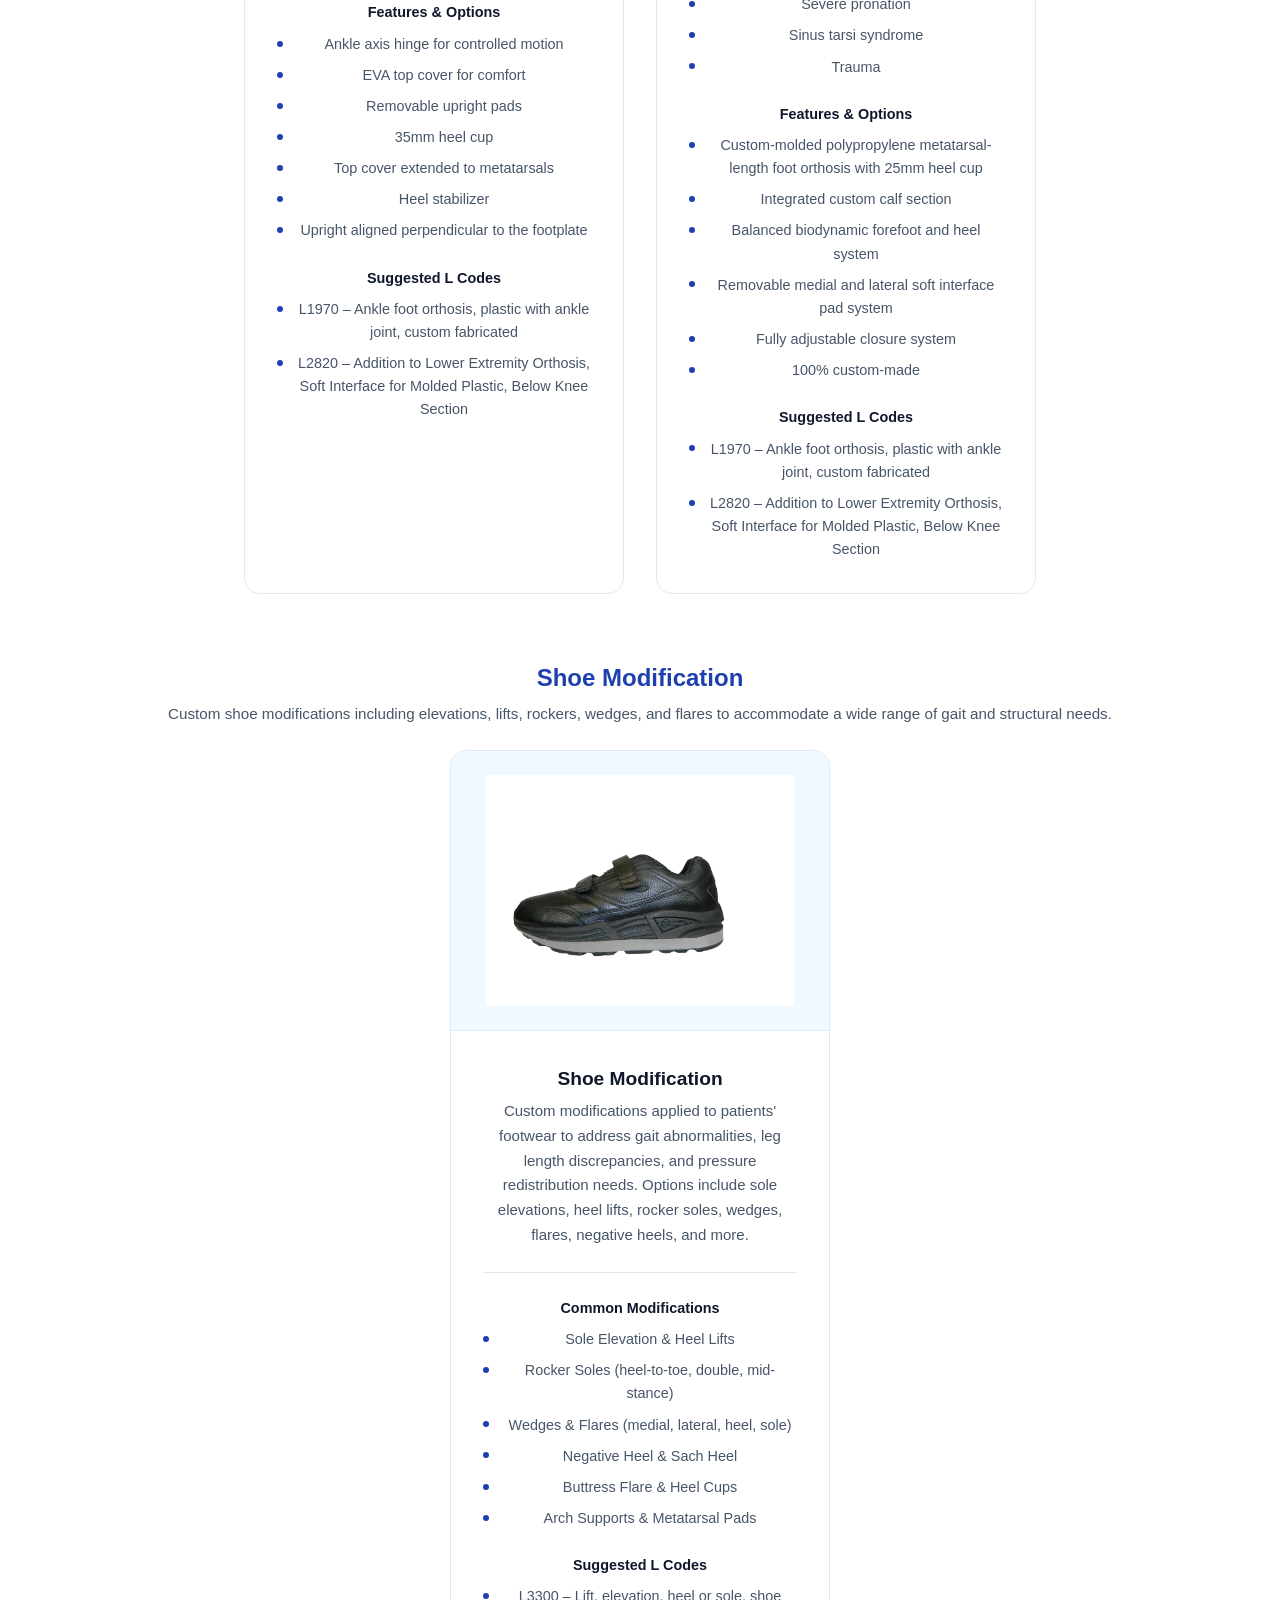
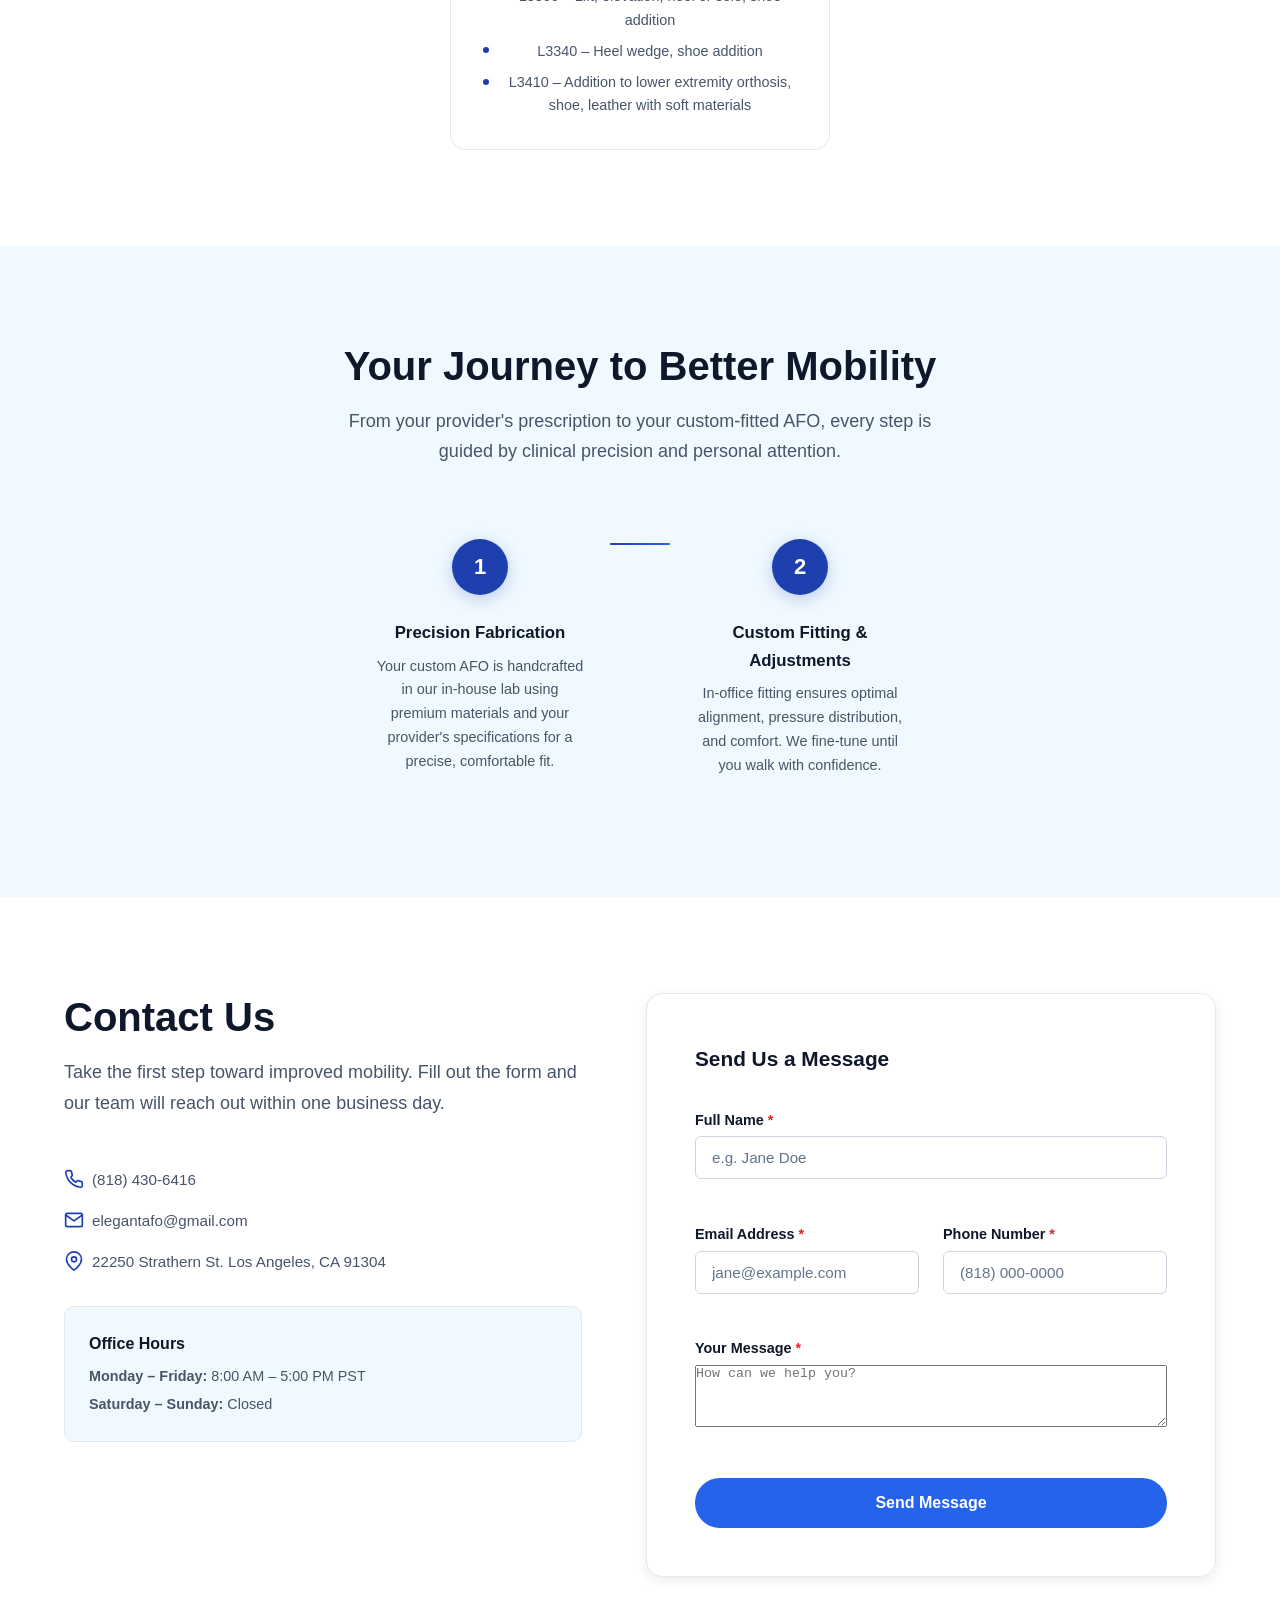
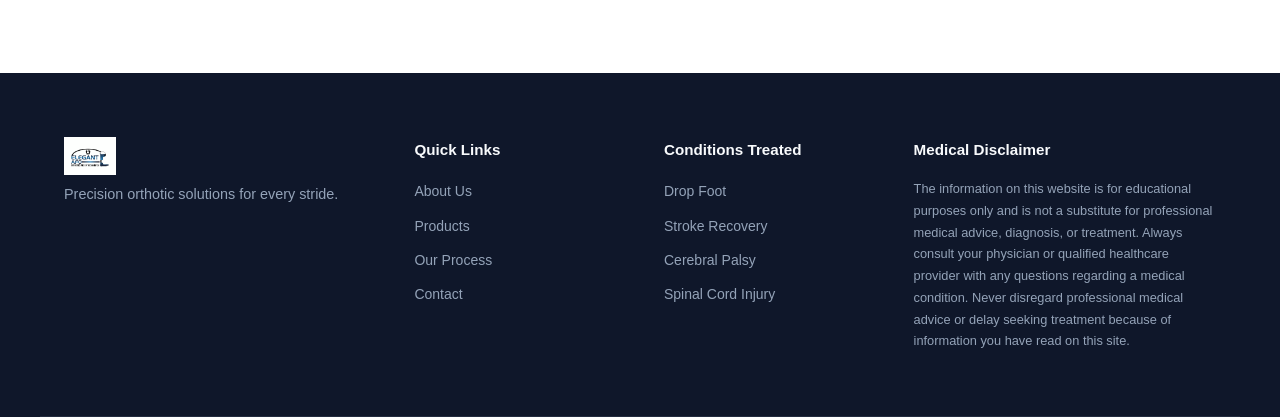
==== commit 8eaec6d0: "Update index.html" ====
--- a/index.html
+++ b/index.html
@@ -4,7 +4,7 @@
   <meta charset="UTF-8">
   <meta name="viewport" content="width=device-width, initial-scale=1.0">
   <meta name="description" content="Custom Ankle Foot Orthotics engineered for your life. Expert certified orthotists providing patient-first, data-driven AFO solutions.">
-  <title>Elegant AFO Orthotics | Custom Ankle Foot Orthotics</title>
+  <title>ElegantAFO Orthotics | Custom Ankle Foot Orthotics</title>
   <link rel="stylesheet" href="style.css">
 </head>
 <body>
@@ -13,9 +13,9 @@
   <header class="site-header" role="banner">
     <nav class="navbar" role="navigation" aria-label="Main navigation">
       <div class="nav-container">
-        <a href="#hero" class="nav-logo" aria-label="Elegant AFO Orthotics - Home">
-          <img src="logo.png" alt="Elegant AFO Orthotics company logo" class="logo-img" width="180" height="50">
-          <span class="logo-text">Elegant AFO</span>
+        <a href="#hero" class="nav-logo" aria-label="ElegantAFO Orthotics - Home">
+          <img src="logo.png" alt="ElegantAFO Orthotics company logo" class="logo-img" width="180" height="50">
+          <span class="logo-text">ElegantAFO</span>
         </a>
 
         <button class="mobile-menu-btn" aria-label="Toggle navigation menu" aria-expanded="false" aria-controls="primary-nav">
@@ -73,7 +73,7 @@
           Regain Your Stride: Custom Ankle Foot Orthotics Engineered for Your Life
         </h1>
         <p class="hero-subtitle">
-          Elegant AFO focuses on the patient, ensuring comfortable pain-free walking by delivering gold-standard, custom-fabricated ankle foot orthoses (AFOs). We strive to provide fast service with industry-leading turnaround times.
+          ElegantAFO focuses on the patient, ensuring comfortable pain-free walking by delivering gold-standard, custom-fabricated ankle foot orthoses (AFOs). We strive to provide fast service with industry-leading turnaround times.
         </p>
         <div class="hero-actions">
           <a href="#contact" class="btn btn-primary">Contact Us</a>
@@ -87,9 +87,9 @@
     <section id="about" class="section about" aria-labelledby="about-heading">
       <div class="container">
         <div class="about-text">
-          <h2 id="about-heading" class="section-title">About Elegant AFO Orthotics</h2>
+          <h2 id="about-heading" class="section-title">About ElegantAFO Orthotics</h2>
           <p class="section-lead">
-            Founded on the belief that every patient deserves a perfectly fitted orthotic, Elegant AFO combines decades of clinical expertise with cutting-edge fabrication technology.
+            Founded on the belief that every patient deserves a perfectly fitted orthotic, ElegantAFO combines decades of clinical expertise with cutting-edge fabrication technology.
           </p>
 
           <div class="about-values">
@@ -837,7 +837,7 @@
   <footer class="site-footer" role="contentinfo">
     <div class="container footer-grid">
       <div class="footer-brand">
-        <img src="logo.png" alt="Elegant AFO Orthotics logo" class="footer-logo" width="140" height="40">
+        <img src="logo.png" alt="ElegantAFO Orthotics logo" class="footer-logo" width="140" height="40">
         <p class="footer-tagline">Precision orthotic solutions for every stride.</p>
       </div>
       <div class="footer-links">
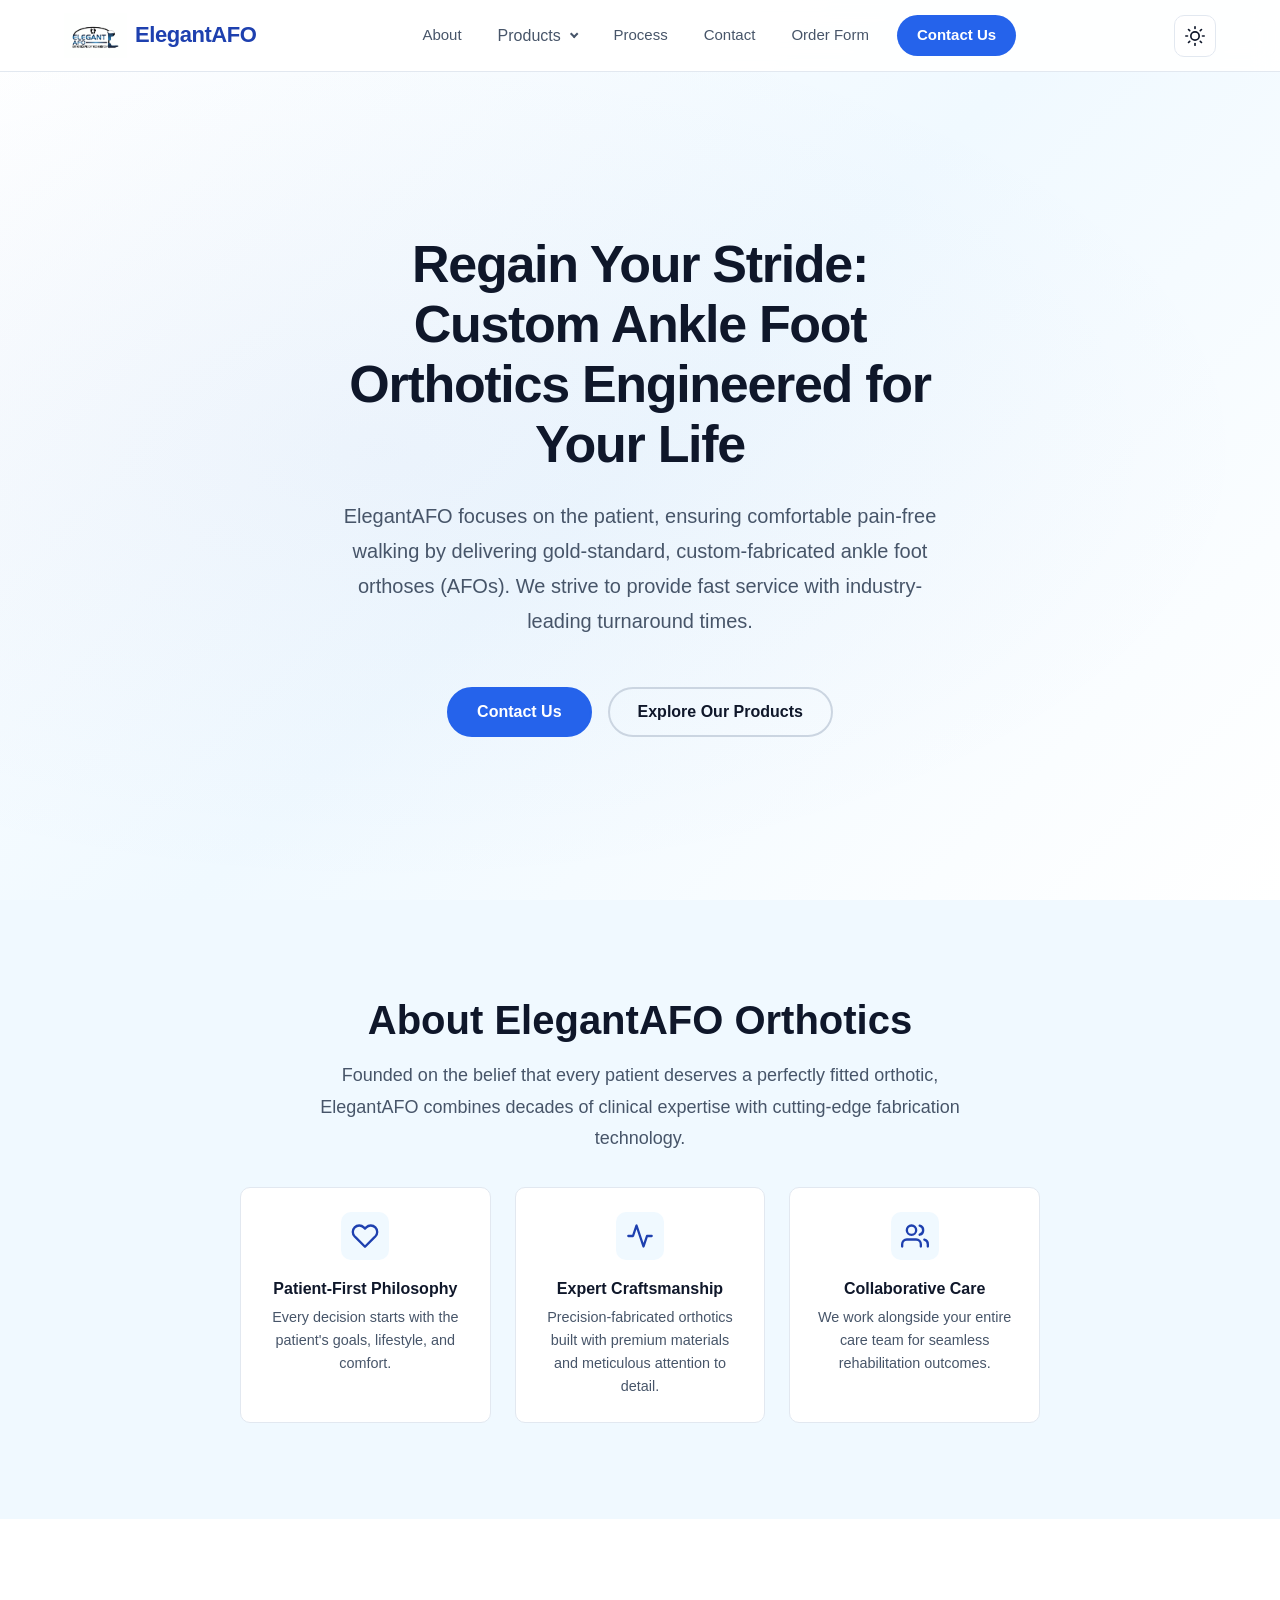
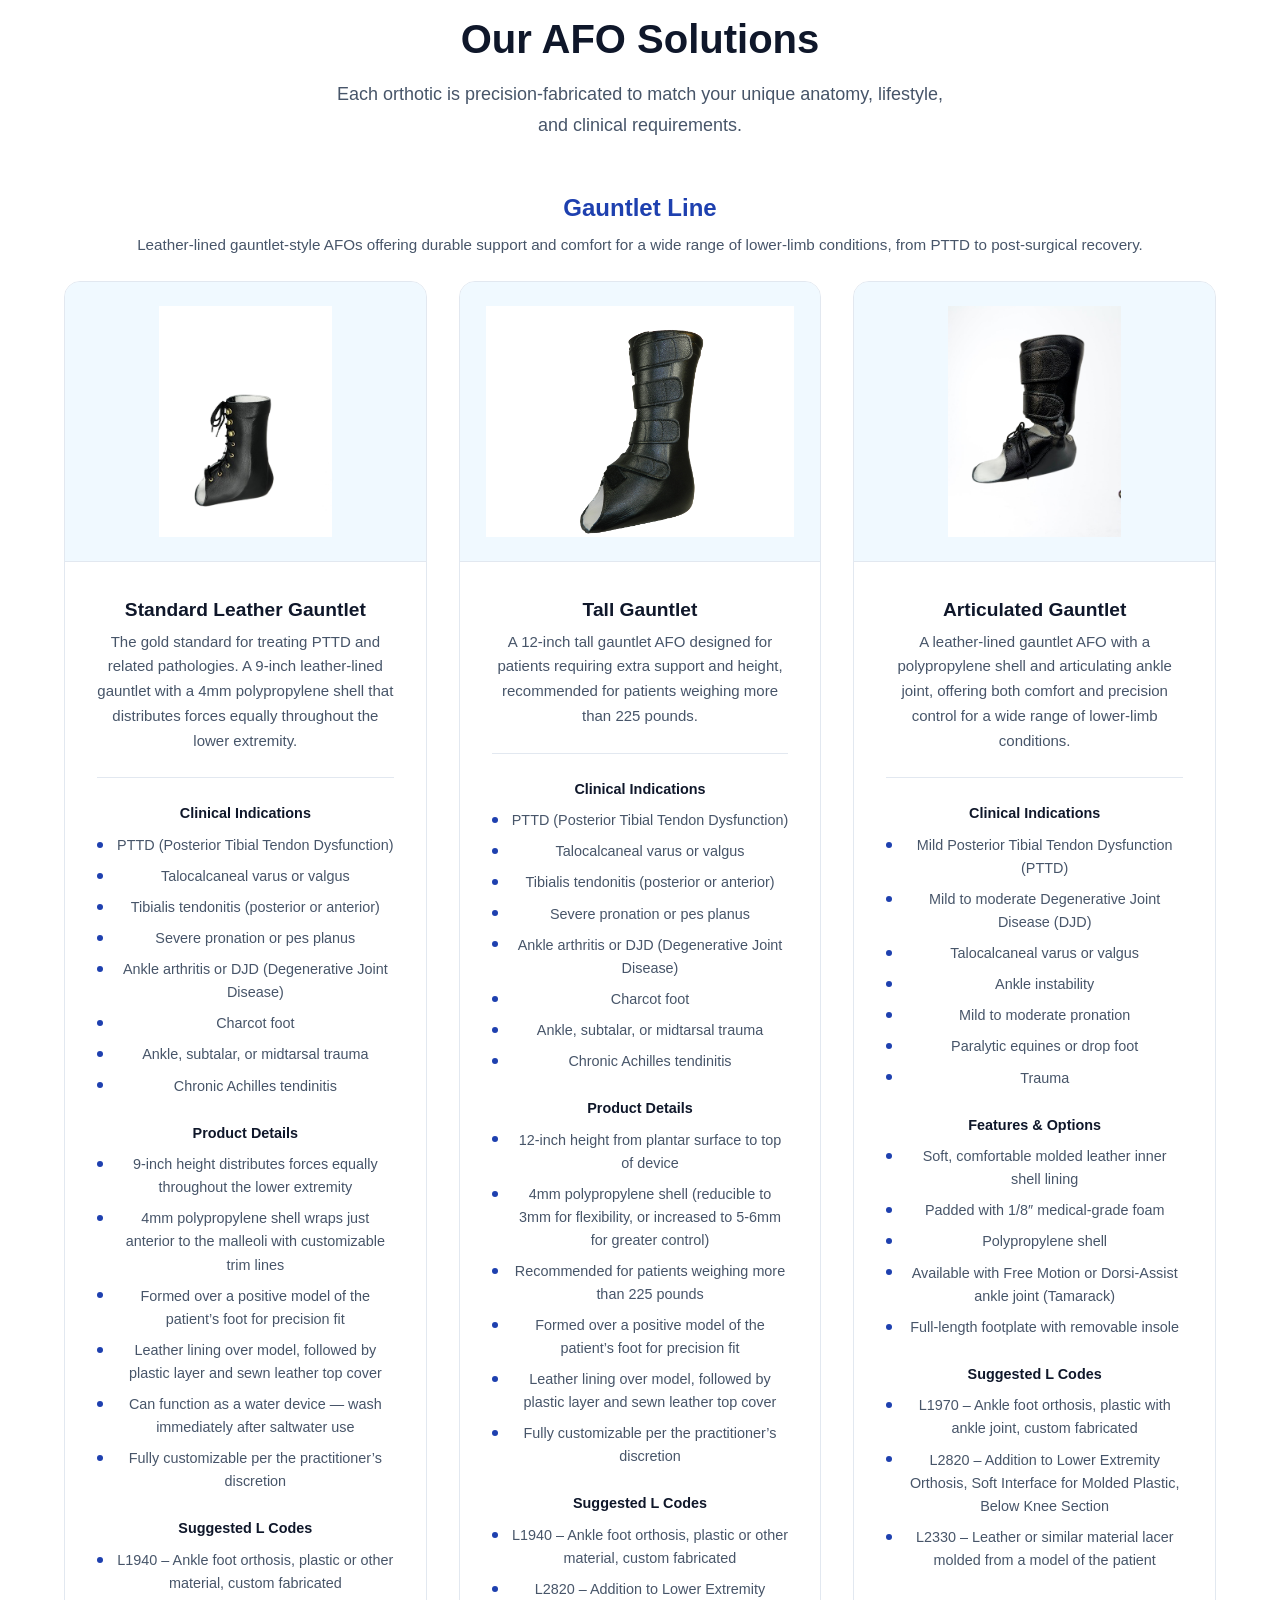
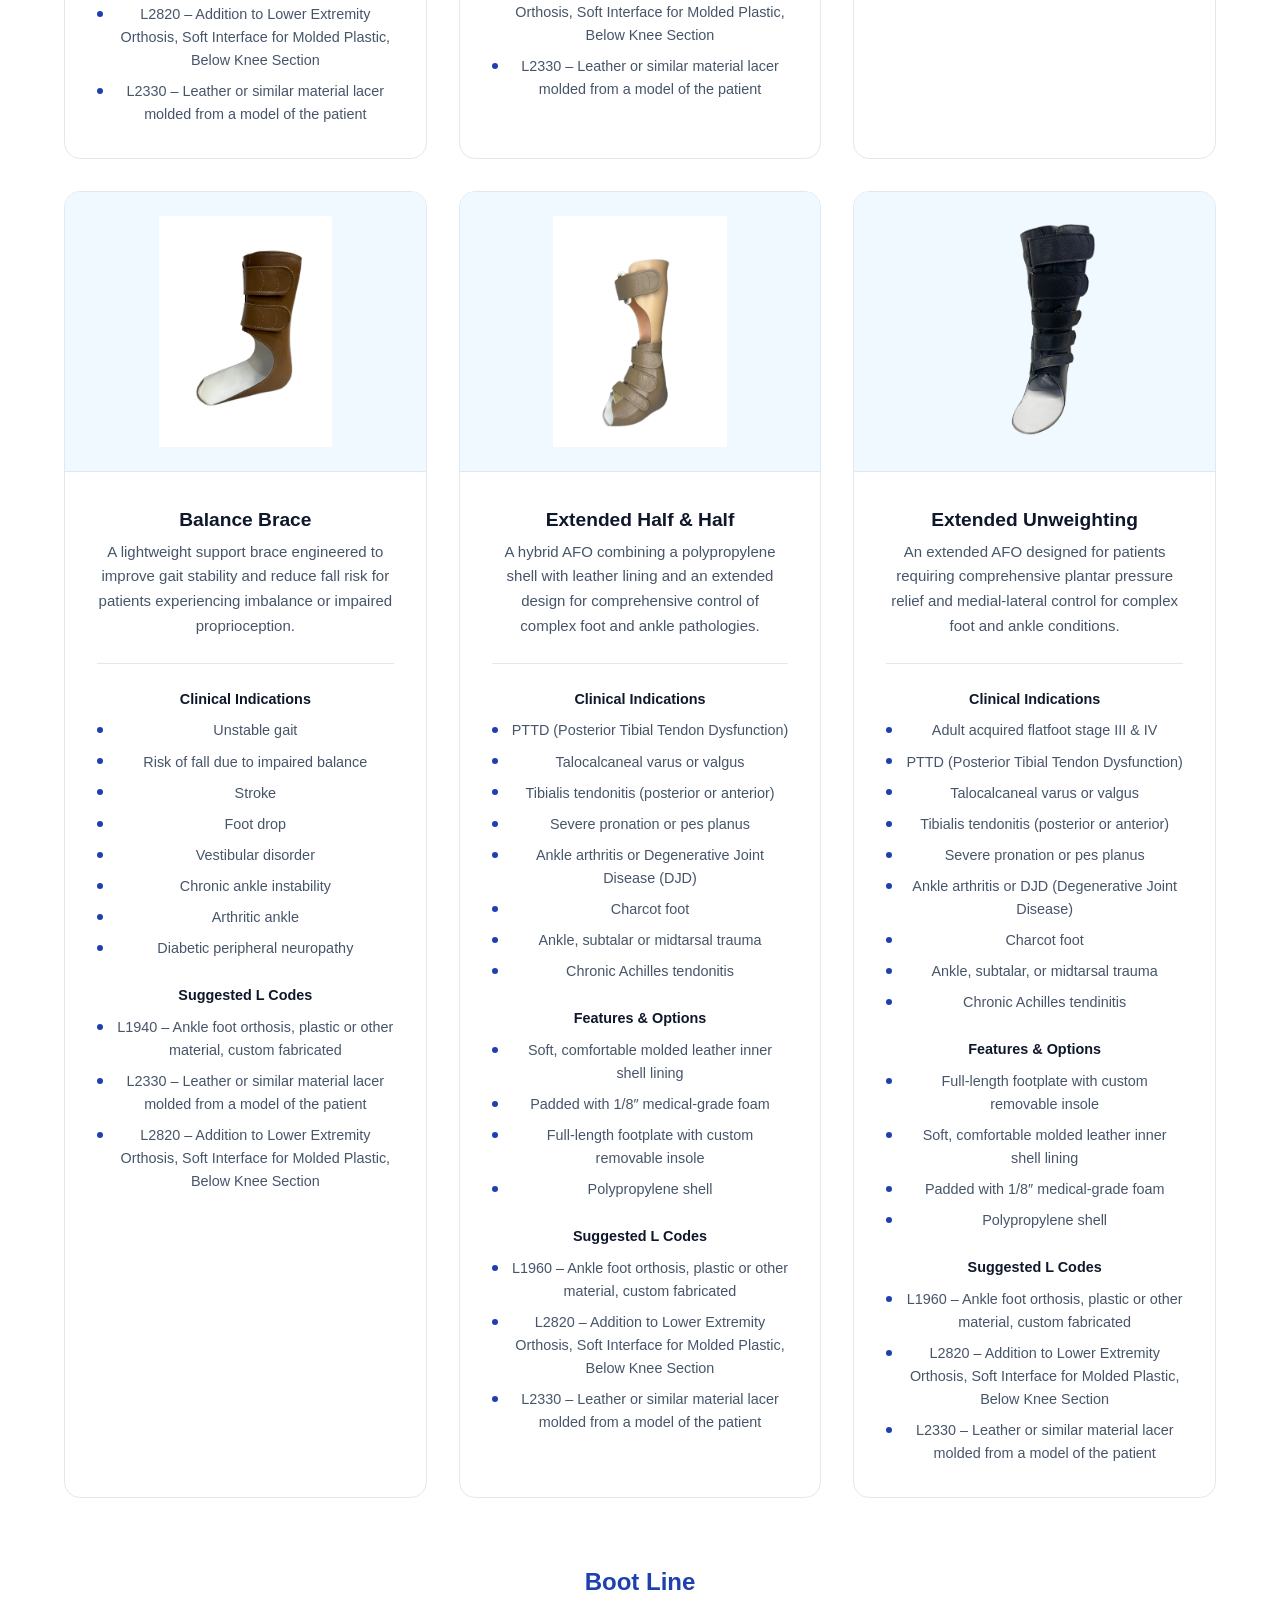
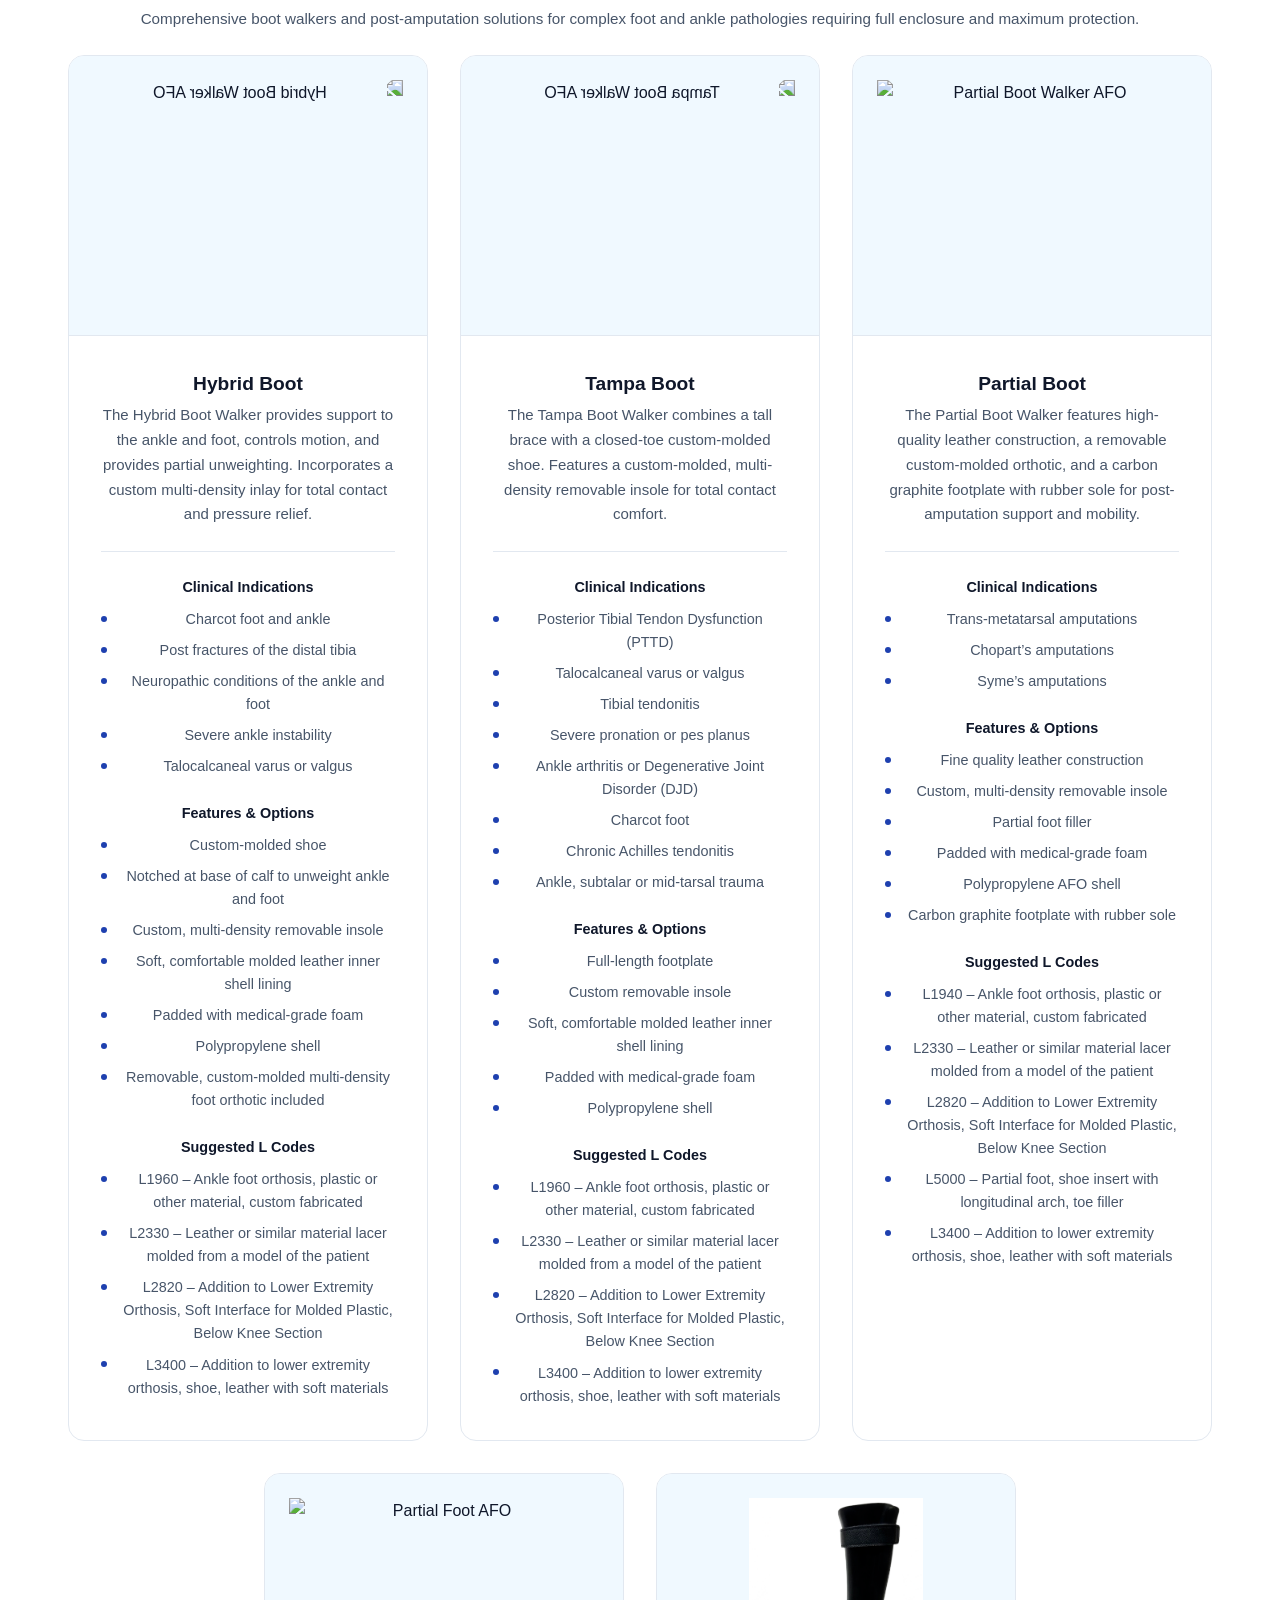
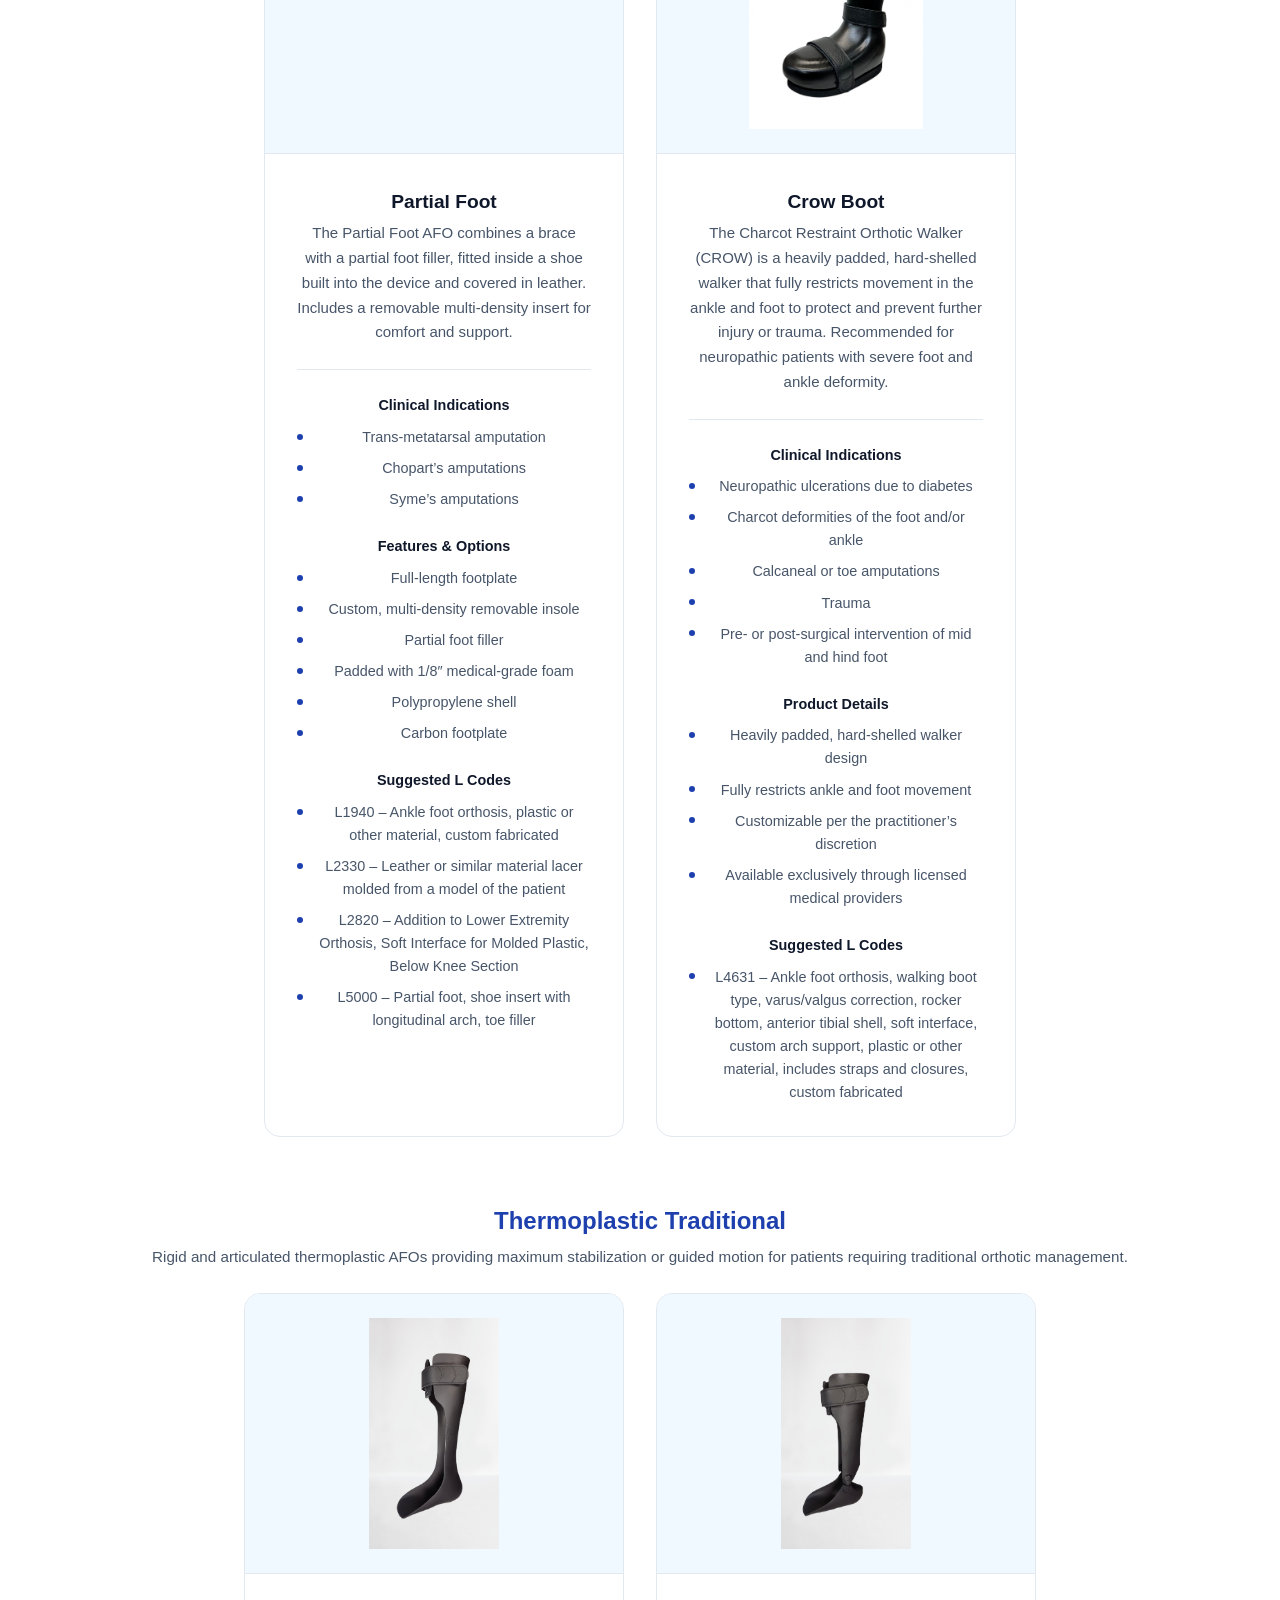
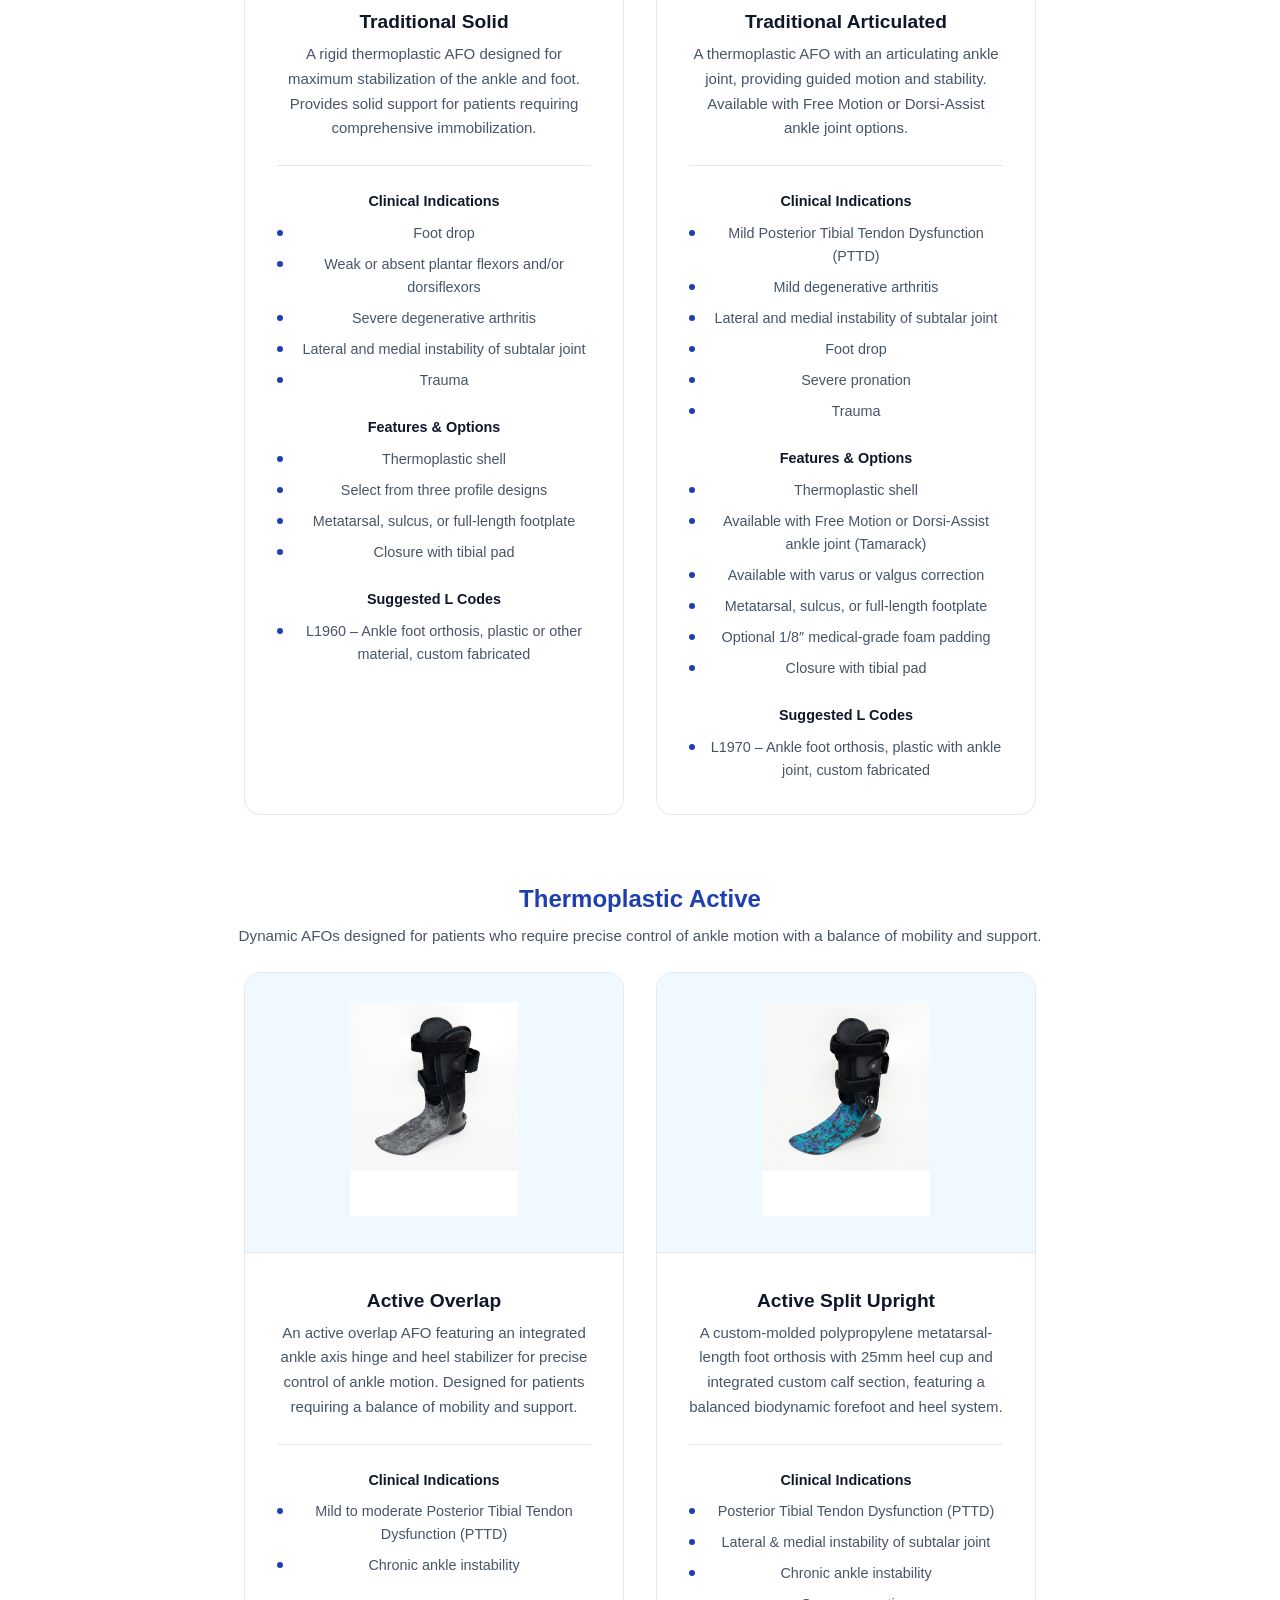
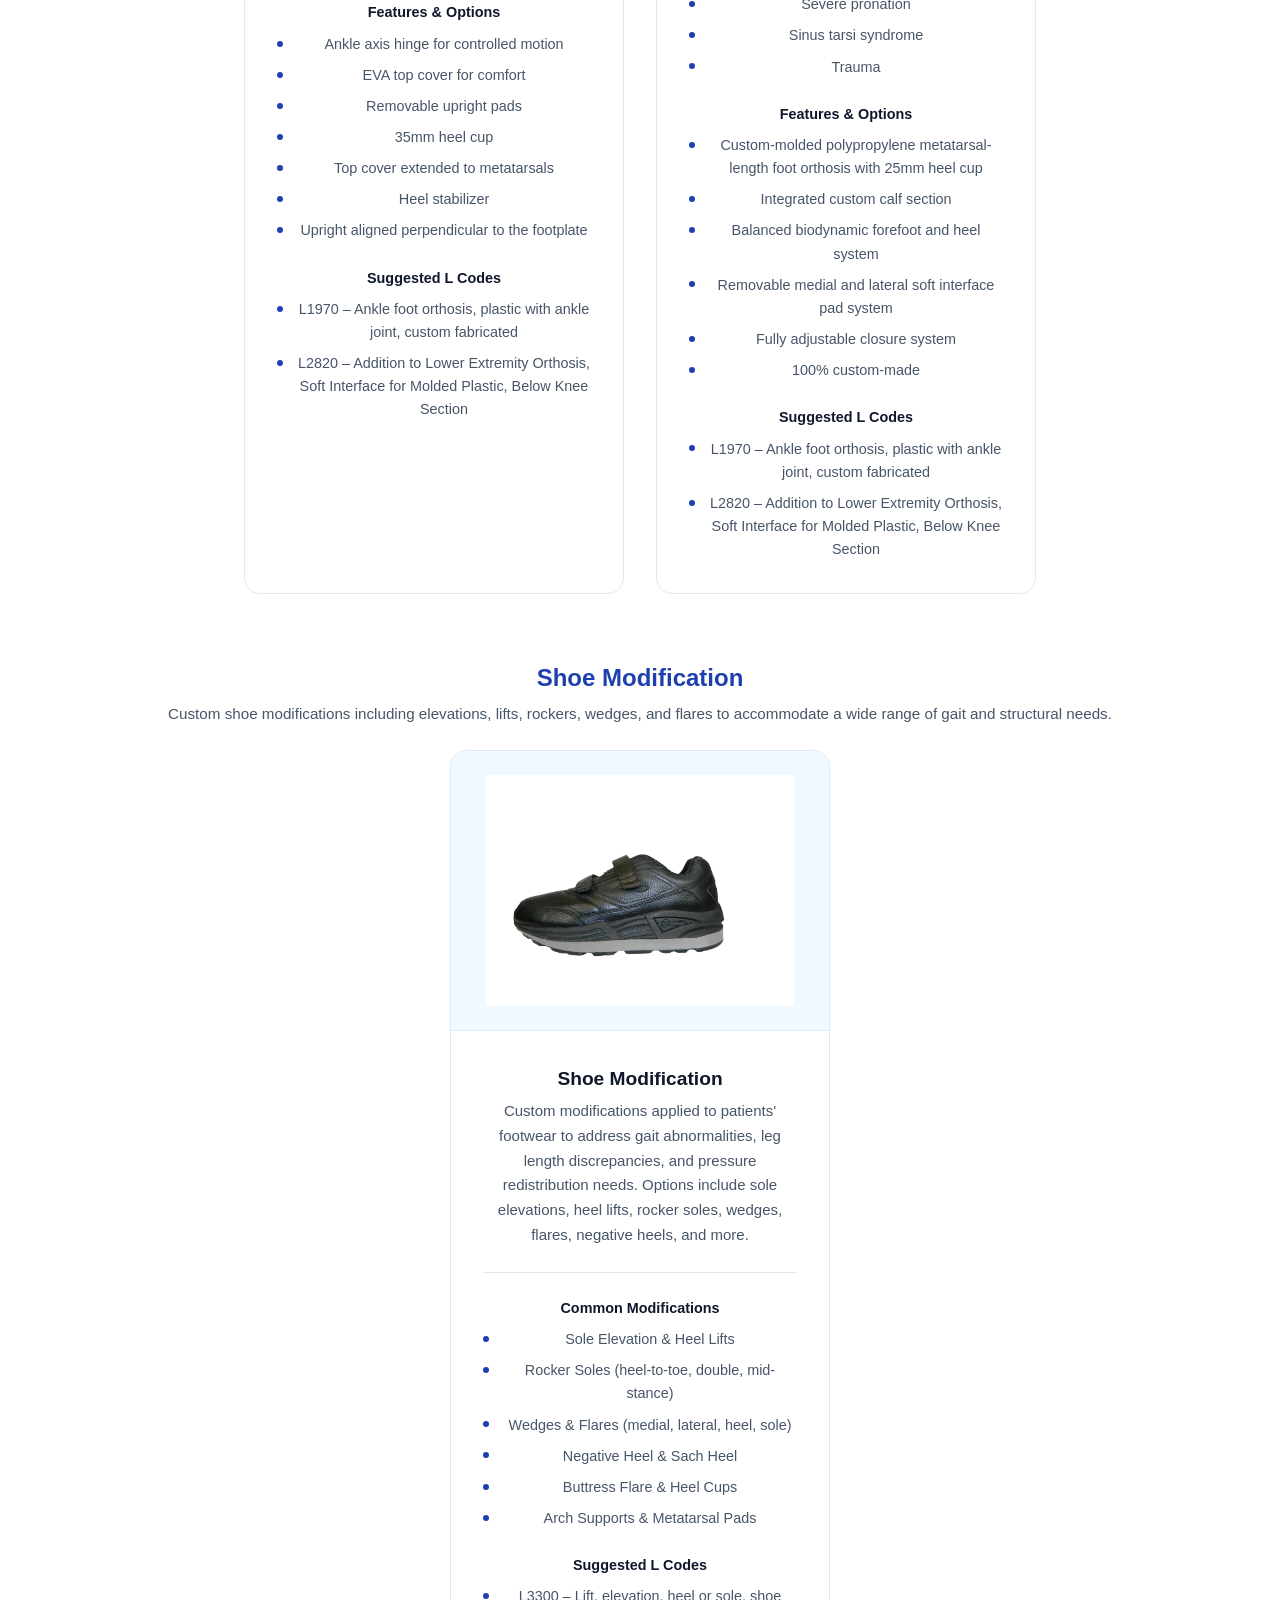
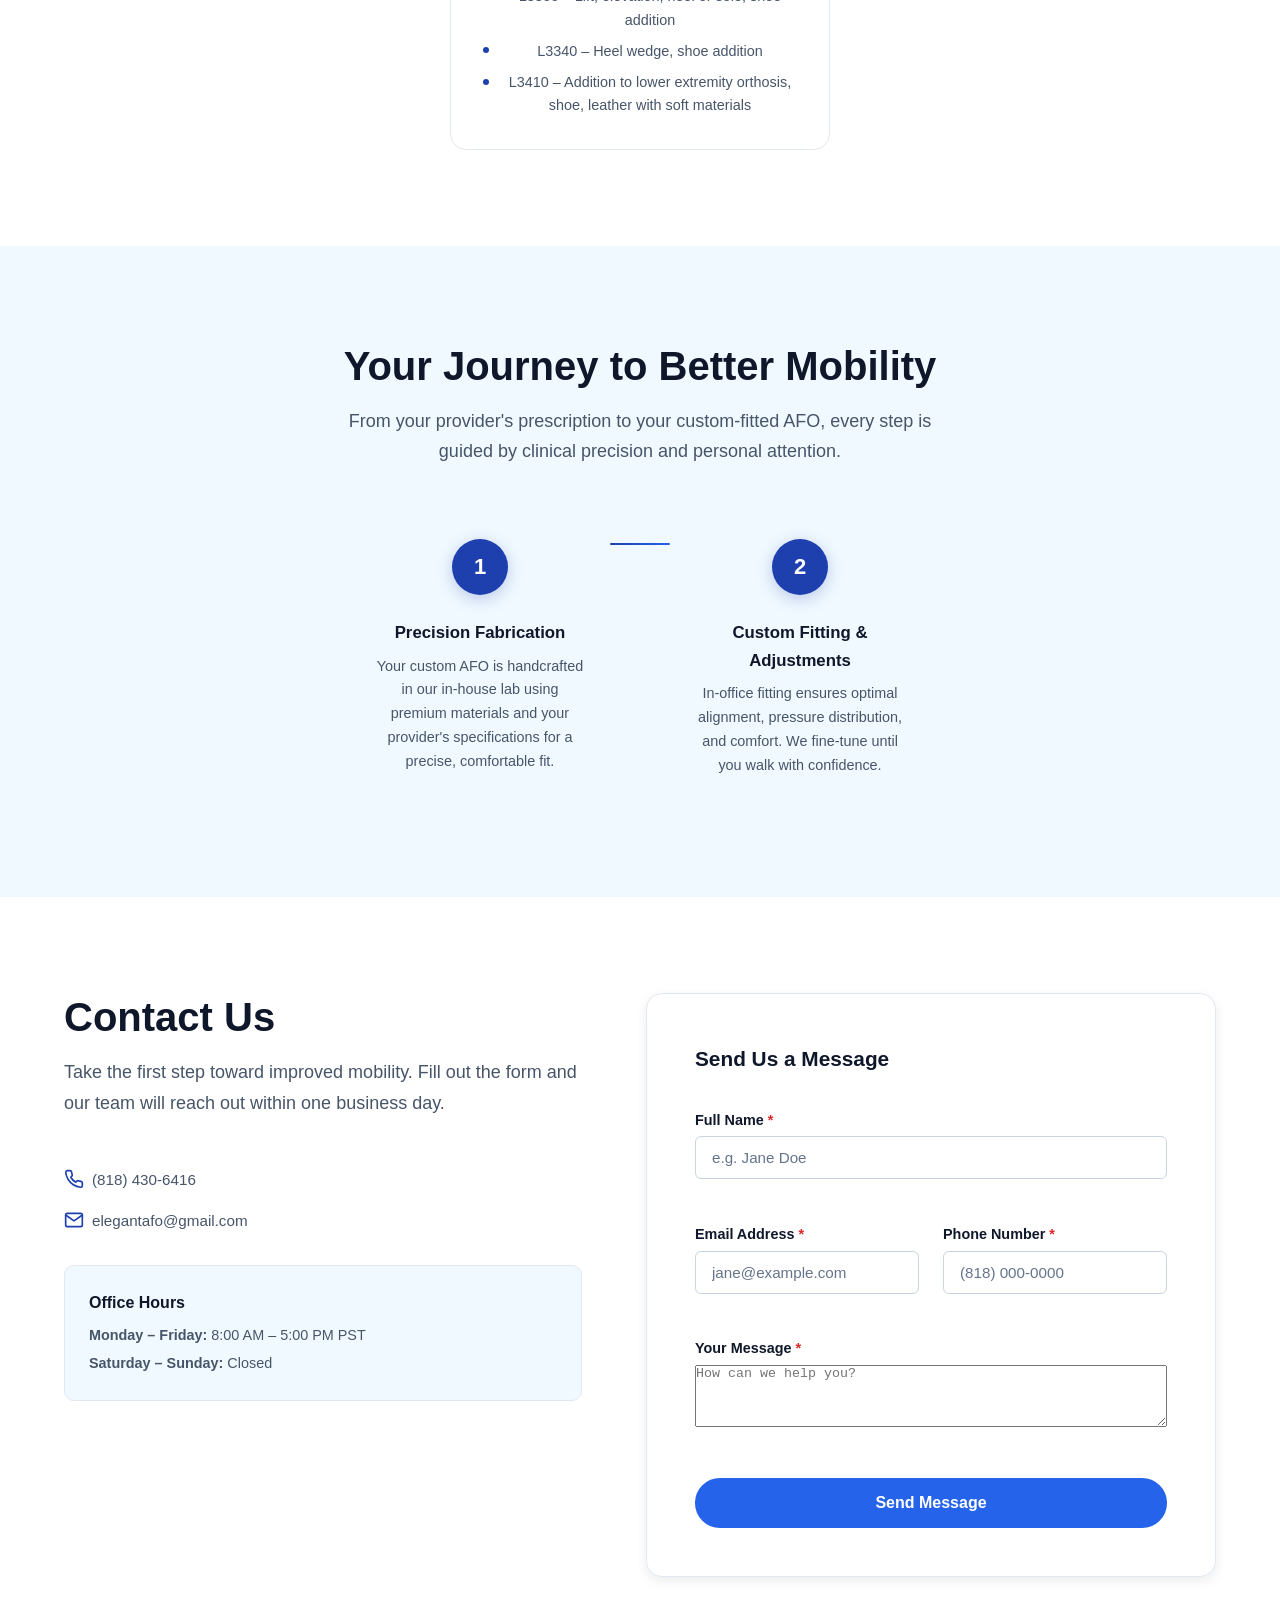
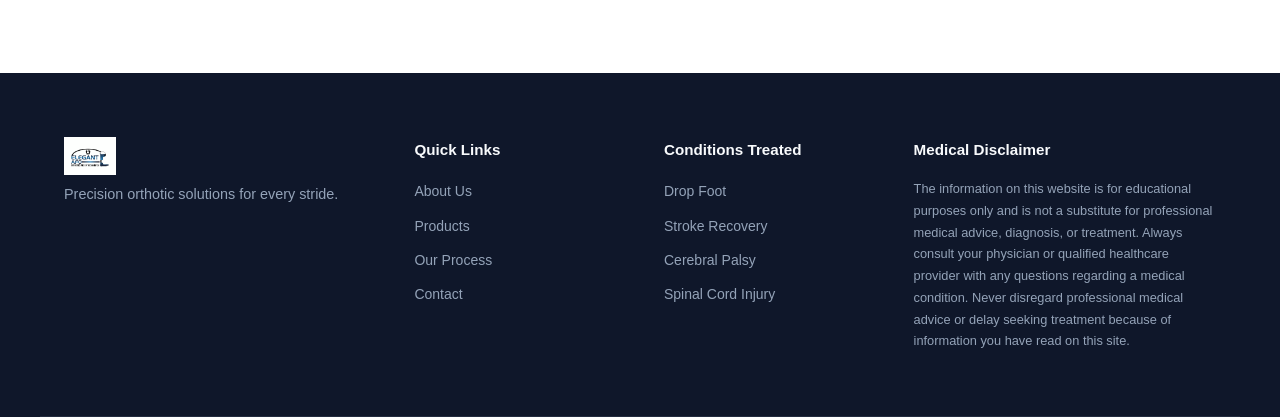
==== commit c8b7e4f2: "Remove street address from contact section" ====
--- a/index.html
+++ b/index.html
@@ -777,10 +777,7 @@
                 <svg xmlns="http://www.w3.org/2000/svg" width="20" height="20" viewBox="0 0 24 24" fill="none" stroke="currentColor" stroke-width="2" stroke-linecap="round" stroke-linejoin="round" aria-hidden="true"><path d="M4 4h16c1.1 0 2 .9 2 2v12c0 1.1-.9 2-2 2H4c-1.1 0-2-.9-2-2V6c0-1.1.9-2 2-2z"></path><polyline points="22,6 12,13 2,6"></polyline></svg>
                 <span>elegantafo@gmail.com</span>
               </div>
-              <div class="contact-detail-item">
-                <svg xmlns="http://www.w3.org/2000/svg" width="20" height="20" viewBox="0 0 24 24" fill="none" stroke="currentColor" stroke-width="2" stroke-linecap="round" stroke-linejoin="round" aria-hidden="true"><path d="M21 10c0 7-9 13-9 13s-9-6-9-13a9 9 0 0 1 18 0z"></path><circle cx="12" cy="10" r="3"></circle></svg>
-                <span>22250 Strathern St. Los Angeles, CA 91304</span>
-              </div>
+
             </div>
             <div class="office-hours">
               <h3>Office Hours</h3>
--- a/style.css
+++ b/style.css
@@ -1,5 +1,5 @@
 /* ============================================================
-   ELEGANT AFO ORTHOTICS - MASTER STYLESHEET
+   ElegantAFO ORTHOTICS - MASTER STYLESHEET
    ============================================================ */
 
 /* ---------- CSS CUSTOM PROPERTIES (Light Mode Default) ---------- */
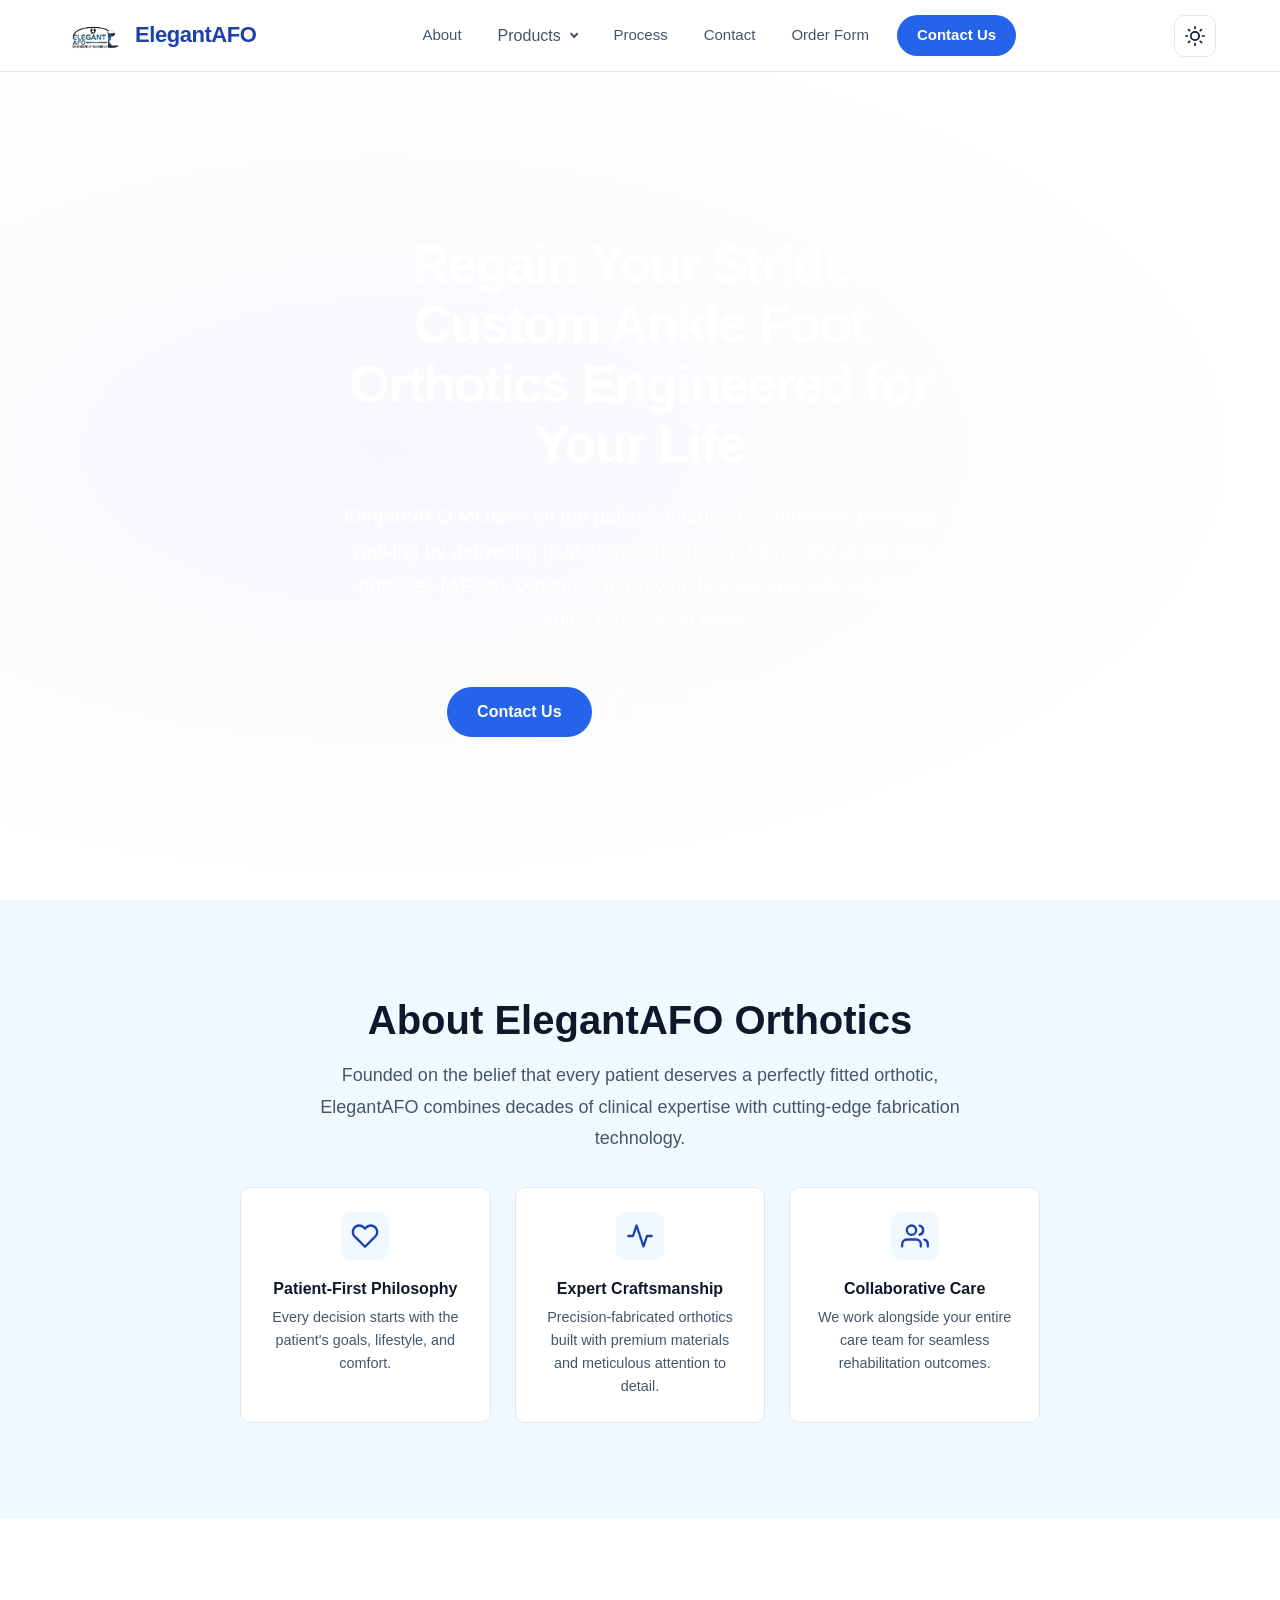
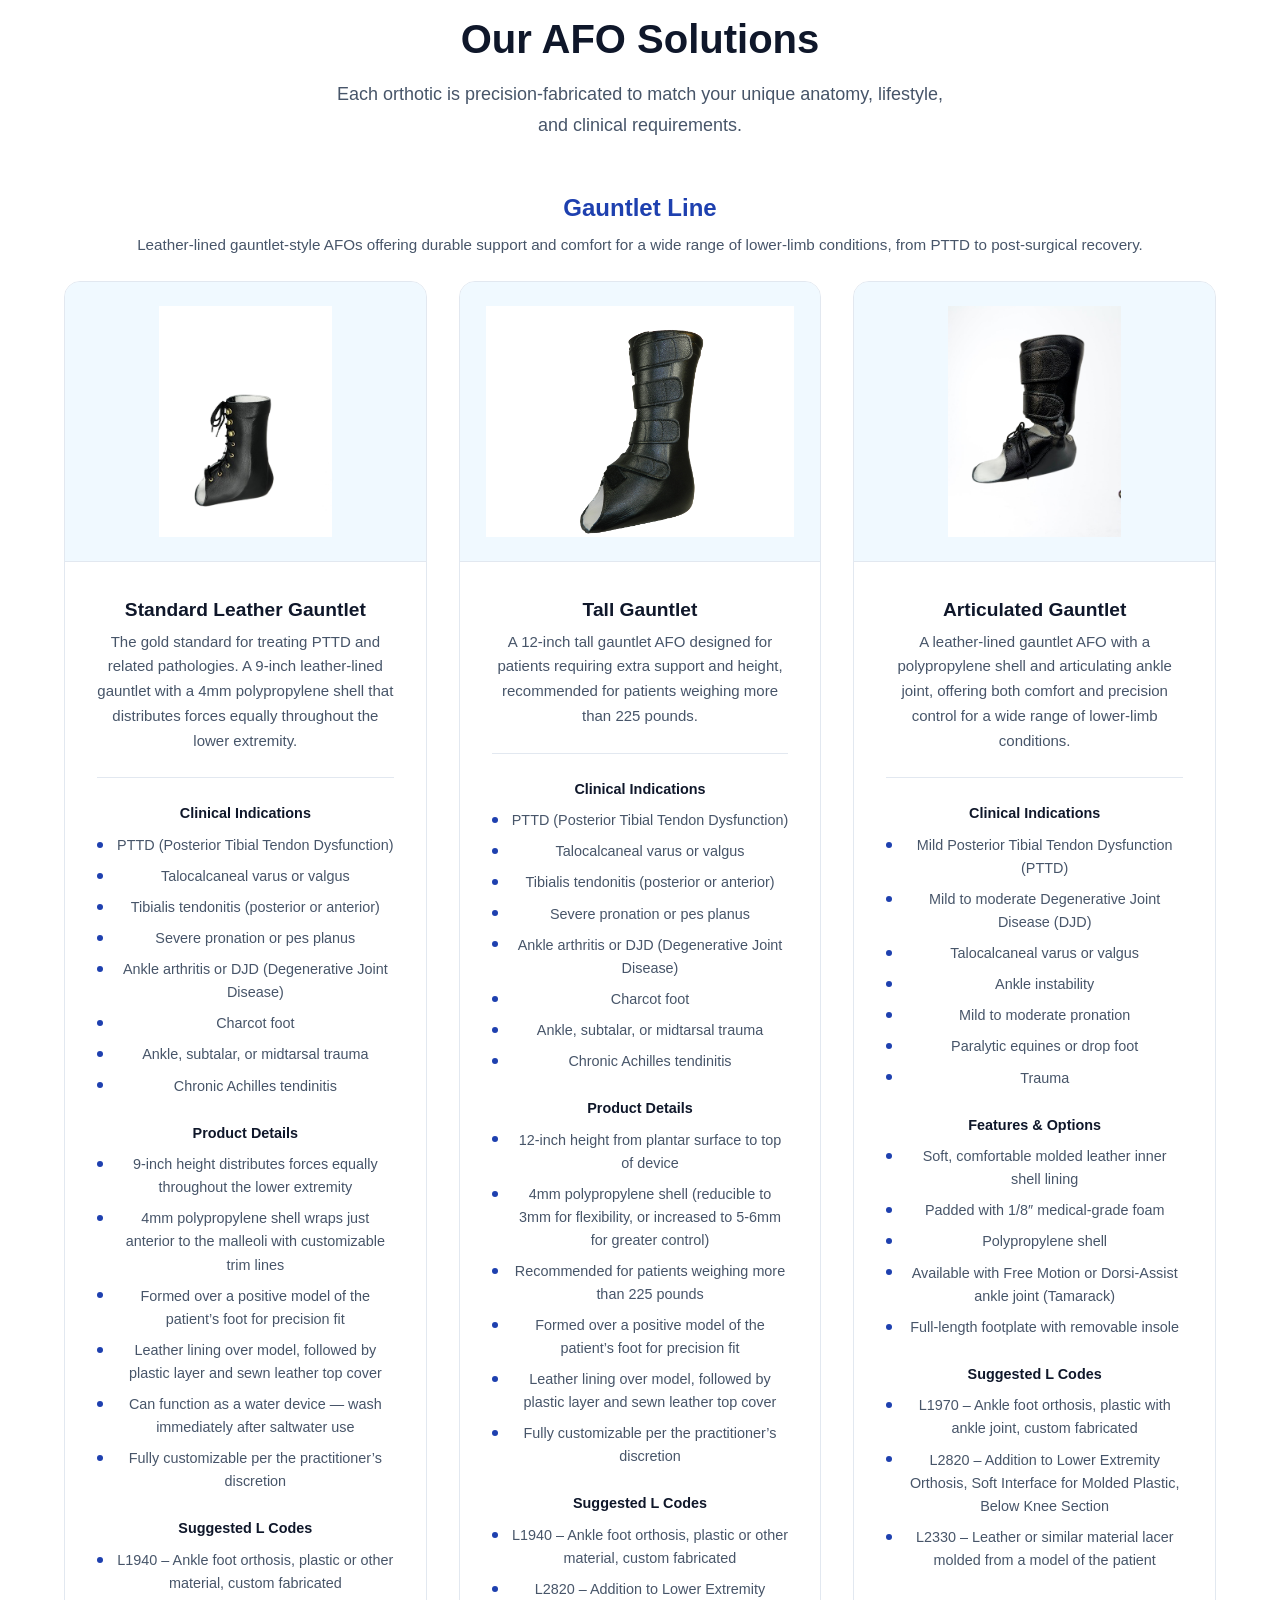
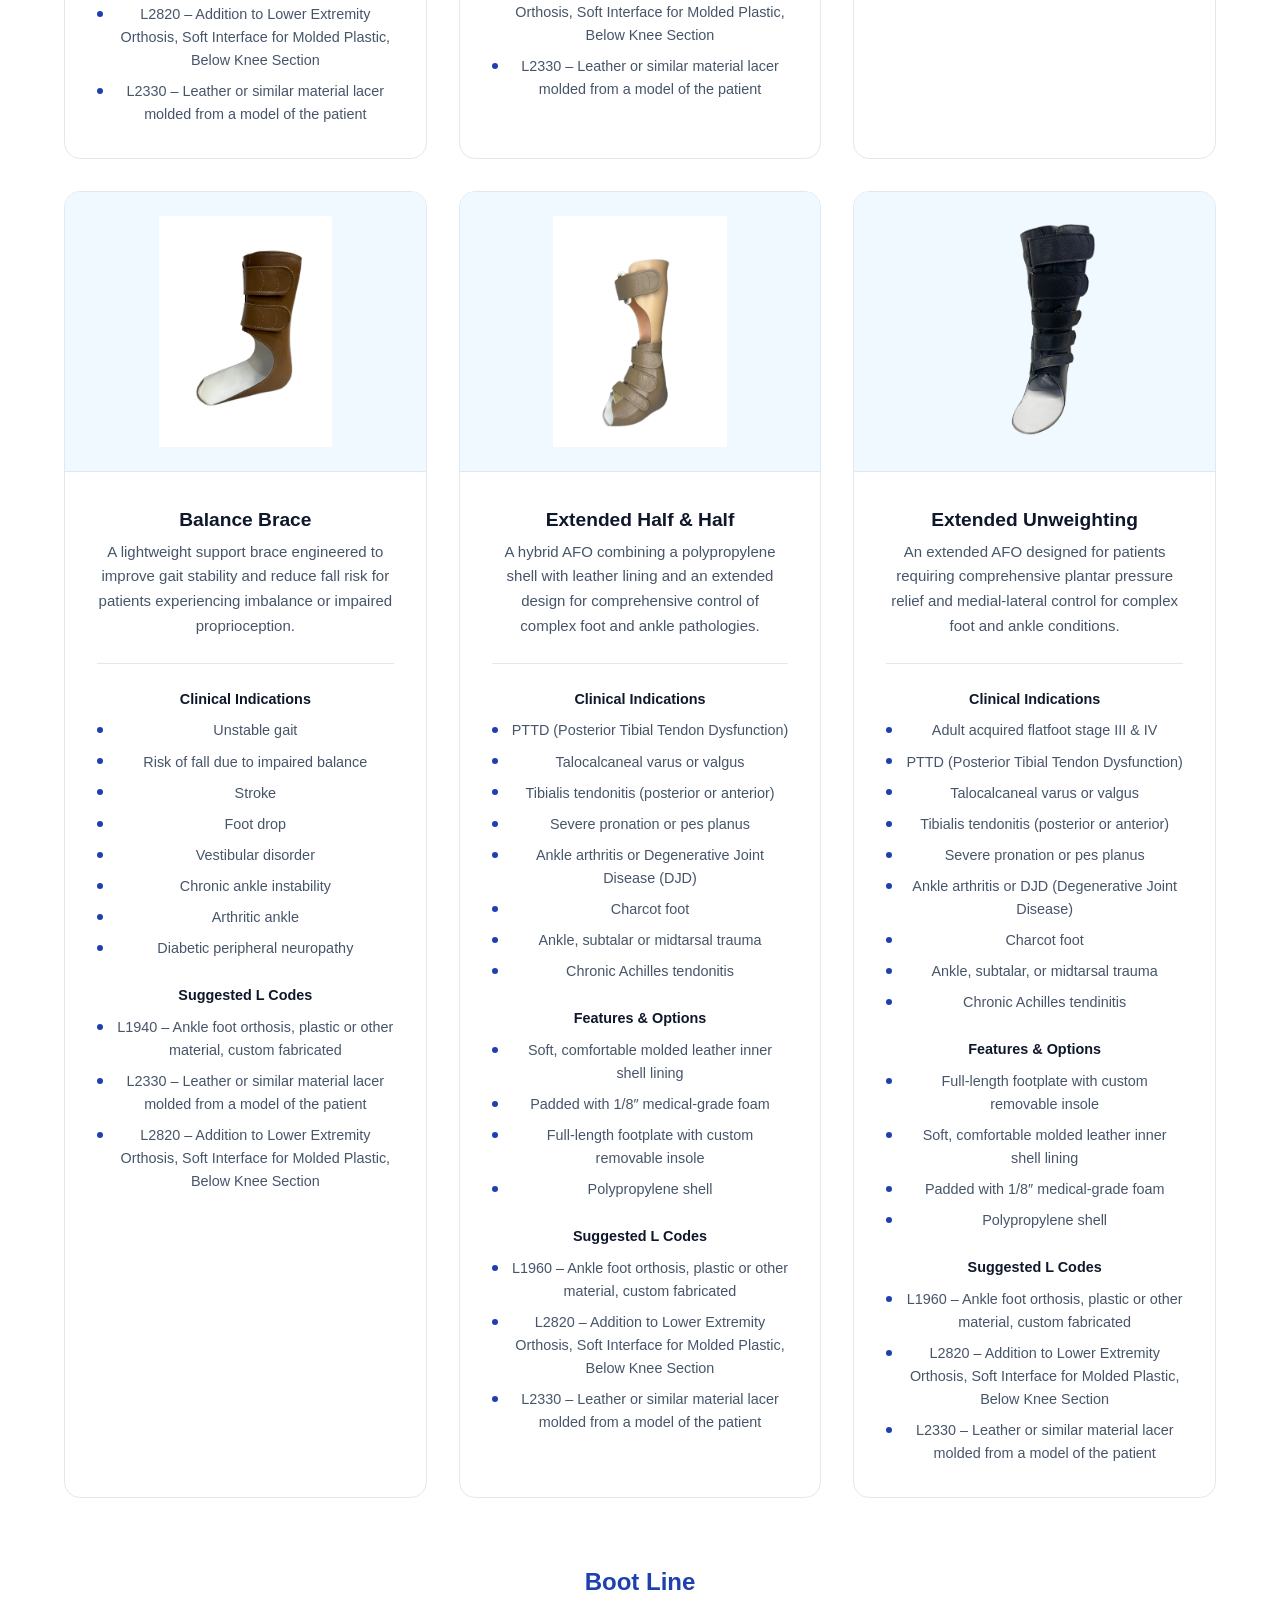
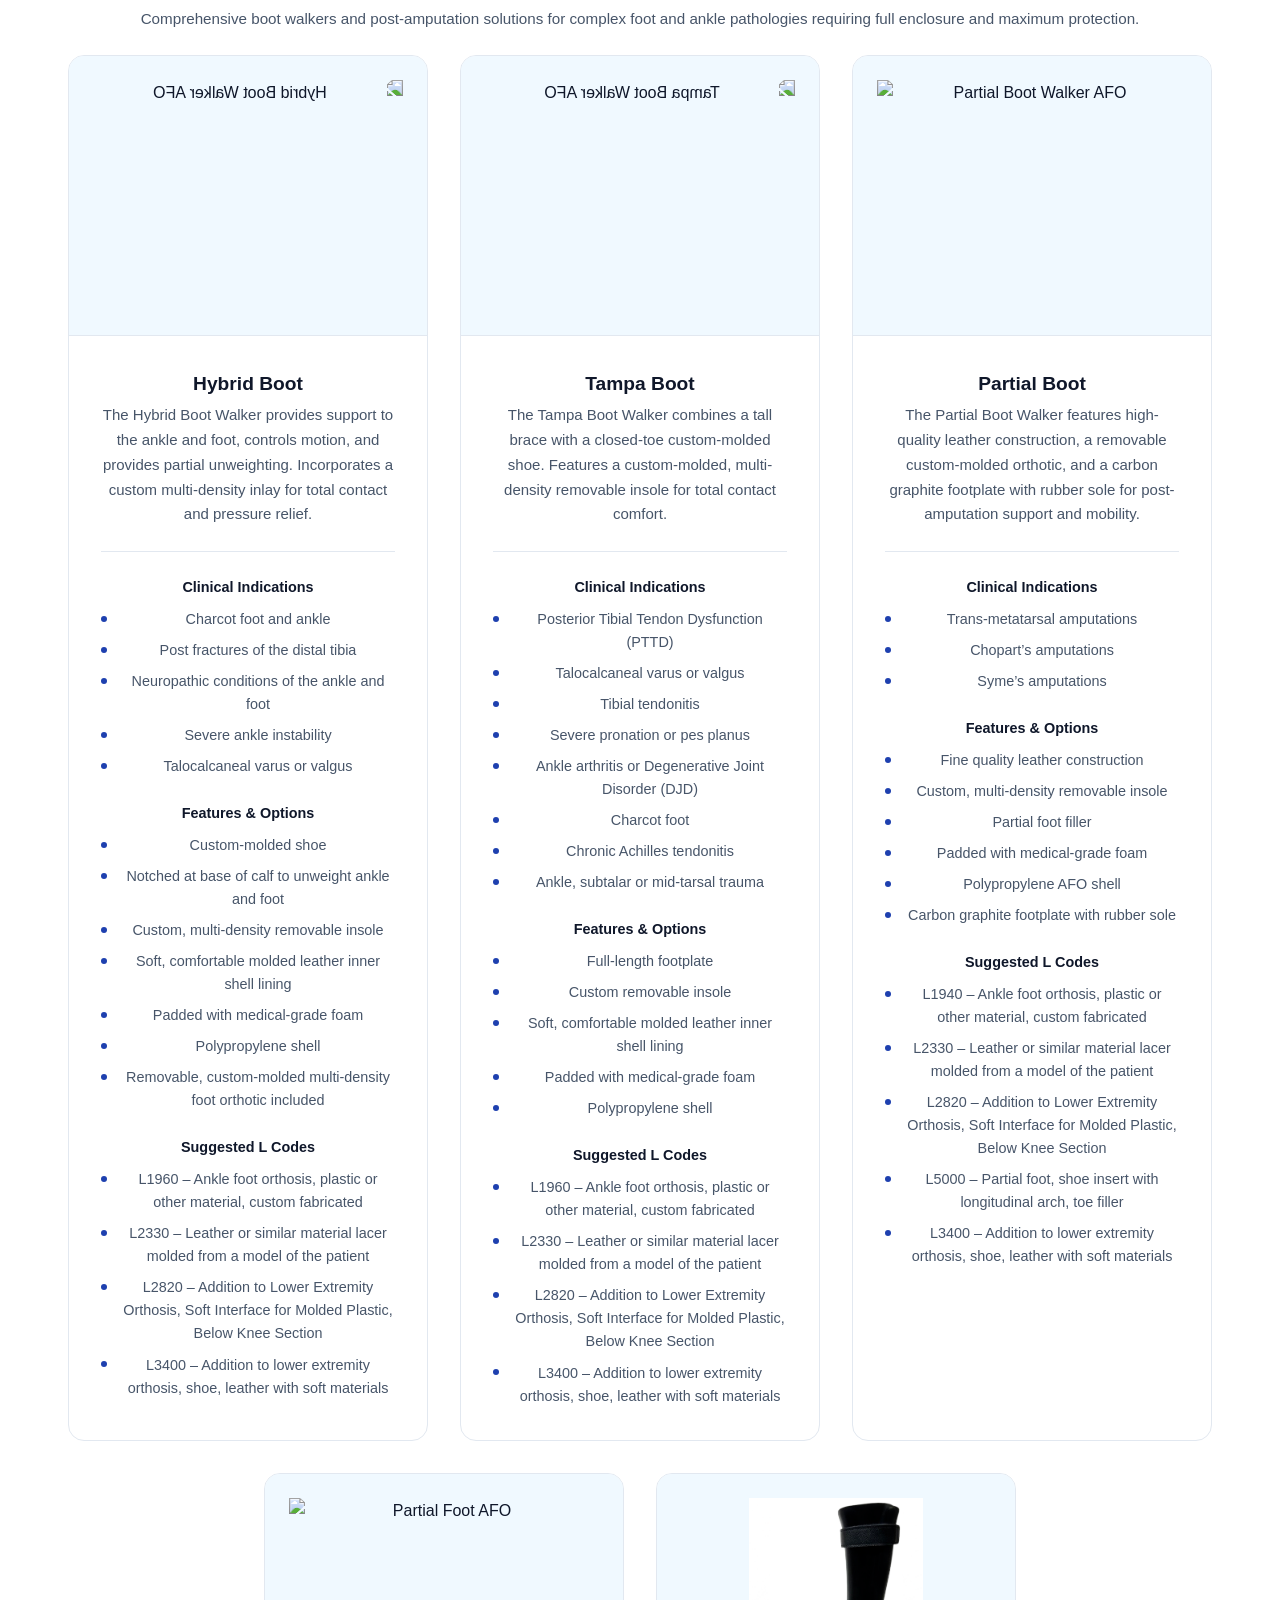
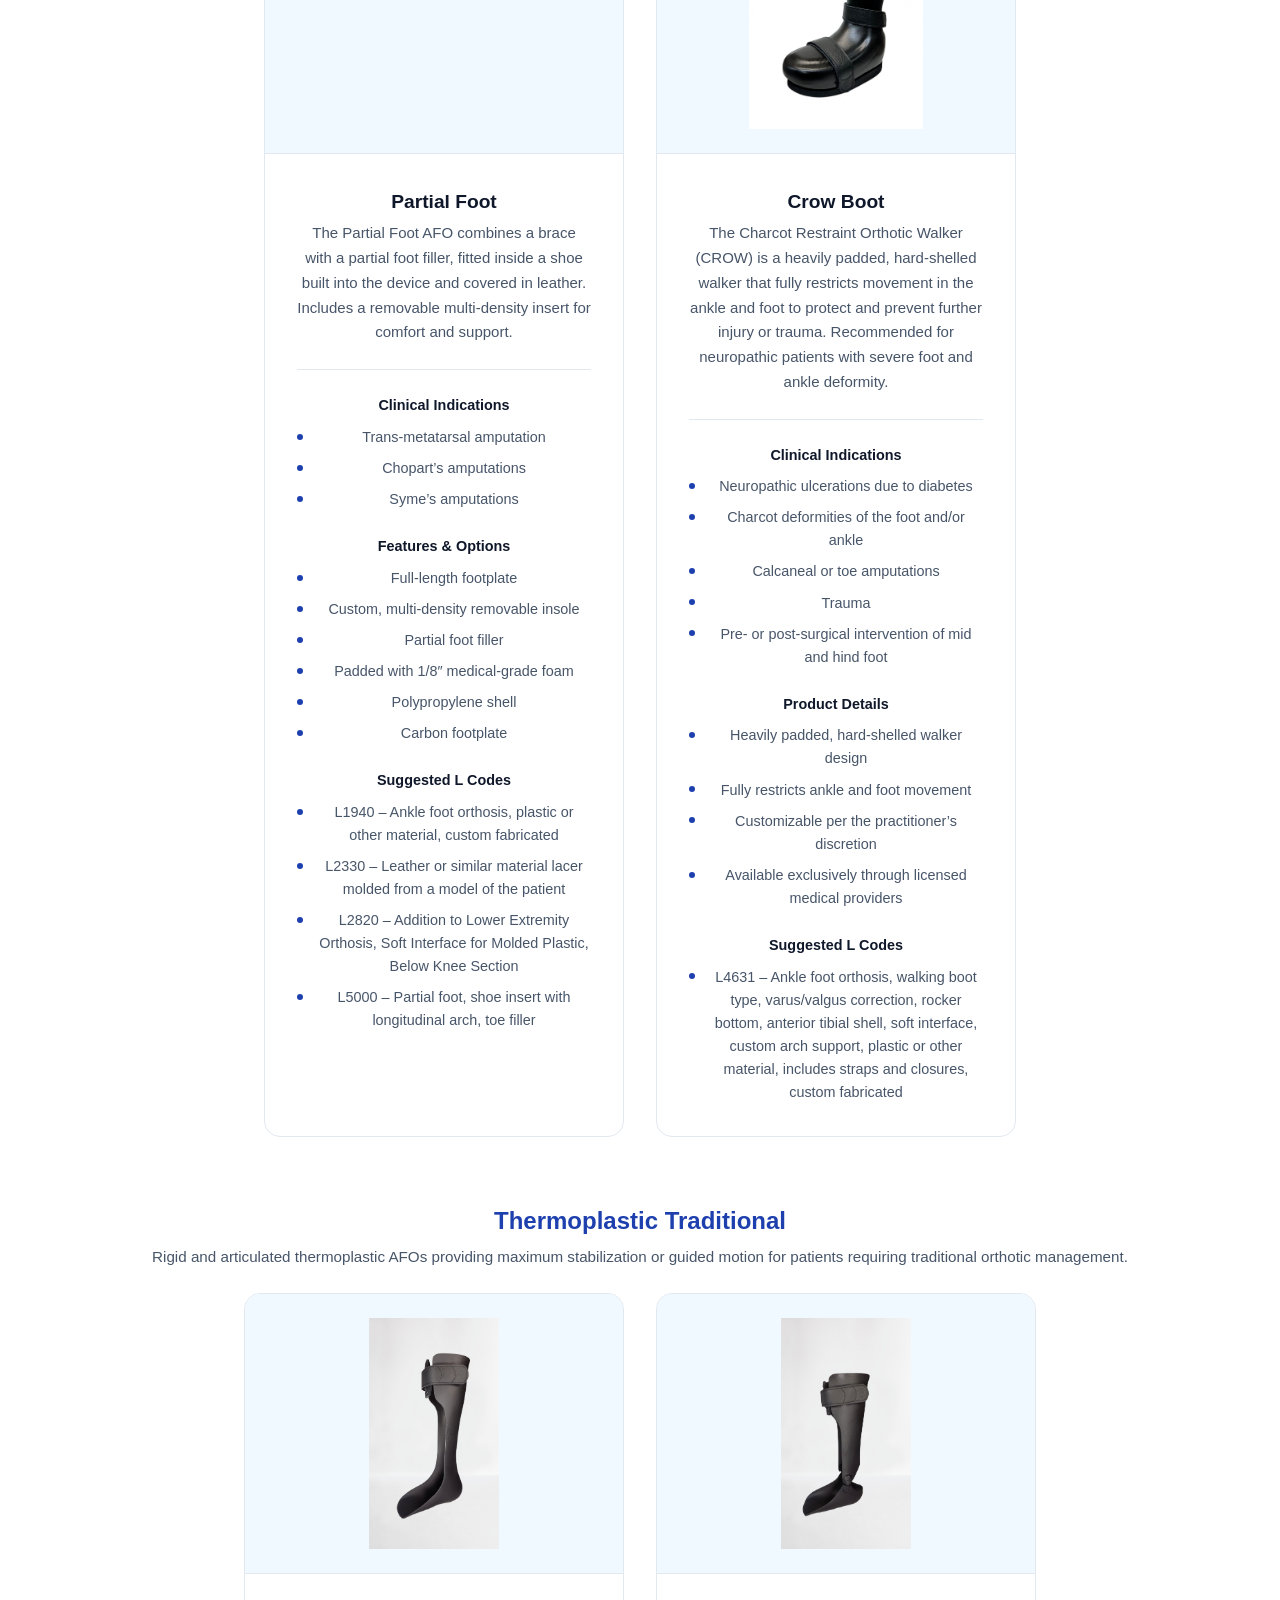
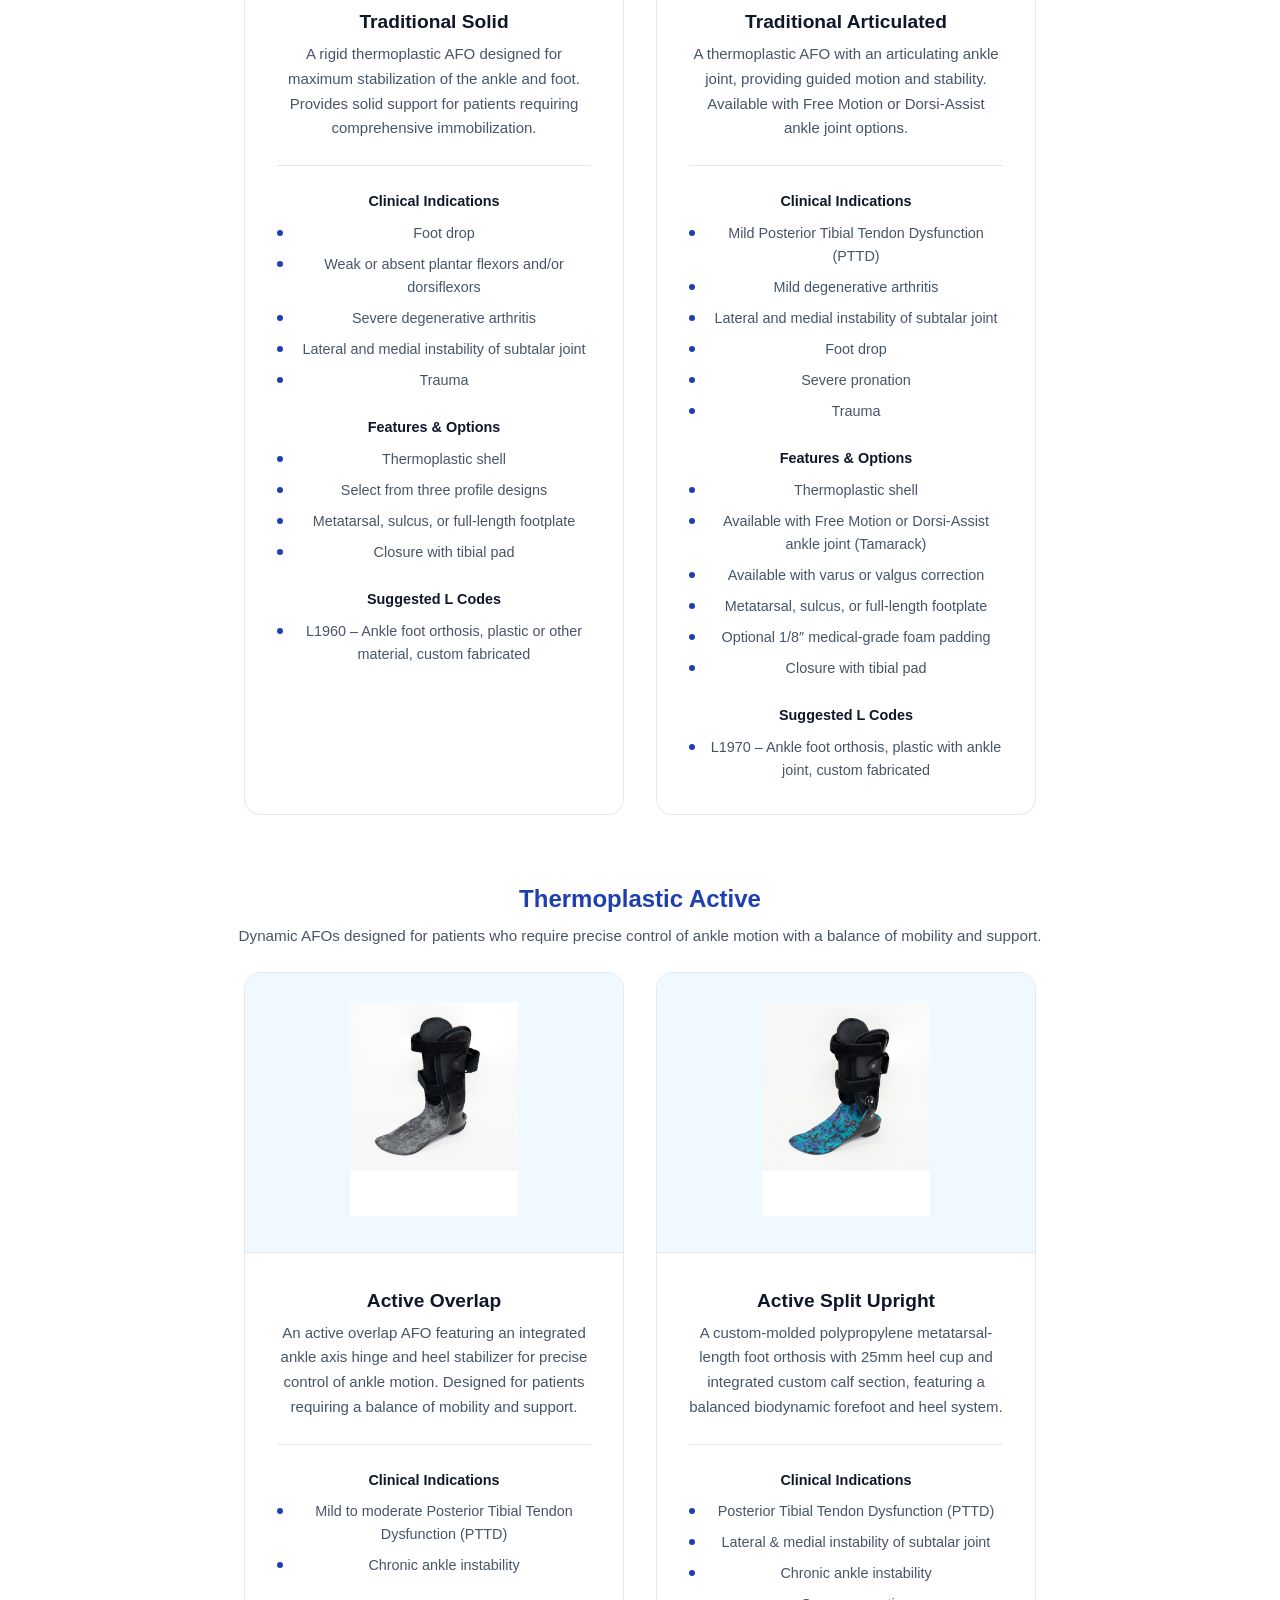
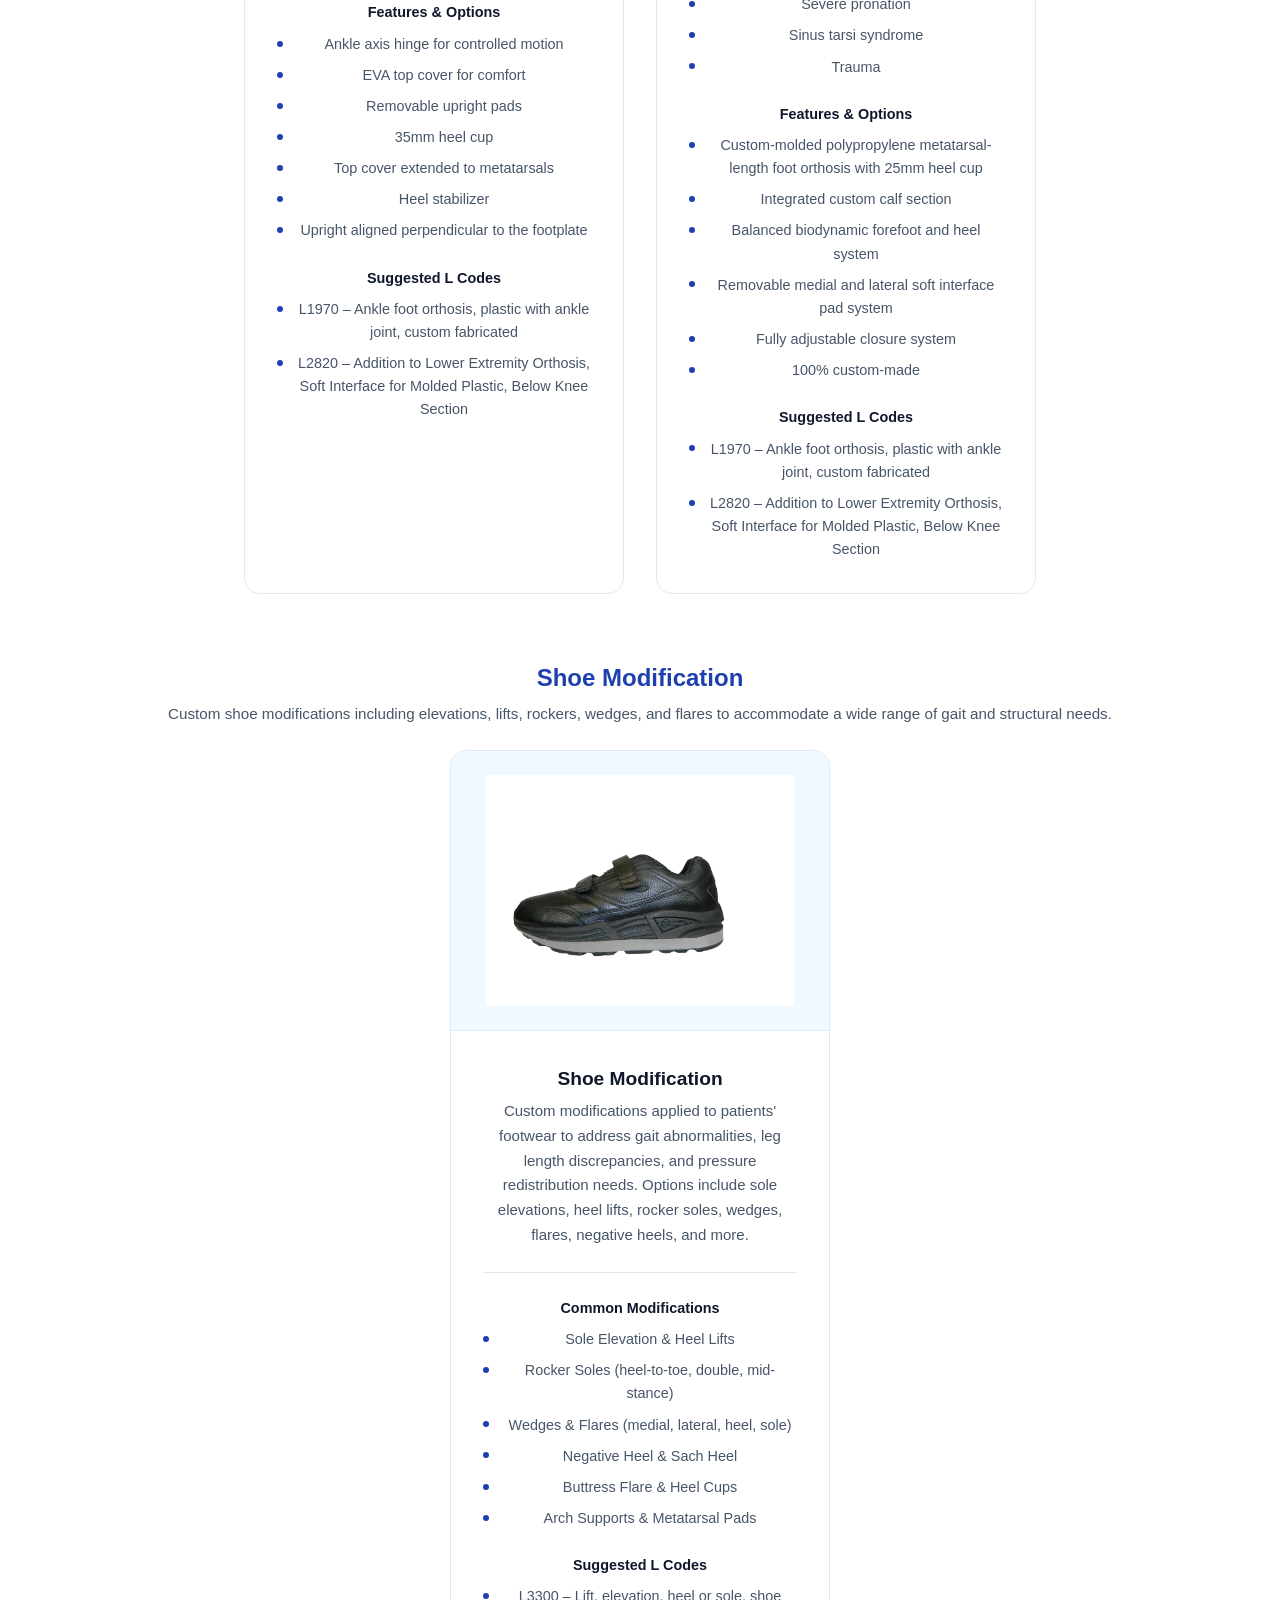
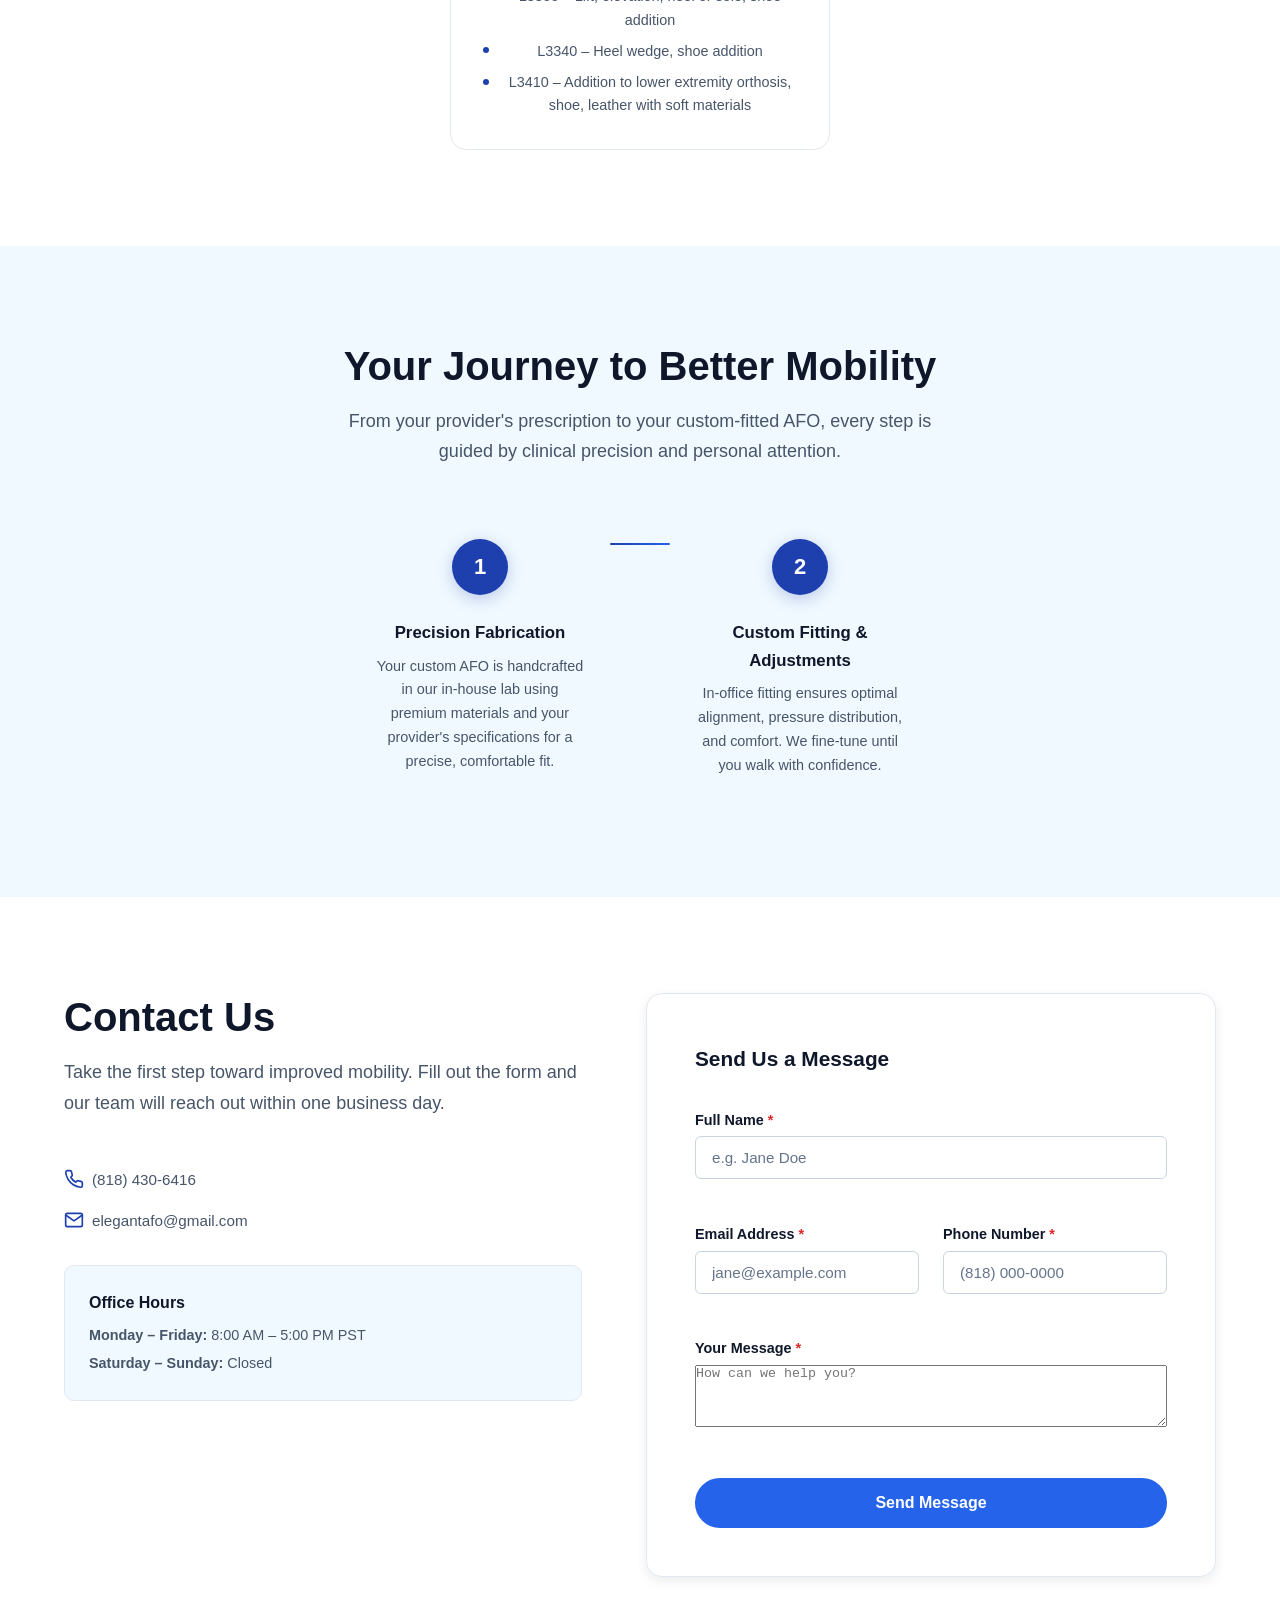
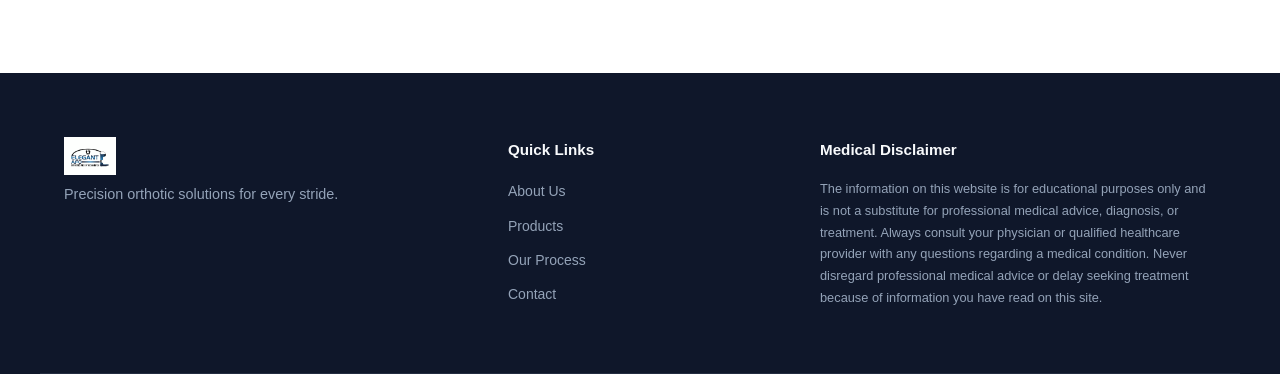
==== commit a4c05a6f: "Remove Conditions Treated section from footer, rebalance grid to 3 columns" ====
--- a/index.html
+++ b/index.html
@@ -846,15 +846,7 @@
           <li><a href="#contact">Contact</a></li>
         </ul>
       </div>
-      <div class="footer-links">
-        <h4>Conditions Treated</h4>
-        <ul>
-          <li><a href="#sub-gauntlet">Drop Foot</a></li>
-          <li><a href="#sub-gauntlet">Stroke Recovery</a></li>
-          <li><a href="#sub-gauntlet">Cerebral Palsy</a></li>
-          <li><a href="#sub-gauntlet">Spinal Cord Injury</a></li>
-        </ul>
-      </div>
+
       <div class="footer-disclaimer">
         <h4>Medical Disclaimer</h4>
         <p>The information on this website is for educational purposes only and is not a substitute for professional medical advice, diagnosis, or treatment. Always consult your physician or qualified healthcare provider with any questions regarding a medical condition. Never disregard professional medical advice or delay seeking treatment because of information you have read on this site.</p>
--- a/style.css
+++ b/style.css
@@ -506,12 +506,16 @@
   align-items: center;
   min-height: 100vh;
   padding-top: var(--nav-height);
-  background: linear-gradient(135deg, var(--bg-body) 0%, var(--light-blue) 50%, var(--bg-body) 100%);
+  background:
+    url('https://images.unsplash.com/photo-1542202229-7d93c33f5d07?auto=format&fit=crop&w=1920&q=80');
+  background-size: cover;
+  background-position: center;
   overflow: hidden;
 }
 
 [data-theme="dark"] .hero {
-  background: linear-gradient(135deg, var(--bg-body) 0%, var(--bg-section-alt) 50%, var(--bg-body) 100%);
+  background-size: cover;
+  background-position: center;
 }
 
 .hero-overlay {
@@ -539,14 +543,14 @@
   font-size: clamp(2rem, 5vw, 3.25rem);
   font-weight: 800;
   line-height: 1.15;
-  color: var(--text-primary);
+  color: #FFFFFF;
   margin-bottom: var(--space-lg);
   letter-spacing: -0.025em;
 }
 
 .hero-subtitle {
   font-size: clamp(1.05rem, 2.2vw, 1.25rem);
-  color: var(--text-secondary);
+  color: rgba(255, 255, 255, 0.9);
   line-height: 1.75;
   margin-bottom: var(--space-2xl);
   max-width: 600px;
@@ -558,6 +562,18 @@
   flex-wrap: wrap;
   gap: var(--space-md);
   justify-content: center;
+}
+
+.hero .btn-secondary {
+  color: #FFFFFF;
+  border-color: rgba(255, 255, 255, 0.5);
+}
+
+.hero .btn-secondary:hover,
+.hero .btn-secondary:focus-visible {
+  border-color: #FFFFFF;
+  color: #FFFFFF;
+  background-color: rgba(255, 255, 255, 0.1);
 }
 
 .hero-image-area {
@@ -1158,7 +1174,7 @@
 
 .footer-grid {
   display: grid;
-  grid-template-columns: 1.5fr 1fr 1fr 1.5fr;
+  grid-template-columns: 1.5fr 1fr 1.5fr;
   gap: var(--space-2xl);
   padding-bottom: var(--space-3xl);
   border-bottom: 1px solid rgba(148, 163, 184, 0.15);
